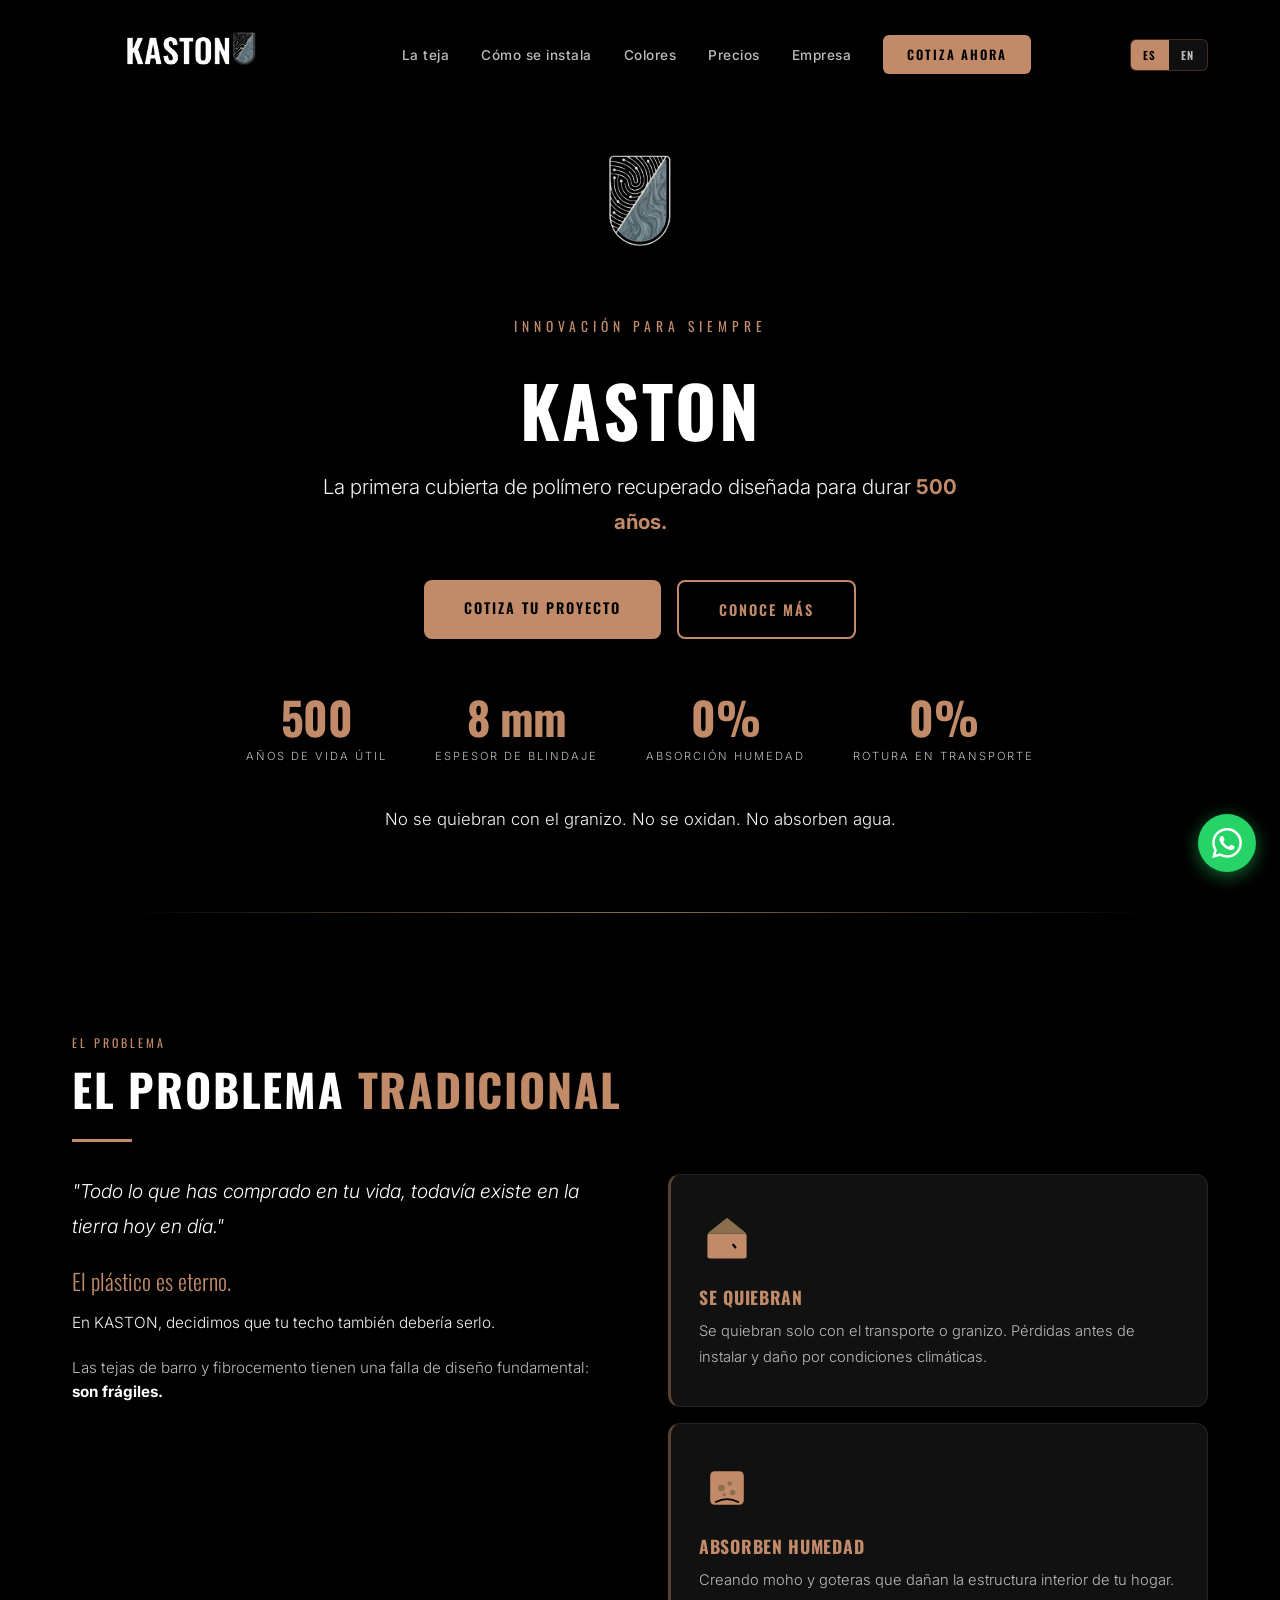
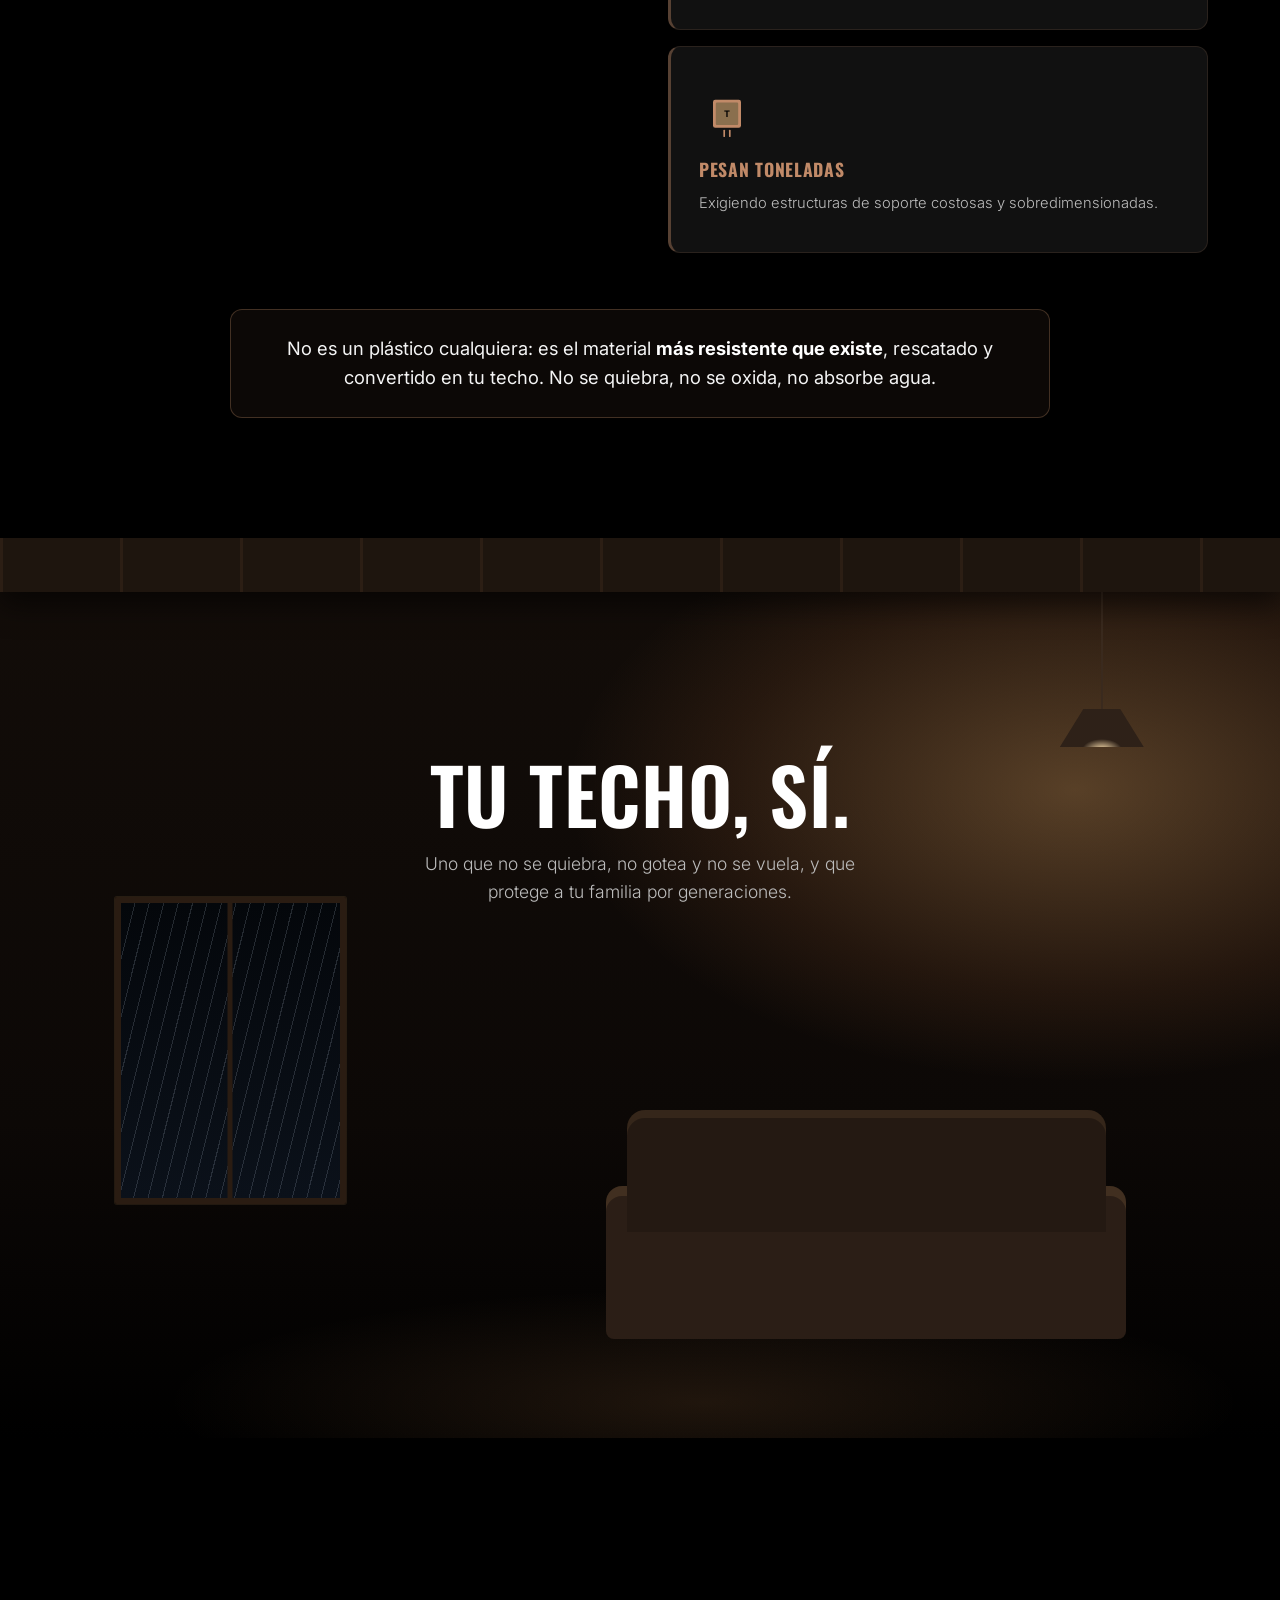
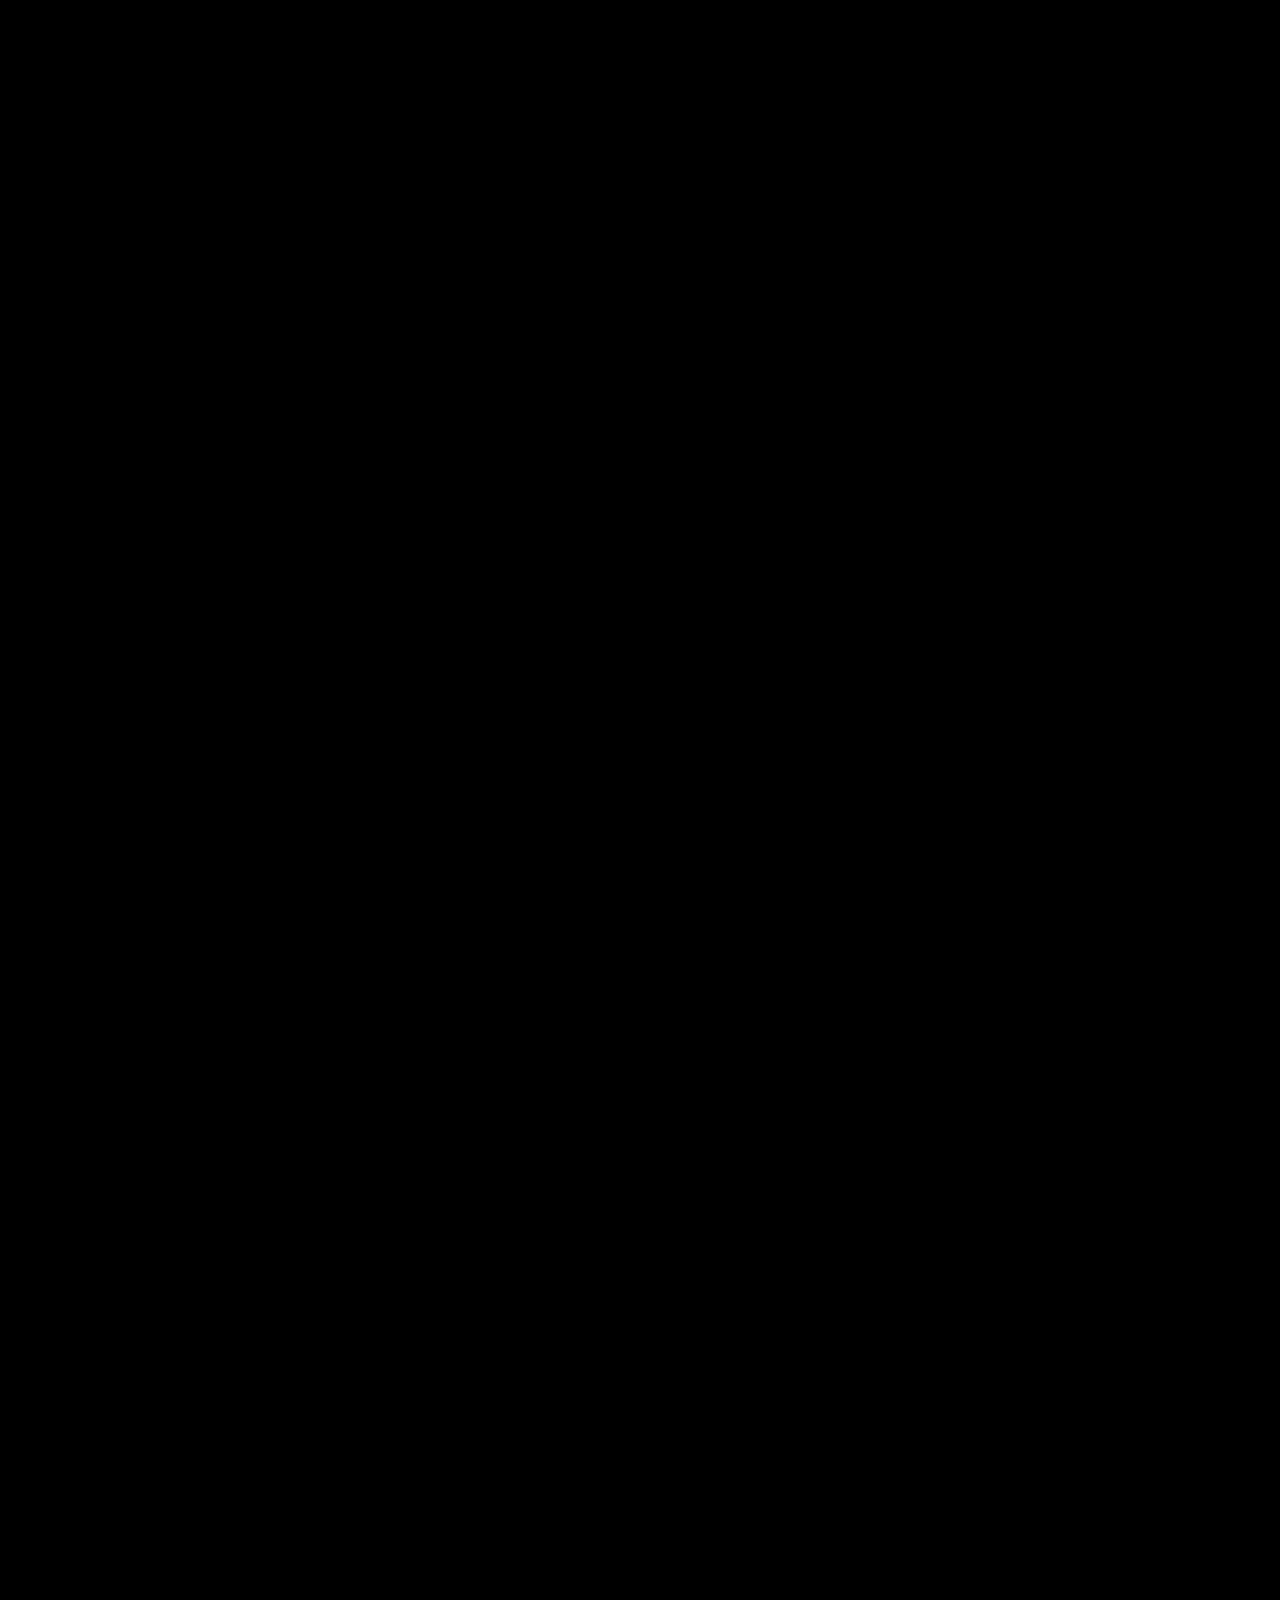
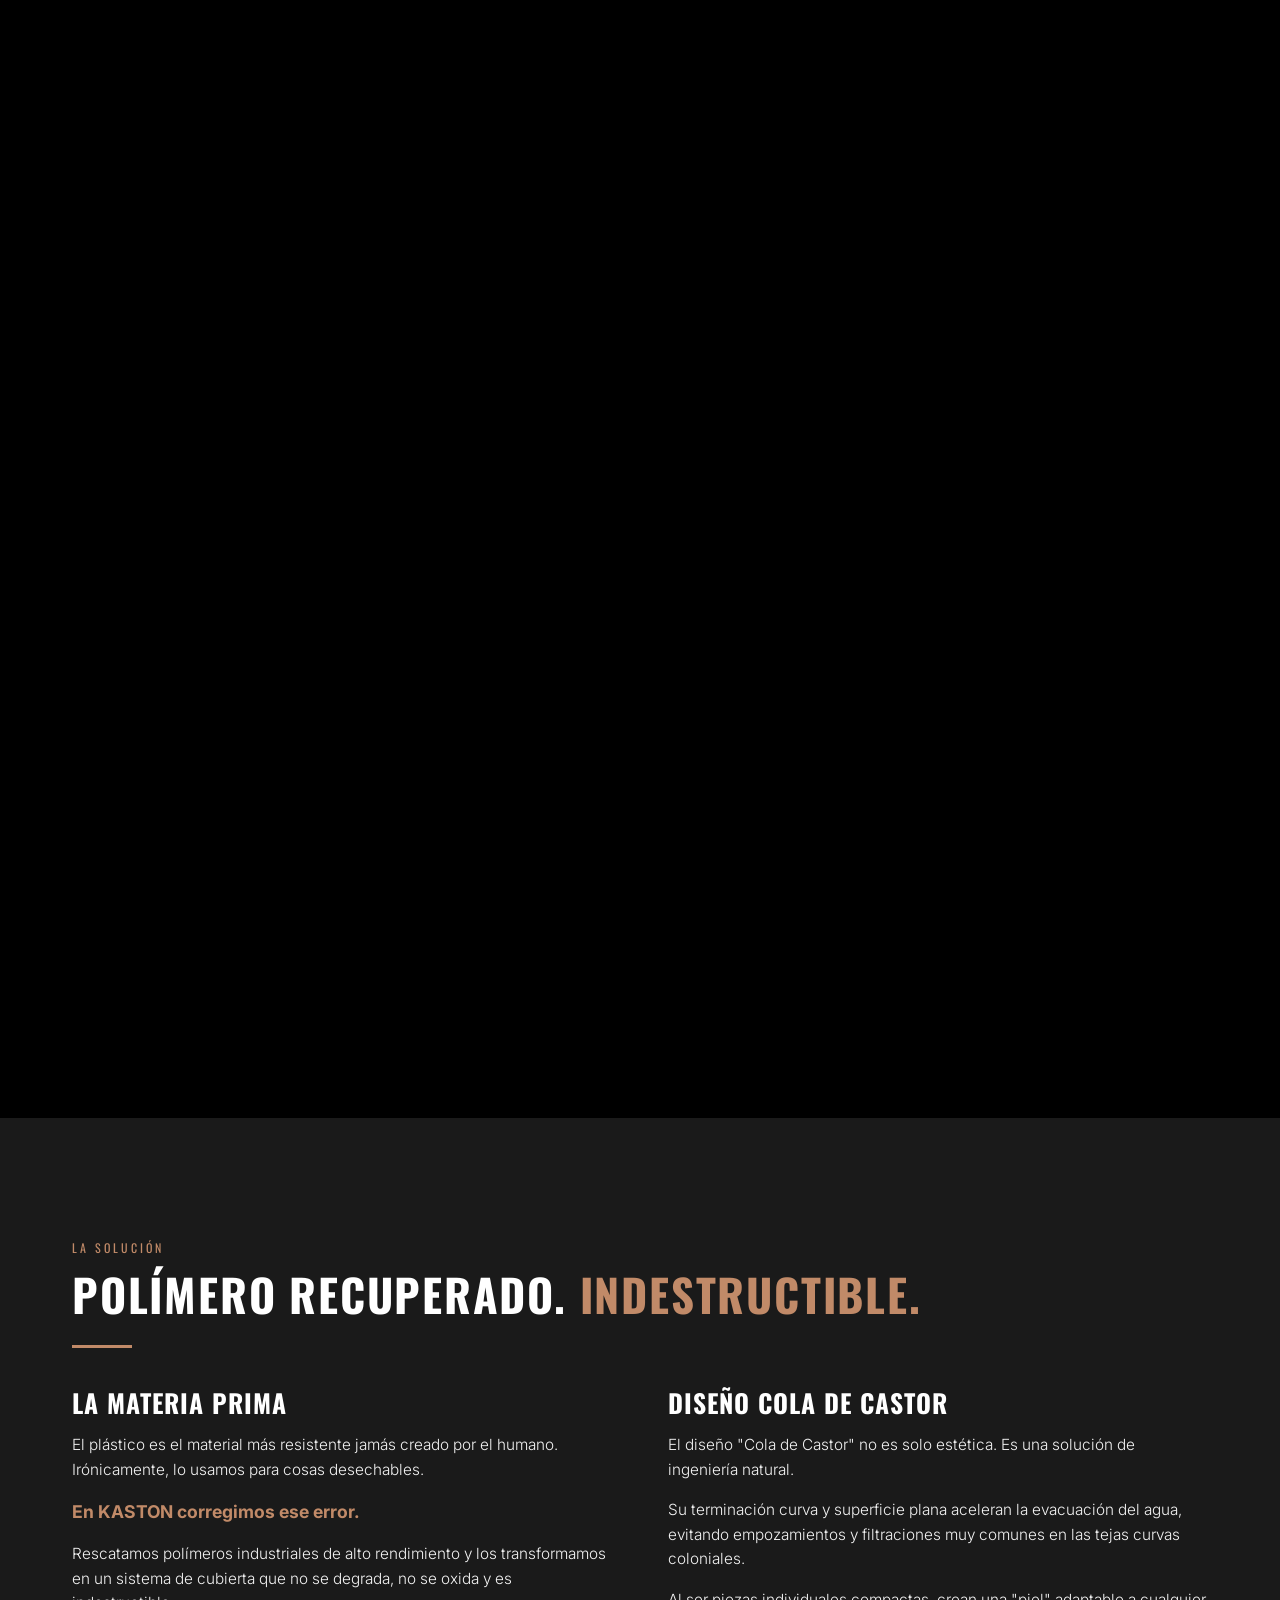
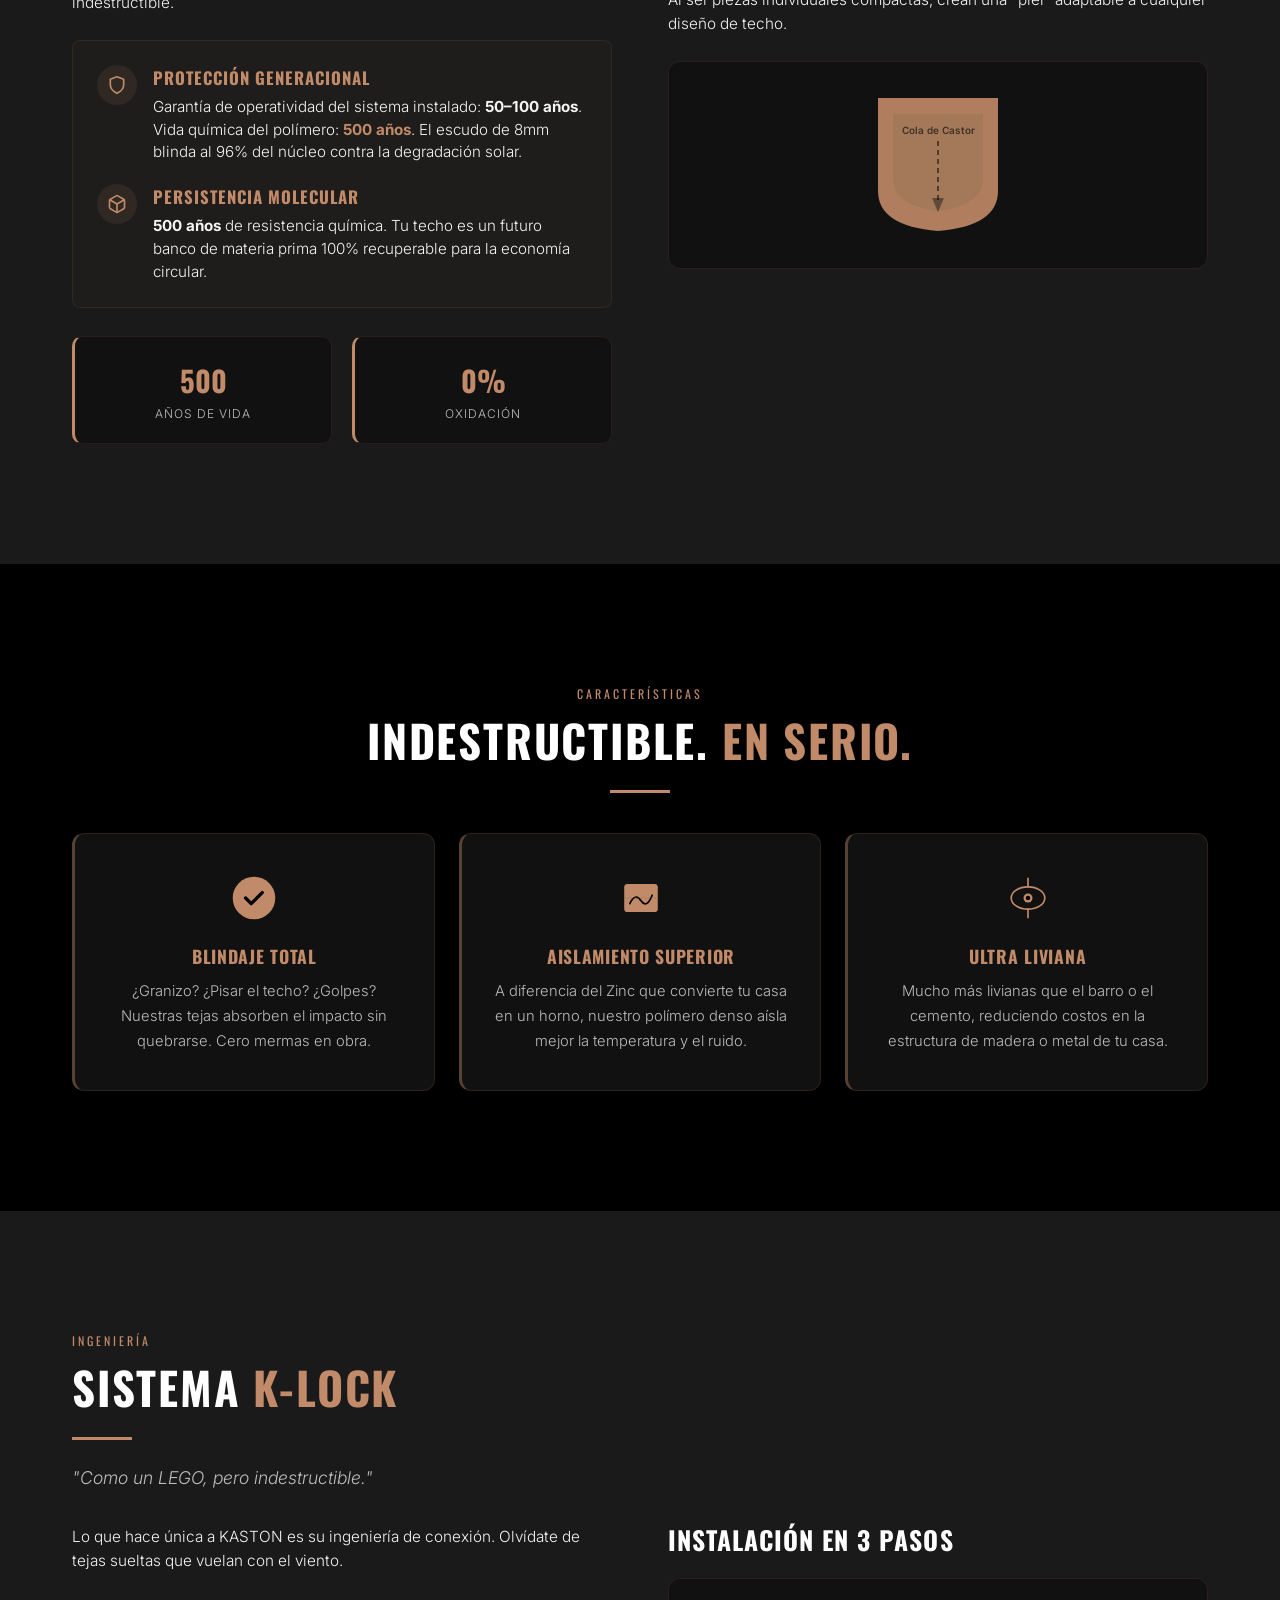
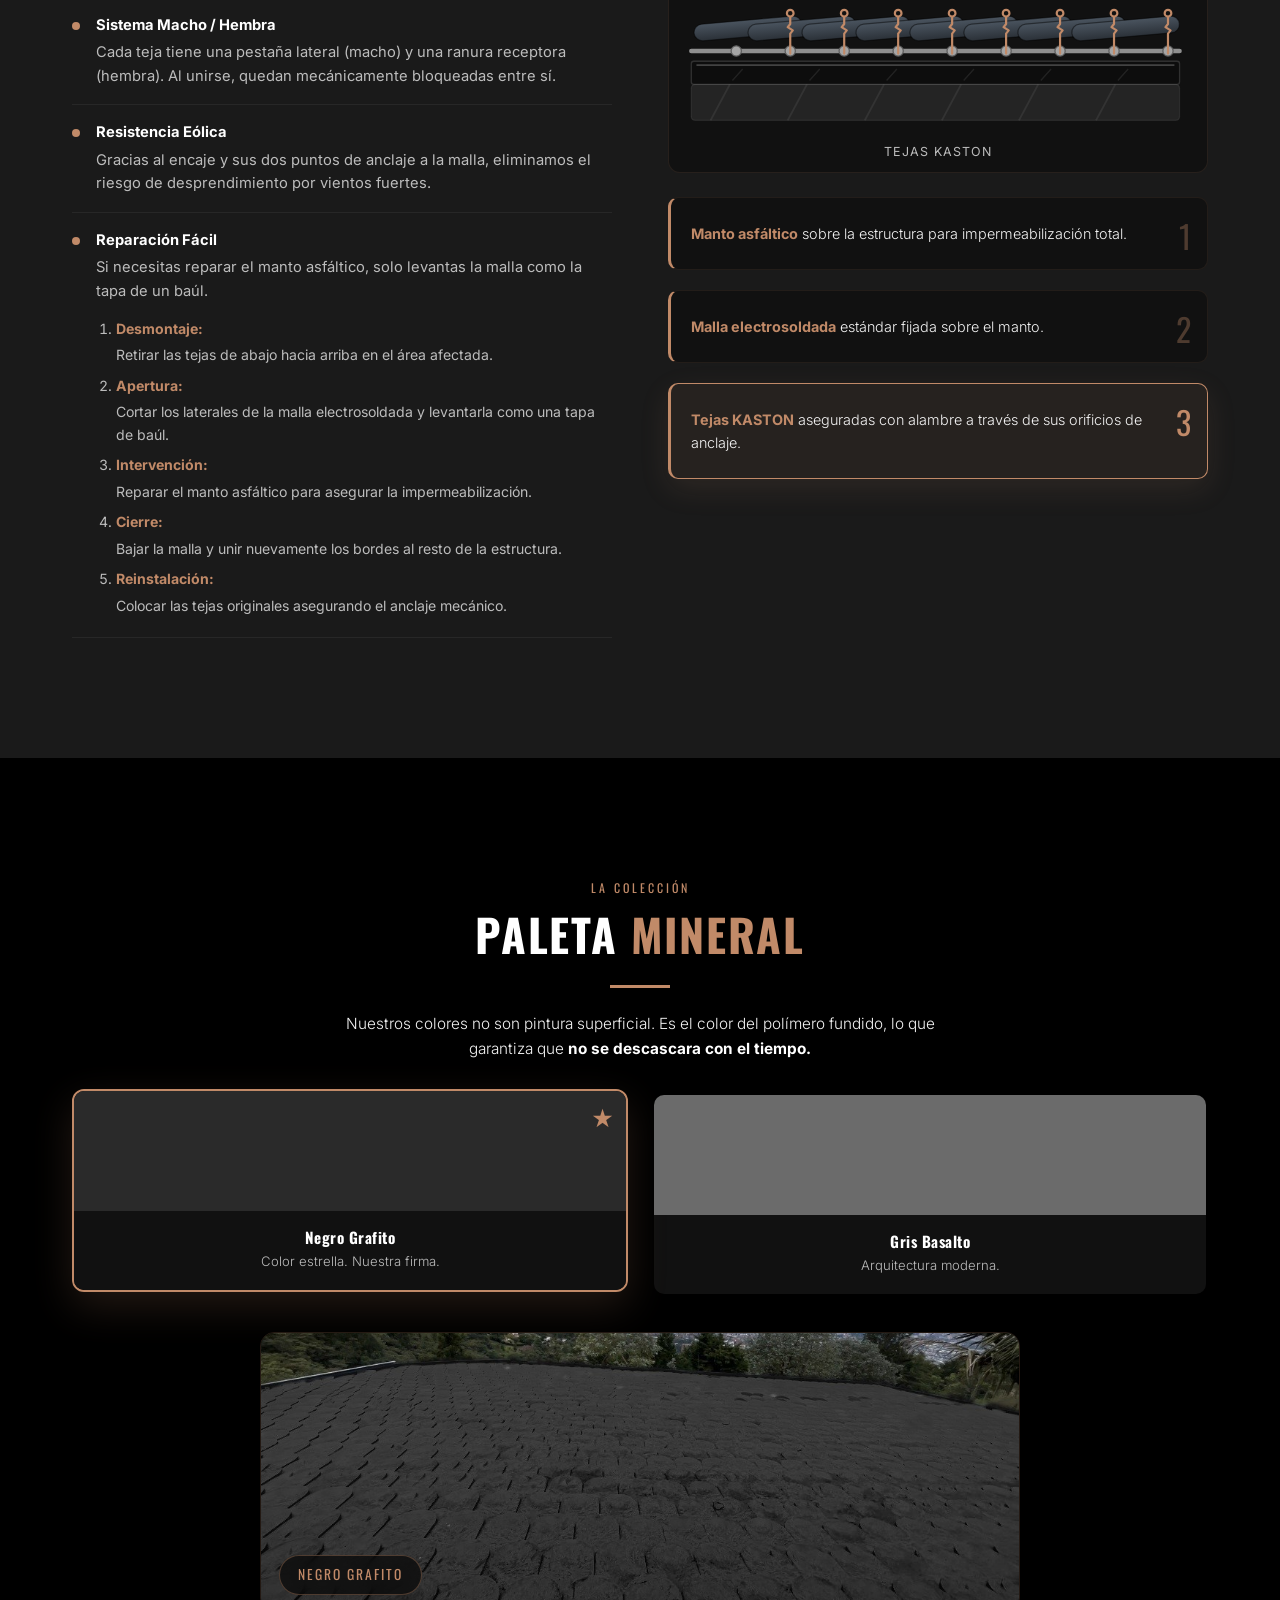
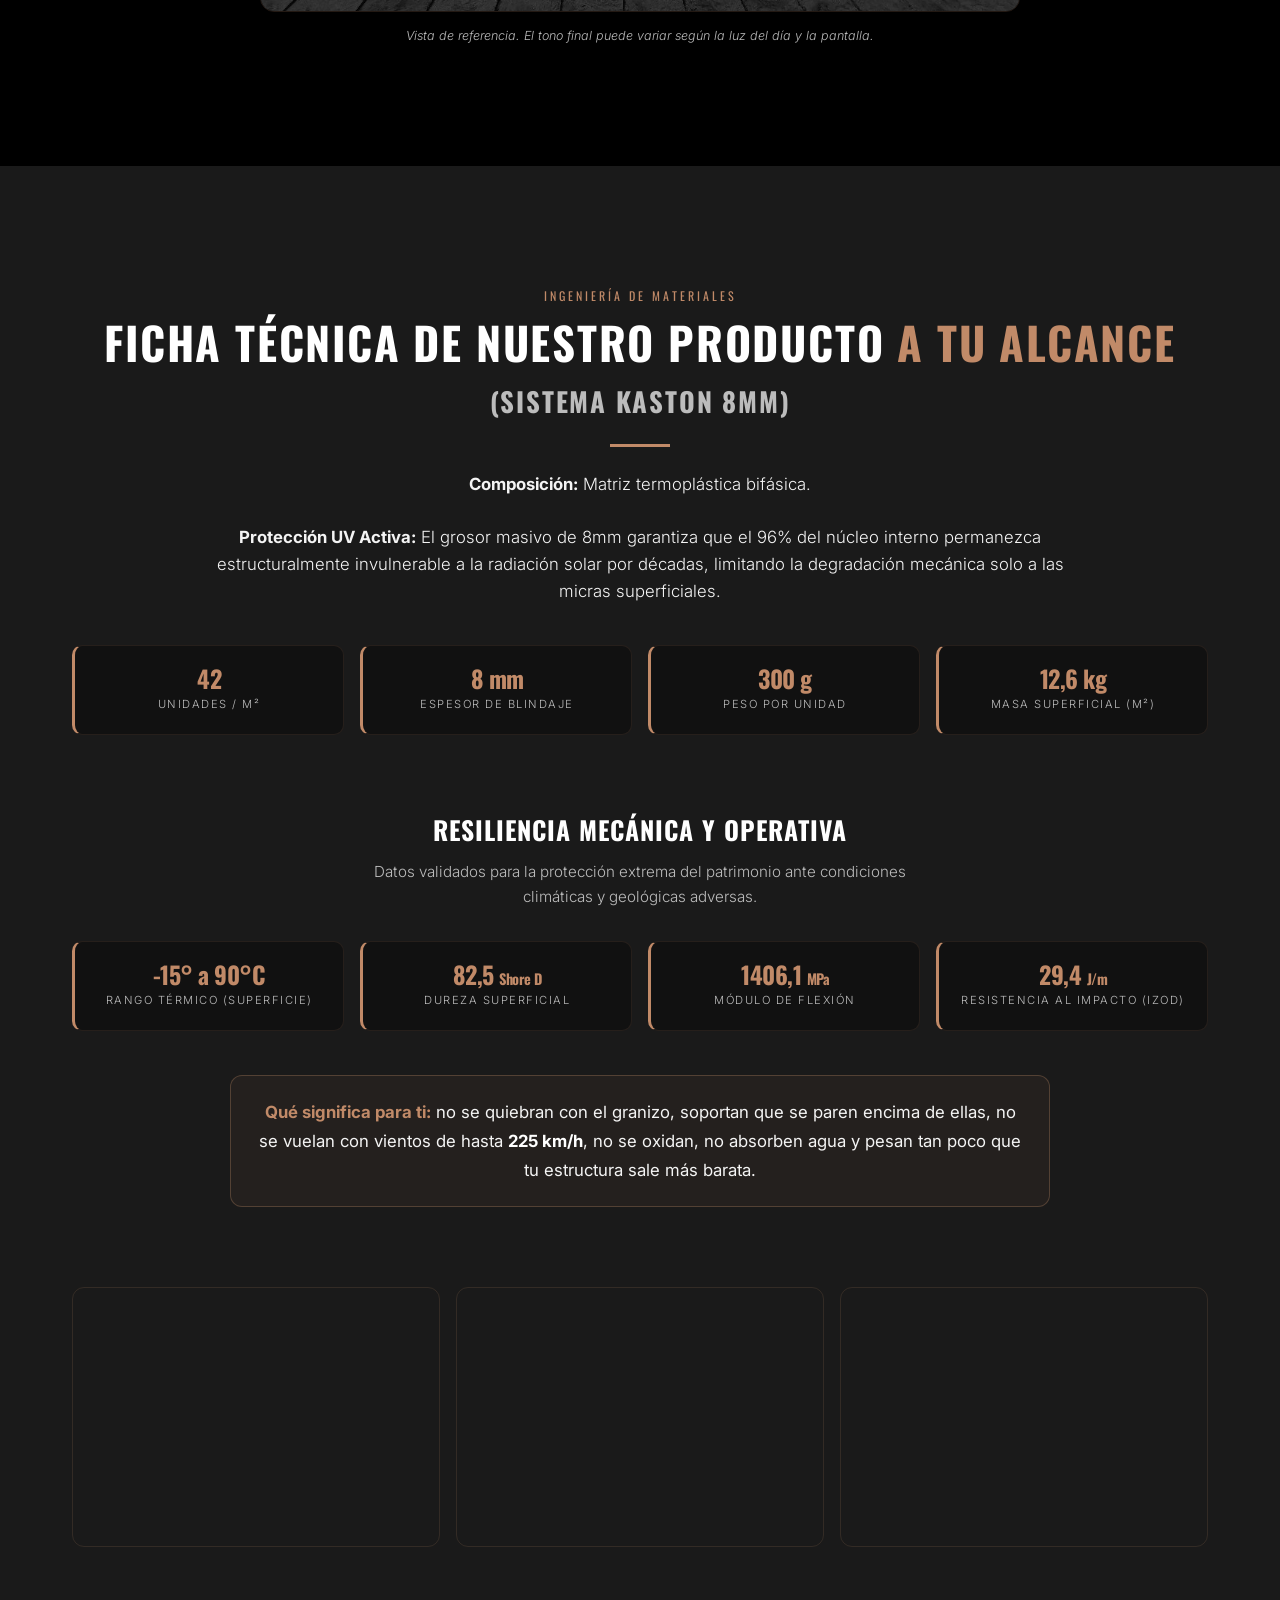
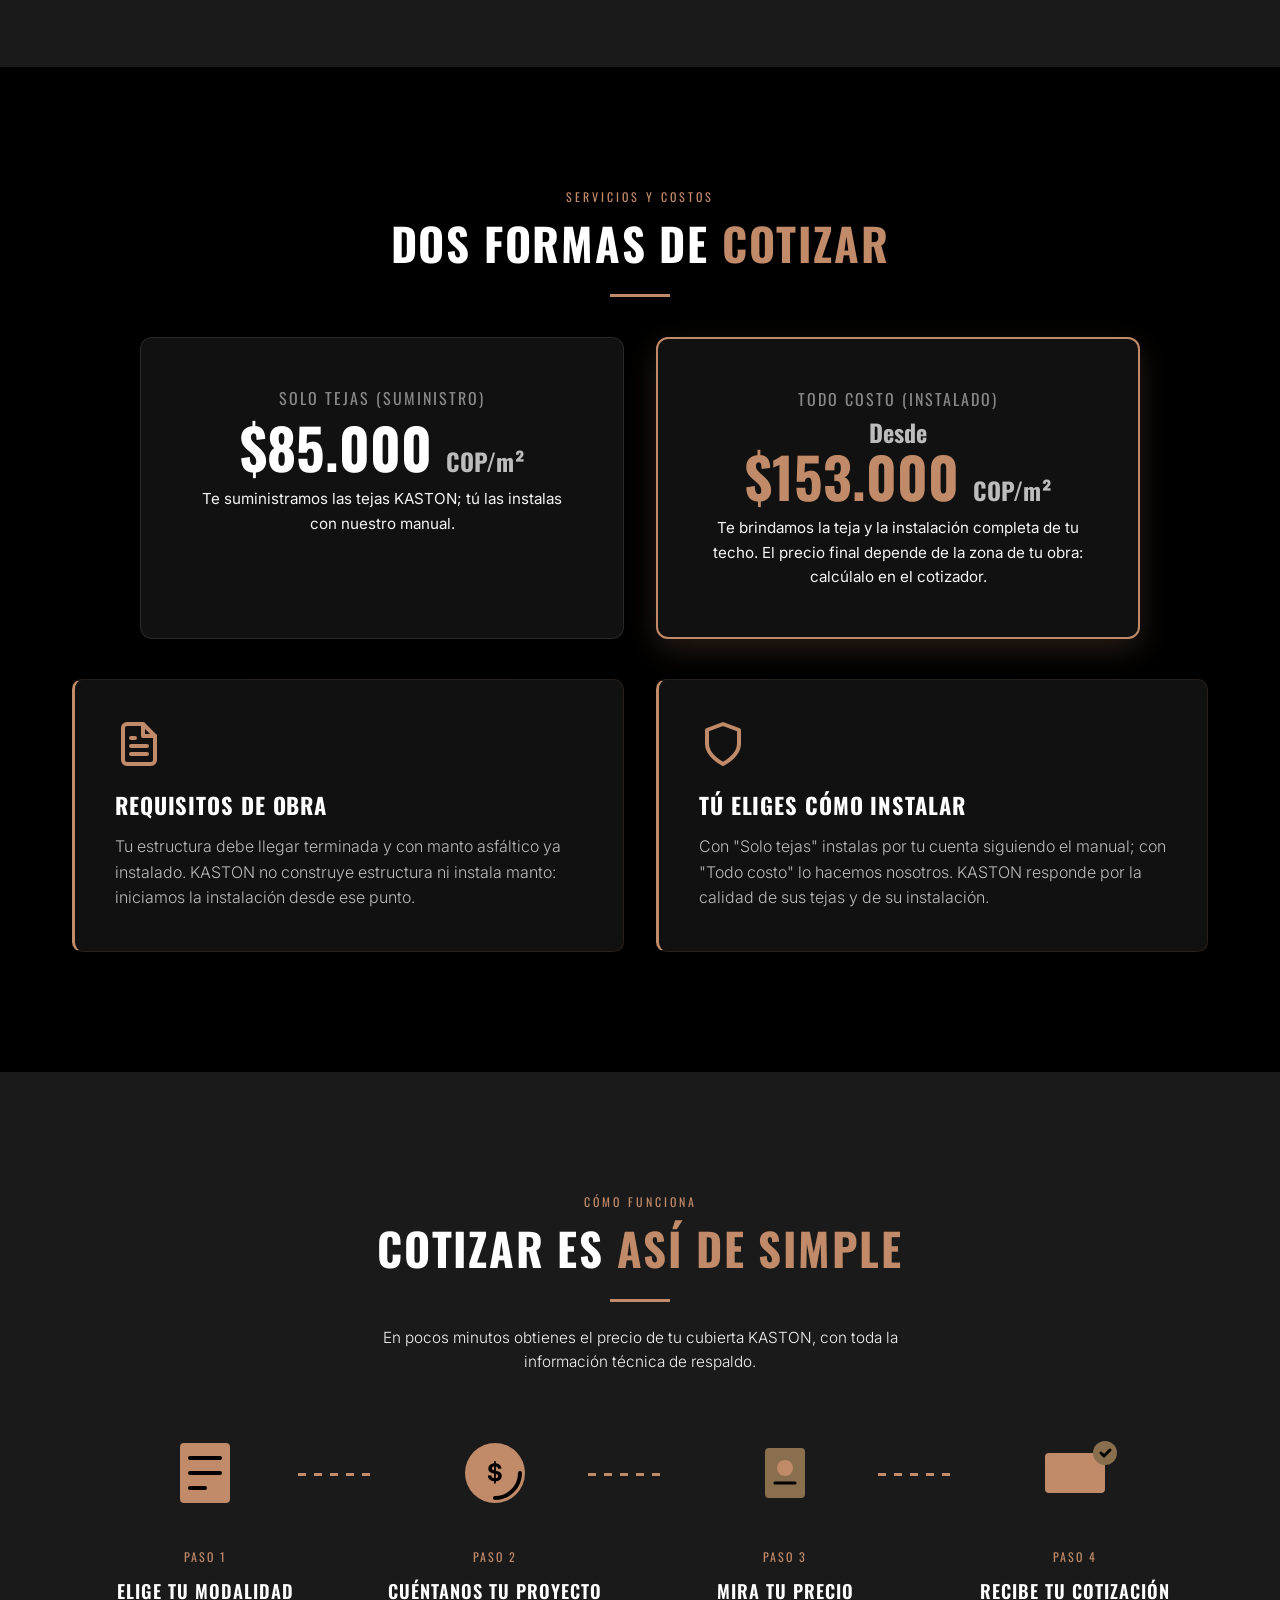
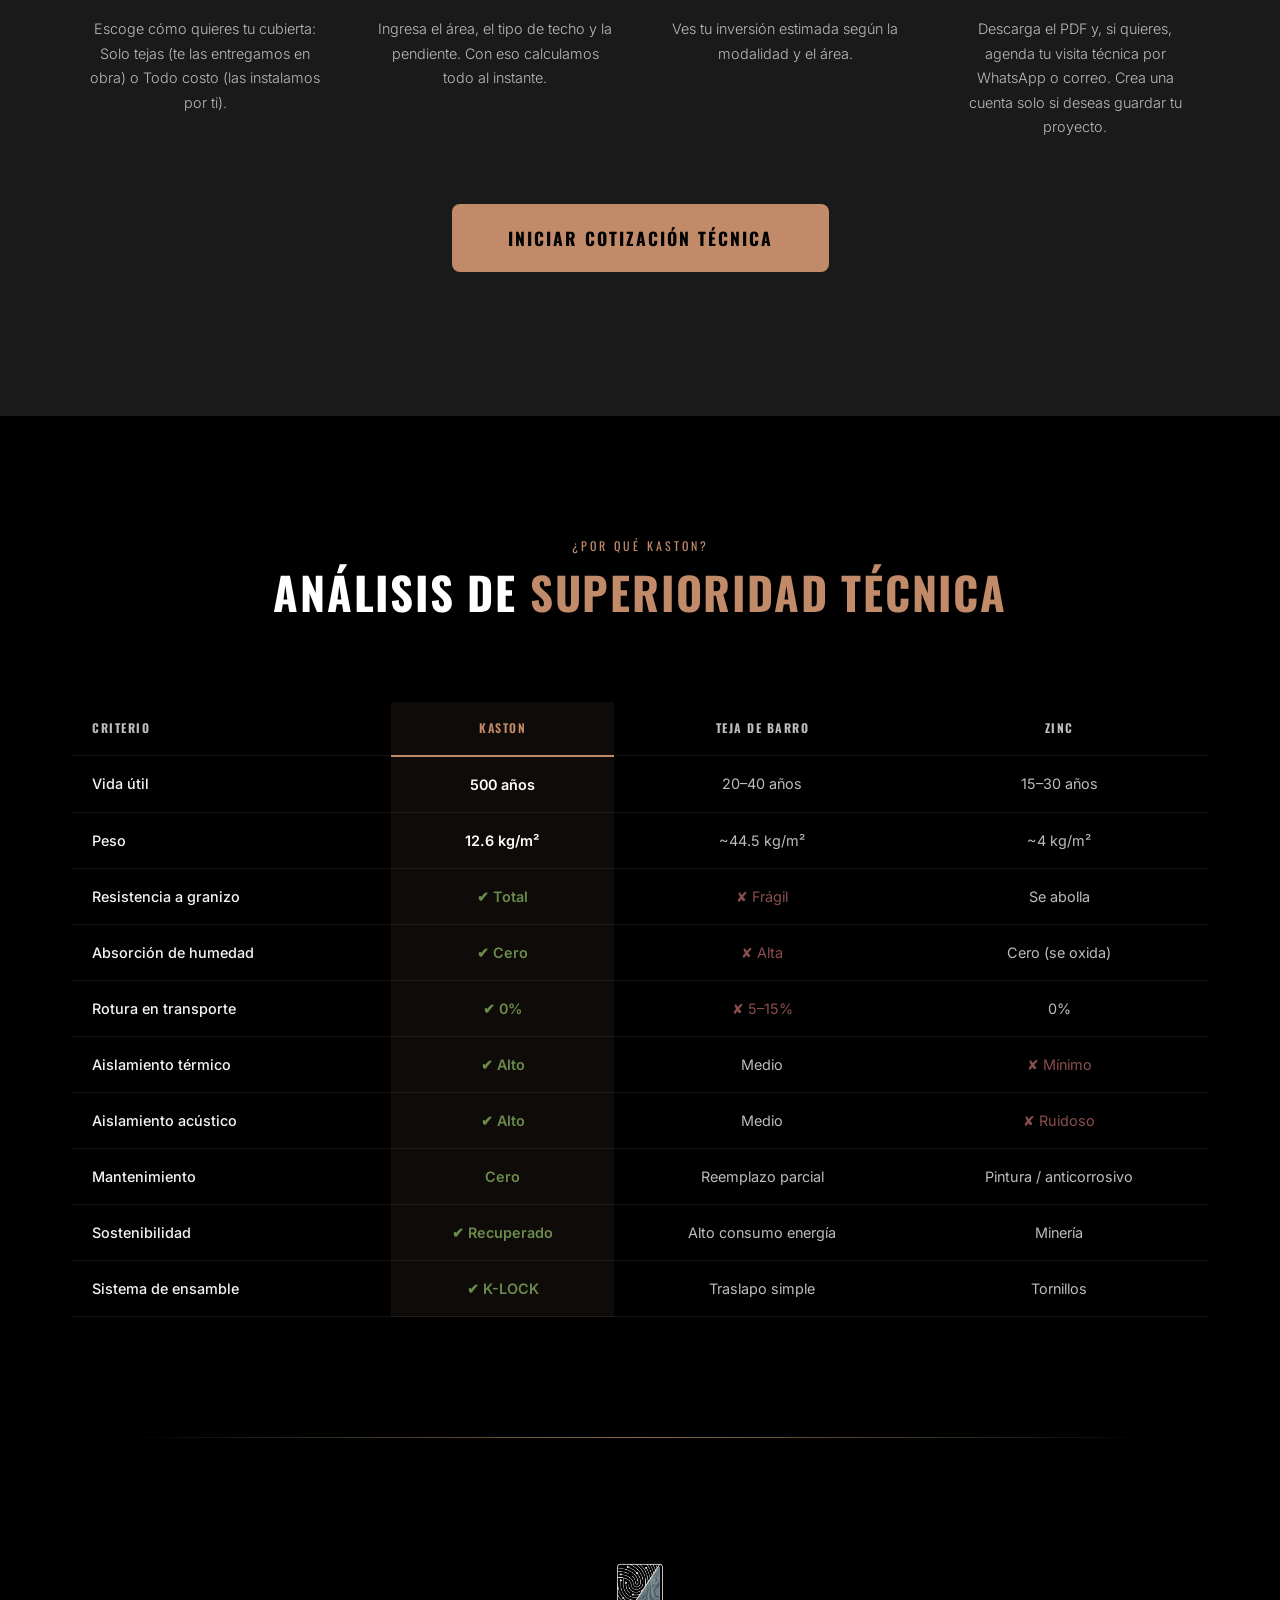
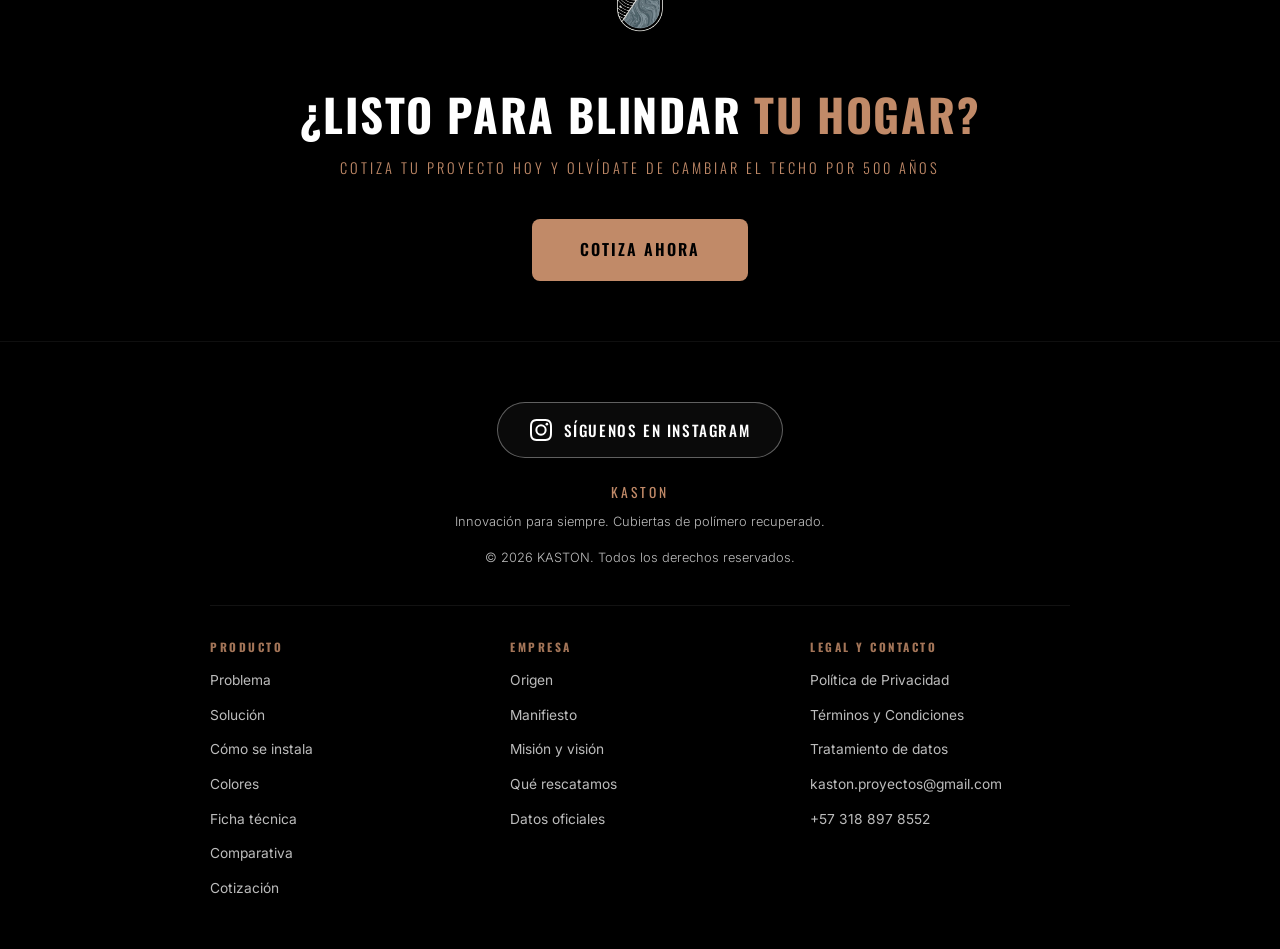
==== index.html @ 4820af45 "copy: nuevos textos de la seccion de capas (El clima no lo eliges / Tu techo, si) Co-Authored-By: Cl" ====
<!DOCTYPE html>
<html lang="es">

<head>
    <meta charset="UTF-8">
    <meta name="viewport" content="width=device-width, initial-scale=1.0">
    <title>KASTON | Cubiertas de Polímero Recuperado | 500 Años de Durabilidad</title>
    <meta name="description"
        content="KASTON: la primera cubierta de polímero recuperado diseñada para durar 500 años. Indestructible, liviana, sostenible.">
    <meta property="og:title" content="KASTON | Cubiertas de Polímero Recuperado">
    <meta property="og:description" content="La primera cubierta de polímero recuperado diseñada para durar 500 años. Indestructible, liviana y sostenible.">
    <meta property="og:image" content="real-roof-2.jpg">
    <meta property="og:type" content="website">
    <meta name="twitter:card" content="summary_large_image">
    <meta name="twitter:title" content="KASTON | Cubiertas de Polímero Recuperado">
    <meta name="twitter:description" content="La primera cubierta de polímero recuperado diseñada para durar 500 años.">
    <meta name="twitter:image" content="real-roof-2.jpg">
    <link rel="preconnect" href="https://fonts.googleapis.com">
    <link rel="preconnect" href="https://fonts.gstatic.com" crossorigin>
    <link
        href="https://fonts.googleapis.com/css2?family=Oswald:wght@400;500;600;700&family=Inter:wght@300;400;500;600;700&display=swap"
        rel="stylesheet">
    <style>
        /* =============================================
           CUSTOM PROPERTIES
           ============================================= */
        :root {
            --bg: #000000;
            --gold: #C18A68;
            --gold-dark: #8a6f4e;
            --white: #FFFFFF;
            --light: #F4F4F4;
            --muted: #bcbcbc;
            --surface: #111111;
            --surface-light: #1a1a1a;
            --font-heading: 'Oswald', 'Now', 'Gotham', sans-serif;
            --font-body: 'Inter', 'Now', 'Gotham', sans-serif;
            --nav-height: 110px;
            --ease: cubic-bezier(0.25, 0.46, 0.45, 0.94);
        }

        /* =============================================
           RESET & BASE
           ============================================= */
        *,
        *::before,
        *::after {
            margin: 0;
            padding: 0;
            box-sizing: border-box;
        }

        html {
            scroll-behavior: smooth;
            scroll-padding-top: var(--nav-height);
        }

        body {
            background: var(--bg);
            color: var(--white);
            font-family: var(--font-body);
            line-height: 1.6;
            -webkit-font-smoothing: antialiased;
            -moz-osx-font-smoothing: grayscale;
            overflow-x: hidden;
        }

        /* =============================================
           TYPOGRAPHY
           ============================================= */
        h1,
        h2,
        h3,
        h4 {
            font-family: var(--font-heading);
            font-weight: 700;
            text-transform: uppercase;
            letter-spacing: 0.04em;
            line-height: 1.15;
        }

        h1 {
            font-size: clamp(2.8rem, 5.5vw, 5rem);
        }

        h2 {
            font-size: clamp(2rem, 3.5vw, 3.2rem);
        }

        h3 {
            font-size: clamp(1.3rem, 2vw, 1.8rem);
        }

        h4 {
            font-size: clamp(1rem, 1.5vw, 1.3rem);
        }

        p {
            font-size: clamp(0.95rem, 1.2vw, 1.1rem);
            color: var(--light);
            font-weight: 300;
        }

        .gold {
            color: var(--gold);
        }

        /* =============================================
           LAYOUT HELPERS
           ============================================= */
        .container {
            max-width: 1200px;
            margin: 0 auto;
            padding: 0 32px;
            width: 100%;
        }

        section {
            padding: 120px 0;
            position: relative;
        }

        .section-label {
            font-family: var(--font-heading);
            font-size: 0.75rem;
            letter-spacing: 3px;
            text-transform: uppercase;
            color: var(--gold);
            margin-bottom: 12px;
            opacity: 0.8;
        }

        .section-divider {
            width: 60px;
            height: 3px;
            background: var(--gold);
            margin: 24px 0;
        }

        .two-col {
            display: grid;
            grid-template-columns: 1fr 1fr;
            gap: 56px;
            align-items: start;
        }

        /* =============================================
           NAVBAR
           ============================================= */
        /* Barra de avance: cuanto llevas recorrido del inicio */
        .scroll-progress {
            position: fixed;
            top: 0;
            left: 0;
            height: 2px;
            width: 0;
            background: linear-gradient(90deg, var(--gold-dark), var(--gold));
            z-index: 1001;
            pointer-events: none;
            transition: width 0.12s linear;
        }

        @media (prefers-reduced-motion: reduce) {
            .scroll-progress { transition: none; }
        }

        .navbar {
            position: fixed;
            top: 0;
            left: 0;
            right: 0;
            height: var(--nav-height);
            z-index: 1000;
            display: flex;
            align-items: center;
            transition: background 0.35s var(--ease), box-shadow 0.35s var(--ease);
            background: transparent;
        }

        .navbar.scrolled {
            background: rgba(0, 0, 0, 0.92);
            backdrop-filter: blur(16px);
            -webkit-backdrop-filter: blur(16px);
            box-shadow: 0 1px 0 rgba(193, 138, 104, 0.15);
        }

        .navbar .container {
            display: flex;
            align-items: center;
            justify-content: space-between;
        }

        .nav-logo {
            font-family: var(--font-heading);
            font-size: 1.6rem;
            font-weight: 700;
            color: var(--white);
            letter-spacing: 4px;
            text-decoration: none;
        }

        .nav-links {
            display: flex;
            align-items: center;
            gap: 32px;
            list-style: none;
        }

        .nav-links a {
            font-family: var(--font-body);
            font-size: 0.85rem;
            font-weight: 500;
            color: var(--muted);
            text-decoration: none;
            letter-spacing: 0.5px;
            transition: color 0.25s;
            position: relative;
        }

        .nav-links a:hover,
        .nav-links a.active {
            color: var(--gold);
        }

        .nav-links a.active::after {
            content: '';
            position: absolute;
            bottom: -4px;
            left: 0;
            right: 0;
            height: 2px;
            background: var(--gold);
            border-radius: 1px;
        }

        .nav-cta {
            font-family: var(--font-heading) !important;
            font-size: 0.8rem !important;
            letter-spacing: 2px !important;
            text-transform: uppercase;
            background: var(--gold) !important;
            color: var(--bg) !important;
            padding: 10px 24px;
            border-radius: 6px;
            font-weight: 600 !important;
            transition: background 0.25s, transform 0.25s !important;
        }

        .nav-cta:hover {
            background: var(--gold-dark) !important;
            transform: translateY(-1px);
        }

        .nav-cta::after {
            display: none !important;
        }

        /* Language Toggle */
        .lang-toggle {
            display: flex;
            align-items: center;
            gap: 0;
            background: rgba(255, 255, 255, 0.06);
            border: 1px solid rgba(193, 138, 104, 0.25);
            border-radius: 6px;
            overflow: hidden;
            flex-shrink: 0;
        }

        .lang-toggle button {
            font-family: var(--font-heading);
            font-size: 0.7rem;
            letter-spacing: 1.5px;
            font-weight: 600;
            padding: 7px 12px;
            background: transparent;
            color: var(--muted);
            border: none;
            cursor: pointer;
            transition: all 0.25s;
        }

        .lang-toggle button.active {
            background: var(--gold);
            color: var(--bg);
        }

        .lang-toggle button:hover:not(.active) {
            color: var(--white);
            background: rgba(255, 255, 255, 0.06);
        }

        /* Hamburger */
        .hamburger {
            display: none;
            flex-direction: column;
            gap: 5px;
            background: none;
            border: none;
            cursor: pointer;
            padding: 4px;
        }

        .hamburger span {
            width: 24px;
            height: 2px;
            background: var(--white);
            border-radius: 2px;
            transition: all 0.3s;
        }

        .hamburger.open span:nth-child(1) {
            transform: rotate(45deg) translate(5px, 5px);
        }

        .hamburger.open span:nth-child(2) {
            opacity: 0;
        }

        .hamburger.open span:nth-child(3) {
            transform: rotate(-45deg) translate(5px, -5px);
        }

        .nav-right {
            display: flex;
            align-items: center;
            gap: 16px;
        }

        /* =============================================
           BUTTONS
           ============================================= */
        .btn {
            display: inline-block;
            font-family: var(--font-heading);
            font-size: 0.9rem;
            font-weight: 600;
            letter-spacing: 2px;
            text-transform: uppercase;
            text-decoration: none;
            padding: 16px 40px;
            border-radius: 8px;
            transition: all 0.3s var(--ease);
            cursor: pointer;
            border: none;
        }

        .btn-gold {
            background: var(--gold);
            color: var(--bg);
        }

        .btn-gold:hover {
            background: #d49b76;
            transform: translateY(-2px);
            box-shadow: 0 8px 30px rgba(193, 138, 104, 0.3);
        }

        .btn-outline {
            background: transparent;
            color: var(--gold);
            border: 2px solid var(--gold);
        }

        .btn-outline:hover {
            background: rgba(193, 138, 104, 0.1);
            transform: translateY(-2px);
        }

        /* =============================================
           HERO
           ============================================= */
        .hero {
            min-height: 100vh;
            display: flex;
            align-items: center;
            justify-content: center;
            text-align: center;
            padding: 120px 0 80px;
            position: relative;
        }

        .hero::after {
            content: '';
            position: absolute;
            bottom: 0;
            left: 10%;
            right: 10%;
            height: 1px;
            background: linear-gradient(90deg, transparent, var(--gold-dark), transparent);
        }

        .hero-bg {
            position: absolute;
            inset: 0;
            overflow: hidden;
            z-index: 0;
        }

        .hero-bg video {
            position: absolute;
            inset: 0;
            width: 100%;
            height: 100%;
            object-fit: cover;
            opacity: 0;
            transition: opacity 0.9s ease;
        }

        .hero-bg video.active {
            opacity: 0.22;
        }

        .hero .container {
            position: relative;
            z-index: 1;
        }

        .nav-logo-img {
            height: 130px;
            width: auto;
            image-rendering: crisp-edges;
            filter: drop-shadow(0px 2px 4px rgba(0, 0, 0, 0.2));
            transition: transform 0.3s ease;
        }

        .nav-logo-img:hover {
            transform: scale(1.05);
        }

        /* Gallery */
        .gallery {
            display: grid;
            grid-template-columns: repeat(3, 1fr);
            gap: 16px;
            margin-top: 40px;
        }

        .gallery-img {
            width: 100%;
            height: 260px;
            object-fit: cover;
            border-radius: 12px;
            border: 1px solid rgba(193, 138, 104, 0.15);
            transition: transform 0.35s var(--ease);
        }

        .gallery-img:hover {
            transform: scale(1.03);
        }

        @media (max-width: 900px) {
            .gallery {
                grid-template-columns: 1fr;
            }

            .gallery-img {
                height: 200px;
            }
        }

        /* Specs grid */
        .specs-grid {
            display: grid;
            grid-template-columns: repeat(auto-fit, minmax(200px, 1fr));
            gap: 16px;
            margin-top: 32px;
        }

        .spec-item {
            background: var(--surface);
            border: 1px solid rgba(193, 138, 104, 0.12);
            border-left: 3px solid var(--gold);
            border-radius: 10px;
            padding: 20px 16px;
            text-align: center;
            word-break: break-word;
            overflow-wrap: break-word;
            transition: transform 0.35s var(--ease), box-shadow 0.35s var(--ease);
        }

        .spec-item:hover {
            transform: translateY(-3px);
            box-shadow: 0 10px 30px rgba(193, 138, 104, 0.12);
        }

        .spec-item .spec-val {
            font-family: var(--font-heading);
            font-size: 1.5rem;
            color: var(--gold);
            font-weight: 700;
            line-height: 1;
            margin-bottom: 6px;
            letter-spacing: -0.5px;
        }

        .spec-item .spec-lbl {
            font-size: 0.7rem;
            color: var(--muted);
            text-transform: uppercase;
            letter-spacing: 1.5px;
            font-weight: 300;
        }

        .hero-subtitle {
            font-family: var(--font-heading);
            font-size: 0.85rem;
            letter-spacing: 5px;
            color: var(--gold);
            margin-bottom: 32px;
        }

        .hero h1 {
            margin-bottom: 20px;
        }

        .hero-tagline {
            font-size: clamp(1.05rem, 1.6vw, 1.35rem) !important;
            color: var(--light) !important;
            max-width: 680px;
            margin: 0 auto 40px;
            line-height: 1.7;
        }

        .hero-cta-group {
            display: flex;
            gap: 16px;
            justify-content: center;
            flex-wrap: wrap;
            margin-bottom: 56px;
        }

        .hero-stats {
            display: flex;
            justify-content: center;
            gap: 48px;
            flex-wrap: wrap;
        }

        .hero-stat {
            text-align: center;
        }

        .hero-stat .number {
            font-family: var(--font-heading);
            font-size: 2.8rem;
            font-weight: 700;
            color: var(--gold);
            line-height: 1;
            letter-spacing: -0.5px;
        }

        .hero-claim {
            margin: 40px auto 0;
            max-width: 560px;
            color: var(--light);
            font-size: 1.05rem;
            line-height: 1.6;
        }

        .hero-stat .label {
            font-size: 0.7rem;
            color: var(--muted);
            text-transform: uppercase;
            letter-spacing: 2px;
            margin-top: 8px;
            font-weight: 300;
        }

        /* =============================================
           CARDS
           ============================================= */
        .card-grid {
            display: grid;
            grid-template-columns: repeat(auto-fit, minmax(300px, 1fr));
            gap: 24px;
        }

        .card {
            background: var(--surface);
            border: 1px solid rgba(193, 138, 104, 0.15);
            border-left: 3px solid rgba(193, 138, 104, 0.4);
            border-radius: 12px;
            padding: 36px 28px;
            transition: border-color 0.35s var(--ease), transform 0.35s var(--ease), box-shadow 0.35s var(--ease);
            word-break: break-word;
            overflow-wrap: break-word;
        }

        .card:hover {
            border-color: var(--gold);
            border-left-color: var(--gold);
            transform: translateY(-4px);
            box-shadow: 0 14px 40px rgba(193, 138, 104, 0.14);
        }

        .card-icon {
            width: 56px;
            height: 56px;
            margin-bottom: 20px;
        }

        /* =============================================
           MOMENTOS INTERACTIVOS: Problema / Solución
           ============================================= */
        .spot {
            position: relative;
            overflow: hidden;
        }

        .spot::before {
            content: '';
            position: absolute;
            inset: 0;
            background: radial-gradient(320px circle at var(--mx, 50%) var(--my, 50%), rgba(193, 138, 104, 0.18), transparent 70%);
            opacity: 0;
            transition: opacity 0.4s ease;
            pointer-events: none;
            z-index: 0;
        }

        .spot:hover::before {
            opacity: 1;
        }

        .spot > * {
            position: relative;
            z-index: 1;
        }

        /* Card 1 "Se Quiebran": las grietas se dibujan al pasar el cursor */
        .crack-line {
            stroke-dasharray: 40;
            stroke-dashoffset: 40;
            transition: stroke-dashoffset 0.5s var(--ease);
        }

        .card:hover .crack-line {
            stroke-dashoffset: 0;
        }

        /* Card 2 "Absorben Humedad": las gotas caen al pasar el cursor */
        .drip-dot {
            transform-box: fill-box;
            transform-origin: center;
        }

        .card:hover .drip-dot {
            animation: dripPulse 1.3s ease-in-out infinite;
        }

        .card:hover .drip-dot:nth-of-type(2) { animation-delay: .15s; }
        .card:hover .drip-dot:nth-of-type(3) { animation-delay: .3s; }
        .card:hover .drip-dot:nth-of-type(4) { animation-delay: .45s; }

        @keyframes dripPulse {
            0%, 100% { transform: translateY(0); opacity: 1; }
            50% { transform: translateY(5px); opacity: .55; }
        }

        /* Card 3 "Pesan Toneladas": se "aplasta" al pasar el cursor */
        .card:hover .weight-icon {
            animation: pressDown .6s var(--ease);
            transform-box: fill-box;
            transform-origin: bottom;
        }

        @keyframes pressDown {
            0% { transform: scaleY(1); }
            40% { transform: scaleY(0.86) translateY(3px); }
            100% { transform: scaleY(1); }
        }

        /* Solución / Cola de Castor: flujo de agua animado */
        .flow-line {
            animation: flowDash 1.1s linear infinite;
        }

        @keyframes flowDash {
            to { stroke-dashoffset: -18; }
        }

        /* Características: el visto se redibuja al pasar el cursor */
        .shield-check {
            stroke-dasharray: 42;
            stroke-dashoffset: 0;
        }

        .card:hover .shield-check {
            animation: drawCheck 0.6s var(--ease);
        }

        @keyframes drawCheck {
            from { stroke-dashoffset: 42; }
            to { stroke-dashoffset: 0; }
        }

        /* Características: la onda de calor fluye y se atenúa */
        .card:hover .insul-wave {
            stroke-dasharray: 6 3;
            animation: flowDash 1.1s linear infinite;
        }

        /* Características: el ícono liviano flota */
        .light-icon {
            transform-box: fill-box;
            transform-origin: center;
        }

        .card:hover .light-icon {
            animation: floatUp 1.9s ease-in-out infinite;
        }

        @keyframes floatUp {
            0%, 100% { transform: translateY(0); }
            50% { transform: translateY(-4px); }
        }

        .card h4 {
            color: var(--gold);
            margin-bottom: 12px;
            font-size: 1.1rem;
        }

        .card p {
            font-size: 0.92rem;
            color: var(--muted);
            line-height: 1.7;
        }

        /* =============================================
           FEATURE LIST
           ============================================= */
        .feature-list {
            list-style: none;
        }

        .feature-list li {
            padding: 16px 0;
            border-bottom: 1px solid rgba(255, 255, 255, 0.06);
            display: flex;
            align-items: flex-start;
            gap: 16px;
        }

        .feature-list li::before {
            content: '';
            width: 8px;
            height: 8px;
            min-width: 8px;
            background: var(--gold);
            border-radius: 50%;
            margin-top: 8px;
        }

        .feature-list li strong {
            color: var(--white);
            display: block;
            margin-bottom: 4px;
        }

        .feature-list li span {
            color: var(--muted);
            font-size: 0.92rem;
        }

        /* =============================================
           COMPARISON TABLE
           ============================================= */
        .comp-table {
            width: 100%;
            border-collapse: collapse;
            margin-top: 32px;
            font-size: 0.9rem;
        }

        .comp-table th,
        .comp-table td {
            padding: 16px 20px;
            text-align: center;
            border-bottom: 1px solid rgba(255, 255, 255, 0.08);
        }

        .comp-table th {
            font-family: var(--font-heading);
            letter-spacing: 1.5px;
            text-transform: uppercase;
            font-size: 0.75rem;
            color: var(--muted);
            padding-bottom: 18px;
        }

        .comp-table th.kcol {
            color: var(--gold);
            border-bottom: 2px solid var(--gold);
        }

        .comp-table td:first-child {
            text-align: left;
            color: var(--light);
            font-weight: 500;
        }

        .comp-table .kcol {
            background: rgba(193, 138, 104, 0.08);
            color: var(--white);
            font-weight: 600;
        }

        .comp-table td {
            color: var(--muted);
        }

        .comp-table .ok {
            color: #6b8a4e;
        }

        .comp-table .no {
            color: #8a4e4e;
        }

        /* =============================================
           SWATCHES
           ============================================= */
        .swatch-row {
            display: flex;
            gap: 24px;
            margin-top: 32px;
        }

        .swatch {
            flex: 1;
            border-radius: 12px;
            overflow: hidden;
            transition: transform 0.35s var(--ease);
        }

        .swatch:hover {
            transform: translateY(-4px);
            box-shadow: 0 14px 40px rgba(0, 0, 0, 0.4);
        }

        .swatch-color {
            height: 120px;
            position: relative;
        }

        .swatch-color.star::after {
            content: '\2605';
            position: absolute;
            top: 10px;
            right: 12px;
            color: var(--gold);
            font-size: 1.4rem;
        }

        .swatch-info {
            padding: 18px 20px;
            background: var(--surface);
        }

        .swatch-info h4 {
            font-size: 0.95rem;
            color: var(--white);
            margin-bottom: 4px;
            text-transform: none;
            letter-spacing: 0.5px;
        }

        .swatch-info p {
            font-size: 0.82rem;
            color: var(--muted);
        }

        /* =============================================
           COLORES: vista previa interactiva
           ============================================= */
        /* Dos versiones de la MISMA foto, recoloreadas solo en el techo
           (el fondo queda natural). Se cruzan con opacidad al elegir color. */
        .color-preview {
            position: relative;
            max-width: 760px;
            height: 280px;
            margin: 36px auto 0;
            border-radius: 14px;
            overflow: hidden;
            border: 1px solid rgba(193, 138, 104, 0.18);
        }

        .cp-layer {
            position: absolute;
            inset: 0;
            width: 100%;
            height: 100%;
            object-fit: cover;
            opacity: 0;
            transition: opacity 0.5s var(--ease);
        }

        .color-preview[data-active="grafito"] .cp-layer[data-color="grafito"],
        .color-preview[data-active="basalto"] .cp-layer[data-color="basalto"] {
            opacity: 1;
        }

        .color-preview-tag {
            position: absolute;
            left: 18px;
            bottom: 16px;
            background: rgba(0, 0, 0, 0.6);
            backdrop-filter: blur(8px);
            border: 1px solid rgba(193, 138, 104, 0.35);
            border-radius: 999px;
            padding: 8px 18px;
            font-family: var(--font-heading);
            font-size: 0.85rem;
            letter-spacing: 2px;
            text-transform: uppercase;
            color: var(--gold);
        }

        .color-note {
            font-size: 0.78rem;
            color: var(--muted);
            margin-top: 14px;
            font-style: italic;
        }

        .swatch {
            cursor: pointer;
            border: 2px solid transparent;
        }

        .swatch.active {
            border-color: var(--gold);
            transform: translateY(-4px);
            box-shadow: 0 14px 40px rgba(193, 138, 104, 0.18);
        }

        @media (prefers-reduced-motion: reduce) {
            .cp-layer {
                transition: none;
            }
        }

        /* =============================================
           QUOTATION PROCESS
           ============================================= */
        .process-row {
            display: flex;
            align-items: flex-start;
            gap: 0;
            margin-top: 48px;
        }

        .process-step {
            flex: 1;
            display: flex;
            flex-direction: column;
            align-items: center;
            text-align: center;
            position: relative;
        }

        .process-step:not(:last-child)::after {
            content: '';
            position: absolute;
            top: 50px;
            right: -40px;
            width: 80px;
            height: 3px;
            background: repeating-linear-gradient(90deg, var(--gold) 0, var(--gold) 8px, transparent 8px, transparent 16px);
        }

        .process-icon {
            width: 100px;
            height: 100px;
            margin-bottom: 24px;
        }

        .process-num {
            font-family: var(--font-heading);
            font-size: 0.75rem;
            letter-spacing: 2px;
            text-transform: uppercase;
            color: var(--gold);
            margin-bottom: 10px;
        }

        .process-title {
            font-family: var(--font-heading);
            font-size: 1.15rem;
            font-weight: 600;
            color: var(--white);
            margin-bottom: 12px;
            text-transform: uppercase;
            letter-spacing: 1px;
        }

        .process-desc {
            color: var(--muted);
            font-size: 0.9rem;
            max-width: 240px;
            line-height: 1.7;
        }

        /* =============================================
           INSTALLATION STEPS
           ============================================= */
        .install-steps {
            display: grid;
            grid-template-columns: repeat(3, 1fr);
            gap: 20px;
            margin-top: 24px;
        }

        .install-step {
            background: var(--surface);
            border-radius: 10px;
            padding: 24px 20px;
            position: relative;
            border: 1px solid rgba(193, 138, 104, 0.1);
            border-left: 3px solid var(--gold);
            transition: border-color 0.3s, transform 0.3s var(--ease), box-shadow 0.3s var(--ease);
        }

        .install-step:hover {
            border-color: rgba(193, 138, 104, 0.3);
            transform: translateY(-3px);
            box-shadow: 0 10px 30px rgba(193, 138, 104, 0.1);
        }

        .install-step .step-num {
            font-family: var(--font-heading);
            font-size: 2rem;
            color: var(--gold);
            opacity: 0.35;
            position: absolute;
            top: 12px;
            right: 16px;
        }

        .install-step p {
            font-size: 0.9rem;
            color: var(--light);
            padding-right: 24px;
        }

        /* =============================================
           K-LOCK: instalación animada por capas
           ============================================= */
        .klock-stage {
            background: var(--surface);
            border: 1px solid rgba(193, 138, 104, 0.12);
            border-radius: 12px;
            padding: 18px 12px 10px;
            margin-top: 24px;
        }

        .klock-stage svg {
            width: 100%;
            height: auto;
            display: block;
        }

        .klock-layer {
            opacity: 0;
            transform: translateY(-16px);
            transition: opacity 0.55s var(--ease), transform 0.55s var(--ease);
        }

        .klock-layer.on {
            opacity: 1;
            transform: translateY(0);
        }

        .klock-tie {
            fill: none;
            stroke: var(--gold);
            stroke-width: 1.7;
            stroke-linecap: round;
            stroke-linejoin: round;
        }

        .klock-caption {
            text-align: center;
            font-family: var(--font-body);
            font-size: 0.78rem;
            letter-spacing: 1px;
            text-transform: uppercase;
            color: var(--muted);
            margin-top: 6px;
            min-height: 1.2em;
        }

        .install-step {
            cursor: pointer;
        }

        .install-step.active {
            border-color: var(--gold);
            border-left-color: var(--gold);
            background: rgba(193, 138, 104, 0.07);
            box-shadow: 0 10px 30px rgba(193, 138, 104, 0.12);
        }

        .install-step.active .step-num {
            opacity: 1;
        }

        @media (prefers-reduced-motion: reduce) {
            .klock-layer {
                transition: none;
            }
        }

        /* =============================================
           CTA SECTION
           ============================================= */
        .cta-section {
            text-align: center;
            padding: 100px 0 60px;
            position: relative;
        }

        .cta-section::before {
            content: '';
            position: absolute;
            top: 0;
            left: 10%;
            right: 10%;
            height: 1px;
            background: linear-gradient(90deg, transparent, var(--gold-dark), transparent);
        }

        .cta-section h2 {
            margin-bottom: 16px;
        }

        .cta-section .tagline {
            font-family: var(--font-heading);
            font-size: 0.9rem;
            letter-spacing: 3px;
            color: var(--gold);
            margin-bottom: 40px;
        }

        /* =============================================
           FOOTER
           ============================================= */
        .footer {
            text-align: center;
            padding: 40px 0;
            border-top: 1px solid rgba(255, 255, 255, 0.06);
        }

        /* Mapa del sitio */
        .footer-map {
            display: grid;
            grid-template-columns: repeat(3, 1fr);
            gap: 40px;
            text-align: left;
            max-width: 860px;
            margin: 36px auto 0;
            padding-top: 34px;
            border-top: 1px solid rgba(255, 255, 255, 0.07);
        }

        .footer-col h4 {
            font-family: var(--font-heading);
            font-size: 0.72rem;
            letter-spacing: 2.5px;
            text-transform: uppercase;
            color: var(--gold);
            margin-bottom: 14px;
            opacity: 0.85;
        }

        .footer-col ul {
            list-style: none;
        }

        .footer-col li {
            margin-bottom: 9px;
        }

        .footer-col a {
            color: var(--muted);
            text-decoration: none;
            font-size: 0.86rem;
            transition: color 0.25s;
        }

        .footer-col a:hover {
            color: var(--gold);
        }

        @media (max-width: 768px) {
            .footer-map {
                grid-template-columns: 1fr;
                gap: 26px;
                text-align: center;
            }
        }

        .footer p {
            font-size: 0.8rem;
            color: var(--muted);
        }

        .footer .footer-brand {
            font-family: var(--font-heading);
            letter-spacing: 3px;
            color: var(--gold);
            font-size: 0.85rem;
            margin-bottom: 8px;
        }

        .footer-instagram {
            display: inline-flex;
            align-items: center;
            gap: 12px;
            margin-top: 20px;
            padding: 15px 32px;
            border: 1.5px solid rgba(255, 255, 255, 0.35);
            border-radius: 100px;
            background: rgba(255, 255, 255, 0.04);
            color: var(--white);
            text-decoration: none;
            font-family: var(--font-heading);
            font-size: 0.95rem;
            font-weight: 500;
            letter-spacing: 1.6px;
            text-transform: uppercase;
            transition: background 0.25s var(--ease), border-color 0.25s var(--ease), color 0.25s var(--ease), transform 0.25s var(--ease);
        }

        .footer-instagram svg {
            flex-shrink: 0;
        }

        .footer-instagram:hover {
            background: var(--white);
            border-color: var(--white);
            color: var(--bg);
            transform: translateY(-2px);
        }

        @media (max-width: 480px) {
            .footer-instagram {
                padding: 14px 24px;
                font-size: 0.82rem;
                letter-spacing: 1.2px;
            }
        }

        /* =============================================
           ANIMATIONS
           ============================================= */
        .fade-in {
            opacity: 0;
            transform: translateY(28px);
            transition: opacity 0.7s var(--ease), transform 0.7s var(--ease);
        }

        .fade-in.visible {
            opacity: 1;
            transform: translateY(0);
        }

        .fade-in-d1 {
            transition-delay: 0.1s;
        }

        .fade-in-d2 {
            transition-delay: 0.2s;
        }

        .fade-in-d3 {
            transition-delay: 0.3s;
        }

        .fade-in-d4 {
            transition-delay: 0.4s;
        }

        /* =============================================
           RESPONSIVE
           ============================================= */
        @media (max-width: 900px) {
            :root {
                --nav-height: 90px;
            }

            .container {
                padding: 0 20px;
            }

            section {
                padding: 80px 0;
            }

            .nav-links {
                display: none;
                position: absolute;
                top: var(--nav-height);
                left: 0;
                right: 0;
                background: rgba(0, 0, 0, 0.96);
                backdrop-filter: blur(16px);
                flex-direction: column;
                padding: 20px 32px 28px;
                gap: 16px;
                border-bottom: 1px solid rgba(193, 138, 104, 0.15);
            }

            .nav-links.open {
                display: flex;
            }

            .hamburger {
                display: flex;
            }

            .two-col {
                grid-template-columns: 1fr;
                gap: 40px;
            }

            .card-grid {
                grid-template-columns: 1fr;
            }

            .hero-stats {
                display: grid;
                grid-template-columns: repeat(2, 1fr);
                gap: 28px 12px;
                max-width: 360px;
                margin: 0 auto;
            }

            .hero-claim {
                margin-top: 32px;
                font-size: 0.98rem;
            }

            .swatch-row {
                flex-direction: column;
            }

            .install-steps {
                grid-template-columns: 1fr;
            }

            .comp-table {
                font-size: 0.78rem;
            }

            .comp-table th,
            .comp-table td {
                padding: 10px 8px;
            }

            .process-row {
                flex-direction: column;
                align-items: center;
                gap: 40px;
            }

            .process-step:not(:last-child)::after {
                top: auto;
                bottom: -24px;
                right: auto;
                left: 50%;
                transform: translateX(-50%) rotate(90deg);
                width: 40px;
            }

            .nav-cta {
                width: 100%;
                text-align: center;
                padding: 12px 24px;
            }
        }

        /* =============================================
           CAPAS — exterior / techo / familia
           Por defecto se ve estática (sin JS, movimiento reducido o
           equipo lento). El JS agrega .capas--live para animarla con el scroll.
           ============================================= */
        #capas {
            padding: 0;
            background: #000000;
        }

        .capas-panel {
            position: relative;
            height: clamp(560px, 92vh, 900px);
            overflow: hidden;
        }

        .capas-sr {
            position: absolute;
            width: 1px;
            height: 1px;
            overflow: hidden;
            clip: rect(0 0 0 0);
            white-space: nowrap;
        }

        .capas-copy {
            position: absolute;
            left: 0;
            right: 0;
            z-index: 3;
            padding: 0 24px;
            display: flex;
            flex-direction: column;
            align-items: center;
            text-align: center;
        }

        .capas-h {
            font-family: var(--font-heading);
            text-transform: uppercase;
            font-weight: 600;
            font-size: clamp(2.1rem, 6.2vw, 4.8rem);
            line-height: 1.02;
            letter-spacing: 0.01em;
            color: var(--white);
            max-width: 15ch;
        }

        .capas-p {
            font-family: var(--font-body);
            color: var(--muted);
            font-size: clamp(0.95rem, 1.4vw, 1.1rem);
            line-height: 1.6;
            max-width: 40ch;
            margin-top: 18px;
        }

        .capas-num {
            font-family: var(--font-heading);
            font-weight: 600;
            color: var(--gold);
            font-size: clamp(3.6rem, 12vw, 8.5rem);
            line-height: 1;
            letter-spacing: 0.01em;
            font-variant-numeric: tabular-nums;
        }

        .capas-num small {
            font-size: 0.42em;
            letter-spacing: 0.04em;
            margin-left: 0.12em;
        }

        /* --- Capa 1: cielo --- */
        .capas-sky {
            background: linear-gradient(180deg, #000000 0%, #04070b 55%, #0a0f16 100%);
        }

        .capas-clouds {
            position: absolute;
            inset: 0;
            background:
                radial-gradient(45% 22% at 18% 4%, rgba(70, 80, 96, 0.28), transparent 70%),
                radial-gradient(50% 20% at 78% 0%, rgba(60, 68, 82, 0.32), transparent 70%),
                radial-gradient(35% 16% at 52% 12%, rgba(48, 56, 68, 0.22), transparent 70%);
        }

        /* Granizo quieto para la versión estática */
        .capas:not(.capas--live) .capas-sky::after {
            content: '';
            position: absolute;
            inset: 0;
            background:
                repeating-linear-gradient(103deg, transparent 0 46px, rgba(214, 226, 240, 0.10) 46px 47px),
                repeating-linear-gradient(97deg, transparent 0 83px, rgba(214, 226, 240, 0.07) 83px 84px);
            -webkit-mask-image: linear-gradient(180deg, transparent 0%, #000 25%, #000 100%);
            mask-image: linear-gradient(180deg, transparent 0%, #000 25%, #000 100%);
        }

        .capas-copy--top {
            inset: 0;
            justify-content: center;
        }

        /* --- Capa 2: tejas K-LOCK --- */
        .capas-roofpanel {
            background: linear-gradient(180deg, #0a0f16 0%, #05080c 45%, #000000 100%);
        }

        .capas-copy--num {
            top: max(13%, calc(var(--nav-height) + 12px));
        }

        .capas-roof {
            position: absolute;
            left: -8%;
            right: -8%;
            bottom: 7%;
            height: 46%;
            perspective: 1100px;
            perspective-origin: 50% 0%;
        }

        .capas-plane {
            position: absolute;
            inset: 0;
            transform: rotateX(46deg);
            transform-origin: 50% 100%;
            overflow: hidden;
            /* manto asfáltico: la base sobre la que se instala */
            background: #0d0d0e repeating-linear-gradient(0deg, transparent 0 22px, rgba(255, 255, 255, 0.025) 22px 23px);
        }

        .capas-tile {
            position: absolute;
            background: linear-gradient(180deg, #4a4e54 0%, #33363a 42%, #232629 100%);
            border-radius: 3px 3px 6px 6px;
            border-left: 1px solid #16181a;
            border-right: 1px solid #16181a;
            box-shadow: inset 0 1px 0 rgba(255, 255, 255, 0.07), 0 10px 12px -6px rgba(0, 0, 0, 0.8);
        }

        .capas-tile::after {
            content: '';
            position: absolute;
            top: 7%;
            left: 50%;
            width: 24%;
            height: 9%;
            transform: translateX(-50%);
            background: #17191b;
            border-radius: 2px;
        }

        .capas-eave {
            position: absolute;
            left: 0;
            right: 0;
            bottom: 0;
            height: 7%;
            background: linear-gradient(180deg, #1d1e20, #0b0b0c);
            border-top: 1px solid rgba(255, 255, 255, 0.08);
        }

        /* --- Capa 3: interior --- */
        .capas-home {
            background: linear-gradient(180deg, #130d09 0%, #0c0806 65%, #000000 100%);
        }

        .capas-ceiling {
            position: absolute;
            top: 0;
            left: 0;
            right: 0;
            height: 6%;
            background: repeating-linear-gradient(90deg, #2c1e14 0 3px, #1e150e 3px 120px);
            box-shadow: 0 12px 30px rgba(0, 0, 0, 0.6);
            z-index: 1;
        }

        .capas-glow {
            position: absolute;
            inset: 0;
            background:
                radial-gradient(55% 45% at 84% 28%, rgba(255, 186, 112, 0.30), rgba(255, 150, 80, 0.09) 50%, transparent 72%),
                radial-gradient(60% 18% at 55% 96%, rgba(255, 170, 100, 0.12), transparent 70%);
        }

        .capas-lamp {
            position: absolute;
            top: 6%;
            left: 86%;
            width: 2px;
            height: 13%;
            background: #3a2a1e;
        }

        .capas-lamp span {
            position: absolute;
            top: 100%;
            left: 50%;
            width: 84px;
            height: 38px;
            transform: translateX(-50%);
            background: #2e2118;
            clip-path: polygon(28% 0, 72% 0, 100% 100%, 0 100%);
        }

        .capas-lamp span::after {
            content: '';
            position: absolute;
            left: 50%;
            bottom: -14px;
            width: 40px;
            height: 22px;
            transform: translateX(-50%);
            border-radius: 50%;
            background: radial-gradient(closest-side, #ffe2b0, rgba(255, 200, 130, 0));
        }

        .capas-window {
            position: absolute;
            left: 9%;
            bottom: 26%;
            width: 18%;
            max-width: 240px;
            aspect-ratio: 3 / 4;
            border: 6px solid #2a1c12;
            border-radius: 2px;
            background:
                repeating-linear-gradient(104deg, transparent 0 13px, rgba(200, 215, 235, 0.16) 13px 14px),
                linear-gradient(180deg, #04070b, #0b111a);
            box-shadow: 0 0 0 1px rgba(255, 190, 120, 0.10);
        }

        .capas-window::after {
            content: '';
            position: absolute;
            top: 0;
            bottom: 0;
            left: 50%;
            width: 5px;
            transform: translateX(-50%);
            background: #2a1c12;
        }

        .capas-sofa {
            position: absolute;
            right: 12%;
            bottom: 11%;
            width: min(44%, 520px);
            aspect-ratio: 3.4;
            background: #2b1e16;
            border-radius: 16px 16px 8px 8px;
            box-shadow: inset 0 10px 0 rgba(255, 190, 120, 0.10);
        }

        .capas-sofa::before {
            content: '';
            position: absolute;
            left: 4%;
            right: 4%;
            bottom: 70%;
            height: 80%;
            background: #241912;
            border-radius: 18px 18px 0 0;
            box-shadow: inset 0 8px 0 rgba(255, 190, 120, 0.08);
        }

        .capas-copy--home {
            top: max(24%, calc(var(--nav-height) + 40px));
        }

        /* --- Modo animado --- */
        .capas-hail {
            display: none;
        }

        .capas--live .capas-track {
            height: 420vh;
        }

        .capas--live .capas-stage {
            position: sticky;
            top: 0;
            height: 100vh;
            height: 100svh;
            overflow: hidden;
            background: #000000;
        }

        .capas--live .capas-world {
            position: absolute;
            top: 0;
            left: 0;
            right: 0;
            height: 300%;
            will-change: transform;
        }

        .capas--live .capas-panel {
            height: 33.3334%;
        }

        .capas--live .capas-copy--num {
            opacity: 0;
            transform: translate3d(0, 24px, 0);
            transition: opacity 0.5s var(--ease), transform 0.5s var(--ease);
        }

        .capas--live .capas-copy--num.is-on {
            opacity: 1;
            transform: none;
        }

        .capas--live .capas-hail {
            display: block;
            position: absolute;
            inset: 0;
            width: 100%;
            height: 100%;
            z-index: 4;
            pointer-events: none;
        }

        @media (max-width: 700px) {
            .capas-lamp {
                left: 84%;
            }

            .capas-window {
                left: 6%;
                bottom: 14%;
                width: 26%;
            }

            .capas-sofa {
                right: 6%;
                width: 54%;
            }

            .capas-roof {
                height: 42%;
            }
        }
    </style>
    <!-- Respaldo: si el navegador no ejecuta JS, mostrar todo el contenido igual -->
    <noscript>
        <style>.fade-in{opacity:1 !important;transform:none !important;}</style>
    </noscript>
    <!-- Datos estructurados: le dicen a Google y a las IA quien es KASTON,
         en vez de dejar que lo deduzcan del texto. -->
    <script type="application/ld+json">
{
  "@context": "https://schema.org",
  "@graph": [
    {
      "@type": "Organization",
      "@id": "https://www.kastonproyectos.com/#organizacion",
      "name": "KASTON",
      "alternateName": "KASTON Proyectos",
      "url": "https://www.kastonproyectos.com/",
      "logo": "https://www.kastonproyectos.com/icon-512.png",
      "image": "https://www.kastonproyectos.com/real-roof-2.jpg",
      "slogan": "Innovación para siempre",
      "description": "KASTON fabrica tejas de cubierta con polímero recuperado del sector industrial, diseñadas para durar 500 años. Producción propia en Itagüí, Antioquia, con 17 años de instalación comprobada en Medellín.",
      "email": "kaston.proyectos@gmail.com",
      "telephone": "+57-318-897-8552",
      "founder": {
        "@type": "Person",
        "name": "Juanita Ospina"
      },
      "address": {
        "@type": "PostalAddress",
        "streetAddress": "Carrera 46 #50-75, Los Naranjos",
        "addressLocality": "Itagüí",
        "addressRegion": "Antioquia",
        "postalCode": "055412",
        "addressCountry": "CO"
      },
      "areaServed": {
        "@type": "Country",
        "name": "Colombia"
      },
      "sameAs": [
        "https://www.instagram.com/kaston.proyectos"
      ],
      "knowsAbout": [
        "Cubiertas",
        "Tejas",
        "Polímero recuperado",
        "Construcción sostenible",
        "Impermeabilización de cubiertas"
      ],
      "contactPoint": {
        "@type": "ContactPoint",
        "contactType": "ventas",
        "telephone": "+57-318-897-8552",
        "email": "kaston.proyectos@gmail.com",
        "areaServed": "CO",
        "availableLanguage": [
          "es",
          "en"
        ]
      }
    },
    {
      "@type": "WebSite",
      "@id": "https://www.kastonproyectos.com/#sitio",
      "url": "https://www.kastonproyectos.com/",
      "name": "KASTON",
      "publisher": {
        "@id": "https://www.kastonproyectos.com/#organizacion"
      },
      "inLanguage": [
        "es-CO",
        "en"
      ]
    },
    {
      "@type": "Product",
      "@id": "https://www.kastonproyectos.com/#teja",
      "name": "Teja KASTON",
      "description": "Teja de cubierta fabricada con polímero recuperado del sector industrial. Sistema de ensamble K-LOCK, 42 tejas por metro cuadrado, 12,6 kg/m², cero absorción de agua y resistencia a vientos de 225 km/h.",
      "brand": {
        "@id": "https://www.kastonproyectos.com/#organizacion"
      },
      "manufacturer": {
        "@id": "https://www.kastonproyectos.com/#organizacion"
      },
      "category": "Cubiertas y tejas",
      "material": "Polímero recuperado del sector industrial (matriz termoplástica bifásica)",
      "color": [
        "Negro Grafito",
        "Gris Basalto"
      ],
      "weight": {
        "@type": "QuantitativeValue",
        "value": 300,
        "unitCode": "GRM"
      },
      "additionalProperty": [
        {
          "@type": "PropertyValue",
          "name": "Cobertura",
          "value": "42 tejas por m²"
        },
        {
          "@type": "PropertyValue",
          "name": "Peso del sistema",
          "value": "12,6 kg/m²"
        },
        {
          "@type": "PropertyValue",
          "name": "Espesor",
          "value": "8 mm"
        },
        {
          "@type": "PropertyValue",
          "name": "Absorción de agua",
          "value": "0%"
        },
        {
          "@type": "PropertyValue",
          "name": "Resistencia al viento",
          "value": "225 km/h"
        },
        {
          "@type": "PropertyValue",
          "name": "Vida útil del material",
          "value": "500 años"
        },
        {
          "@type": "PropertyValue",
          "name": "Garantía del sistema instalado",
          "value": "50 a 100 años"
        },
        {
          "@type": "PropertyValue",
          "name": "Pendiente mínima",
          "value": "15%"
        }
      ]
    }
  ]
}
    </script>
</head>

<body>
    <div class="scroll-progress" id="scrollProgress" aria-hidden="true"></div>

    <!-- ================================================
     NAVBAR
     ================================================ -->
    <nav class="navbar" id="navbar">
        <div class="container">
            <a href="#hero" class="nav-logo"><img src="logo-kaston.svg" alt="KASTON" class="nav-logo-img"></a>
            <ul class="nav-links" id="navLinks">
                <li><a href="#solucion" data-i18n="nav.solucion">La teja</a></li>
                <li><a href="#k-lock" data-i18n="nav.instalacion">Cómo se instala</a></li>
                <li><a href="#colores" data-i18n="nav.colores">Colores</a></li>
                <li><a href="#cotizacion" data-i18n="nav.precios">Precios</a></li>
                <li><a href="/empresa" data-i18n="nav.empresa">Empresa</a></li>
                <li><a href="#cta" class="nav-cta" data-i18n="nav.cta">Cotiza Ahora</a></li>
            </ul>
            <div class="nav-right">
                <div class="lang-toggle" id="langToggle">
                    <button class="active" data-lang="es">ES</button>
                    <button data-lang="en">EN</button>
                </div>
                <button class="hamburger" id="hamburger" aria-label="Menú">
                    <span></span><span></span><span></span>
                </button>
            </div>
        </div>
    </nav>

    <!-- ================================================
     HERO
     ================================================ -->
    <section class="hero" id="hero">
        <div class="hero-bg">
            <video id="drone-vid1" autoplay muted playsinline class="active">
                <source src="drone1.mp4" type="video/mp4">
            </video>
            <video id="drone-vid2" muted playsinline>
                <source src="drone2.mp4" type="video/mp4">
            </video>
        </div>
        <div class="container">
            <div class="fade-in" style="margin-bottom:28px;">
                <img src="isotipo.svg" alt="KASTON" style="height:160px; width:auto;">
            </div>
            <div class="hero-subtitle fade-in fade-in-d1" data-i18n="hero.subtitle">INNOVACIÓN PARA SIEMPRE</div>
            <h1 class="fade-in fade-in-d2">KASTON</h1>
            <p class="hero-tagline fade-in fade-in-d3" data-i18n-html="hero.tagline">
                La primera cubierta de polímero recuperado diseñada para durar <strong style="color:var(--gold);">500
                    años.</strong>
            </p>
            <div class="hero-cta-group fade-in fade-in-d3">
                <a href="/cotizador" class="btn btn-gold" data-i18n="hero.cta1">Cotiza Tu Proyecto</a>
                <a href="#solucion" class="btn btn-outline" data-i18n="hero.cta2">Conoce Más</a>
            </div>
            <div class="hero-stats fade-in fade-in-d4">
                <div class="hero-stat">
                    <div class="number">500</div>
                    <div class="label" data-i18n="hero.stat1">Años de vida útil</div>
                </div>
                <div class="hero-stat">
                    <div class="number">8 mm</div>
                    <div class="label" data-i18n="sp.thick">Espesor de Blindaje</div>
                </div>
                <div class="hero-stat">
                    <div class="number">0%</div>
                    <div class="label" data-i18n="hero.stat2">Absorción humedad</div>
                </div>
                <div class="hero-stat">
                    <div class="number">0%</div>
                    <div class="label" data-i18n="hero.stat3">Rotura en transporte</div>
                </div>
            </div>
            <p class="hero-claim fade-in fade-in-d4" data-i18n="hero.claim">No se quiebran con el granizo. No se oxidan. No absorben agua.</p>
        </div>
    </section>


    <!-- ================================================
     PROBLEMA
     ================================================ -->
    <section id="problema">
        <div class="container">
            <div class="section-label fade-in" data-i18n="prob.label">El Problema</div>
            <h2 class="fade-in" data-i18n-html="prob.title">El Problema <span class="gold">Tradicional</span></h2>
            <div class="section-divider fade-in"></div>

            <div class="two-col" style="margin-top:32px;">
                <div class="fade-in fade-in-d1">
                    <p style="font-size:1.2rem; color:var(--white); margin-bottom:20px; line-height:1.8; font-style:italic;"
                        data-i18n="prob.quote">
                        "Todo lo que has comprado en tu vida, todavía existe en la tierra hoy en día."
                    </p>
                    <p style="font-size:1.4rem; color:var(--gold); font-family:var(--font-heading); margin-bottom:12px;"
                        data-i18n="prob.eternal">
                        El plástico es eterno.
                    </p>
                    <p style="color:var(--light); margin-bottom:20px;" data-i18n="prob.decision">
                        En KASTON, decidimos que tu techo también debería serlo.
                    </p>
                    <p style="color:var(--muted); font-size:0.95rem;" data-i18n-html="prob.fragile">
                        Las tejas de barro y fibrocemento tienen una falla de diseño fundamental: <strong
                            style="color:var(--white);">son frágiles.</strong>
                    </p>
                </div>
                <div class="fade-in fade-in-d2">
                    <div class="card-grid" style="grid-template-columns:1fr; gap:16px;">
                        <div class="card spot">
                            <div class="card-icon">
                                <svg viewBox="0 0 100 100" fill="none" xmlns="http://www.w3.org/2000/svg">
                                    <rect x="15" y="40" width="70" height="45" rx="4" fill="#C18A68" />
                                    <polygon points="50,12 15,40 85,40" fill="#8a6f4e" />
                                    <line class="crack-line" x1="35" y1="30" x2="65" y2="65" stroke="#000" stroke-width="4"
                                        stroke-linecap="round" />
                                    <line class="crack-line" x1="40" y1="55" x2="60" y2="40" stroke="#000" stroke-width="3"
                                        stroke-linecap="round" />
                                </svg>
                            </div>
                            <h4 data-i18n="prob.card1.title">Se Quiebran</h4>
                            <p data-i18n="prob.card1.desc">Se quiebran solo con el transporte o granizo. Pérdidas antes
                                de instalar y daño por condiciones climáticas.</p>
                        </div>
                        <div class="card spot">
                            <div class="card-icon">
                                <svg viewBox="0 0 100 100" fill="none" xmlns="http://www.w3.org/2000/svg">
                                    <rect x="20" y="20" width="60" height="60" rx="8" fill="#C18A68" />
                                    <circle class="drip-dot" cx="40" cy="50" r="6" fill="#8a6f4e" />
                                    <circle class="drip-dot" cx="55" cy="42" r="4" fill="#8a6f4e" />
                                    <circle class="drip-dot" cx="60" cy="58" r="5" fill="#8a6f4e" />
                                    <circle class="drip-dot" cx="45" cy="62" r="3" fill="#8a6f4e" />
                                    <path d="M30 75 Q50 65 70 75" stroke="#000" stroke-width="3" fill="none"
                                        stroke-linecap="round" />
                                </svg>
                            </div>
                            <h4 data-i18n="prob.card2.title">Absorben Humedad</h4>
                            <p data-i18n="prob.card2.desc">Creando moho y goteras que dañan la estructura interior de tu
                                hogar.</p>
                        </div>
                        <div class="card spot">
                            <div class="card-icon">
                                <svg class="weight-icon" viewBox="0 0 100 100" fill="none" xmlns="http://www.w3.org/2000/svg">
                                    <rect x="25" y="30" width="50" height="50" rx="4" fill="#C18A68" />
                                    <rect x="30" y="35" width="40" height="40" rx="2" fill="#8a6f4e" />
                                    <path d="M45 85 L45 95" stroke="#C18A68" stroke-width="3" stroke-linecap="round" />
                                    <path d="M55 85 L55 95" stroke="#C18A68" stroke-width="3" stroke-linecap="round" />
                                    <text x="50" y="60" text-anchor="middle" fill="#000" font-size="16"
                                        font-weight="bold">T</text>
                                </svg>
                            </div>
                            <h4 data-i18n="prob.card3.title">Pesan Toneladas</h4>
                            <p data-i18n="prob.card3.desc">Exigiendo estructuras de soporte costosas y
                                sobredimensionadas.</p>
                        </div>
                    </div>
                </div>
            </div>
            <div class="fade-in" data-i18n-html="hero.reframe"
                style="max-width:820px; margin:56px auto 0; padding:24px 30px; border:1px solid rgba(193,138,104,0.30); border-radius:12px; background:rgba(193,138,104,0.06); color:var(--light); font-size:1.15rem; line-height:1.6; text-align:center;">
                No es un plástico cualquiera: es el material <strong style="color:var(--white);">más resistente que existe</strong>, rescatado y convertido en tu techo. No se quiebra, no se oxida, no absorbe agua.
            </div>
        </div>
    </section>

    <!-- ================================================
     CAPAS — exterior / techo / familia (animación con el scroll)
     ================================================ -->
    <section id="capas" class="capas">
        <div class="capas-track">
            <div class="capas-stage">
                <div class="capas-world">
                    <div class="capas-panel capas-sky">
                        <div class="capas-clouds" aria-hidden="true"></div>
                        <div class="capas-copy capas-copy--top" data-capas="t1">
                            <h2 class="capas-h" data-i18n-html="capas.t1">El clima<br>no lo eliges.</h2>
                            <p class="capas-p" data-i18n="capas.t1b">Va a granizar, va a hacer viento y va a llover. Eso no depende de ti.</p>
                        </div>
                    </div>
                    <div class="capas-panel capas-roofpanel">
                        <div class="capas-copy capas-copy--num" data-capas="num">
                            <p class="capas-num"><span class="capas-sr">225 km/h</span><span aria-hidden="true"><span class="capas-num-v">225</span><small>km/h</small></span></p>
                            <p class="capas-p" data-i18n="capas.numb">Vientos que soporta el sistema K-LOCK sin que se vuele una teja. Cada pieza encaja con la siguiente.</p>
                        </div>
                        <div class="capas-roof" aria-hidden="true">
                            <div class="capas-plane"></div>
                        </div>
                        <div class="capas-eave" aria-hidden="true"></div>
                    </div>
                    <div class="capas-panel capas-home">
                        <div class="capas-glow" aria-hidden="true"></div>
                        <div class="capas-ceiling" aria-hidden="true"></div>
                        <div class="capas-window" aria-hidden="true"></div>
                        <div class="capas-lamp" aria-hidden="true"><span></span></div>
                        <div class="capas-sofa" aria-hidden="true"></div>
                        <div class="capas-copy capas-copy--home" data-capas="t3">
                            <h2 class="capas-h" data-i18n-html="capas.t3">Tu techo, sí.</h2>
                            <p class="capas-p" data-i18n="capas.t3b">Uno que no se quiebra, no gotea y no se vuela, y que protege a tu familia por generaciones.</p>
                        </div>
                    </div>
                </div>
                <canvas class="capas-hail" aria-hidden="true"></canvas>
            </div>
        </div>
    </section>

    <!-- ================================================
     SOLUCIÓN
     ================================================ -->
    <section id="solucion" style="background:var(--surface-light);">
        <div class="container">
            <div class="section-label fade-in" data-i18n="sol.label">La Solución</div>
            <h2 class="fade-in" data-i18n-html="sol.title">Polímero Recuperado. <span
                    class="gold">Indestructible.</span></h2>
            <div class="section-divider fade-in"></div>

            <div class="two-col" style="margin-top:40px;">
                <div class="fade-in fade-in-d1">
                    <h3 style="margin-bottom:16px;" data-i18n="sol.raw.title">La Materia Prima</h3>
                    <p style="margin-bottom:16px;" data-i18n="sol.raw.p1">
                        El plástico es el material más resistente jamás creado por el humano. Irónicamente, lo usamos
                        para cosas desechables.
                    </p>
                    <p style="margin-bottom:16px;" data-i18n-html="sol.raw.p2">
                        <strong style="color:var(--gold); font-size:1.1rem;">En KASTON corregimos ese error.</strong>
                    </p>
                    <p style="margin-bottom:24px;" data-i18n="sol.raw.p3">
                        Rescatamos polímeros industriales de alto rendimiento y los transformamos en un sistema de
                        cubierta que no se degrada, no se oxida y es indestructible.
                    </p>
                    <div
                        style="display:flex; flex-direction:column; gap:20px; margin-bottom:28px; background: rgba(193, 138, 104, 0.03); padding: 24px; border-radius: 8px; border: 1px solid rgba(193, 138, 104, 0.1);">
                        <!-- Item 1 -->
                        <div style="display:flex; align-items:flex-start; gap:16px;">
                            <div
                                style="width:40px; height:40px; border-radius:50%; background:rgba(193, 138, 104, 0.1); display:flex; align-items:center; justify-content:center; flex-shrink:0;">
                                <svg width="20" height="20" viewBox="0 0 24 24" fill="none" stroke="var(--gold)"
                                    stroke-width="2" stroke-linecap="round" stroke-linejoin="round">
                                    <path d="M12 22s8-4 8-10V5l-8-3-8 3v7c0 6 8 10 8 10z"></path>
                                </svg>
                            </div>
                            <div>
                                <strong
                                    style="color:var(--gold); font-family:var(--font-heading); font-size:1.05rem; letter-spacing:1px; text-transform:uppercase; display:block; margin-bottom:4px;" data-i18n="gen.t1">Protección
                                    Generacional</strong>
                                <p style="margin-top:0; font-size:0.95rem; color:var(--light); line-height:1.5;" data-i18n-html="gen.d1">
                                    Garantía de operatividad del sistema instalado: <strong>50–100 años</strong>. Vida química del polímero: <strong style="color:var(--gold);">500 años</strong>. El escudo de 8mm blinda al 96% del núcleo contra la degradación solar.
                                </p>
                            </div>
                        </div>

                        <!-- Item 2 -->
                        <div style="display:flex; align-items:flex-start; gap:16px;">
                            <div
                                style="width:40px; height:40px; border-radius:50%; background:rgba(193, 138, 104, 0.1); display:flex; align-items:center; justify-content:center; flex-shrink:0;">
                                <svg width="20" height="20" viewBox="0 0 24 24" fill="none" stroke="var(--gold)"
                                    stroke-width="2" stroke-linecap="round" stroke-linejoin="round">
                                    <path
                                        d="M21 16V8a2 2 0 0 0-1-1.73l-7-4a2 2 0 0 0-2 0l-7 4A2 2 0 0 0 3 8v8a2 2 0 0 0 1 1.73l7 4a2 2 0 0 0 2 0l7-4A2 2 0 0 0 21 16z">
                                    </path>
                                    <polyline points="3.27 6.96 12 12.01 20.73 6.96"></polyline>
                                    <line x1="12" y1="22.08" x2="12" y2="12"></line>
                                </svg>
                            </div>
                            <div>
                                <strong
                                    style="color:var(--gold); font-family:var(--font-heading); font-size:1.05rem; letter-spacing:1px; text-transform:uppercase; display:block; margin-bottom:4px;" data-i18n="gen.t2">Persistencia
                                    Molecular</strong>
                                <p style="margin-top:0; font-size:0.95rem; color:var(--light); line-height:1.5;" data-i18n-html="gen.d2">
                                    <strong>500 años</strong> de resistencia química. Tu techo es un futuro banco de
                                    materia prima 100% recuperable para la economía circular.
                                </p>
                            </div>
                        </div>
                    </div>
                    <div style="display:flex; gap:20px;">
                        <div class="spot"
                            style="flex:1; background:var(--surface); border-radius:10px; padding:20px; text-align:center; border:1px solid rgba(193,138,104,0.12); border-left:3px solid var(--gold); transition:transform 0.35s ease,box-shadow 0.35s ease;" onmouseenter="this.style.transform='translateY(-3px)';this.style.boxShadow='0 10px 30px rgba(193,138,104,0.12)'" onmouseleave="this.style.transform='';this.style.boxShadow=''">
                            <div
                                style="font-family:var(--font-heading); font-size:1.8rem; color:var(--gold); font-weight:700;">
                                500</div>
                            <div style="font-size:0.75rem; color:var(--muted); text-transform:uppercase; letter-spacing:1px; font-weight:300;"
                                data-i18n="sol.stat1">Años de vida</div>
                        </div>
                        <div class="spot"
                            style="flex:1; background:var(--surface); border-radius:10px; padding:20px; text-align:center; border:1px solid rgba(193,138,104,0.12); border-left:3px solid var(--gold); transition:transform 0.35s ease,box-shadow 0.35s ease;" onmouseenter="this.style.transform='translateY(-3px)';this.style.boxShadow='0 10px 30px rgba(193,138,104,0.12)'" onmouseleave="this.style.transform='';this.style.boxShadow=''">
                            <div
                                style="font-family:var(--font-heading); font-size:1.8rem; color:var(--gold); font-weight:700;">
                                0%</div>
                            <div style="font-size:0.75rem; color:var(--muted); text-transform:uppercase; letter-spacing:1px; font-weight:300;"
                                data-i18n="sol.stat2">Oxidación</div>
                        </div>
                    </div>
                </div>

                <div class="fade-in fade-in-d2">
                    <h3 style="margin-bottom:16px;" data-i18n="sol.beaver.title">Diseño Cola de Castor</h3>
                    <p style="margin-bottom:16px;" data-i18n="sol.beaver.p1">
                        El diseño "Cola de Castor" no es solo estética. Es una solución de ingeniería natural.
                    </p>
                    <p style="margin-bottom:16px;" data-i18n="sol.beaver.p2">
                        Su terminación curva y superficie plana aceleran la evacuación del agua, evitando empozamientos
                        y filtraciones muy comunes en las tejas curvas coloniales.
                    </p>
                    <p style="margin-bottom:24px;" data-i18n="sol.beaver.p3">
                        Al ser piezas individuales compactas, crean una "piel" adaptable a cualquier diseño de techo.
                    </p>
                    <div class="spot"
                        style="text-align:center; padding:24px; background:var(--surface); border-radius:12px; border:1px solid rgba(193,138,104,0.12);">
                        <svg width="200" height="150" viewBox="0 0 200 150" fill="none"
                            xmlns="http://www.w3.org/2000/svg">
                            <path d="M40,12 L160,12 L160,105 Q160,140 100,145 Q40,140 40,105 Z" fill="#C18A68"
                                opacity="0.9" />
                            <path d="M55,28 L145,28 L145,92 Q145,120 100,125 Q55,120 55,92 Z" fill="#8a6f4e"
                                opacity="0.35" />
                            <path class="flow-line" d="M100,55 L100,115" stroke="#000" stroke-width="2" stroke-dasharray="5,4"
                                opacity="0.5" />
                            <polygon points="94,112 100,126 106,112" fill="#000" opacity="0.4" />
                            <text x="100" y="48" text-anchor="middle" fill="#000" font-size="10"
                                font-family="Inter, sans-serif" font-weight="600" opacity="0.6"
                                data-i18n="sol.beaver.svg">Cola de Castor</text>
                        </svg>
                    </div>
                </div>
            </div>
        </div>
    </section>

    <!-- ================================================
     CARACTERÍSTICAS
     ================================================ -->
    <section id="caracteristicas">
        <div class="container">
            <div class="section-label fade-in" style="text-align:center;" data-i18n="feat.label">Características</div>
            <h2 class="fade-in" style="text-align:center;" data-i18n-html="feat.title">Indestructible. <span
                    class="gold">En Serio.</span></h2>
            <div class="section-divider fade-in" style="margin:24px auto;"></div>

            <div class="card-grid fade-in fade-in-d1" style="margin-top:40px;">
                <div class="card spot" style="text-align:center;">
                    <div class="card-icon" style="margin:0 auto 20px;">
                        <svg viewBox="0 0 100 100" fill="none" xmlns="http://www.w3.org/2000/svg">
                            <circle cx="50" cy="50" r="38" fill="#C18A68" />
                            <path class="shield-check" d="M35 50 L45 60 L65 40" stroke="#000" stroke-width="6" fill="none"
                                stroke-linecap="round" stroke-linejoin="round" />
                        </svg>
                    </div>
                    <h4 data-i18n="feat.card1.title">Blindaje Total</h4>
                    <p data-i18n="feat.card1.desc">¿Granizo? ¿Pisar el techo? ¿Golpes? Nuestras tejas absorben el
                        impacto sin quebrarse. Cero mermas en obra.</p>
                </div>
                <div class="card spot" style="text-align:center;">
                    <div class="card-icon" style="margin:0 auto 20px;">
                        <svg viewBox="0 0 100 100" fill="none" xmlns="http://www.w3.org/2000/svg">
                            <rect x="20" y="25" width="60" height="50" rx="6" fill="#C18A68" />
                            <path class="insul-wave" d="M30 60 Q40 40 50 55 Q60 70 70 45" stroke="#000" stroke-width="3" fill="none"
                                stroke-linecap="round" />
                            <line x1="20" y1="50" x2="80" y2="50" stroke="#8a6f4e" stroke-width="1"
                                stroke-dasharray="3,3" />
                        </svg>
                    </div>
                    <h4 data-i18n="feat.card2.title">Aislamiento Superior</h4>
                    <p data-i18n="feat.card2.desc">A diferencia del Zinc que convierte tu casa en un horno, nuestro
                        polímero denso aísla mejor la temperatura y el ruido.</p>
                </div>
                <div class="card spot" style="text-align:center;">
                    <div class="card-icon" style="margin:0 auto 20px;">
                        <svg viewBox="0 0 100 100" fill="none" xmlns="http://www.w3.org/2000/svg">
                            <g class="light-icon">
                                <ellipse cx="50" cy="50" rx="30" ry="20" fill="none" stroke="#C18A68" stroke-width="3" />
                                <path d="M50 30 L50 15" stroke="#C18A68" stroke-width="3" stroke-linecap="round" />
                                <path d="M50 70 L50 85" stroke="#C18A68" stroke-width="3" stroke-linecap="round" />
                                <circle cx="50" cy="50" r="8" fill="#C18A68" />
                                <circle cx="50" cy="50" r="4" fill="#000" />
                            </g>
                        </svg>
                    </div>
                    <h4 data-i18n="feat.card3.title">Ultra Liviana</h4>
                    <p data-i18n="feat.card3.desc">Mucho más livianas que el barro o el cemento, reduciendo costos en la
                        estructura de madera o metal de tu casa.</p>
                </div>
            </div>
        </div>
    </section>

    <!-- ================================================
     K-LOCK
     ================================================ -->
    <section id="k-lock" style="background:var(--surface-light);">
        <div class="container">
            <div class="section-label fade-in" data-i18n="klock.label">Ingeniería</div>
            <h2 class="fade-in" data-i18n-html="klock.title">Sistema <span class="gold">K-LOCK</span></h2>
            <div class="section-divider fade-in"></div>
            <p class="fade-in" style="font-style:italic; color:var(--muted); margin-bottom:32px; font-size:1.1rem;"
                data-i18n="klock.quote">
                "Como un LEGO, pero indestructible."
            </p>

            <div class="two-col">
                <div class="fade-in fade-in-d1">
                    <p style="margin-bottom:24px;" data-i18n="klock.intro">
                        Lo que hace única a KASTON es su ingeniería de conexión. Olvídate de tejas sueltas que vuelan
                        con el viento.
                    </p>
                    <ul class="feature-list">
                        <li>
                            <span><strong data-i18n="klock.f1.title">Sistema Macho / Hembra</strong>
                                <span data-i18n="klock.f1.desc">Cada teja tiene una pestaña lateral (macho) y una ranura
                                    receptora (hembra). Al unirse, quedan mecánicamente bloqueadas entre
                                    sí.</span></span>
                        </li>
                        <li>
                            <span><strong data-i18n="klock.f2.title">Resistencia Eólica</strong>
                                <span data-i18n="klock.f2.desc">Gracias al encaje y sus dos puntos de anclaje a la
                                    malla, eliminamos el riesgo de desprendimiento por vientos fuertes.</span></span>
                        </li>
                        <li>
                            <span><strong data-i18n="klock.f3.title">Reparación Fácil</strong>
                                <span data-i18n="klock.f3.desc">Si necesitas reparar el manto asfáltico, solo levantas
                                    la malla como la tapa de un baúl.</span>
                                <ol
                                    style="margin-top:10px; padding-left:20px; list-style:decimal; color:var(--muted); font-size:0.88rem;">
                                    <li style="padding:4px 0; border-bottom:none; display:list-item; gap:0;" data-i18n-html="int.l1"><strong
                                            style="color:var(--gold);">Desmontaje:</strong> Retirar las tejas de abajo
                                        hacia arriba en el área afectada.</li>
                                    <li style="padding:4px 0; border-bottom:none; display:list-item; gap:0;" data-i18n-html="int.l2"><strong
                                            style="color:var(--gold);">Apertura:</strong> Cortar los laterales de la
                                        malla electrosoldada y levantarla como una tapa de baúl.</li>
                                    <li style="padding:4px 0; border-bottom:none; display:list-item; gap:0;" data-i18n-html="int.l3"><strong
                                            style="color:var(--gold);">Intervención:</strong> Reparar el manto asfáltico
                                        para asegurar la impermeabilización.</li>
                                    <li style="padding:4px 0; border-bottom:none; display:list-item; gap:0;" data-i18n-html="int.l4"><strong
                                            style="color:var(--gold);">Cierre:</strong> Bajar la malla y unir nuevamente
                                        los bordes al resto de la estructura.</li>
                                    <li style="padding:4px 0; border-bottom:none; display:list-item; gap:0;" data-i18n-html="int.l5"><strong
                                            style="color:var(--gold);">Reinstalación:</strong> Colocar las tejas
                                        originales asegurando el anclaje mecánico.</li>
                                </ol>
                            </span>
                        </li>
                    </ul>
                </div>

                <div class="fade-in fade-in-d2">
                    <h3 style="margin-bottom:20px;" data-i18n="klock.install.title">Instalación en 3 Pasos</h3>

                    <div class="klock-stage" id="klockStage">
                        <svg viewBox="32 128 400 108" xmlns="http://www.w3.org/2000/svg" role="img"
                            aria-label="Corte del sistema KASTON: estructura, manto asfáltico, malla electrosoldada y tejas">
                            <defs>
                                <linearGradient id="klockTile" x1="0" y1="0" x2="0" y2="1">
                                    <stop offset="0%" stop-color="#4a545f" />
                                    <stop offset="100%" stop-color="#2b3138" />
                                </linearGradient>
                                <!-- Alambre de amarre: lazo torcido arriba + bajada hasta la malla -->
                                <g id="klockTie" class="klock-tie">
                                    <circle cx="0" cy="-2.4" r="2.6" />
                                    <path d="M0 0.4 L0 6 l-2 2.5 l4 2.5 l-2 2.5 L0 29" />
                                </g>
                            </defs>

                            <!-- Estructura (base, siempre visible) -->
                            <g>
                                <rect x="40" y="196" width="380" height="28" rx="3" fill="#242424"
                                    stroke="rgba(255,255,255,0.08)" />
                                <g stroke="rgba(255,255,255,0.07)" stroke-width="1.5">
                                    <line x1="70" y1="196" x2="55" y2="224" />
                                    <line x1="130" y1="196" x2="115" y2="224" />
                                    <line x1="190" y1="196" x2="175" y2="224" />
                                    <line x1="250" y1="196" x2="235" y2="224" />
                                    <line x1="310" y1="196" x2="295" y2="224" />
                                    <line x1="370" y1="196" x2="355" y2="224" />
                                </g>
                            </g>

                            <!-- 1. Manto asfáltico -->
                            <g class="klock-layer" data-layer="1">
                                <rect x="40" y="178" width="380" height="18" rx="2" fill="#0d0d0d" />
                                <rect x="40" y="178" width="380" height="18" rx="2" fill="none"
                                    stroke="rgba(255,255,255,0.14)" />
                                <line x1="44" y1="181" x2="416" y2="181" stroke="rgba(255,255,255,0.22)"
                                    stroke-width="1.5" />
                                <g stroke="rgba(255,255,255,0.09)" stroke-width="1">
                                    <line x1="80" y1="184" x2="72" y2="193" />
                                    <line x1="140" y1="184" x2="132" y2="193" />
                                    <line x1="200" y1="184" x2="192" y2="193" />
                                    <line x1="260" y1="184" x2="252" y2="193" />
                                    <line x1="320" y1="184" x2="312" y2="193" />
                                    <line x1="380" y1="184" x2="372" y2="193" />
                                </g>
                            </g>

                            <!-- 2. Malla electrosoldada -->
                            <g class="klock-layer" data-layer="2">
                                <line x1="40" y1="170" x2="420" y2="170" stroke="#8f8f8f" stroke-width="3.5"
                                    stroke-linecap="round" />
                                <g fill="#a5a5a5" stroke="#5f5f5f" stroke-width="1">
                                    <circle cx="75" cy="170" r="4" />
                                    <circle cx="117" cy="170" r="4" />
                                    <circle cx="159" cy="170" r="4" />
                                    <circle cx="201" cy="170" r="4" />
                                    <circle cx="243" cy="170" r="4" />
                                    <circle cx="285" cy="170" r="4" />
                                    <circle cx="327" cy="170" r="4" />
                                    <circle cx="369" cy="170" r="4" />
                                    <circle cx="411" cy="170" r="4" />
                                </g>
                            </g>

                            <!-- 3. Tejas KASTON + alambre de anclaje -->
                            <g class="klock-layer" data-layer="3">
                                <g fill="url(#klockTile)" stroke="rgba(0,0,0,0.45)" stroke-width="1">
                                    <rect x="42" y="146" width="84" height="13" rx="6.5"
                                        transform="rotate(-5 84 152.5)" />
                                    <rect x="84" y="146" width="84" height="13" rx="6.5"
                                        transform="rotate(-5 126 152.5)" />
                                    <rect x="126" y="146" width="84" height="13" rx="6.5"
                                        transform="rotate(-5 168 152.5)" />
                                    <rect x="168" y="146" width="84" height="13" rx="6.5"
                                        transform="rotate(-5 210 152.5)" />
                                    <rect x="210" y="146" width="84" height="13" rx="6.5"
                                        transform="rotate(-5 252 152.5)" />
                                    <rect x="252" y="146" width="84" height="13" rx="6.5"
                                        transform="rotate(-5 294 152.5)" />
                                    <rect x="294" y="146" width="84" height="13" rx="6.5"
                                        transform="rotate(-5 336 152.5)" />
                                    <rect x="336" y="146" width="84" height="13" rx="6.5"
                                        transform="rotate(-5 378 152.5)" />
                                </g>
                                <!-- Un alambre de amarre por teja: de su cabeza hasta la malla -->
                                <use href="#klockTie" x="117" y="143" />
                                <use href="#klockTie" x="159" y="143" />
                                <use href="#klockTie" x="201" y="143" />
                                <use href="#klockTie" x="243" y="143" />
                                <use href="#klockTie" x="285" y="143" />
                                <use href="#klockTie" x="327" y="143" />
                                <use href="#klockTie" x="369" y="143" />
                                <use href="#klockTie" x="411" y="143" />
                            </g>
                        </svg>
                        <div class="klock-caption" id="klockCaption"></div>
                    </div>

                    <div class="install-steps" style="grid-template-columns:1fr;">
                        <div class="install-step" data-step="1" tabindex="0" role="button">
                            <div class="step-num">1</div>
                            <p data-i18n-html="klock.install.s1"><strong style="color:var(--gold);">Manto
                                    asfáltico</strong> sobre la estructura para impermeabilización total.</p>
                        </div>
                        <div class="install-step" data-step="2" tabindex="0" role="button">
                            <div class="step-num">2</div>
                            <p data-i18n-html="klock.install.s2"><strong style="color:var(--gold);">Malla
                                    electrosoldada</strong> estándar fijada sobre el manto.</p>
                        </div>
                        <div class="install-step" data-step="3" tabindex="0" role="button">
                            <div class="step-num">3</div>
                            <p data-i18n-html="klock.install.s3"><strong style="color:var(--gold);">Tejas
                                    KASTON</strong> aseguradas con alambre a través de sus orificios de anclaje.</p>
                        </div>
                    </div>
                </div>
            </div>
        </div>
    </section>

    <!-- ================================================
     COLORES
     ================================================ -->
    <section id="colores">
        <div class="container" style="text-align:center;">
            <div class="section-label fade-in" data-i18n="colors.label">La Colección</div>
            <h2 class="fade-in" data-i18n-html="colors.title">Paleta <span class="gold">Mineral</span></h2>
            <div class="section-divider fade-in" style="margin:24px auto;"></div>
            <p class="fade-in" style="max-width:600px; margin:0 auto 8px;" data-i18n-html="colors.desc">
                Nuestros colores no son pintura superficial. Es el color del polímero fundido, lo que garantiza que
                <strong style="color:var(--white);">no se descascara con el tiempo.</strong>
            </p>

            <div class="swatch-row fade-in fade-in-d1">
                <div class="swatch active" data-color="grafito" tabindex="0" role="button" aria-pressed="true">
                    <div class="swatch-color star" style="background:#2a2a2a;"></div>
                    <div class="swatch-info">
                        <h4 data-i18n="col.n1">Negro Grafito</h4>
                        <p data-i18n="colors.s1">Color estrella. Nuestra firma.</p>
                    </div>
                </div>
                <div class="swatch" data-color="basalto" tabindex="0" role="button" aria-pressed="false">
                    <div class="swatch-color" style="background:#6b6b6b;"></div>
                    <div class="swatch-info">
                        <h4 data-i18n="col.n3">Gris Basalto</h4>
                        <p data-i18n="colors.s3">Arquitectura moderna.</p>
                    </div>
                </div>
            </div>

            <div class="color-preview fade-in fade-in-d2" id="colorPreview" data-active="grafito">
                <img class="cp-layer" data-color="grafito" src="color-negro-grafito.jpg"
                    alt="Techo KASTON instalado en Negro Grafito">
                <img class="cp-layer" data-color="basalto" src="color-gris-basalto.jpg"
                    alt="Techo KASTON instalado en Gris Basalto">
                <div class="color-preview-tag" id="colorPreviewTag">Negro Grafito</div>
            </div>
            <p class="color-note fade-in fade-in-d2" data-i18n="colors.note">
                Vista de referencia. El tono final puede variar según la luz del día y la pantalla.
            </p>
        </div>
    </section>

    <!-- ================================================
     GALERÍA + ESPECIFICACIONES TÉCNICAS
     ================================================ -->
    <section id="especificaciones" style="background:var(--surface-light);">
        <div class="container">
            <div class="section-label fade-in" style="text-align:center;" data-i18n="sp.label">Ingeniería de Materiales</div>
            <h2 class="fade-in" style="text-align:center;" data-i18n-html="sp.title">Ficha técnica de nuestro producto <span class="gold">a tu alcance</span><br><span
                    style="font-size:0.6em; color:var(--muted);">(SISTEMA KASTON 8MM)</span></h2>
            <div class="section-divider fade-in" style="margin:24px auto;"></div>

            <p class="fade-in"
                style="max-width:850px; margin:0 auto 40px; text-align:center; font-size:1.05rem; color:var(--light);" data-i18n-html="sp.composition">
                <strong>Composición:</strong> Matriz termoplástica bifásica.<br><br>
                <strong>Protección UV Activa:</strong> El grosor masivo de 8mm garantiza que el 96% del núcleo interno
                permanezca estructuralmente invulnerable a la radiación solar por décadas, limitando la degradación
                mecánica solo a las micras superficiales.
            </p>

            <div class="specs-grid fade-in fade-in-d1">
                <div class="spec-item">
                    <div class="spec-val">42</div>
                    <div class="spec-lbl" data-i18n="sp.units">Unidades / m²</div>
                </div>
                <div class="spec-item">
                    <div class="spec-val">8 mm</div>
                    <div class="spec-lbl" data-i18n="sp.thick">Espesor de Blindaje</div>
                </div>
                <div class="spec-item">
                    <div class="spec-val">300 g</div>
                    <div class="spec-lbl" data-i18n="sp.unitweight">Peso por Unidad</div>
                </div>
                <div class="spec-item">
                    <div class="spec-val">12,6 kg</div>
                    <div class="spec-lbl" data-i18n="sp.mass">Masa Superficial (m²)</div>
                </div>
            </div>

            <div style="margin-top:80px;"></div>

            <h3 class="fade-in"
                style="text-align:center; font-family:var(--font-heading); color:var(--white); margin-bottom:16px;" data-i18n="sp.mechtitle">
                Resiliencia Mecánica y Operativa</h3>
            <p class="fade-in"
                style="max-width:600px; margin:0 auto 32px; text-align:center; color:var(--muted); font-size:0.95rem;" data-i18n="sp.mechdesc">
                Datos validados para la protección extrema del patrimonio ante condiciones climáticas y geológicas
                adversas.
            </p>

            <div class="specs-grid fade-in fade-in-d2">
                <div class="spec-item">
                    <div class="spec-val">-15° a 90°C</div>
                    <div class="spec-lbl" data-i18n="sp.thermal">Rango Térmico (Superficie)</div>
                </div>
                <div class="spec-item">
                    <div class="spec-val">82,5 <span style="font-size:0.6em">Shore D</span></div>
                    <div class="spec-lbl" data-i18n="sp.hardness">Dureza Superficial</div>
                </div>
                <div class="spec-item">
                    <div class="spec-val">1406,1 <span style="font-size:0.6em">MPa</span></div>
                    <div class="spec-lbl" data-i18n="sp.flex">Módulo de Flexión</div>
                </div>
                <div class="spec-item">
                    <div class="spec-val">29,4 <span style="font-size:0.6em">J/m</span></div>
                    <div class="spec-lbl" data-i18n="sp.izod">Resistencia al Impacto (Izod)</div>
                </div>
            </div>

            <div class="fade-in" data-i18n-html="sp.human"
                style="max-width:820px; margin:44px auto 0; padding:22px 28px; border:1px solid rgba(193,138,104,0.30); border-radius:12px; background:rgba(193,138,104,0.06); color:var(--light); font-size:1.05rem; line-height:1.7; text-align:center;">
                <strong style="color:var(--gold);">Qué significa para ti:</strong> no se quiebran con el granizo, soportan que se paren encima de ellas, no se vuelan con vientos de hasta <strong style="color:var(--white);">225 km/h</strong>, no se oxidan, no absorben agua y pesan tan poco que tu estructura sale más barata.
            </div>

            <div class="gallery fade-in" style="margin-top:80px;">
                <video class="gallery-img" src="gallery-video-1.mp4" autoplay loop muted playsinline></video>
                <video class="gallery-img" src="gallery-video-2.mp4" autoplay loop muted playsinline></video>
                <video class="gallery-img" src="gallery-video-3.mp4" autoplay loop muted playsinline></video>
            </div>
        </div>
    </section>


    <!-- ================================================
     MODELO COMERCIAL
     ================================================ -->
    <section id="modelo-comercial" style="background:var(--bg);">
        <div class="container">
            <div class="section-label fade-in" style="text-align:center;" data-i18n="svc.label">Servicios y Costos</div>
            <h2 class="fade-in" style="text-align:center;" data-i18n-html="svc.title">Dos formas de <span class="gold">cotizar</span></h2>
            <div class="section-divider fade-in" style="margin:24px auto;"></div>

            <div class="specs-grid fade-in fade-in-d1"
                style="grid-template-columns: repeat(auto-fit, minmax(320px, 1fr)); gap: 32px; margin-top:40px; text-align:center; max-width: 1000px; margin-left: auto; margin-right: auto;">
                <div class="spec-item"
                    style="padding:48px; border: 1px solid rgba(255,255,255,0.1); border-radius: 12px; transition: all 0.3s ease;">
                    <div
                        style="font-size: 1rem; color: rgba(255,255,255,0.5); font-family: var(--font-heading); letter-spacing: 2px; text-transform: uppercase; margin-bottom: 8px;" data-i18n="svc.card1.label">
                        Solo Tejas (Suministro)</div>
                    <div
                        style="font-size: 3.5rem; font-weight: 700; color: var(--white); font-family: var(--font-heading); line-height:1;">
                        <span data-i18n="svc.card1.price">$85.000</span> <span style="font-size:1.5rem; color:var(--muted);">COP/m²</span></div>
                    <div style="font-size: 0.95rem; color: var(--light); margin-top: 12px;" data-i18n="svc.card1.note">Te suministramos las tejas KASTON; tú las instalas con nuestro manual.</div>
                </div>

                <div class="spec-item"
                    style="padding:48px; border: 2px solid var(--gold); border-radius: 12px; box-shadow: 0 10px 30px rgba(193, 138, 104, 0.2);">
                    <div
                        style="font-size: 1rem; color: rgba(255,255,255,0.5); font-family: var(--font-heading); letter-spacing: 2px; text-transform: uppercase; margin-bottom: 8px;" data-i18n="svc.card2.label">
                        Todo Costo (Instalado)</div>
                    <div
                        style="font-size: 3.5rem; font-weight: 700; color: var(--gold); font-family: var(--font-heading); line-height:1;">
                        <span style="font-size:1.5rem; color:var(--muted); display:block; margin-bottom:4px;" data-i18n="svc.card2.from">Desde</span><span data-i18n="svc.card2.price">$153.000</span> <span style="font-size:1.5rem; color:var(--muted);">COP/m²</span></div>
                    <div style="font-size: 0.95rem; color: var(--light); margin-top: 12px;" data-i18n="svc.card2.note">
                        Te brindamos la teja y la instalación completa de tu techo. El precio final depende de la zona de tu obra: calcúlalo en el cotizador.
                    </div>
                </div>
            </div>

            <div class="specs-grid fade-in fade-in-d2"
                style="grid-template-columns: repeat(auto-fit, minmax(320px, 1fr)); gap: 32px; margin-top:40px;">
                <div class="spec-item" style="padding: 40px; text-align:left;">
                    <div style="width:48px; height:48px; margin-bottom:24px;">
                        <svg viewBox="0 0 24 24" fill="none" stroke="var(--gold)" stroke-width="2"
                            stroke-linecap="round" stroke-linejoin="round">
                            <path d="M14 2H6a2 2 0 0 0-2 2v16a2 2 0 0 0 2 2h12a2 2 0 0 0 2-2V8z"></path>
                            <polyline points="14 2 14 8 20 8"></polyline>
                            <line x1="16" y1="13" x2="8" y2="13"></line>
                            <line x1="16" y1="17" x2="8" y2="17"></line>
                            <polyline points="10 9 9 9 8 9"></polyline>
                        </svg>
                    </div>
                    <h3
                        style="font-family:var(--font-heading); font-size:1.4rem; color:var(--white); margin-bottom:16px;" data-i18n="svc.feat1.title">
                        Requisitos de obra</h3>
                    <p style="color:var(--muted); font-size:1rem; line-height:1.6;" data-i18n="svc.feat1.desc">
                        Tu estructura debe llegar terminada y con manto asfáltico ya instalado. KASTON no construye estructura ni instala manto: iniciamos la instalación desde ese punto.
                    </p>
                </div>

                <div class="spec-item" style="padding: 40px; text-align:left;">
                    <div style="width:48px; height:48px; margin-bottom:24px;">
                        <svg viewBox="0 0 24 24" fill="none" stroke="var(--gold)" stroke-width="2"
                            stroke-linecap="round" stroke-linejoin="round">
                            <path d="M12 22s8-4 8-10V5l-8-3-8 3v7c0 6 8 10 8 10z"></path>
                        </svg>
                    </div>
                    <h3
                        style="font-family:var(--font-heading); font-size:1.4rem; color:var(--white); margin-bottom:16px;" data-i18n="svc.feat2.title">
                        Tú eliges cómo instalar</h3>
                    <p style="color:var(--muted); font-size:1rem; line-height:1.6;" data-i18n="svc.feat2.desc">
                        Con "Solo tejas" instalas por tu cuenta siguiendo el manual; con "Todo costo" lo hacemos nosotros. KASTON responde por la calidad de sus tejas y de su instalación.
                    </p>
                </div>
            </div>
        </div>
    </section>

    <!-- ================================================
     CÓMO FUNCIONA
     ================================================ -->
    <section id="cotizacion" style="background:var(--surface-light);">
        <div class="container" style="text-align:center;">
            <div class="section-label fade-in" data-i18n="quote.label">Cómo funciona</div>
            <h2 class="fade-in" data-i18n-html="quote.title">Cotizar es <span class="gold">así de simple</span></h2>
            <div class="section-divider fade-in" style="margin:24px auto;"></div>
            <p class="fade-in" style="max-width:600px; margin:0 auto;" data-i18n="quote.desc">En pocos minutos obtienes el precio de tu cubierta KASTON, con toda la información técnica de respaldo.</p>

            <div class="process-row fade-in fade-in-d1"
                style="display: grid; grid-template-columns: repeat(auto-fit, minmax(220px, 1fr)); gap: 24px; margin-top: 48px;">
                <div class="process-step">
                    <div class="process-icon">
                        <svg viewBox="0 0 100 100" fill="none" xmlns="http://www.w3.org/2000/svg">
                            <rect x="25" y="20" width="50" height="60" rx="4" fill="#C18A68" />
                            <path d="M35 35h30M35 50h30M35 65h15" stroke="#000" stroke-width="4"
                                stroke-linecap="round" />
                        </svg>
                    </div>
                    <div class="process-num" data-i18n="quote.step1.num">PASO 1</div>
                    <div class="process-title" data-i18n="quote.step1.title">Elige tu modalidad</div>
                    <p class="process-desc" data-i18n="quote.step1.desc">Escoge cómo quieres tu cubierta: Solo tejas (te las entregamos en obra) o Todo costo (las instalamos por ti).</p>
                </div>

                <div class="process-step">
                    <div class="process-icon">
                        <svg viewBox="0 0 100 100" fill="none" xmlns="http://www.w3.org/2000/svg">
                            <circle cx="50" cy="50" r="30" fill="#C18A68" />
                            <text x="50" y="58" font-size="24" text-anchor="middle" font-weight="bold"
                                fill="#000">$</text>
                            <path d="M75 50a25 25 0 0 1-25 25" stroke="#000" stroke-width="4" stroke-linecap="round" />
                        </svg>
                    </div>
                    <div class="process-num" data-i18n="quote.step2.num">PASO 2</div>
                    <div class="process-title" data-i18n="quote.step2.title">Cuéntanos tu proyecto</div>
                    <p class="process-desc" data-i18n="quote.step2.desc">Ingresa el área, el tipo de techo y la pendiente. Con eso calculamos todo al instante.</p>
                </div>

                <div class="process-step">
                    <div class="process-icon">
                        <svg viewBox="0 0 100 100" fill="none" xmlns="http://www.w3.org/2000/svg">
                            <rect x="30" y="25" width="40" height="50" rx="4" fill="#8a6f4e" />
                            <circle cx="50" cy="45" r="8" fill="#C18A68" />
                            <path d="M40 60h20" stroke="#000" stroke-width="3" stroke-linecap="round" />
                        </svg>
                    </div>
                    <div class="process-num" data-i18n="quote.step3.num">PASO 3</div>
                    <div class="process-title" data-i18n="quote.step3.title">Mira tu precio</div>
                    <p class="process-desc" data-i18n="quote.step3.desc">Ves tu inversión estimada según la modalidad y el área.</p>
                </div>

                <div class="process-step">
                    <div class="process-icon">
                        <svg viewBox="0 0 100 100" fill="none" xmlns="http://www.w3.org/2000/svg">
                            <rect x="20" y="30" width="60" height="40" rx="4" fill="#C18A68" />
                            <circle cx="80" cy="30" r="12" fill="#8a6f4e" />
                            <path d="M76 30l3 3 6-6" stroke="#000" stroke-width="3" fill="none"
                                stroke-linecap="round" />
                        </svg>
                    </div>
                    <div class="process-num" data-i18n="quote.step4.num">PASO 4</div>
                    <div class="process-title" data-i18n="quote.step4.title">Recibe tu cotización</div>
                    <p class="process-desc" data-i18n="quote.step4.desc">Descarga el PDF y, si quieres, agenda tu visita técnica por WhatsApp o correo. Crea una cuenta solo si deseas guardar tu proyecto.</p>
                </div>
            </div>

            <div class="fade-in fade-in-d2" style="text-align:center; margin-top: 64px; margin-bottom: 24px;">
                <a href="/cotizador" class="btn btn-gold"
                    style="font-size:1.1rem; padding:20px 56px; font-weight:700; display:inline-block;"
                    data-i18n="cta.btn">INICIAR COTIZACIÓN TÉCNICA</a>
            </div>
        </div>
    </section>

    <!-- ================================================
     COMPARATIVA
     ================================================ -->
    <section id="comparativa">
        <div class="container">
            <div class="section-label fade-in" style="text-align:center;" data-i18n="comp.label">¿Por qué KASTON?</div>
            <h2 class="fade-in" style="text-align:center;" data-i18n-html="comp.title2">Análisis de <span class="gold">Superioridad Técnica</span>
            </h2>
            <div class="section-divider fade-in" style="margin:24px auto;"></div>

            <div class="fade-in fade-in-d1" style="overflow-x:auto;">
                <table class="comp-table">
                    <thead>
                        <tr>
                            <th style="text-align:left;" data-i18n="comp.th.criteria">Criterio</th>
                            <th class="kcol">KASTON</th>
                            <th data-i18n="comp.th.clay">Teja de Barro</th>
                            <th>Zinc</th>
                        </tr>
                    </thead>
                    <tbody>
                        <tr>
                            <td data-i18n="comp.lifespan">Vida útil</td>
                            <td class="kcol" data-i18n="comp.lifespan.k">500 años</td>
                            <td data-i18n="comp.lifespan.clay">20–40 años</td>
                            <td data-i18n="comp.lifespan.zinc">15–30 años</td>
                        </tr>
                        <tr>
                            <td data-i18n="comp.weight">Peso</td>
                            <td class="kcol" data-i18n="comp.weight.k">12.6 kg/m²</td>
                            <td data-i18n="comp.weight.clay">~44.5 kg/m²</td>
                            <td data-i18n="comp.weight.zinc">~4 kg/m²</td>
                        </tr>
                        <tr>
                            <td data-i18n="comp.hail">Resistencia a granizo</td>
                            <td class="kcol"><span class="ok" data-i18n-html="comp.hail.k">&#10004; Total</span></td>
                            <td><span class="no" data-i18n-html="comp.hail.clay">&#10008; Frágil</span></td>
                            <td data-i18n="comp.hail.zinc">Se abolla</td>
                        </tr>
                        <tr>
                            <td data-i18n="comp.moisture">Absorción de humedad</td>
                            <td class="kcol"><span class="ok" data-i18n-html="comp.moisture.k">&#10004; Cero</span></td>
                            <td><span class="no" data-i18n-html="comp.moisture.clay">&#10008; Alta</span></td>
                            <td data-i18n="comp.moisture.zinc">Cero (se oxida)</td>
                        </tr>
                        <tr>
                            <td data-i18n="comp.breakage">Rotura en transporte</td>
                            <td class="kcol"><span class="ok">&#10004; 0%</span></td>
                            <td><span class="no">&#10008; 5–15%</span></td>
                            <td>0%</td>
                        </tr>
                        <tr>
                            <td data-i18n="comp.thermal">Aislamiento térmico</td>
                            <td class="kcol"><span class="ok" data-i18n-html="comp.thermal.k">&#10004; Alto</span></td>
                            <td data-i18n="comp.thermal.clay">Medio</td>
                            <td><span class="no" data-i18n-html="comp.thermal.zinc">&#10008; Mínimo</span></td>
                        </tr>
                        <tr>
                            <td data-i18n="comp.acoustic">Aislamiento acústico</td>
                            <td class="kcol"><span class="ok" data-i18n-html="comp.acoustic.k">&#10004; Alto</span></td>
                            <td data-i18n="comp.acoustic.clay">Medio</td>
                            <td><span class="no" data-i18n-html="comp.acoustic.zinc">&#10008; Ruidoso</span></td>
                        </tr>
                        <tr>
                            <td data-i18n="comp.maintenance">Mantenimiento</td>
                            <td class="kcol"><span class="ok" data-i18n="comp.maintenance.k">Cero</span></td>
                            <td data-i18n="comp.maintenance.clay">Reemplazo parcial</td>
                            <td data-i18n="comp.maintenance.zinc">Pintura / anticorrosivo</td>
                        </tr>
                        <tr>
                            <td data-i18n="comp.sustain">Sostenibilidad</td>
                            <td class="kcol"><span class="ok" data-i18n-html="comp.sustain.k">&#10004; Recuperado</span>
                            </td>
                            <td data-i18n="comp.sustain.clay">Alto consumo energía</td>
                            <td data-i18n="comp.sustain.zinc">Minería</td>
                        </tr>
                        <tr>
                            <td data-i18n="comp.assembly">Sistema de ensamble</td>
                            <td class="kcol"><span class="ok">&#10004; K-LOCK</span></td>
                            <td data-i18n="comp.assembly.clay">Traslapo simple</td>
                            <td data-i18n="comp.assembly.zinc">Tornillos</td>
                        </tr>
                    </tbody>
                </table>
            </div>
        </div>
    </section>

    <!-- ================================================
     CTA FINAL
     ================================================ -->
    <section class="cta-section" id="cta">
        <div class="container">
            <div class="fade-in" style="margin-bottom:24px;">
                <img src="isotipo.svg" alt="KASTON" style="height:120px; width:auto;">
            </div>
            <h2 class="fade-in" data-i18n-html="cta.title">¿Listo para Blindar <span class="gold">tu Hogar?</span></h2>
            <p class="tagline fade-in fade-in-d1" data-i18n="cta.tagline">COTIZA TU PROYECTO HOY Y OLVÍDATE DE CAMBIAR
                EL TECHO POR 500 AÑOS</p>
            <div class="fade-in fade-in-d2">
                <a href="/cotizador" class="btn btn-gold" style="font-size:1rem; padding:18px 48px;"
                    data-i18n="cta.btn">Cotiza Ahora</a>
            </div>
        </div>
    </section>

    <!-- ================================================
     FOOTER
     ================================================ -->
    <footer class="footer">
        <div class="container">
            <a href="https://www.instagram.com/kaston.proyectos" target="_blank" rel="noopener noreferrer" class="footer-instagram">
                <svg xmlns="http://www.w3.org/2000/svg" width="22" height="22" viewBox="0 0 24 24" fill="currentColor" aria-hidden="true"><path d="M12 2.163c3.204 0 3.584.012 4.85.07 1.17.053 1.805.249 2.227.413.56.218.96.478 1.38.898.42.42.68.82.898 1.38.164.422.36 1.057.413 2.227.058 1.266.07 1.646.07 4.85s-.012 3.584-.07 4.85c-.053 1.17-.249 1.805-.413 2.227a3.72 3.72 0 0 1-.898 1.38c-.42.42-.82.68-1.38.898-.422.164-1.057.36-2.227.413-1.266.058-1.646.07-4.85.07s-3.584-.012-4.85-.07c-1.17-.053-1.805-.249-2.227-.413a3.72 3.72 0 0 1-1.38-.898 3.72 3.72 0 0 1-.898-1.38c-.164-.422-.36-1.057-.413-2.227-.058-1.266-.07-1.646-.07-4.85s.012-3.584.07-4.85c.053-1.17.249-1.805.413-2.227.218-.56.478-.96.898-1.38.42-.42.82-.68 1.38-.898.422-.164 1.057-.36 2.227-.413 1.266-.058 1.646-.07 4.85-.07M12 0C8.741 0 8.332.014 7.052.072 5.775.131 4.903.333 4.14.63a5.88 5.88 0 0 0-2.126 1.384A5.88 5.88 0 0 0 .63 4.14C.333 4.903.131 5.775.072 7.052.014 8.332 0 8.741 0 12s.014 3.668.072 4.948c.059 1.277.261 2.149.558 2.912a5.88 5.88 0 0 0 1.384 2.126A5.88 5.88 0 0 0 4.14 23.37c.763.297 1.635.499 2.912.558C8.332 23.986 8.741 24 12 24s3.668-.014 4.948-.072c1.277-.059 2.149-.261 2.912-.558a5.88 5.88 0 0 0 2.126-1.384 5.88 5.88 0 0 0 1.384-2.126c.297-.763.499-1.635.558-2.912C23.986 15.668 24 15.259 24 12s-.014-3.668-.072-4.948c-.059-1.277-.261-2.149-.558-2.912a5.88 5.88 0 0 0-1.384-2.126A5.88 5.88 0 0 0 19.86.63c-.763-.297-1.635-.499-2.912-.558C15.668.014 15.259 0 12 0z"/><path d="M12 5.838a6.162 6.162 0 1 0 0 12.324 6.162 6.162 0 0 0 0-12.324zM12 16a4 4 0 1 1 0-8 4 4 0 0 1 0 8z"/><circle cx="18.406" cy="5.594" r="1.44"/></svg>
                <span data-i18n="footer.ig">Síguenos en Instagram</span>
            </a>
            <div class="footer-brand" style="margin-top:24px;">KASTON</div>
            <p data-i18n="footer.tagline">Innovación para siempre. Cubiertas de polímero recuperado.</p>
            <p style="margin-top:16px;" data-i18n="footer.copy">&copy; 2026 KASTON. Todos los derechos reservados.</p>
            <div class="footer-map">
                <div class="footer-col">
                    <h4 data-i18n="footer.col.prod">Producto</h4>
                    <ul>
                        <li><a href="#problema" data-i18n="nav.problema">Problema</a></li>
                        <li><a href="#solucion" data-i18n="nav.solucion">Solución</a></li>
                        <li><a href="#k-lock" data-i18n="nav.instalacion">Cómo se instala</a></li>
                        <li><a href="#colores" data-i18n="nav.colores">Colores</a></li>
                        <li><a href="#especificaciones" data-i18n="footer.specs">Ficha técnica</a></li>
                        <li><a href="#comparativa" data-i18n="footer.comp">Comparativa</a></li>
                        <li><a href="/cotizador" data-i18n="nav.cotizacion">Cotización</a></li>
                    </ul>
                </div>
                <div class="footer-col">
                    <h4 data-i18n="footer.col.emp">Empresa</h4>
                    <ul>
                        <li><a href="/empresa#origen" data-i18n="emp.n1">Origen</a></li>
                        <li><a href="/empresa#manifiesto" data-i18n="emp.n2">Manifiesto</a></li>
                        <li><a href="/empresa#proposito" data-i18n="emp.n3">Misión y visión</a></li>
                        <li><a href="/empresa#impacto" data-i18n="emp.n5">Qué rescatamos</a></li>
                        <li><a href="/empresa#datos" data-i18n="emp.n6">Datos oficiales</a></li>
                    </ul>
                </div>
                <div class="footer-col">
                    <h4 data-i18n="footer.col.legal">Legal y contacto</h4>
                    <ul>
                        <li><a href="/privacidad" data-i18n="footer.priv">Política de Privacidad</a></li>
                        <li><a href="/terminos" data-i18n="footer.terms">Términos y Condiciones</a></li>
                        <li><a href="/empresa#legal" data-i18n="emp.legal.hab.t">Tratamiento de datos</a></li>
                        <li><a href="mailto:kaston.proyectos@gmail.com">kaston.proyectos@gmail.com</a></li>
                        <li><a href="https://wa.me/573188978552" target="_blank" rel="noopener noreferrer">+57 318 897 8552</a></li>
                    </ul>
                </div>
            </div>
        </div>
    </footer>

    <!-- ================================================
     DRONE VIDEO LOOP
     ================================================ -->
    <script>
        (function () {
            var v1 = document.getElementById('drone-vid1');
            var v2 = document.getElementById('drone-vid2');
            if (!v1 || !v2) return;

            function switchTo(show, hide) {
                hide.classList.remove('active');
                show.currentTime = 0;
                show.play().catch(function () {});
                show.classList.add('active');
            }

            v1.addEventListener('ended', function () { switchTo(v2, v1); });
            v2.addEventListener('ended', function () { switchTo(v1, v2); });

            // Fallback: si autoplay es bloqueado, intentar al primer click
            document.addEventListener('click', function onFirstClick() {
                if (v1.paused) v1.play().catch(function () {});
                document.removeEventListener('click', onFirstClick);
            }, { once: true });
        })();
    </script>

    <!-- ================================================
     JAVASCRIPT
     ================================================ -->
    <script>
        (function () {
            'use strict';

            // =========================================
            // TRANSLATIONS
            // =========================================
            var T = {
                es: {
                    'svc.label': 'Servicios y Costos',
                    'svc.title': 'Dos formas de <span class="gold">cotizar</span>',
                    'svc.card1.label': 'Solo Tejas (Suministro)',
                    'svc.card1.note': 'Te suministramos las tejas KASTON; tú las instalas con nuestro manual.',
                    'svc.card2.label': 'Todo Costo (Instalado)',
                    'svc.card1.price': '$85.000',
                    'svc.card2.price': '$153.000',
                    'svc.card2.from': 'Desde',
                    'svc.card2.note': 'Te brindamos la teja y la instalación completa de tu techo. El precio final depende de la zona de tu obra: calcúlalo en el cotizador.',
                    'svc.feat1.title': 'Requisitos de obra',
                    'svc.feat1.desc': 'Tu estructura debe llegar terminada y con manto asfáltico ya instalado. KASTON no construye estructura ni instala manto: iniciamos la instalación desde ese punto.',
                    'svc.feat2.title': 'Tú eliges cómo instalar',
                    'svc.feat2.desc': 'Con "Solo tejas" instalas por tu cuenta siguiendo el manual; con "Todo costo" lo hacemos nosotros. KASTON responde por la calidad de sus tejas y de su instalación.',
                    'sp.label': 'Ingeniería de Materiales',
                    'sp.title': 'Ficha técnica de nuestro producto <span class="gold">a tu alcance</span><br><span style="font-size:0.6em; color:var(--muted);">(SISTEMA KASTON 8MM)</span>',
                    'sp.units': 'Unidades / m²',
                    'sp.thick': 'Espesor de Blindaje',
                    'sp.unitweight': 'Peso por Unidad',
                    'sp.mass': 'Masa Superficial (m²)',
                    'sp.mechtitle': 'Resiliencia Mecánica y Operativa',
                    'sp.mechdesc': 'Datos validados para la protección extrema del patrimonio ante condiciones climáticas y geológicas adversas.',
                    'sp.thermal': 'Rango Térmico (Superficie)',
                    'sp.hardness': 'Dureza Superficial',
                    'sp.flex': 'Módulo de Flexión',
                    'sp.izod': 'Resistencia al Impacto (Izod)',
                    'sp.human': '<strong style="color:var(--gold);">Qué significa para ti:</strong> no se quiebran con el granizo, soportan que se paren encima de ellas, no se vuelan con vientos de hasta <strong style="color:var(--white);">225 km/h</strong>, no se oxidan, no absorben agua y pesan tan poco que tu estructura sale más barata.',
                    'col.n1': 'Negro Grafito',
                    'col.n3': 'Gris Basalto',
                    'gen.t1': 'Protección Generacional',
                    'gen.t2': 'Persistencia Molecular',
                    'gen.d1': 'Garantía de operatividad del sistema instalado: <strong>50–100 años</strong>. Vida química del polímero: <strong style="color:var(--gold);">500 años</strong>. El escudo de 8mm blinda al 96% del núcleo contra la degradación solar.',
                    'gen.d2': '<strong>500 años</strong> de resistencia química. Tu techo es un futuro banco de materia prima 100% recuperable para la economía circular.',
                    'int.l1': '<strong style="color:var(--gold);">Desmontaje:</strong> Retirar las tejas de abajo hacia arriba en el área afectada.',
                    'int.l2': '<strong style="color:var(--gold);">Apertura:</strong> Cortar los laterales de la malla electrosoldada y levantarla como una tapa de baúl.',
                    'int.l3': '<strong style="color:var(--gold);">Intervención:</strong> Reparar el manto asfáltico para asegurar la impermeabilización.',
                    'int.l4': '<strong style="color:var(--gold);">Cierre:</strong> Bajar la malla y unir nuevamente los bordes al resto de la estructura.',
                    'int.l5': '<strong style="color:var(--gold);">Reinstalación:</strong> Colocar las tejas originales asegurando el anclaje mecánico.',
                    'comp.title2': 'Análisis de <span class="gold">Superioridad Técnica</span>',
                    'footer.ig': 'Síguenos en Instagram',
                    'footer.priv': 'Política de Privacidad',
                    'footer.specs': 'Ficha técnica',
                    'footer.comp': 'Comparativa',
                    'footer.col.prod': 'Producto',
                    'footer.col.emp': 'Empresa',
                    'footer.col.legal': 'Legal y contacto',
                    'emp.n1': 'Origen',
                    'emp.n2': 'Manifiesto',
                    'emp.n3': 'Misión y visión',
                    'emp.n5': 'Qué rescatamos',
                    'emp.n6': 'Datos oficiales',
                    'emp.legal.hab.t': 'Tratamiento de datos',
                    'footer.terms': 'Términos y Condiciones',
                    'sp.composition': '<strong>Composición:</strong> Matriz termoplástica bifásica.<br><br><strong>Protección UV Activa:</strong> El grosor masivo de 8mm garantiza que el 96% del núcleo interno permanezca estructuralmente invulnerable a la radiación solar por décadas, limitando la degradación mecánica solo a las micras superficiales.',
                    'nav.problema': 'Problema',
                    'nav.solucion': 'La teja',
                    'nav.instalacion': 'Cómo se instala',
                    'nav.precios': 'Precios',
                    'nav.colores': 'Colores',
                    'nav.cotizacion': 'Cotización',
                    'nav.empresa': 'Empresa',
                    'nav.cta': 'INICIAR COTIZACIÓN TÉCNICA',
                    'hero.subtitle': 'INNOVACIÓN PARA SIEMPRE',
                    'hero.tagline': 'La primera cubierta de polímero recuperado diseñada para durar <strong style="color:var(--gold);">500 años.</strong>',
                    'hero.reframe': 'No es un plástico cualquiera: es el material <strong style="color:var(--white);">más resistente que existe</strong>, rescatado y convertido en tu techo. No se quiebra, no se oxida, no absorbe agua.',
                    'hero.cta1': 'INICIAR COTIZACIÓN TÉCNICA',
                    'hero.cta2': 'Conoce Más',
                    'hero.stat1': 'Años de vida útil',
                    'hero.stat2': 'Absorción humedad',
                    'hero.stat3': 'Rotura en transporte',
                    'hero.claim': 'No se quiebran con el granizo. No se oxidan. No absorben agua.',
                    'capas.t1': 'El clima<br>no lo eliges.',
                    'capas.t1b': 'Va a granizar, va a hacer viento y va a llover. Eso no depende de ti.',
                    'capas.numb': 'Vientos que soporta el sistema K-LOCK sin que se vuele una teja. Cada pieza encaja con la siguiente.',
                    'capas.t3': 'Tu techo, sí.',
                    'capas.t3b': 'Uno que no se quiebra, no gotea y no se vuela, y que protege a tu familia por generaciones.',
                    'prob.label': 'El Problema',
                    'prob.title': 'El Problema <span class="gold">Tradicional</span>',
                    'prob.quote': '"Todo lo que has comprado en tu vida, todavía existe en la tierra hoy en día."',
                    'prob.eternal': 'El plástico es eterno.',
                    'prob.decision': 'En KASTON, decidimos que tu techo también debería serlo.',
                    'prob.fragile': 'Las tejas de barro y fibrocemento tienen una falla de diseño fundamental: <strong style="color:var(--white);">son frágiles.</strong>',
                    'prob.card1.title': 'Se Quiebran',
                    'prob.card1.desc': 'Se quiebran solo con el transporte o granizo. Pérdidas antes de instalar y daño por condiciones climáticas.',
                    'prob.card2.title': 'Absorben Humedad',
                    'prob.card2.desc': 'Creando moho y goteras que dañan la estructura interior de tu hogar.',
                    'prob.card3.title': 'Pesan Toneladas',
                    'prob.card3.desc': 'Exigiendo estructuras de soporte costosas y sobredimensionadas.',
                    'sol.label': 'La Solución',
                    'sol.title': 'Polímero Recuperado. <span class="gold">Indestructible.</span>',
                    'sol.raw.title': 'La Materia Prima',
                    'sol.raw.p1': 'El plástico es el material más resistente jamás creado por el humano. Irónicamente, lo usamos para cosas desechables.',
                    'sol.raw.p2': '<strong style="color:var(--gold); font-size:1.1rem;">En KASTON corregimos ese error.</strong>',
                    'sol.raw.p3': 'Rescatamos polímeros industriales de alto rendimiento y los transformamos en un sistema de cubierta que no se degrada, no se oxida y es indestructible.',
                    'sol.stat1': 'Años de vida',
                    'sol.stat2': 'Oxidación',
                    'sol.beaver.title': 'Diseño Cola de Castor',
                    'sol.beaver.p1': 'El diseño "Cola de Castor" no es solo estética. Es una solución de ingeniería natural.',
                    'sol.beaver.p2': 'Su terminación curva y superficie plana aceleran la evacuación del agua, evitando empozamientos y filtraciones muy comunes en las tejas curvas coloniales.',
                    'sol.beaver.p3': 'Al ser piezas individuales compactas, crean una "piel" adaptable a cualquier diseño de techo.',
                    'sol.beaver.svg': 'Cola de Castor',
                    'feat.label': 'Características',
                    'feat.title': 'Indestructible. <span class="gold">En Serio.</span>',
                    'feat.card1.title': 'Blindaje Total',
                    'feat.card1.desc': '¿Granizo? ¿Pisar el techo? ¿Golpes? Nuestras tejas absorben el impacto sin quebrarse. Cero mermas en obra.',
                    'feat.card2.title': 'Aislamiento Superior',
                    'feat.card2.desc': 'A diferencia del Zinc que convierte tu casa en un horno, nuestro polímero denso aísla mejor la temperatura y el ruido.',
                    'feat.card3.title': 'Ultra Liviana',
                    'feat.card3.desc': 'Mucho más livianas que el barro o el cemento, reduciendo costos en la estructura de madera o metal de tu casa.',
                    'klock.label': 'Ingeniería',
                    'klock.title': 'Sistema <span class="gold">K-LOCK</span>',
                    'klock.quote': '"Como un LEGO, pero indestructible."',
                    'klock.intro': 'Lo que hace única a KASTON es su ingeniería de conexión. Olvídate de tejas sueltas que vuelan con el viento.',
                    'klock.f1.title': 'Sistema Macho / Hembra',
                    'klock.f1.desc': 'Cada teja tiene una pestaña lateral (macho) y una ranura receptora (hembra). Al unirse, quedan mecánicamente bloqueadas entre sí.',
                    'klock.f2.title': 'Resistencia Eólica',
                    'klock.f2.desc': 'Gracias al encaje y sus dos puntos de anclaje a la malla, eliminamos el riesgo de desprendimiento por vientos fuertes.',
                    'klock.f3.title': 'Reparación Fácil',
                    'klock.f3.desc': 'Si necesitas reparar el manto asfáltico, solo levantas la malla como la tapa de un baúl. 1) Desmontaje de tejas. 2) Apertura de malla. 3) Intervención del manto. 4) Cierre de malla. 5) Reinstalación de tejas.',
                    'klock.install.title': 'Instalación en 3 Pasos',
                    'klock.install.s1': '<strong style="color:var(--gold);">Manto asfáltico</strong> sobre la estructura para impermeabilización total.',
                    'klock.install.s2': '<strong style="color:var(--gold);">Malla electrosoldada</strong> estándar fijada sobre el manto.',
                    'klock.install.s3': '<strong style="color:var(--gold);">Tejas KASTON</strong> aseguradas con alambre a través de sus orificios de anclaje.',
                    'colors.label': 'La Colección',
                    'colors.title': 'Paleta <span class="gold">Mineral</span>',
                    'colors.desc': 'Nuestros colores no son pintura superficial. Es el color del polímero fundido, lo que garantiza que <strong style="color:var(--white);">no se descascara con el tiempo.</strong>',
                    'colors.s1': 'Color estrella. Nuestra firma.',
                    'colors.s2': 'Calidez natural.',
                    'colors.s3': 'Arquitectura moderna.',
                    'colors.note': 'Vista de referencia. El tono final puede variar según la luz del día y la pantalla.',
                    'colors.s4': 'Integración natural.',
                    'specs.label': 'Especificaciones',
                    'specs.title': 'Ficha <span class="gold">Técnica</span>',
                    'specs.desc': 'Ingeniería de protección estructural indestructible. PP y polietileno de baja densidad recuperado, certificado para +500 años.',
                    'specs.weight': 'Peso por teja',
                    'specs.units': 'Unidades / m²',
                    'specs.length': 'Longitud',
                    'specs.thickness': 'Espesor',
                    'specs.absorption': 'Absorción hídrica',
                    'specs.thermal': 'Rango térmico',
                    'quote.label': 'Cómo funciona',
                    'quote.title': 'Cotizar es <span class="gold">así de simple</span>',
                    'quote.desc': 'En pocos minutos obtienes el precio de tu cubierta KASTON, con toda la información técnica de respaldo.',
                    'quote.step1.num': 'PASO 1',
                    'quote.step1.title': 'Elige tu modalidad',
                    'quote.step1.desc': 'Escoge cómo quieres tu cubierta: Solo tejas (te las entregamos en obra) o Todo costo (las instalamos por ti).',
                    'quote.step2.num': 'PASO 2',
                    'quote.step2.title': 'Cuéntanos tu proyecto',
                    'quote.step2.desc': 'Ingresa el área, el tipo de techo y la pendiente. Con eso calculamos todo al instante.',
                    'quote.step3.num': 'PASO 3',
                    'quote.step3.title': 'Mira tu precio',
                    'quote.step3.desc': 'Ves tu inversión estimada según la modalidad y el área.',
                    'quote.step4.num': 'PASO 4',
                    'quote.step4.title': 'Recibe tu cotización',
                    'quote.step4.desc': 'Descarga el PDF y, si quieres, agenda tu visita técnica por WhatsApp o correo. Crea una cuenta solo si deseas guardar tu proyecto.',
                    'comp.label': '¿Por qué KASTON?',
                    'comp.title': 'Análisis <span class="gold">Competitivo</span>',
                    'comp.th.criteria': 'Criterio',
                    'comp.th.clay': 'Teja de Barro',
                    'comp.lifespan': 'Vida útil',
                    'comp.lifespan.k': '500 años',
                    'comp.lifespan.clay': '20–40 años',
                    'comp.lifespan.zinc': '15–30 años',
                    'comp.weight': 'Peso',
                    'comp.weight.k': '12.6 kg/m²',
                    'comp.weight.clay': '~44.5 kg/m²',
                    'comp.weight.zinc': '~4 kg/m²',
                    'comp.hail': 'Resistencia a granizo',
                    'comp.hail.k': '&#10004; Total',
                    'comp.hail.clay': '&#10008; Frágil',
                    'comp.hail.zinc': 'Se abolla',
                    'comp.moisture': 'Absorción de humedad',
                    'comp.moisture.k': '&#10004; Cero',
                    'comp.moisture.clay': '&#10008; Alta',
                    'comp.moisture.zinc': 'Cero (se oxida)',
                    'comp.breakage': 'Rotura en transporte',
                    'comp.thermal': 'Aislamiento térmico',
                    'comp.thermal.k': '&#10004; Alto',
                    'comp.thermal.clay': 'Medio',
                    'comp.thermal.zinc': '&#10008; Mínimo',
                    'comp.acoustic': 'Aislamiento acústico',
                    'comp.acoustic.k': '&#10004; Alto',
                    'comp.acoustic.clay': 'Medio',
                    'comp.acoustic.zinc': '&#10008; Ruidoso',
                    'comp.maintenance': 'Mantenimiento',
                    'comp.maintenance.k': 'Cero',
                    'comp.maintenance.clay': 'Reemplazo parcial',
                    'comp.maintenance.zinc': 'Pintura / anticorrosivo',
                    'comp.sustain': 'Sostenibilidad',
                    'comp.sustain.k': '&#10004; Recuperado',
                    'comp.sustain.clay': 'Alto consumo energía',
                    'comp.sustain.zinc': 'Minería',
                    'comp.assembly': 'Sistema de ensamble',
                    'comp.assembly.clay': 'Traslapo simple',
                    'comp.assembly.zinc': 'Tornillos',
                    'cta.title': '¿Listo para Blindar <span class="gold">tu Hogar?</span>',
                    'cta.tagline': 'COTIZA TU PROYECTO HOY Y OLVÍDATE DE CAMBIAR EL TECHO POR 500 AÑOS',
                    'cta.btn': 'INICIAR COTIZACIÓN TÉCNICA',
                    'footer.tagline': 'Innovación para siempre. Cubiertas de polímero recuperado.',
                    'footer.copy': '&copy; 2026 KASTON. Todos los derechos reservados.'
                },
                en: {
                    'svc.label': 'Services & Pricing',
                    'svc.title': 'Two ways to <span class="gold">get a quote</span>',
                    'svc.card1.label': 'Tiles Only (Supply)',
                    'svc.card1.note': 'We supply the KASTON tiles; you install them with our manual.',
                    'svc.card2.label': 'All-Inclusive (Installed)',
                    'svc.card1.price': '$85,000',
                    'svc.card2.price': '$153,000',
                    'svc.card2.from': 'From',
                    'svc.card2.note': 'We provide the tiles and the complete installation of your roof. The final price depends on your site zone: work it out in the quoter.',
                    'svc.feat1.title': 'Site requirements',
                    'svc.feat1.desc': 'Your structure must arrive finished and with the asphalt membrane already installed. KASTON does not build structure or install the membrane: we start the installation from there.',
                    'svc.feat2.title': 'You choose how to install',
                    'svc.feat2.desc': 'With "Tiles only" you install yourself following the manual; with "All-inclusive" we do it. KASTON is responsible for the quality of its tiles and its installation.',
                    'sp.label': 'Materials Engineering',
                    'sp.title': 'Our product\'s technical sheet <span class="gold">within your reach</span><br><span style="font-size:0.6em; color:var(--muted);">(KASTON 8MM SYSTEM)</span>',
                    'sp.units': 'Units / m²',
                    'sp.thick': 'Shield Thickness',
                    'sp.unitweight': 'Weight per Unit',
                    'sp.mass': 'Surface Mass (m²)',
                    'sp.mechtitle': 'Mechanical & Operational Resilience',
                    'sp.mechdesc': 'Validated data for extreme protection of your property against adverse climatic and geological conditions.',
                    'sp.thermal': 'Thermal Range (Surface)',
                    'sp.hardness': 'Surface Hardness',
                    'sp.flex': 'Flexural Modulus',
                    'sp.izod': 'Impact Resistance (Izod)',
                    'sp.human': '<strong style="color:var(--gold);">What this means for you:</strong> the tiles don\'t crack under hail, they hold your weight when you stand on them, they don\'t blow off in winds up to <strong style="color:var(--white);">225 km/h</strong>, they don\'t rust, they don\'t absorb water, and they\'re so light your structure costs less.',
                    'col.n1': 'Graphite Black',
                    'col.n3': 'Basalt Gray',
                    'gen.t1': 'Generational Protection',
                    'gen.t2': 'Molecular Persistence',
                    'gen.d1': 'Operational warranty of the installed system: <strong>50–100 years</strong>. Chemical life of the polymer: <strong style="color:var(--gold);">500 years</strong>. The 8mm shield protects 96% of the core against solar degradation.',
                    'gen.d2': '<strong>500 years</strong> of chemical resistance. Your roof is a future bank of 100% recoverable raw material for the circular economy.',
                    'int.l1': '<strong style="color:var(--gold);">Removal:</strong> Take off the tiles from bottom to top in the affected area.',
                    'int.l2': '<strong style="color:var(--gold);">Opening:</strong> Cut the sides of the welded mesh and lift it like a trunk lid.',
                    'int.l3': '<strong style="color:var(--gold);">Intervention:</strong> Repair the asphalt membrane to ensure waterproofing.',
                    'int.l4': '<strong style="color:var(--gold);">Closing:</strong> Lower the mesh and rejoin the edges to the rest of the structure.',
                    'int.l5': '<strong style="color:var(--gold);">Reinstallation:</strong> Place the original tiles ensuring the mechanical anchoring.',
                    'comp.title2': '<span class="gold">Technical Superiority</span> Analysis',
                    'footer.ig': 'Follow us on Instagram',
                    'footer.priv': 'Privacy Policy',
                    'footer.terms': 'Terms & Conditions',
                    'sp.composition': '<strong>Composition:</strong> Two-phase thermoplastic matrix.<br><br><strong>Active UV Protection:</strong> The massive 8mm thickness ensures that 96% of the inner core remains structurally invulnerable to solar radiation for decades, limiting mechanical degradation to just the surface microns.',
                    'nav.problema': 'Problem',
                    'nav.solucion': 'The tile',
                    'nav.instalacion': 'How it installs',
                    'nav.precios': 'Pricing',
                    'nav.colores': 'Colors',
                    'nav.cotizacion': 'Quote',
                    'nav.empresa': 'Company',
                    'nav.cta': 'START TECHNICAL QUOTE',
                    'hero.subtitle': 'INNOVATION FOREVER',
                    'hero.tagline': 'The first recovered polymer roofing tile designed to last <strong style="color:var(--gold);">500 years.</strong>',
                    'hero.reframe': 'Not just any plastic: it\'s the <strong style="color:var(--white);">strongest material there is</strong>, rescued and turned into your roof. It won\'t crack, rust or absorb water.',
                    'hero.cta1': 'START TECHNICAL QUOTE',
                    'hero.cta2': 'Learn More',
                    'hero.stat1': 'Years of lifespan',
                    'hero.stat2': 'Moisture absorption',
                    'hero.stat3': 'Transport breakage',
                    'hero.claim': 'They don\'t crack in hail. They don\'t rust. They don\'t absorb water.',
                    'capas.t1': 'You don\'t choose<br>the weather.',
                    'capas.t1b': 'It will hail, it will get windy and it will rain. That\'s not up to you.',
                    'capas.numb': 'Winds the K-LOCK system withstands without a single tile blowing off. Each piece locks into the next.',
                    'capas.t3': 'Your roof, you do.',
                    'capas.t3b': 'One that doesn\'t crack, leak or blow away, and protects your family for generations.',
                    'prob.label': 'The Problem',
                    'prob.title': 'The <span class="gold">Traditional</span> Problem',
                    'prob.quote': '"Everything you\'ve ever bought in your life still exists on Earth today."',
                    'prob.eternal': 'Plastic is eternal.',
                    'prob.decision': 'At KASTON, we decided your roof should be too.',
                    'prob.fragile': 'Clay and fiber-cement tiles have a fundamental design flaw: <strong style="color:var(--white);">they\'re fragile.</strong>',
                    'prob.card1.title': 'They Break',
                    'prob.card1.desc': 'They crack during transport or hail. Losses before installation and weather damage.',
                    'prob.card2.title': 'Absorb Moisture',
                    'prob.card2.desc': 'Creating mold and leaks that damage the interior structure of your home.',
                    'prob.card3.title': 'Weigh Tons',
                    'prob.card3.desc': 'Requiring costly, oversized support structures.',
                    'sol.label': 'The Solution',
                    'sol.title': 'Recovered Polymer. <span class="gold">Indestructible.</span>',
                    'sol.raw.title': 'The Raw Material',
                    'sol.raw.p1': 'Plastic is the most resistant material ever created by humans. Ironically, we use it for disposable things.',
                    'sol.raw.p2': '<strong style="color:var(--gold); font-size:1.1rem;">At KASTON we correct that mistake.</strong>',
                    'sol.raw.p3': 'We recover high-performance industrial polymers and transform them into a roofing system that doesn\'t degrade, doesn\'t rust, and is indestructible.',
                    'sol.stat1': 'Years of life',
                    'sol.stat2': 'Oxidation',
                    'sol.beaver.title': 'Beaver Tail Design',
                    'sol.beaver.p1': 'The "Beaver Tail" design isn\'t just aesthetics. It\'s a natural engineering solution.',
                    'sol.beaver.p2': 'Its curved finish and flat surface accelerate water drainage, preventing pooling and leaks common in curved colonial tiles.',
                    'sol.beaver.p3': 'As compact individual pieces, they create an adaptable "skin" for any roof design.',
                    'sol.beaver.svg': 'Beaver Tail',
                    'feat.label': 'Features',
                    'feat.title': 'Indestructible. <span class="gold">Seriously.</span>',
                    'feat.card1.title': 'Total Armor',
                    'feat.card1.desc': 'Hail? Walking on the roof? Impacts? Our tiles absorb the blow without breaking. Zero waste on site.',
                    'feat.card2.title': 'Superior Insulation',
                    'feat.card2.desc': 'Unlike Zinc that turns your home into an oven, our dense polymer insulates temperature and noise better.',
                    'feat.card3.title': 'Ultra Lightweight',
                    'feat.card3.desc': 'Much lighter than clay or cement, reducing costs in your home\'s wood or metal structure.',
                    'klock.label': 'Engineering',
                    'klock.title': '<span class="gold">K-LOCK</span> System',
                    'klock.quote': '"Like a LEGO, but indestructible."',
                    'klock.intro': 'What makes KASTON unique is its connection engineering. Forget loose tiles that blow away in the wind.',
                    'klock.f1.title': 'Male / Female System',
                    'klock.f1.desc': 'Each tile has a lateral tab (male) and a receiving groove (female). When joined, they become mechanically locked together.',
                    'klock.f2.title': 'Wind Resistance',
                    'klock.f2.desc': 'Thanks to the interlocking and two anchor points to the mesh, we eliminate the risk of detachment from strong winds.',
                    'klock.f3.title': 'Easy Repair',
                    'klock.f3.desc': 'If you need to repair the asphalt membrane, just lift the mesh like a trunk lid. 1) Remove tiles. 2) Open mesh. 3) Repair membrane. 4) Close mesh. 5) Reinstall tiles.',
                    'klock.install.title': '3-Step Installation',
                    'klock.install.s1': '<strong style="color:var(--gold);">Asphalt membrane</strong> over the structure for total waterproofing.',
                    'klock.install.s2': '<strong style="color:var(--gold);">Welded wire mesh</strong> standard fixed over the membrane.',
                    'klock.install.s3': '<strong style="color:var(--gold);">KASTON tiles</strong> secured with wire through their anchor holes.',
                    'colors.label': 'The Collection',
                    'colors.title': '<span class="gold">Mineral</span> Palette',
                    'colors.desc': 'Our colors are not surface paint. It\'s the color of the molten polymer, which guarantees it <strong style="color:var(--white);">won\'t peel over time.</strong>',
                    'colors.s1': 'Signature color. Our hallmark.',
                    'colors.s2': 'Natural warmth.',
                    'colors.s3': 'Modern architecture.',
                    'colors.note': 'Reference view. The final tone may vary with daylight and your screen.',
                    'colors.s4': 'Natural integration.',
                    'specs.label': 'Specifications',
                    'specs.title': 'Technical <span class="gold">Data Sheet</span>',
                    'specs.desc': 'Indestructible structural protection engineering. Recovered PP and low-density polyethylene, certified for 500+ years.',
                    'specs.weight': 'Weight per tile',
                    'specs.units': 'Units / m²',
                    'specs.length': 'Length',
                    'specs.thickness': 'Thickness',
                    'specs.absorption': 'Water absorption',
                    'specs.thermal': 'Thermal range',
                    'quote.label': 'How it works',
                    'quote.title': 'Quoting is <span class="gold">this simple</span>',
                    'quote.desc': 'In just a few minutes you get the price of your KASTON roof, with all the technical information to back it up.',
                    'quote.step1.num': 'STEP 1',
                    'quote.step1.title': 'Choose your option',
                    'quote.step1.desc': 'Pick how you want your roof: Tiles only (we deliver them to your site) or All-inclusive (we install them for you).',
                    'quote.step2.num': 'STEP 2',
                    'quote.step2.title': 'Tell us about your project',
                    'quote.step2.desc': 'Enter the area, roof type and pitch. With that we calculate everything instantly.',
                    'quote.step3.num': 'STEP 3',
                    'quote.step3.title': 'See your price',
                    'quote.step3.desc': 'You see your estimated investment based on the option and area.',
                    'quote.step4.num': 'STEP 4',
                    'quote.step4.title': 'Get your quote',
                    'quote.step4.desc': 'Download the PDF and, if you want, book your technical visit by WhatsApp or email. Create an account only if you want to save your project.',
                    'comp.label': 'Why KASTON?',
                    'comp.title': 'Competitive <span class="gold">Analysis</span>',
                    'comp.th.criteria': 'Criteria',
                    'comp.th.clay': 'Clay Tile',
                    'comp.lifespan': 'Lifespan',
                    'comp.lifespan.k': '500 years',
                    'comp.lifespan.clay': '20–40 years',
                    'comp.lifespan.zinc': '15–30 years',
                    'comp.weight': 'Weight',
                    'comp.weight.k': '12.6 kg/m²',
                    'comp.weight.clay': '~44.5 kg/m²',
                    'comp.weight.zinc': '~4 kg/m²',
                    'comp.hail': 'Hail resistance',
                    'comp.hail.k': '&#10004; Total',
                    'comp.hail.clay': '&#10008; Fragile',
                    'comp.hail.zinc': 'Dents',
                    'comp.moisture': 'Moisture absorption',
                    'comp.moisture.k': '&#10004; Zero',
                    'comp.moisture.clay': '&#10008; High',
                    'comp.moisture.zinc': 'Zero (rusts)',
                    'comp.breakage': 'Transport breakage',
                    'comp.thermal': 'Thermal insulation',
                    'comp.thermal.k': '&#10004; High',
                    'comp.thermal.clay': 'Medium',
                    'comp.thermal.zinc': '&#10008; Minimal',
                    'comp.acoustic': 'Acoustic insulation',
                    'comp.acoustic.k': '&#10004; High',
                    'comp.acoustic.clay': 'Medium',
                    'comp.acoustic.zinc': '&#10008; Noisy',
                    'comp.maintenance': 'Maintenance',
                    'comp.maintenance.k': 'Zero',
                    'comp.maintenance.clay': 'Partial replacement',
                    'comp.maintenance.zinc': 'Paint / anti-corrosion',
                    'comp.sustain': 'Sustainability',
                    'comp.sustain.k': '&#10004; Recovered',
                    'comp.sustain.clay': 'High energy use',
                    'comp.sustain.zinc': 'Mining',
                    'comp.assembly': 'Assembly system',
                    'comp.assembly.clay': 'Simple overlap',
                    'comp.assembly.zinc': 'Screws',
                    'cta.title': 'Ready to Armor <span class="gold">Your Home?</span>',
                    'cta.tagline': 'QUOTE YOUR PROJECT TODAY AND FORGET ABOUT REPLACING YOUR ROOF FOR 500 YEARS',
                    'cta.btn': 'Get a Quote',
                    'footer.tagline': 'Innovation forever. Recovered polymer roofing.',
                    'footer.copy': '&copy; 2026 KASTON. All rights reserved.',
                    'footer.specs': 'Spec sheet',
                    'footer.comp': 'Comparison',
                    'footer.col.prod': 'Product',
                    'footer.col.emp': 'Company',
                    'footer.col.legal': 'Legal and contact',
                    'emp.n1': 'Origin',
                    'emp.n2': 'Manifesto',
                    'emp.n3': 'Mission and vision',
                    'emp.n5': 'What we rescue',
                    'emp.n6': 'Official records',
                    'emp.legal.hab.t': 'Data handling'
                }
            };

            var currentLang = localStorage.getItem('kastonLang') || 'es';

            function setLang(lang) {
                if (!lang || lang === currentLang && document.documentElement.lang === lang) return;
                currentLang = lang;
                localStorage.setItem('kastonLang', lang);

                document.documentElement.lang = lang;

                // Update text-only elements
                document.querySelectorAll('[data-i18n]').forEach(function (el) {
                    var key = el.getAttribute('data-i18n');
                    if (T[lang][key] !== undefined) {
                        el.textContent = T[lang][key];
                    }
                });

                // Update elements with HTML content
                document.querySelectorAll('[data-i18n-html]').forEach(function (el) {
                    var key = el.getAttribute('data-i18n-html');
                    if (T[lang][key] !== undefined) {
                        el.innerHTML = T[lang][key];
                    }
                });

                // Update toggle buttons
                document.querySelectorAll('.lang-toggle button').forEach(function (btn) {
                    btn.classList.toggle('active', btn.getAttribute('data-lang') === lang);
                });

                // Update page title
                document.title = lang === 'es'
                    ? 'KASTON | Cubiertas de Polímero Recuperado | 500 Años de Durabilidad'
                    : 'KASTON | Recovered Polymer Roofing | 500 Years of Durability';
            }

            // --- Language toggle click ---
            document.getElementById('langToggle').addEventListener('click', function (e) {
                var btn = e.target.closest('button[data-lang]');
                if (btn) setLang(btn.getAttribute('data-lang'));
            });

            // Initialize correct language from localStorage on load
            setLang(currentLang);

            // --- Navbar scroll effect ---
            var navbar = document.getElementById('navbar');

            window.addEventListener('scroll', function () {
                navbar.classList.toggle('scrolled', window.scrollY > 60);
            }, { passive: true });

            // --- Hamburger menu ---
            var hamburger = document.getElementById('hamburger');
            var navLinks = document.getElementById('navLinks');

            hamburger.addEventListener('click', function () {
                hamburger.classList.toggle('open');
                navLinks.classList.toggle('open');
            });

            navLinks.querySelectorAll('a').forEach(function (link) {
                link.addEventListener('click', function () {
                    hamburger.classList.remove('open');
                    navLinks.classList.remove('open');
                });
            });

            // --- Seccion activa del menu + barra de avance ---
            // La version anterior usaba IntersectionObserver con threshold 0.3:
            // las secciones mas altas que la pantalla nunca llegaban a ese 30% y
            // no encendian nunca, y las ocho secciones que no estan en el menu
            // apagaban el resaltado al pasar, asi que parpadeaba. Ahora se mira
            // la posicion: gana la ultima seccion DEL MENU que ya cruzo la linea,
            // de modo que las secciones intermedias mantienen encendida la suya.
            var navAnchors = Array.prototype.slice.call(
                navLinks.querySelectorAll('a[href^="#"]:not(.nav-cta)')
            );

            var navTargets = navAnchors.map(function (a) {
                return { enlace: a, seccion: document.getElementById(a.getAttribute('href').slice(1)) };
            }).filter(function (t) { return t.seccion; });

            var barra = document.getElementById('scrollProgress');

            function pintarAvance() {
                var alto = document.documentElement.scrollHeight - window.innerHeight;
                var pct = alto > 0 ? (window.scrollY / alto) * 100 : 0;
                if (barra) barra.style.width = Math.min(100, Math.max(0, pct)) + '%';

                var limite = window.innerHeight * 0.35;
                var actual = null;

                navTargets.forEach(function (t) {
                    if (t.seccion.getBoundingClientRect().top <= limite) actual = t.enlace;
                });

                navTargets.forEach(function (t) {
                    t.enlace.classList.toggle('active', t.enlace === actual);
                });
            }

            window.addEventListener('scroll', pintarAvance, { passive: true });
            window.addEventListener('resize', pintarAvance, { passive: true });
            pintarAvance();

            // --- Fade-in animations ---
            var fadeObserver = new IntersectionObserver(function (entries) {
                entries.forEach(function (entry) {
                    if (entry.isIntersecting) {
                        entry.target.classList.add('visible');
                    }
                });
            }, {
                threshold: 0.12,
                rootMargin: '0px 0px -30px 0px'
            });

            document.querySelectorAll('.fade-in').forEach(function (el) { fadeObserver.observe(el); });

        })();
    </script>

    <!-- Botón flotante WhatsApp -->
    <a href="https://wa.me/573188978552?text=%C2%A1Hola!%20Estuve%20navegando%20en%20la%20p%C3%A1gina%20de%20KASTON%20y%20me%20interesa%20conocer%20m%C3%A1s%20sobre%20sus%20techos.%20%C2%BFMe%20podr%C3%ADan%20brindar%20un%20poco%20m%C3%A1s%20de%20informaci%C3%B3n%3F"
        target="_blank" rel="noopener noreferrer"
        title="Chatear con KASTON por WhatsApp"
        style="position:fixed;bottom:28px;right:24px;z-index:999;width:58px;height:58px;background:#25D366;border-radius:50%;display:flex;align-items:center;justify-content:center;box-shadow:0 4px 18px rgba(37,211,102,0.5);text-decoration:none;transition:transform 0.2s,box-shadow 0.2s;"
        onmouseover="this.style.transform='scale(1.12)';this.style.boxShadow='0 6px 24px rgba(37,211,102,0.7)'"
        onmouseout="this.style.transform='scale(1)';this.style.boxShadow='0 4px 18px rgba(37,211,102,0.5)'"
    >
        <svg width="30" height="30" viewBox="0 0 24 24" fill="white" xmlns="http://www.w3.org/2000/svg">
            <path d="M17.472 14.382c-.297-.149-1.758-.867-2.03-.967-.273-.099-.471-.148-.67.15-.197.297-.767.966-.94 1.164-.173.199-.347.223-.644.075-.297-.15-1.255-.463-2.39-1.475-.883-.788-1.48-1.761-1.653-2.059-.173-.297-.018-.458.13-.606.134-.133.298-.347.446-.52.149-.174.198-.298.298-.497.099-.198.05-.371-.025-.52-.075-.149-.669-1.612-.916-2.207-.242-.579-.487-.5-.669-.51-.173-.008-.371-.01-.57-.01-.198 0-.52.074-.792.372-.272.297-1.04 1.016-1.04 2.479 0 1.462 1.065 2.875 1.213 3.074.149.198 2.096 3.2 5.077 4.487.709.306 1.262.489 1.694.625.712.227 1.36.195 1.871.118.571-.085 1.758-.719 2.006-1.413.248-.694.248-1.289.173-1.413-.074-.124-.272-.198-.57-.347m-5.421 7.403h-.004a9.87 9.87 0 01-5.031-1.378l-.361-.214-3.741.982.998-3.648-.235-.374a9.86 9.86 0 01-1.51-5.26c.001-5.45 4.436-9.884 9.888-9.884 2.64 0 5.122 1.03 6.988 2.898a9.825 9.825 0 012.893 6.994c-.003 5.45-4.437 9.884-9.885 9.884m8.413-18.297A11.815 11.815 0 0012.05 0C5.495 0 .16 5.335.157 11.892c0 2.096.547 4.142 1.588 5.945L.057 24l6.305-1.654a11.882 11.882 0 005.683 1.448h.005c6.554 0 11.89-5.335 11.893-11.893a11.821 11.821 0 00-3.48-8.413z"/>
        </svg>
    </a>

    <!-- Red de seguridad: si por algún error el observador de animaciones no corre,
         revelamos todo el contenido para nunca dejar la página en negro. -->
    <script>
        (function () {
            window.addEventListener('load', function () {
                setTimeout(function () {
                    if (!document.querySelector('.fade-in.visible')) {
                        document.querySelectorAll('.fade-in').forEach(function (el) { el.classList.add('visible'); });
                    }
                }, 2500);
            });
        })();
    </script>


    <!-- Momentos interactivos: glow magnético en las cards de Problema / Solución -->
    <script>
        (function () {
            document.querySelectorAll('.spot').forEach(function (el) {
                el.addEventListener('mousemove', function (e) {
                    var r = el.getBoundingClientRect();
                    el.style.setProperty('--mx', (e.clientX - r.left) + 'px');
                    el.style.setProperty('--my', (e.clientY - r.top) + 'px');
                });
            });
        })();
    </script>

    <!-- K-LOCK: instalación animada por capas -->
    <script>
        (function () {
            var stage = document.getElementById('klockStage');
            var caption = document.getElementById('klockCaption');
            if (!stage) return;

            var layers = Array.prototype.slice.call(stage.querySelectorAll('.klock-layer'));
            var steps = Array.prototype.slice.call(document.querySelectorAll('.install-step[data-step]'));
            if (!layers.length || !steps.length) return;

            var reduced = window.matchMedia('(prefers-reduced-motion: reduce)').matches;
            var autoplayed = false;
            var timers = [];

            function clearTimers() {
                timers.forEach(clearTimeout);
                timers = [];
            }

            function setStep(n) {
                layers.forEach(function (layer) {
                    layer.classList.toggle('on', parseInt(layer.getAttribute('data-layer'), 10) <= n);
                });
                steps.forEach(function (step) {
                    var isActive = parseInt(step.getAttribute('data-step'), 10) === n;
                    step.classList.toggle('active', isActive);
                    if (isActive && caption) {
                        var label = step.querySelector('strong');
                        caption.textContent = label ? label.textContent.replace(/\s+/g, ' ').trim() : '';
                    }
                });
            }

            function autoplay() {
                if (autoplayed) return;
                autoplayed = true;
                if (reduced) { setStep(3); return; }
                clearTimers();
                [1, 2, 3].forEach(function (n, i) {
                    timers.push(setTimeout(function () { setStep(n); }, 400 + i * 900));
                });
            }

            steps.forEach(function (step) {
                var n = parseInt(step.getAttribute('data-step'), 10);
                step.addEventListener('mouseenter', function () {
                    autoplayed = true;
                    clearTimers();
                    setStep(n);
                });
                step.addEventListener('click', function () {
                    autoplayed = true;
                    clearTimers();
                    setStep(n);
                });
                step.addEventListener('keydown', function (e) {
                    if (e.key === 'Enter' || e.key === ' ') {
                        e.preventDefault();
                        autoplayed = true;
                        clearTimers();
                        setStep(n);
                    }
                });
            });

            if ('IntersectionObserver' in window) {
                var obs = new IntersectionObserver(function (entries) {
                    entries.forEach(function (entry) {
                        if (entry.isIntersecting) {
                            autoplay();
                            obs.disconnect();
                        }
                    });
                }, { threshold: 0.35 });
                obs.observe(stage);
            } else {
                setStep(3);
            }
        })();
    </script>

    <!-- COLORES: vista previa que cambia con la muestra elegida -->
    <script>
        (function () {
            var preview = document.getElementById('colorPreview');
            var tag = document.getElementById('colorPreviewTag');
            if (!preview) return;

            var swatches = Array.prototype.slice.call(document.querySelectorAll('.swatch[data-color]'));
            if (!swatches.length) return;

            function syncTag(sw) {
                var name = sw.querySelector('h4');
                if (tag && name) tag.textContent = name.textContent.trim();
            }

            function select(sw) {
                preview.setAttribute('data-active', sw.getAttribute('data-color'));
                swatches.forEach(function (s) {
                    var on = s === sw;
                    s.classList.toggle('active', on);
                    s.setAttribute('aria-pressed', on ? 'true' : 'false');
                });
                syncTag(sw);
            }

            swatches.forEach(function (sw) {
                sw.addEventListener('click', function () { select(sw); });
                sw.addEventListener('mouseenter', function () { select(sw); });
                sw.addEventListener('keydown', function (e) {
                    if (e.key === 'Enter' || e.key === ' ') {
                        e.preventDefault();
                        select(sw);
                    }
                });
            });

            // Mantener la etiqueta al día si se cambia de idioma
            if ('MutationObserver' in window) {
                var mo = new MutationObserver(function () {
                    var active = document.querySelector('.swatch[data-color].active');
                    if (active) syncTag(active);
                });
                swatches.forEach(function (sw) {
                    var h4 = sw.querySelector('h4');
                    if (h4) mo.observe(h4, { childList: true, characterData: true, subtree: true });
                });
            }

            var initial = document.querySelector('.swatch[data-color].active') || swatches[0];
            syncTag(initial);
        })();
    </script>
    <!-- Capas: exterior / techo / familia — animación ligada al scroll -->
    <script>
        (function () {
            'use strict';
            var sec = document.getElementById('capas');
            if (!sec) return;

            var track = sec.querySelector('.capas-track');
            var stage = sec.querySelector('.capas-stage');
            var world = sec.querySelector('.capas-world');
            var plane = sec.querySelector('.capas-plane');
            var canvas = sec.querySelector('.capas-hail');
            var t1 = sec.querySelector('[data-capas="t1"]');
            var num = sec.querySelector('[data-capas="num"]');
            var numV = sec.querySelector('.capas-num-v');
            var t3 = sec.querySelector('[data-capas="t3"]');
            var glow = sec.querySelector('.capas-glow');
            var lamp = sec.querySelector('.capas-lamp');

            // --- Tejas: se crean siempre (la versión estática también las muestra) ---
            // Se instalan de abajo hacia arriba y de izquierda a derecha; cada
            // hilera superior traslapa a la de abajo, como el K-LOCK.
            var COLS = 7, ROWS = 5, PITCH = 100 / ROWS, tiles = [];
            for (var r = ROWS - 1; r >= 0; r--) {
                var shift = r % 2 ? 0.5 : 0;
                for (var c = shift ? -1 : 0; c < COLS; c++) {
                    var el = document.createElement('div');
                    el.className = 'capas-tile';
                    el.style.left = ((c + shift) / COLS * 100) + '%';
                    el.style.width = (100 / COLS) + '%';
                    el.style.top = (r * PITCH - PITCH * 0.28) + '%';
                    el.style.height = (PITCH * 1.28) + '%';
                    el.style.zIndex = ROWS - r;
                    plane.appendChild(el);
                    tiles.push({ el: el, v: -1 });
                }
            }

            // --- ¿Animada o estática? ---
            var param = (location.search.match(/[?&]capas=(live|static)/) || [])[1];
            var rm = window.matchMedia('(prefers-reduced-motion: reduce)');
            var conn = navigator.connection || {};
            var weak = !!conn.saveData ||
                (navigator.deviceMemory !== undefined && navigator.deviceMemory <= 2);
            var live = param === 'live' || (param !== 'static' && !rm.matches && !weak);
            // Si va a menos de ~45 cuadros por segundo, pasa a la versión estática
            var fpsTest = param !== 'live';
            if (!live) return;
            sec.classList.add('capas--live');

            function clamp(v) { return v < 0 ? 0 : v > 1 ? 1 : v; }
            function smooth(v) { v = clamp(v); return v * v * (3 - 2 * v); }
            function outBack(v) { var s = 1.6; v -= 1; return v * v * ((s + 1) * v + s) + 1; }

            var stageH = 0, W = 0, H = 0, dpr = 1, roofTop = 0, camPx = 0, lastP = -1;
            var ctx = canvas.getContext('2d');

            function measure() {
                var prevW = W, prevH = H;
                stageH = stage.clientHeight;
                W = stage.clientWidth;
                H = stageH;
                if (W !== prevW || H !== prevH) {
                    dpr = Math.min(window.devicePixelRatio || 1, 1.5);
                    canvas.width = Math.round(W * dpr);
                    canvas.height = Math.round(H * dpr);
                    ctx.setTransform(dpr, 0, 0, dpr, 0, 0);
                }
                roofTop = plane.getBoundingClientRect().top - world.getBoundingClientRect().top;
                if (W !== prevW) seedHail();
                lastP = -1;
            }

            function progress() {
                var rect = track.getBoundingClientRect();
                return clamp(-rect.top / (rect.height - stageH));
            }

            // p va de 0 (entra la sección) a 1 (sale). Guion:
            // 0–.16 cielo · .16–.32 baja al techo · .30–.62 se ensamblan las tejas
            // (al terminar, el 225 cuenta solo, por tiempo) · .76–.90 baja al interior
            // · .82–.94 se enciende la casa
            function apply(p) {
                var cam = p < 0.16 ? 0 : p < 0.32 ? smooth((p - 0.16) / 0.16) :
                    p < 0.76 ? 1 : 1 + smooth((p - 0.76) / 0.14);
                camPx = cam * stageH;
                world.style.transform = 'translate3d(0,' + (-camPx).toFixed(1) + 'px,0)';

                var a = smooth((p - 0.10) / 0.10);
                t1.style.opacity = 1 - a;
                t1.style.transform = 'translate3d(0,' + (-40 * a) + 'px,0)';

                var q = clamp((p - 0.30) / 0.32);
                if (q >= 0.9 && !numOn) playNum();
                else if (p < 0.2 && numOn) resetNum();

                var n = tiles.length, dur = 0.16, step = (1 - dur) / (n - 1);
                for (var i = 0; i < n; i++) {
                    var t = clamp((q - i * step) / dur);
                    var tl = tiles[i];
                    if (t === tl.v) continue;
                    tl.v = t;
                    tl.el.style.opacity = Math.min(1, t * 3);
                    tl.el.style.transform = t === 1 ? 'none' :
                        'translate3d(0,' + (-(1 - outBack(t)) * 70).toFixed(1) + '%,0)';
                }

                a = smooth((p - 0.82) / 0.12);
                glow.style.opacity = a;
                lamp.style.opacity = 0.35 + 0.65 * a;

                a = smooth((p - 0.88) / 0.07);
                t3.style.opacity = a;
                t3.style.transform = 'translate3d(0,' + (30 * (1 - a)) + 'px,0)';
            }

            // --- 225 km/h: aparece cuando el techo está casi listo y cuenta
            // solo, por tiempo (no con el scroll). Se reinicia al volver al cielo.
            var numOn = false, numRaf = 0;

            function playNum() {
                numOn = true;
                num.classList.add('is-on');
                var t0 = 0;
                cancelAnimationFrame(numRaf);
                numRaf = requestAnimationFrame(function tick(now) {
                    if (!t0) t0 = now;
                    var k = Math.min(1, (now - t0) / 1500);
                    numV.textContent = Math.round(225 * (1 - Math.pow(1 - k, 3)));
                    if (k < 1) numRaf = requestAnimationFrame(tick);
                });
            }

            function resetNum() {
                numOn = false;
                cancelAnimationFrame(numRaf);
                num.classList.remove('is-on');
                numV.textContent = '0';
            }

            // --- Granizo (canvas) ---
            var hail = [], bits = [], cleared = false;

            function spawn(h, anywhere) {
                h.vy = H * (1.0 + Math.random() * 0.6);
                h.vx = h.vy * 0.2;
                h.x = Math.random() * W * 1.25 - W * 0.25;
                h.y = anywhere ? Math.random() * H : -Math.random() * H * 0.4 - 10;
                h.r = (W < 700 ? 0.9 : 1.2) + Math.random() * 1.5;
            }

            function seedHail() {
                var count = Math.max(28, Math.min(90, Math.round(W * H / 15000)));
                hail = [];
                bits = [];
                for (var i = 0; i < count; i++) { var h = {}; spawn(h, true); hail.push(h); }
            }

            function drawHail(dt) {
                var floor = Math.min(H, roofTop - camPx);
                if (floor <= 0) {
                    if (!cleared) { ctx.clearRect(0, 0, W, H); cleared = true; }
                    return;
                }
                cleared = false;
                ctx.clearRect(0, 0, W, H);

                ctx.beginPath();
                for (var i = 0; i < hail.length; i++) {
                    var h = hail[i];
                    h.x += h.vx * dt;
                    h.y += h.vy * dt;
                    if (h.y >= floor) {
                        if (floor < H && bits.length < 60) {
                            for (var k = 0; k < 2; k++) {
                                bits.push({ x: h.x, y: floor, vx: (Math.random() - 0.5) * 140, vy: -60 - Math.random() * 150, life: 0.35 });
                            }
                        }
                        spawn(h, false);
                        continue;
                    }
                    ctx.moveTo(h.x - h.vx * 0.03, h.y - h.vy * 0.03);
                    ctx.lineTo(h.x, h.y);
                }
                ctx.strokeStyle = 'rgba(214,226,240,0.22)';
                ctx.lineWidth = 1.2;
                ctx.stroke();

                ctx.beginPath();
                for (i = 0; i < hail.length; i++) {
                    h = hail[i];
                    ctx.moveTo(h.x + h.r, h.y);
                    ctx.arc(h.x, h.y, h.r, 0, 6.2832);
                }
                for (i = bits.length - 1; i >= 0; i--) {
                    var b = bits[i];
                    b.life -= dt;
                    if (b.life <= 0) { bits.splice(i, 1); continue; }
                    b.vy += 900 * dt;
                    b.x += b.vx * dt;
                    b.y += b.vy * dt;
                    ctx.moveTo(b.x + 0.9, b.y);
                    ctx.arc(b.x, b.y, 0.9, 0, 6.2832);
                }
                ctx.fillStyle = 'rgba(226,234,244,0.85)';
                ctx.fill();
            }

            // --- Ciclo: solo corre mientras la sección está en pantalla ---
            var raf = 0, last = 0, visible = false, frames = 0, slow = 0, sampled = 0;

            function loop(now) {
                raf = requestAnimationFrame(loop);
                var dt = last ? now - last : 16;
                last = now;

                if (fpsTest && ++frames > 15 && dt < 120) {
                    slow += dt;
                    if (++sampled === 90) {
                        fpsTest = false;
                        if (slow / sampled > 1000 / 45) { goStatic(); return; }
                    }
                }

                var p = progress();
                if (p !== lastP) { apply(p); lastP = p; }
                drawHail(Math.min(dt, 50) / 1000);
            }

            function start() {
                if (raf || !live || !visible || document.hidden) return;
                last = 0;
                raf = requestAnimationFrame(loop);
            }

            function stop() {
                if (raf) cancelAnimationFrame(raf);
                raf = 0;
            }

            function goStatic() {
                if (!live) return;
                var p = progress();
                live = false;
                stop();
                cancelAnimationFrame(numRaf);
                num.classList.remove('is-on');
                sec.classList.remove('capas--live');
                [world, t1, num, t3, glow, lamp].forEach(function (el) { el.removeAttribute('style'); });
                tiles.forEach(function (tl) { tl.el.style.opacity = ''; tl.el.style.transform = ''; });
                numV.textContent = '225';
                // Deja al lector en el mismo punto del recorrido
                if (p > 0 && p < 1) {
                    var top = sec.getBoundingClientRect().top + window.pageYOffset;
                    window.scrollTo({ top: top + p * Math.max(0, sec.offsetHeight - window.innerHeight), behavior: 'instant' });
                }
            }

            numV.textContent = '0';
            measure();
            apply(progress());

            new IntersectionObserver(function (entries) {
                visible = entries[0].isIntersecting;
                if (visible) start(); else stop();
            }, { rootMargin: '100px 0px' }).observe(sec);

            document.addEventListener('visibilitychange', function () {
                if (document.hidden) stop(); else start();
            });

            window.addEventListener('resize', function () { if (live) measure(); });
            window.addEventListener('load', function () { if (live) measure(); });

            var onRM = function (e) { if (e.matches) goStatic(); };
            if (rm.addEventListener) rm.addEventListener('change', onRM); else if (rm.addListener) rm.addListener(onRM);
        })();
    </script>
</body>

</html>
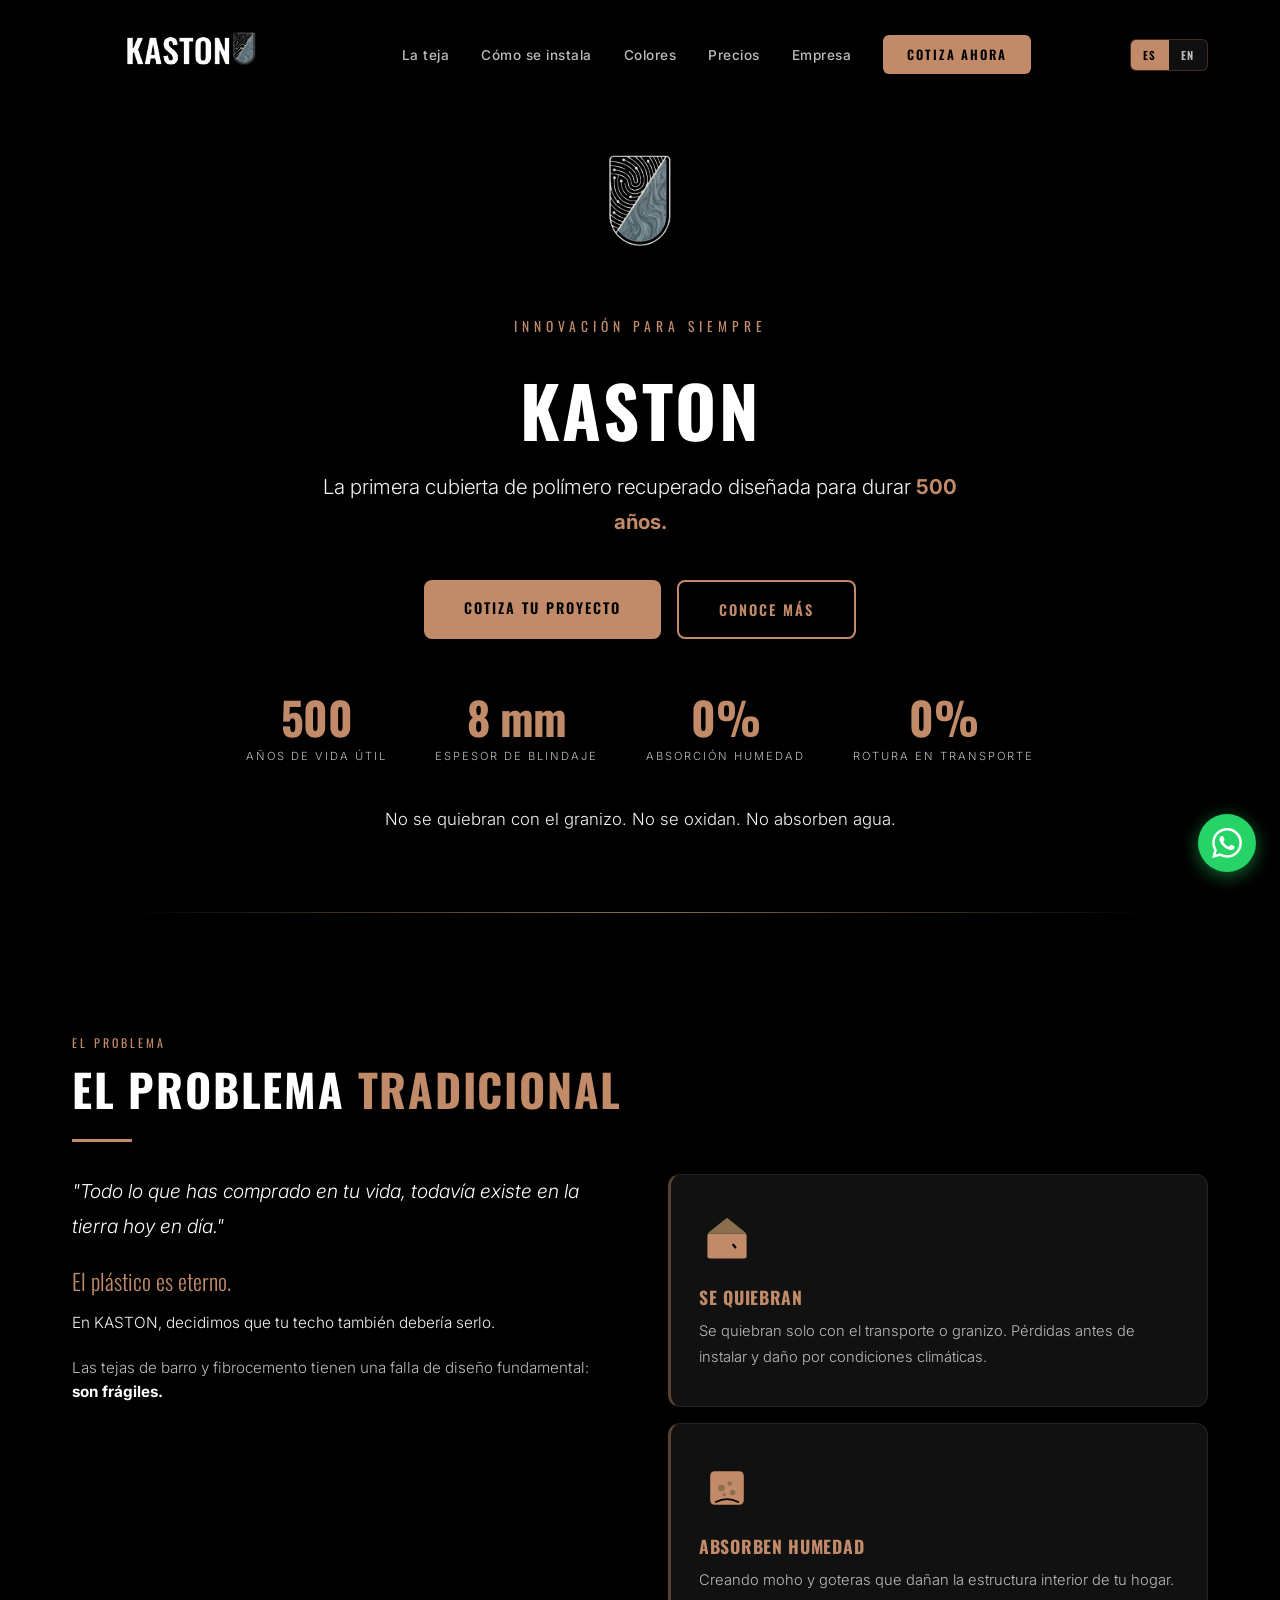
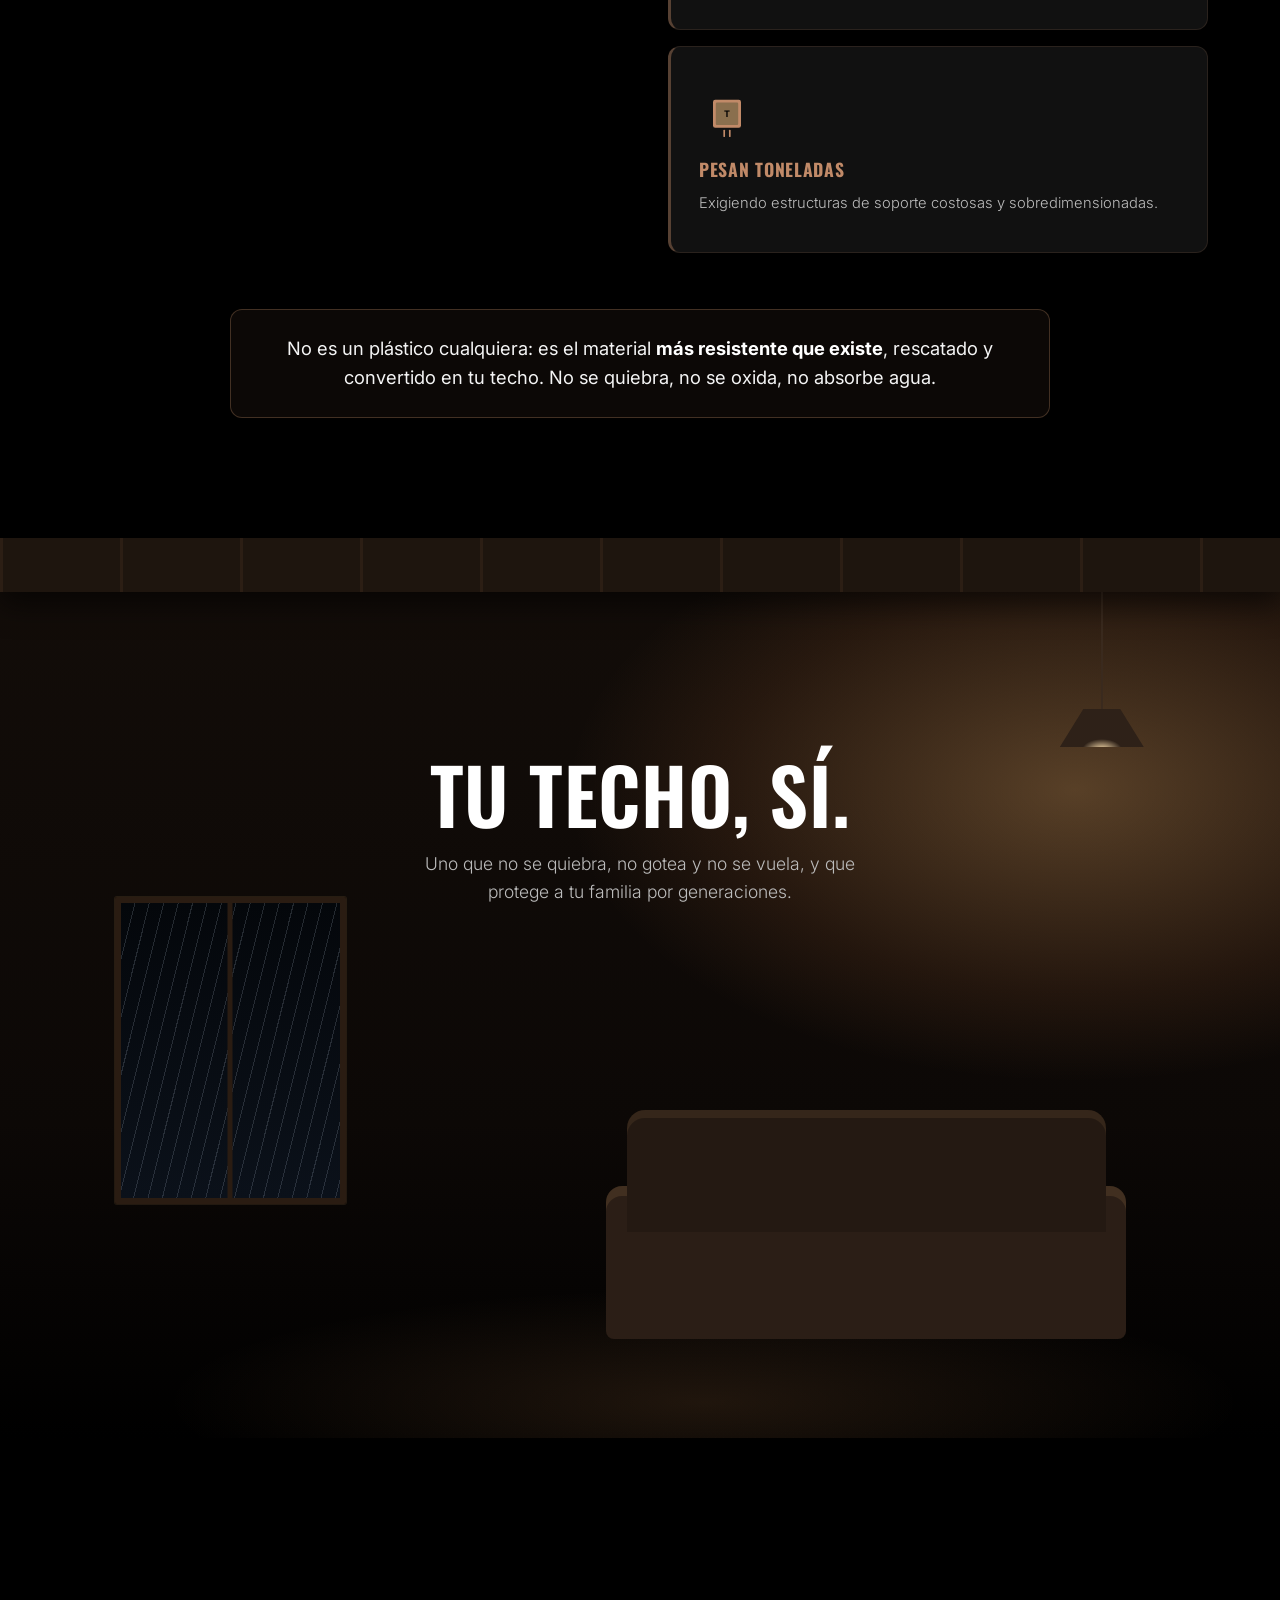
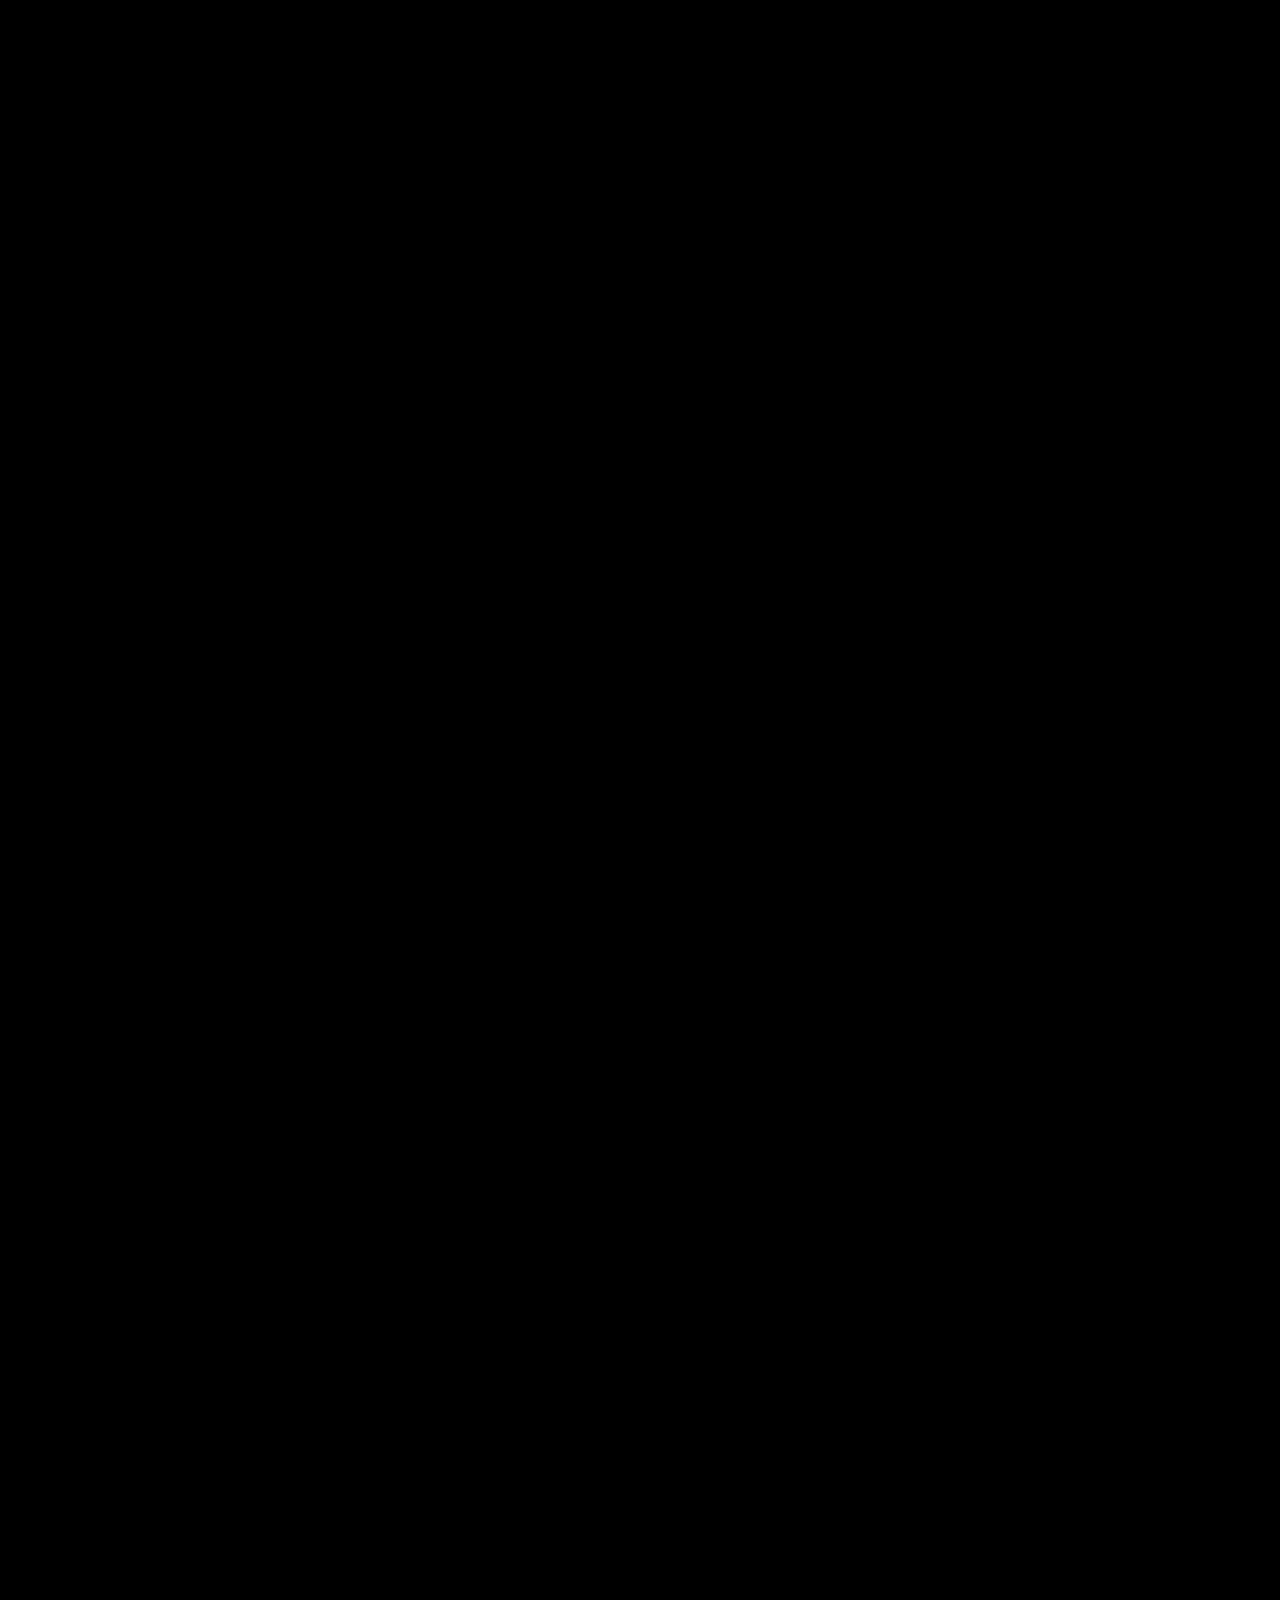
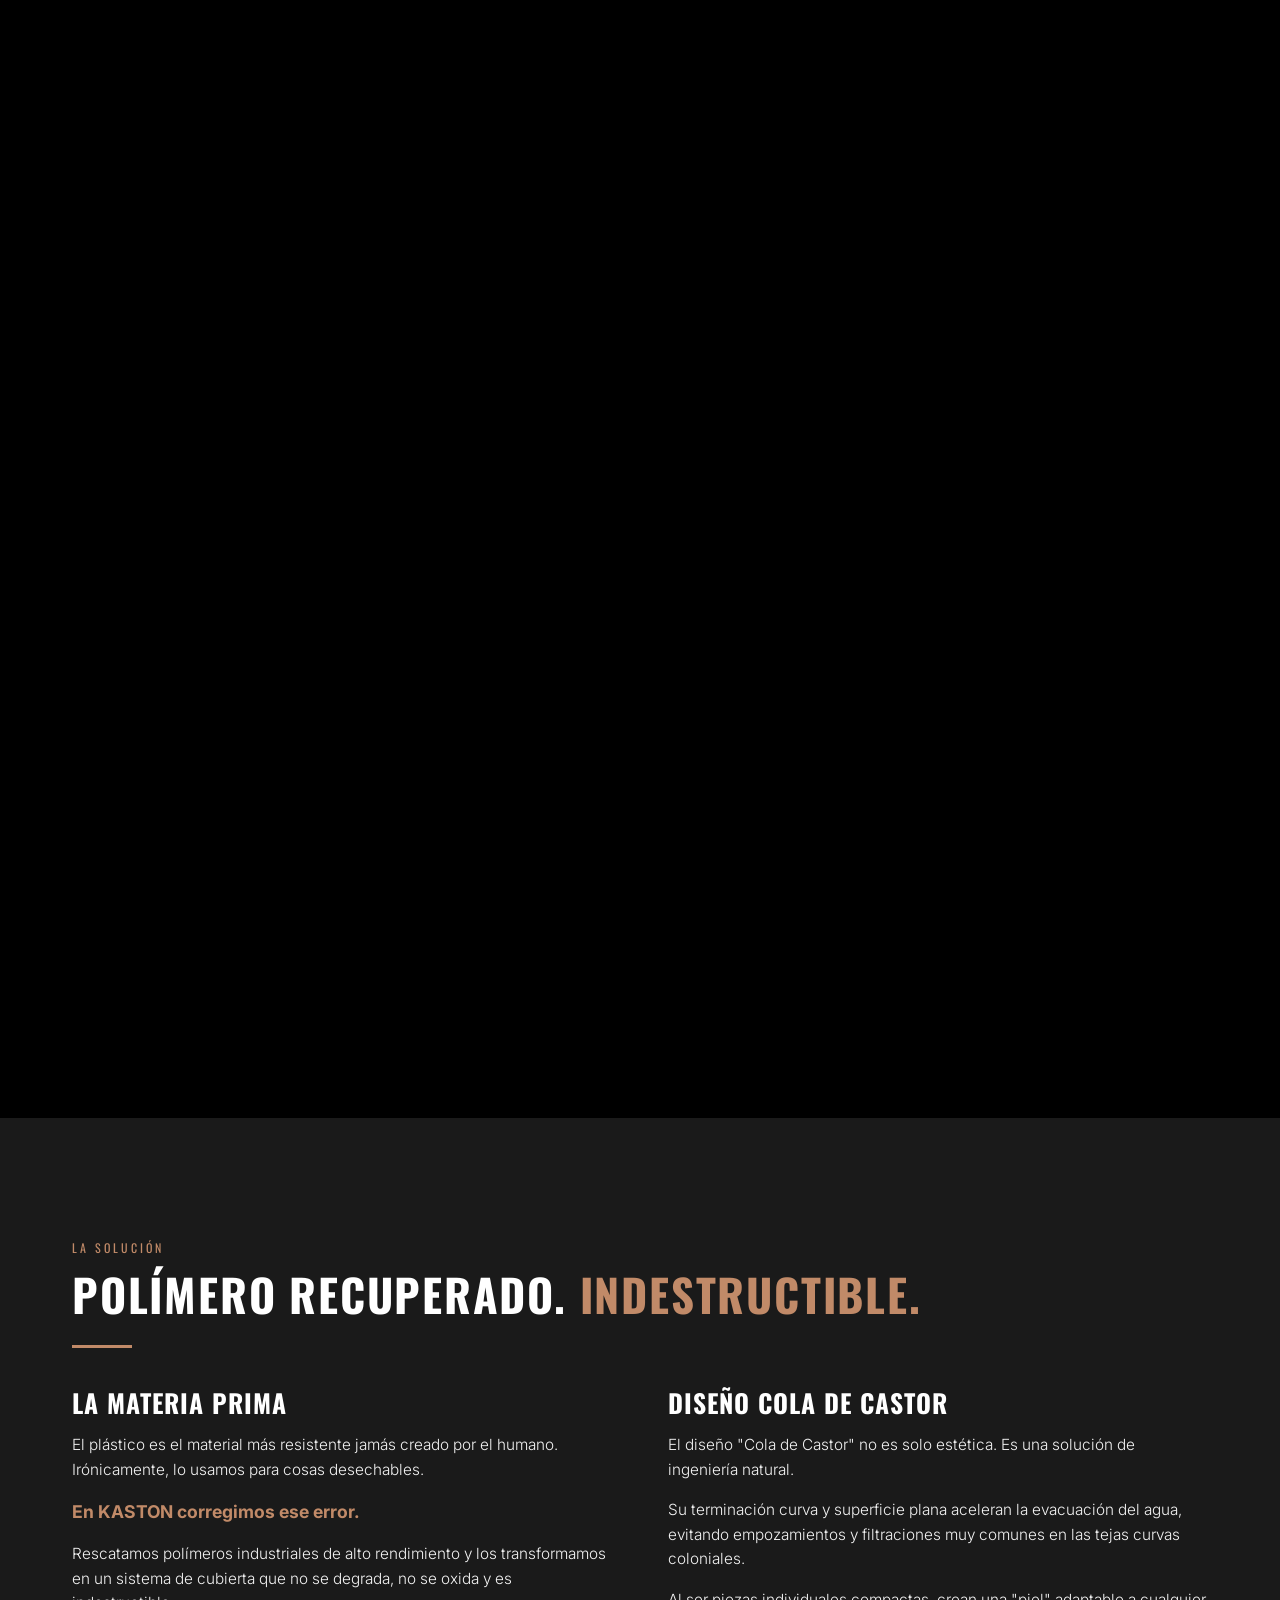
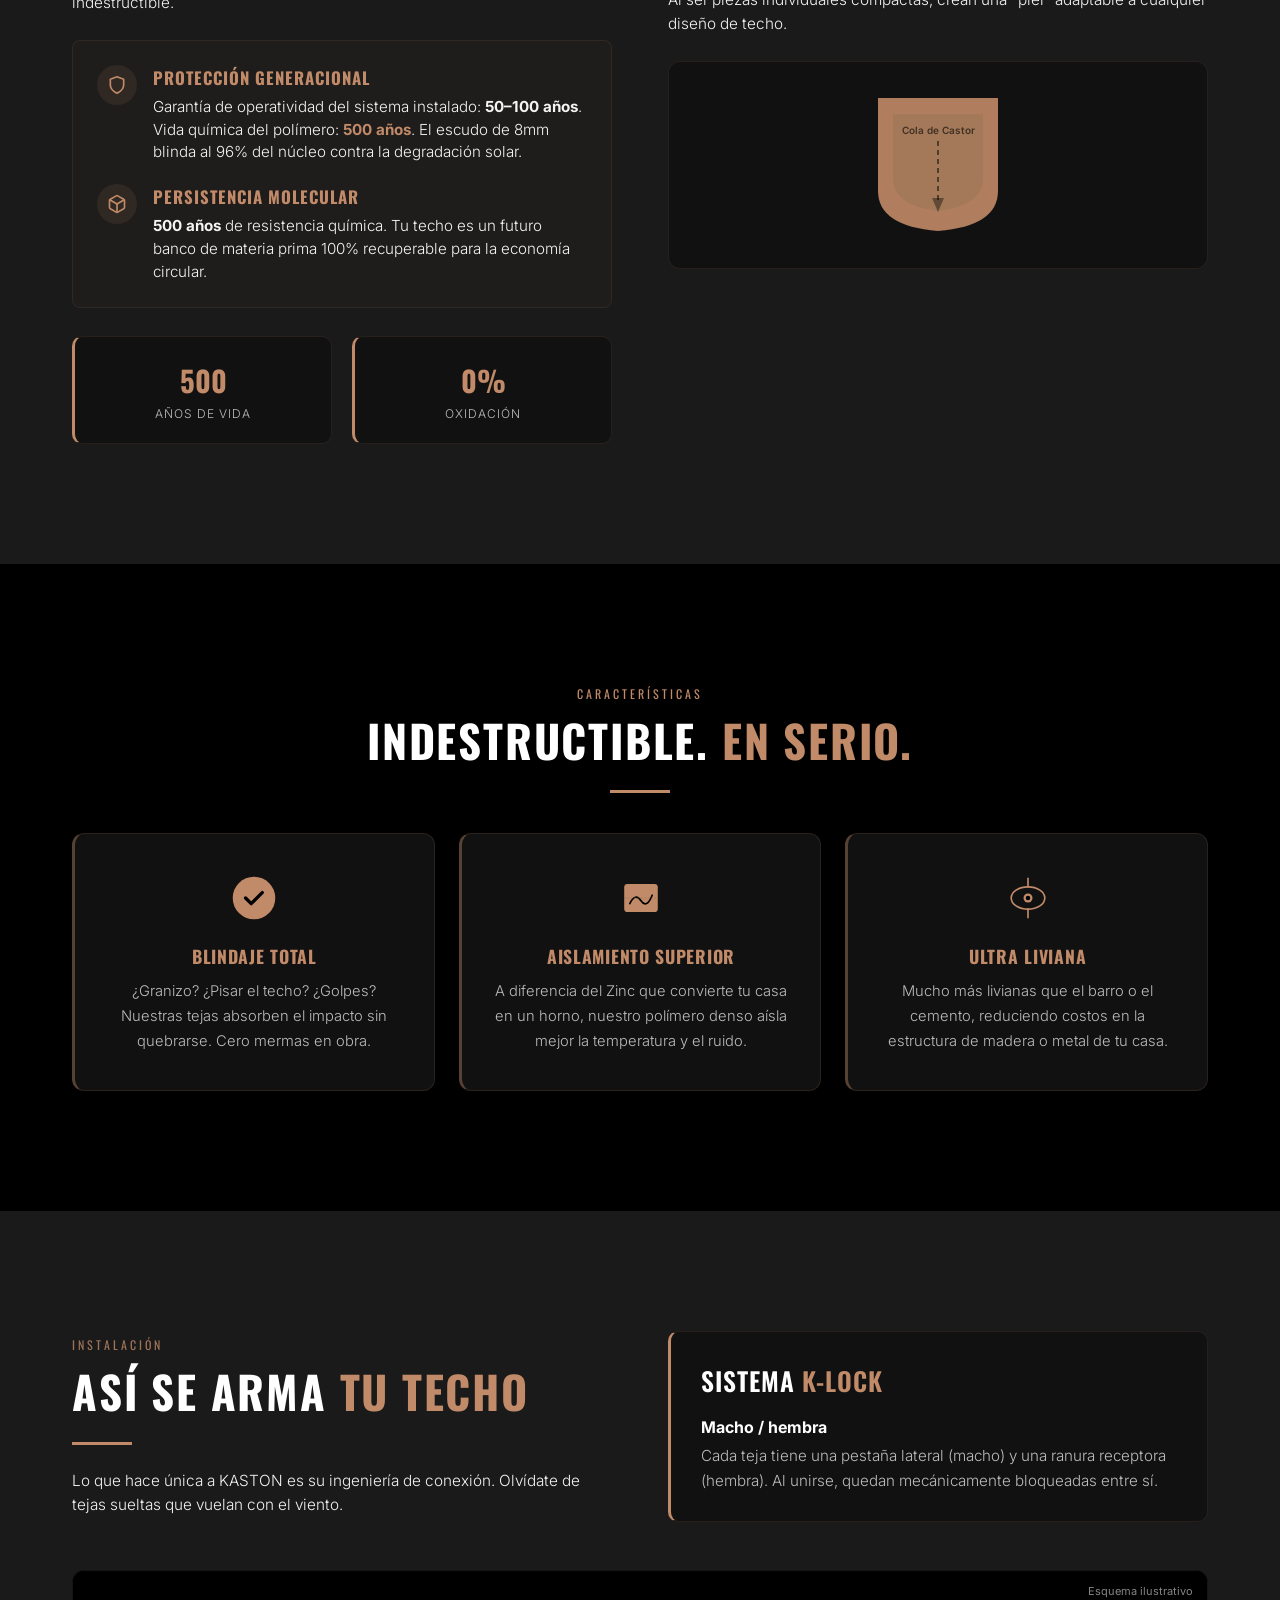
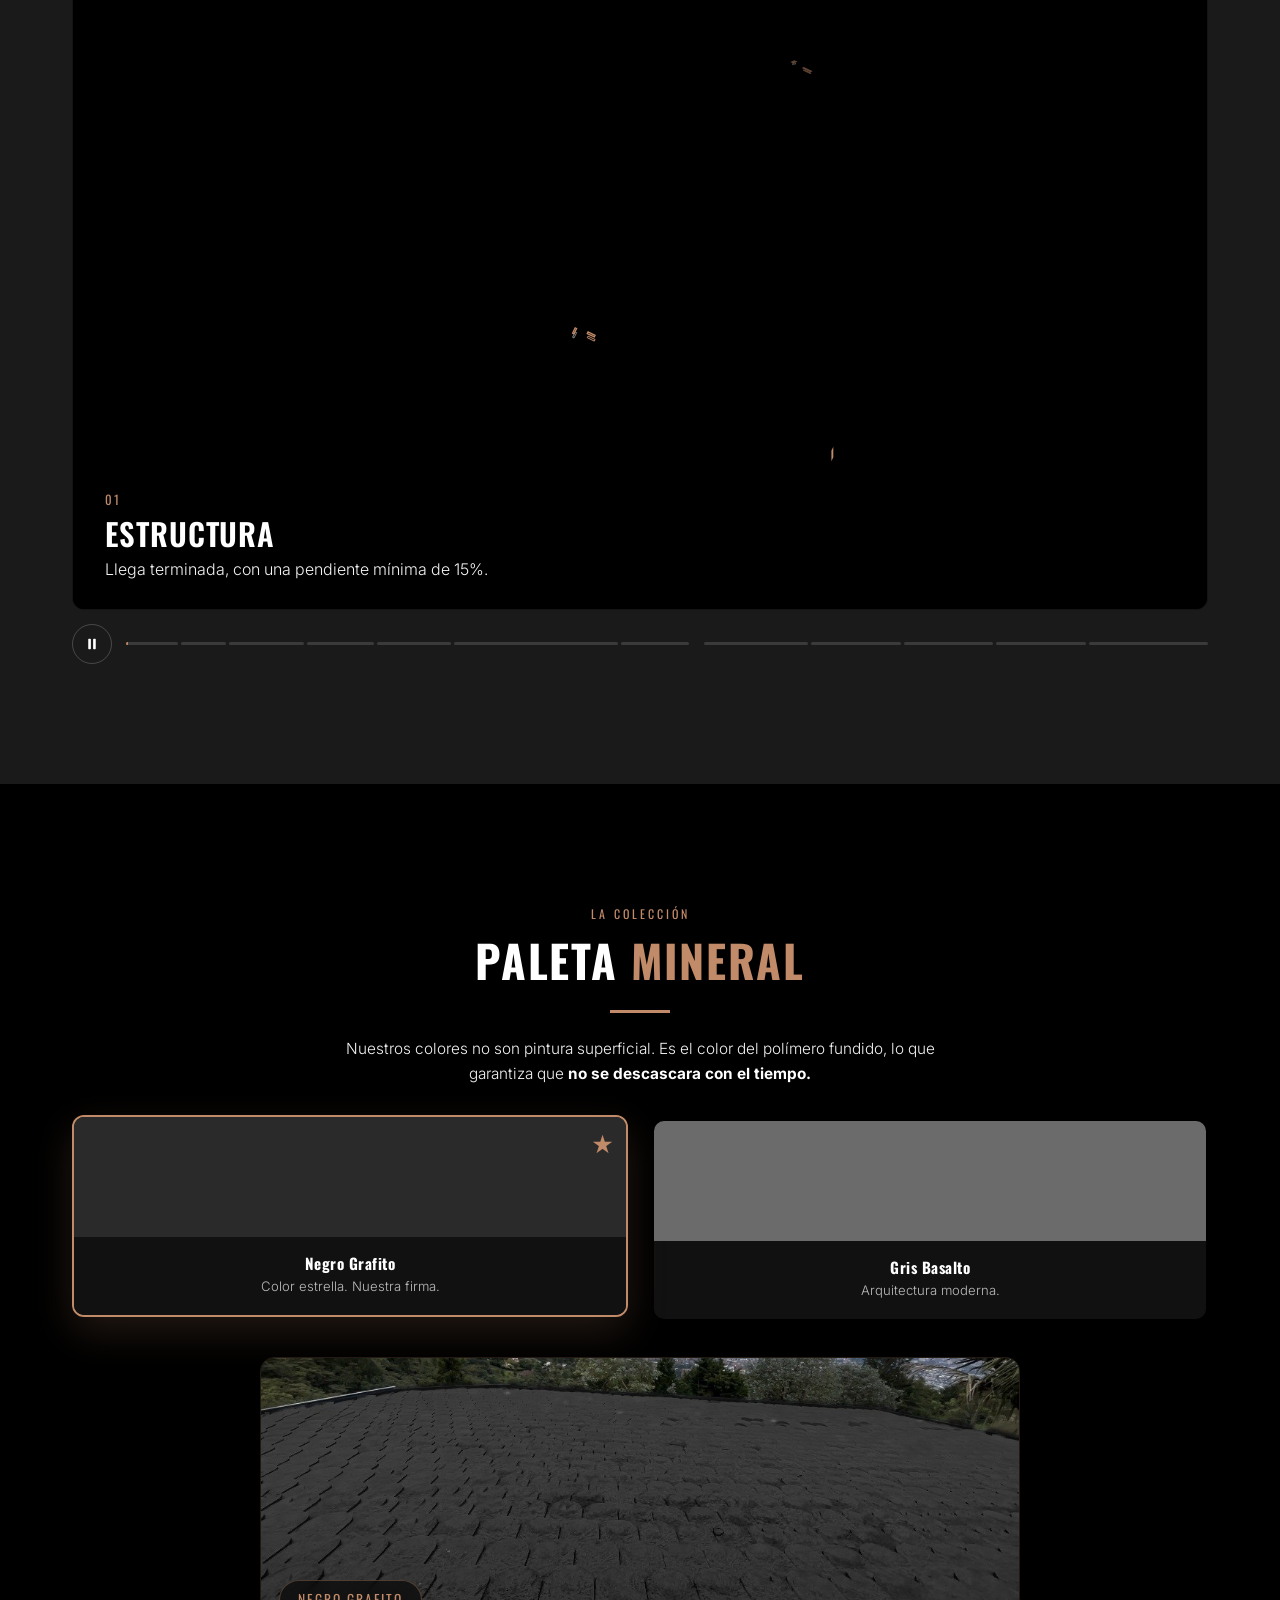
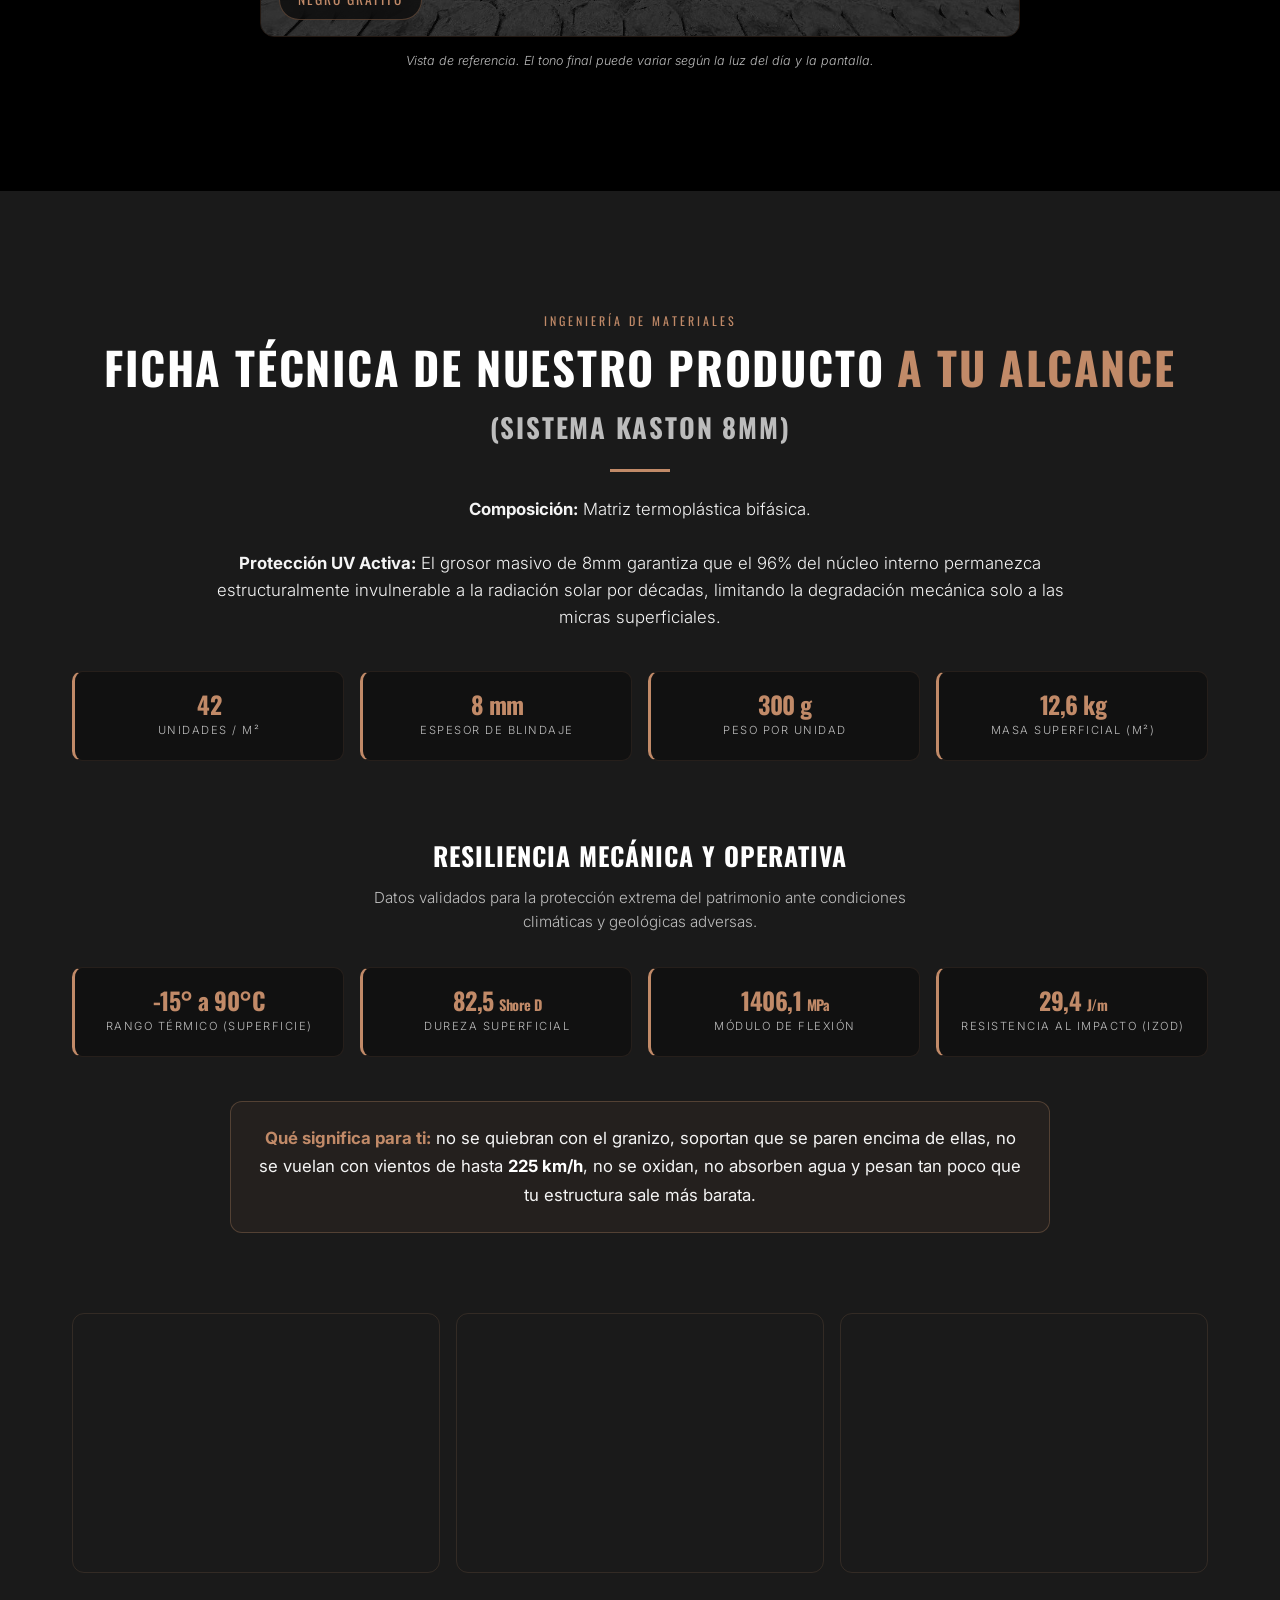
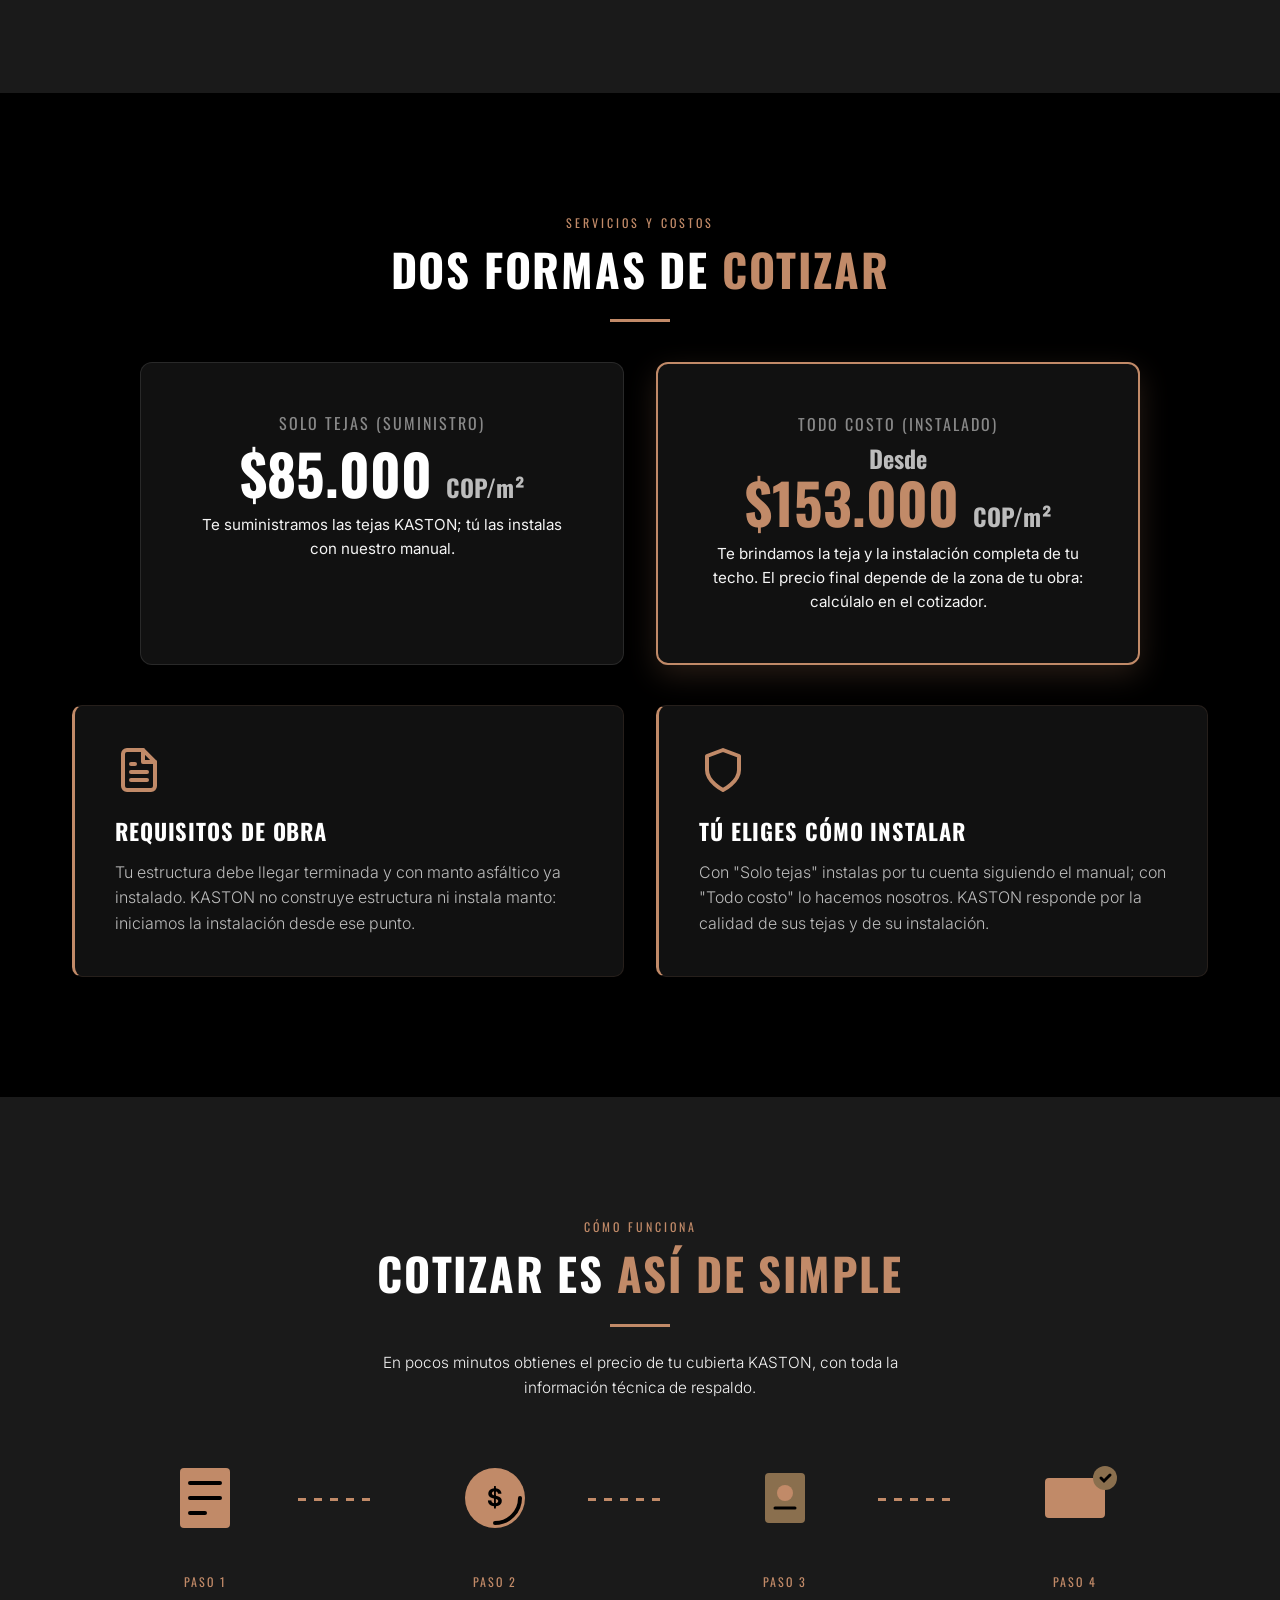
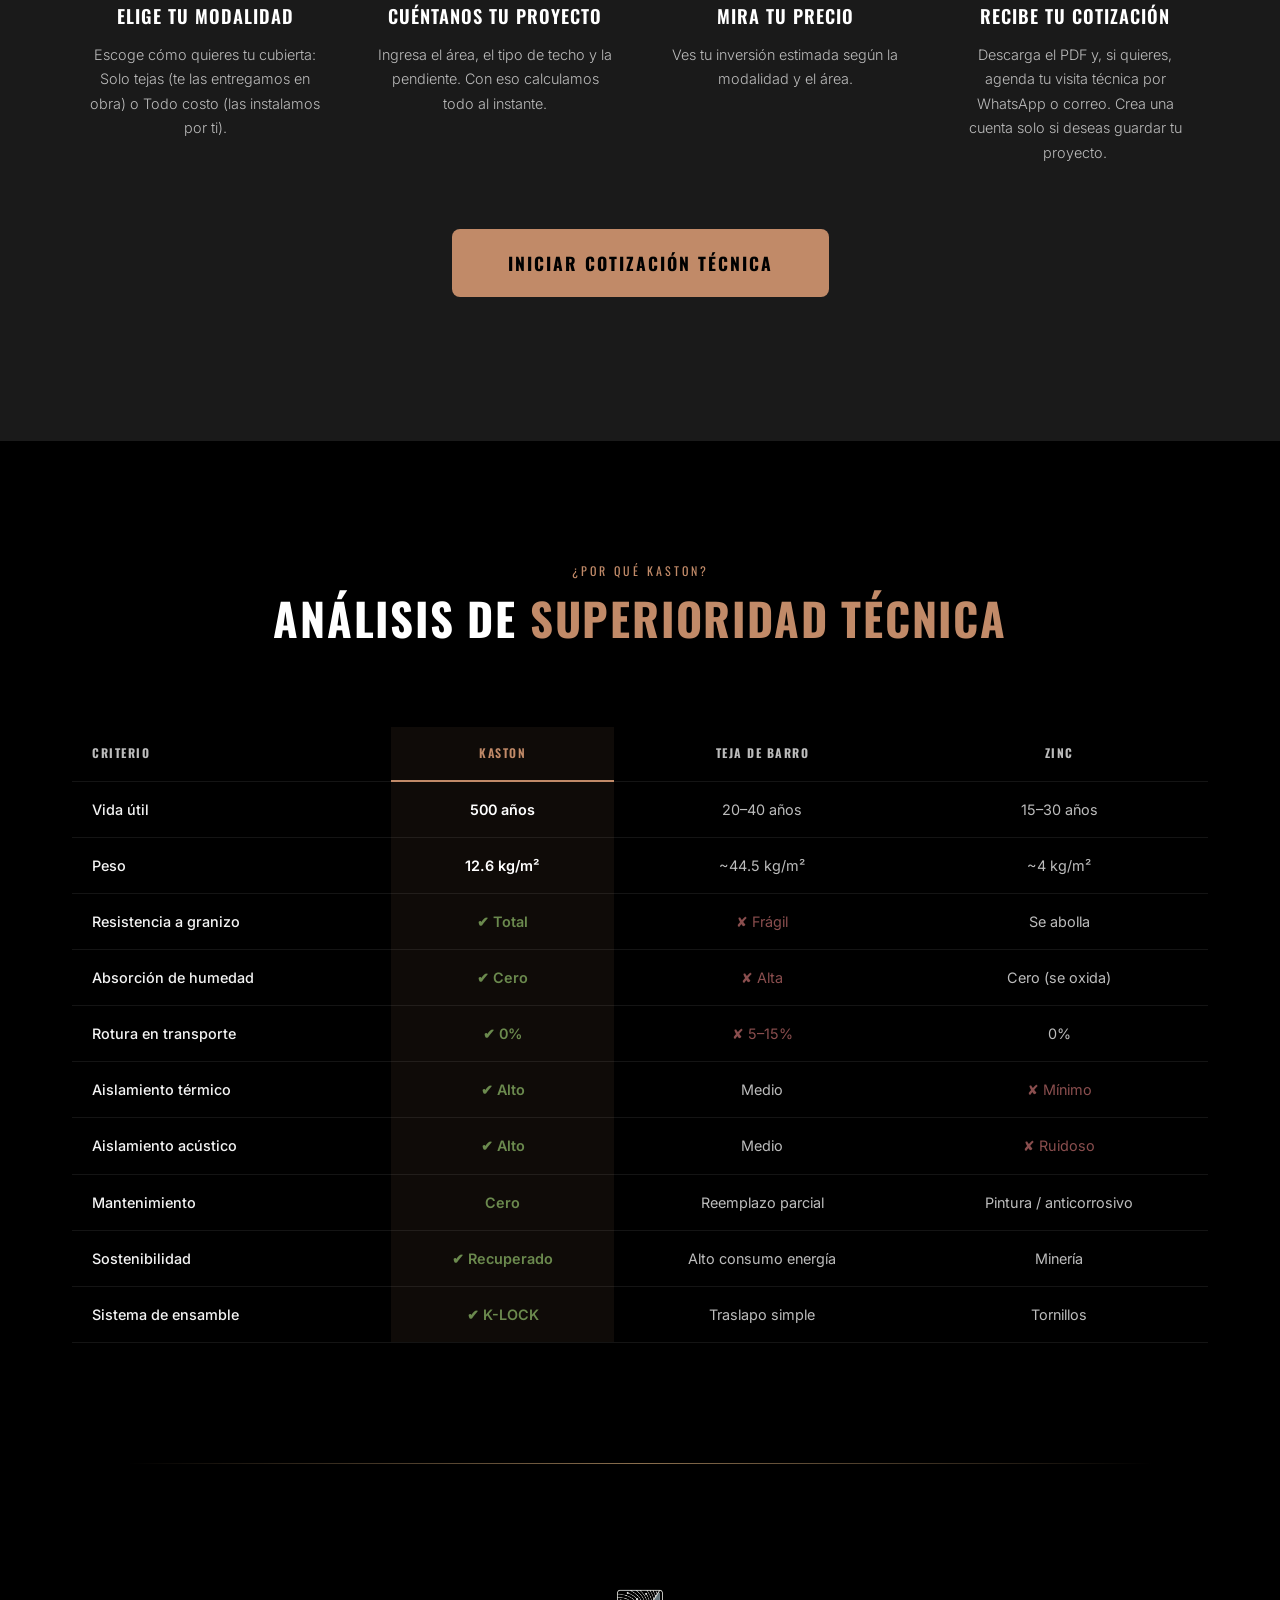
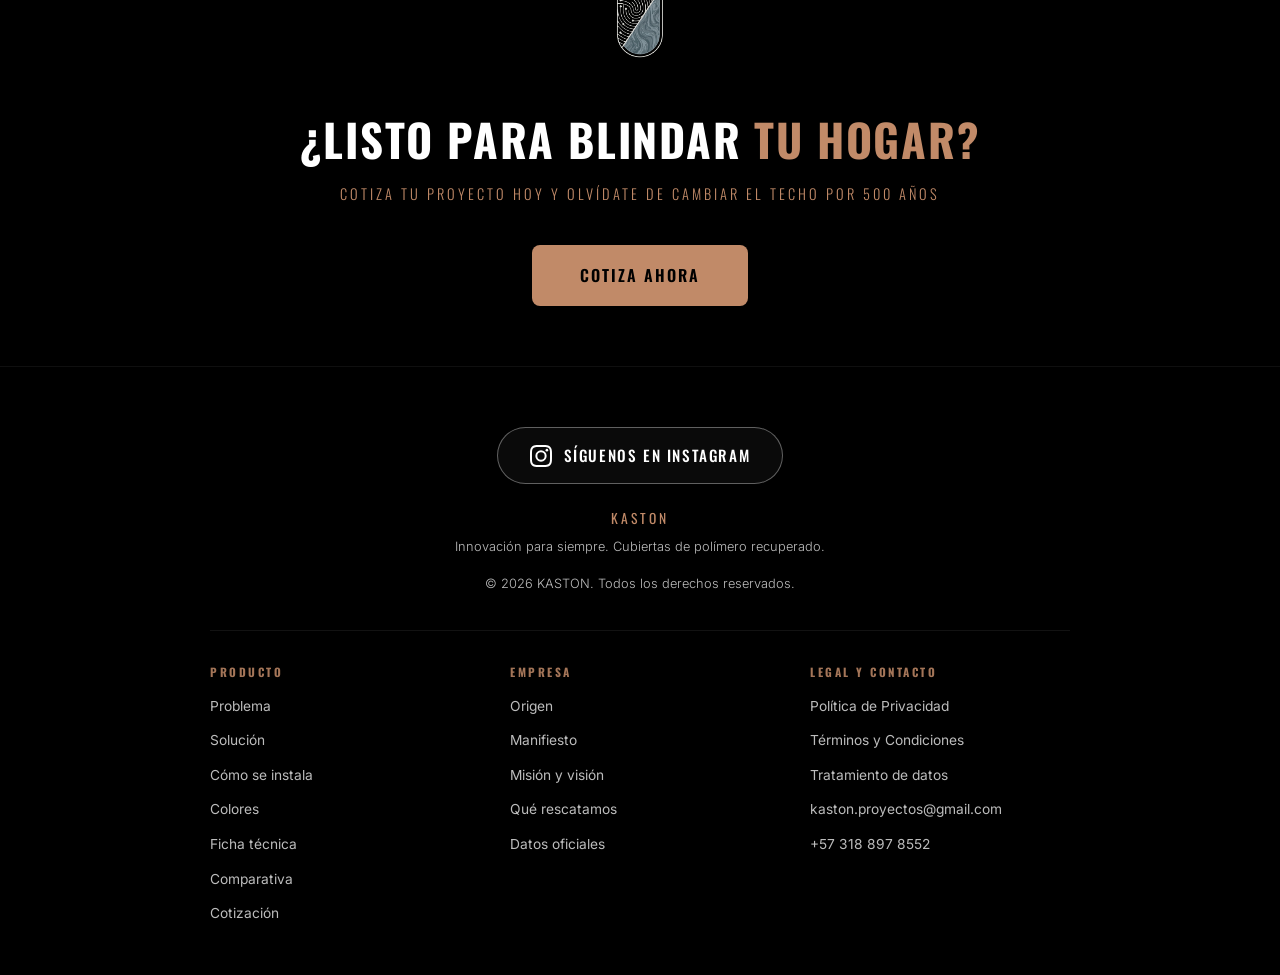
==== commit eef92e3f: "feat: animacion "Asi se arma tu techo" con K-LOCK dentro, sin la seccion K-LOCK aparte - Nueva secci" ====
--- a/index.html
+++ b/index.html
@@ -1004,116 +1004,6 @@
         }
 
         /* =============================================
-           INSTALLATION STEPS
-           ============================================= */
-        .install-steps {
-            display: grid;
-            grid-template-columns: repeat(3, 1fr);
-            gap: 20px;
-            margin-top: 24px;
-        }
-
-        .install-step {
-            background: var(--surface);
-            border-radius: 10px;
-            padding: 24px 20px;
-            position: relative;
-            border: 1px solid rgba(193, 138, 104, 0.1);
-            border-left: 3px solid var(--gold);
-            transition: border-color 0.3s, transform 0.3s var(--ease), box-shadow 0.3s var(--ease);
-        }
-
-        .install-step:hover {
-            border-color: rgba(193, 138, 104, 0.3);
-            transform: translateY(-3px);
-            box-shadow: 0 10px 30px rgba(193, 138, 104, 0.1);
-        }
-
-        .install-step .step-num {
-            font-family: var(--font-heading);
-            font-size: 2rem;
-            color: var(--gold);
-            opacity: 0.35;
-            position: absolute;
-            top: 12px;
-            right: 16px;
-        }
-
-        .install-step p {
-            font-size: 0.9rem;
-            color: var(--light);
-            padding-right: 24px;
-        }
-
-        /* =============================================
-           K-LOCK: instalación animada por capas
-           ============================================= */
-        .klock-stage {
-            background: var(--surface);
-            border: 1px solid rgba(193, 138, 104, 0.12);
-            border-radius: 12px;
-            padding: 18px 12px 10px;
-            margin-top: 24px;
-        }
-
-        .klock-stage svg {
-            width: 100%;
-            height: auto;
-            display: block;
-        }
-
-        .klock-layer {
-            opacity: 0;
-            transform: translateY(-16px);
-            transition: opacity 0.55s var(--ease), transform 0.55s var(--ease);
-        }
-
-        .klock-layer.on {
-            opacity: 1;
-            transform: translateY(0);
-        }
-
-        .klock-tie {
-            fill: none;
-            stroke: var(--gold);
-            stroke-width: 1.7;
-            stroke-linecap: round;
-            stroke-linejoin: round;
-        }
-
-        .klock-caption {
-            text-align: center;
-            font-family: var(--font-body);
-            font-size: 0.78rem;
-            letter-spacing: 1px;
-            text-transform: uppercase;
-            color: var(--muted);
-            margin-top: 6px;
-            min-height: 1.2em;
-        }
-
-        .install-step {
-            cursor: pointer;
-        }
-
-        .install-step.active {
-            border-color: var(--gold);
-            border-left-color: var(--gold);
-            background: rgba(193, 138, 104, 0.07);
-            box-shadow: 0 10px 30px rgba(193, 138, 104, 0.12);
-        }
-
-        .install-step.active .step-num {
-            opacity: 1;
-        }
-
-        @media (prefers-reduced-motion: reduce) {
-            .klock-layer {
-                transition: none;
-            }
-        }
-
-        /* =============================================
            CTA SECTION
            ============================================= */
         .cta-section {
@@ -1347,10 +1237,6 @@
                 flex-direction: column;
             }
 
-            .install-steps {
-                grid-template-columns: 1fr;
-            }
-
             .comp-table {
                 font-size: 0.78rem;
             }
@@ -1725,6 +1611,250 @@
 
             .capas-roof {
                 height: 42%;
+            }
+        }
+
+        /* =============================================
+           INSTALACIÓN — animación capa por capa
+           ============================================= */
+        .inst-head {
+            align-items: center;
+        }
+
+        .inst-klock {
+            padding: 28px 30px;
+            background: var(--surface);
+            border: 1px solid rgba(193, 138, 104, 0.12);
+            border-left: 3px solid var(--gold);
+            border-radius: 10px;
+        }
+
+        .inst-klock-nombre {
+            font-family: var(--font-heading);
+            font-size: clamp(1.3rem, 2vw, 1.6rem);
+            font-weight: 600;
+            text-transform: uppercase;
+            letter-spacing: 0.04em;
+            color: var(--white);
+            margin-bottom: 14px;
+        }
+
+        .inst-klock strong {
+            display: block;
+            color: var(--white);
+            margin-bottom: 4px;
+        }
+
+        .inst-klock p {
+            color: var(--muted);
+            font-size: 0.95rem;
+            line-height: 1.6;
+        }
+
+        .inst-stage {
+            position: relative;
+            margin-top: 48px;
+            background: #000;
+            border: 1px solid rgba(255, 255, 255, 0.08);
+            border-radius: 12px;
+            overflow: hidden;
+        }
+
+        .inst-lienzo {
+            position: relative;
+            aspect-ratio: 16 / 9;
+        }
+
+        .inst-lienzo canvas {
+            position: absolute;
+            inset: 0;
+            width: 100%;
+            height: 100%;
+            display: block;
+        }
+
+        /* sombra suave detrás del texto, para que se lea sobre el cielo y el jardín */
+        .inst-lienzo::after {
+            content: '';
+            position: absolute;
+            inset: 0;
+            background: radial-gradient(ellipse 55% 50% at 0% 100%, rgba(0, 0, 0, 0.72), rgba(0, 0, 0, 0) 100%);
+            pointer-events: none;
+        }
+
+        .inst-nota {
+            position: absolute;
+            right: 14px;
+            top: 12px;
+            font-size: 11px;
+            color: var(--muted);
+            opacity: 0.7;
+            pointer-events: none;
+        }
+
+        .inst-captions {
+            position: absolute;
+            left: 0;
+            bottom: 0;
+            display: grid;
+            max-width: min(46%, 460px);
+            padding: 28px 32px;
+            pointer-events: none;
+        }
+
+        .inst-cap {
+            grid-area: 1 / 1;
+            align-self: end;
+            opacity: 0;
+            transform: translateY(6px);
+            transition: opacity 0.2s, transform 0.2s;
+        }
+
+        /* el texto nuevo entra cuando el anterior ya salió, para que no se crucen */
+        .inst-cap.on {
+            opacity: 1;
+            transform: none;
+            transition: opacity 0.45s var(--ease) 0.2s, transform 0.45s var(--ease) 0.2s;
+        }
+
+        .inst-num {
+            font-family: var(--font-heading);
+            font-size: 0.8rem;
+            letter-spacing: 0.14em;
+            color: var(--gold);
+        }
+
+        .inst-cap h3 {
+            font-family: var(--font-heading);
+            font-size: clamp(1.4rem, 2.4vw, 2rem);
+            font-weight: 600;
+            text-transform: uppercase;
+            letter-spacing: 0.03em;
+            line-height: 1.1;
+            color: var(--white);
+            margin: 4px 0 6px;
+        }
+
+        .inst-cap p {
+            margin: 0;
+            font-size: 1rem;
+            font-weight: 300;
+            line-height: 1.5;
+            color: var(--light);
+            text-shadow: 0 1px 8px rgba(0, 0, 0, 0.6);
+        }
+
+        .inst-controles {
+            display: flex;
+            align-items: center;
+            gap: 14px;
+            margin-top: 14px;
+        }
+
+        .inst-play {
+            flex: none;
+            width: 40px;
+            height: 40px;
+            display: grid;
+            place-items: center;
+            background: transparent;
+            border: 1px solid rgba(255, 255, 255, 0.2);
+            border-radius: 50%;
+            color: var(--white);
+            cursor: pointer;
+            transition: border-color 0.2s, color 0.2s;
+        }
+
+        .inst-play:hover {
+            border-color: var(--gold);
+            color: var(--gold);
+        }
+
+        .inst-play svg {
+            width: 18px;
+            height: 18px;
+            fill: currentColor;
+        }
+
+        .inst-ico-play,
+        .inst--pausa .inst-ico-pausa {
+            display: none;
+        }
+
+        .inst--pausa .inst-ico-play {
+            display: block;
+        }
+
+        .inst-barra {
+            flex: 1;
+            min-width: 0;
+            display: flex;
+            gap: 3px;
+        }
+
+        .inst-seg {
+            flex-basis: 0;
+            min-width: 0;
+            padding: 14px 0;
+            background: none;
+            border: 0;
+            cursor: pointer;
+        }
+
+        .inst-seg--grupo {
+            margin-left: 12px;
+        }
+
+        .inst-seg-pista {
+            display: block;
+            height: 3px;
+            border-radius: 2px;
+            overflow: hidden;
+            background: rgba(255, 255, 255, 0.14);
+            transition: background 0.2s;
+        }
+
+        .inst-seg:hover .inst-seg-pista {
+            background: rgba(255, 255, 255, 0.32);
+        }
+
+        .inst-seg-lleno {
+            display: block;
+            height: 100%;
+            background: var(--gold);
+            transform-origin: left center;
+            transform: scaleX(0);
+        }
+
+        .inst-play:focus-visible,
+        .inst-seg:focus-visible {
+            outline: 2px solid var(--gold);
+            outline-offset: 2px;
+        }
+
+        /* en celular el texto va debajo del dibujo, no encima */
+        @media (max-width: 760px) {
+            .inst-lienzo {
+                aspect-ratio: 4 / 3;
+            }
+
+            .inst-lienzo::after {
+                display: none;
+            }
+
+            .inst-captions {
+                position: static;
+                max-width: none;
+                padding: 18px 18px 20px;
+                border-top: 1px solid var(--surface-light);
+            }
+
+            .inst-cap {
+                transform: none;
+            }
+
+            .inst-seg--grupo {
+                margin-left: 8px;
             }
         }
     </style>
@@ -1882,7 +2012,7 @@
             <a href="#hero" class="nav-logo"><img src="logo-kaston.svg" alt="KASTON" class="nav-logo-img"></a>
             <ul class="nav-links" id="navLinks">
                 <li><a href="#solucion" data-i18n="nav.solucion">La teja</a></li>
-                <li><a href="#k-lock" data-i18n="nav.instalacion">Cómo se instala</a></li>
+                <li><a href="#instalacion" data-i18n="nav.instalacion">Cómo se instala</a></li>
                 <li><a href="#colores" data-i18n="nav.colores">Colores</a></li>
                 <li><a href="#cotizacion" data-i18n="nav.precios">Precios</a></li>
                 <li><a href="/empresa" data-i18n="nav.empresa">Empresa</a></li>
@@ -2255,181 +2385,54 @@
     </section>
 
     <!-- ================================================
-     K-LOCK
+     INSTALACIÓN — animación capa por capa (instalacion.js)
      ================================================ -->
-    <section id="k-lock" style="background:var(--surface-light);">
+    <section id="instalacion" class="inst" style="background:var(--surface-light);">
         <div class="container">
-            <div class="section-label fade-in" data-i18n="klock.label">Ingeniería</div>
-            <h2 class="fade-in" data-i18n-html="klock.title">Sistema <span class="gold">K-LOCK</span></h2>
-            <div class="section-divider fade-in"></div>
-            <p class="fade-in" style="font-style:italic; color:var(--muted); margin-bottom:32px; font-size:1.1rem;"
-                data-i18n="klock.quote">
-                "Como un LEGO, pero indestructible."
-            </p>
-
-            <div class="two-col">
-                <div class="fade-in fade-in-d1">
-                    <p style="margin-bottom:24px;" data-i18n="klock.intro">
-                        Lo que hace única a KASTON es su ingeniería de conexión. Olvídate de tejas sueltas que vuelan
-                        con el viento.
-                    </p>
-                    <ul class="feature-list">
-                        <li>
-                            <span><strong data-i18n="klock.f1.title">Sistema Macho / Hembra</strong>
-                                <span data-i18n="klock.f1.desc">Cada teja tiene una pestaña lateral (macho) y una ranura
-                                    receptora (hembra). Al unirse, quedan mecánicamente bloqueadas entre
-                                    sí.</span></span>
-                        </li>
-                        <li>
-                            <span><strong data-i18n="klock.f2.title">Resistencia Eólica</strong>
-                                <span data-i18n="klock.f2.desc">Gracias al encaje y sus dos puntos de anclaje a la
-                                    malla, eliminamos el riesgo de desprendimiento por vientos fuertes.</span></span>
-                        </li>
-                        <li>
-                            <span><strong data-i18n="klock.f3.title">Reparación Fácil</strong>
-                                <span data-i18n="klock.f3.desc">Si necesitas reparar el manto asfáltico, solo levantas
-                                    la malla como la tapa de un baúl.</span>
-                                <ol
-                                    style="margin-top:10px; padding-left:20px; list-style:decimal; color:var(--muted); font-size:0.88rem;">
-                                    <li style="padding:4px 0; border-bottom:none; display:list-item; gap:0;" data-i18n-html="int.l1"><strong
-                                            style="color:var(--gold);">Desmontaje:</strong> Retirar las tejas de abajo
-                                        hacia arriba en el área afectada.</li>
-                                    <li style="padding:4px 0; border-bottom:none; display:list-item; gap:0;" data-i18n-html="int.l2"><strong
-                                            style="color:var(--gold);">Apertura:</strong> Cortar los laterales de la
-                                        malla electrosoldada y levantarla como una tapa de baúl.</li>
-                                    <li style="padding:4px 0; border-bottom:none; display:list-item; gap:0;" data-i18n-html="int.l3"><strong
-                                            style="color:var(--gold);">Intervención:</strong> Reparar el manto asfáltico
-                                        para asegurar la impermeabilización.</li>
-                                    <li style="padding:4px 0; border-bottom:none; display:list-item; gap:0;" data-i18n-html="int.l4"><strong
-                                            style="color:var(--gold);">Cierre:</strong> Bajar la malla y unir nuevamente
-                                        los bordes al resto de la estructura.</li>
-                                    <li style="padding:4px 0; border-bottom:none; display:list-item; gap:0;" data-i18n-html="int.l5"><strong
-                                            style="color:var(--gold);">Reinstalación:</strong> Colocar las tejas
-                                        originales asegurando el anclaje mecánico.</li>
-                                </ol>
-                            </span>
-                        </li>
-                    </ul>
+            <div class="two-col inst-head">
+                <div class="fade-in">
+                    <div class="section-label" data-i18n="inst.label">Instalación</div>
+                    <h2 data-i18n-html="inst.title">Así se arma <span class="gold">tu techo</span></h2>
+                    <div class="section-divider"></div>
+                    <p data-i18n="klock.intro">Lo que hace única a KASTON es su ingeniería de conexión. Olvídate de tejas sueltas que vuelan con el viento.</p>
                 </div>
-
-                <div class="fade-in fade-in-d2">
-                    <h3 style="margin-bottom:20px;" data-i18n="klock.install.title">Instalación en 3 Pasos</h3>
-
-                    <div class="klock-stage" id="klockStage">
-                        <svg viewBox="32 128 400 108" xmlns="http://www.w3.org/2000/svg" role="img"
-                            aria-label="Corte del sistema KASTON: estructura, manto asfáltico, malla electrosoldada y tejas">
-                            <defs>
-                                <linearGradient id="klockTile" x1="0" y1="0" x2="0" y2="1">
-                                    <stop offset="0%" stop-color="#4a545f" />
-                                    <stop offset="100%" stop-color="#2b3138" />
-                                </linearGradient>
-                                <!-- Alambre de amarre: lazo torcido arriba + bajada hasta la malla -->
-                                <g id="klockTie" class="klock-tie">
-                                    <circle cx="0" cy="-2.4" r="2.6" />
-                                    <path d="M0 0.4 L0 6 l-2 2.5 l4 2.5 l-2 2.5 L0 29" />
-                                </g>
-                            </defs>
-
-                            <!-- Estructura (base, siempre visible) -->
-                            <g>
-                                <rect x="40" y="196" width="380" height="28" rx="3" fill="#242424"
-                                    stroke="rgba(255,255,255,0.08)" />
-                                <g stroke="rgba(255,255,255,0.07)" stroke-width="1.5">
-                                    <line x1="70" y1="196" x2="55" y2="224" />
-                                    <line x1="130" y1="196" x2="115" y2="224" />
-                                    <line x1="190" y1="196" x2="175" y2="224" />
-                                    <line x1="250" y1="196" x2="235" y2="224" />
-                                    <line x1="310" y1="196" x2="295" y2="224" />
-                                    <line x1="370" y1="196" x2="355" y2="224" />
-                                </g>
-                            </g>
-
-                            <!-- 1. Manto asfáltico -->
-                            <g class="klock-layer" data-layer="1">
-                                <rect x="40" y="178" width="380" height="18" rx="2" fill="#0d0d0d" />
-                                <rect x="40" y="178" width="380" height="18" rx="2" fill="none"
-                                    stroke="rgba(255,255,255,0.14)" />
-                                <line x1="44" y1="181" x2="416" y2="181" stroke="rgba(255,255,255,0.22)"
-                                    stroke-width="1.5" />
-                                <g stroke="rgba(255,255,255,0.09)" stroke-width="1">
-                                    <line x1="80" y1="184" x2="72" y2="193" />
-                                    <line x1="140" y1="184" x2="132" y2="193" />
-                                    <line x1="200" y1="184" x2="192" y2="193" />
-                                    <line x1="260" y1="184" x2="252" y2="193" />
-                                    <line x1="320" y1="184" x2="312" y2="193" />
-                                    <line x1="380" y1="184" x2="372" y2="193" />
-                                </g>
-                            </g>
-
-                            <!-- 2. Malla electrosoldada -->
-                            <g class="klock-layer" data-layer="2">
-                                <line x1="40" y1="170" x2="420" y2="170" stroke="#8f8f8f" stroke-width="3.5"
-                                    stroke-linecap="round" />
-                                <g fill="#a5a5a5" stroke="#5f5f5f" stroke-width="1">
-                                    <circle cx="75" cy="170" r="4" />
-                                    <circle cx="117" cy="170" r="4" />
-                                    <circle cx="159" cy="170" r="4" />
-                                    <circle cx="201" cy="170" r="4" />
-                                    <circle cx="243" cy="170" r="4" />
-                                    <circle cx="285" cy="170" r="4" />
-                                    <circle cx="327" cy="170" r="4" />
-                                    <circle cx="369" cy="170" r="4" />
-                                    <circle cx="411" cy="170" r="4" />
-                                </g>
-                            </g>
-
-                            <!-- 3. Tejas KASTON + alambre de anclaje -->
-                            <g class="klock-layer" data-layer="3">
-                                <g fill="url(#klockTile)" stroke="rgba(0,0,0,0.45)" stroke-width="1">
-                                    <rect x="42" y="146" width="84" height="13" rx="6.5"
-                                        transform="rotate(-5 84 152.5)" />
-                                    <rect x="84" y="146" width="84" height="13" rx="6.5"
-                                        transform="rotate(-5 126 152.5)" />
-                                    <rect x="126" y="146" width="84" height="13" rx="6.5"
-                                        transform="rotate(-5 168 152.5)" />
-                                    <rect x="168" y="146" width="84" height="13" rx="6.5"
-                                        transform="rotate(-5 210 152.5)" />
-                                    <rect x="210" y="146" width="84" height="13" rx="6.5"
-                                        transform="rotate(-5 252 152.5)" />
-                                    <rect x="252" y="146" width="84" height="13" rx="6.5"
-                                        transform="rotate(-5 294 152.5)" />
-                                    <rect x="294" y="146" width="84" height="13" rx="6.5"
-                                        transform="rotate(-5 336 152.5)" />
-                                    <rect x="336" y="146" width="84" height="13" rx="6.5"
-                                        transform="rotate(-5 378 152.5)" />
-                                </g>
-                                <!-- Un alambre de amarre por teja: de su cabeza hasta la malla -->
-                                <use href="#klockTie" x="117" y="143" />
-                                <use href="#klockTie" x="159" y="143" />
-                                <use href="#klockTie" x="201" y="143" />
-                                <use href="#klockTie" x="243" y="143" />
-                                <use href="#klockTie" x="285" y="143" />
-                                <use href="#klockTie" x="327" y="143" />
-                                <use href="#klockTie" x="369" y="143" />
-                                <use href="#klockTie" x="411" y="143" />
-                            </g>
-                        </svg>
-                        <div class="klock-caption" id="klockCaption"></div>
-                    </div>
-
-                    <div class="install-steps" style="grid-template-columns:1fr;">
-                        <div class="install-step" data-step="1" tabindex="0" role="button">
-                            <div class="step-num">1</div>
-                            <p data-i18n-html="klock.install.s1"><strong style="color:var(--gold);">Manto
-                                    asfáltico</strong> sobre la estructura para impermeabilización total.</p>
-                        </div>
-                        <div class="install-step" data-step="2" tabindex="0" role="button">
-                            <div class="step-num">2</div>
-                            <p data-i18n-html="klock.install.s2"><strong style="color:var(--gold);">Malla
-                                    electrosoldada</strong> estándar fijada sobre el manto.</p>
-                        </div>
-                        <div class="install-step" data-step="3" tabindex="0" role="button">
-                            <div class="step-num">3</div>
-                            <p data-i18n-html="klock.install.s3"><strong style="color:var(--gold);">Tejas
-                                    KASTON</strong> aseguradas con alambre a través de sus orificios de anclaje.</p>
-                        </div>
-                    </div>
+                <div class="inst-klock fade-in fade-in-d1">
+                    <div class="inst-klock-nombre" data-i18n-html="klock.title">Sistema <span class="gold">K-LOCK</span></div>
+                    <strong data-i18n="klock.f1.title">Macho / hembra</strong>
+                    <p data-i18n="klock.f1.desc">Cada teja tiene una pestaña lateral (macho) y una ranura receptora (hembra). Al unirse, quedan mecánicamente bloqueadas entre sí.</p>
                 </div>
+            </div>
+
+            <div class="inst-stage fade-in">
+                <div class="inst-lienzo">
+                    <canvas id="instCanvas" role="img" aria-labelledby="instAria"></canvas>
+                    <span class="capas-sr" id="instAria" data-i18n="inst.aria">Animación: la instalación de la teja Cola de Castor capa por capa y la casa terminada bajo lluvia, granizo y viento.</span>
+                    <span class="inst-nota" data-i18n="inst.nota">Esquema ilustrativo</span>
+                </div>
+                <div class="inst-captions">
+                    <div class="inst-cap"><span class="inst-num">01</span><h3 id="instT1" data-i18n="inst.s1.t">Estructura</h3><p data-i18n="inst.s1.d">Llega terminada, con una pendiente mínima de 15%.</p></div>
+                    <div class="inst-cap"><span class="inst-num">02</span><h3 id="instT2" data-i18n="inst.s2.t">Tablilla</h3><p data-i18n="inst.s2.d">Una base continua sobre las alfardas.</p></div>
+                    <div class="inst-cap"><span class="inst-num">03</span><h3 id="instT3" data-i18n="inst.s3.t">Manto asfáltico</h3><p data-i18n="inst.s3.d">Lo deja listo tu constructor. Desde aquí empieza KASTON.</p></div>
+                    <div class="inst-cap"><span class="inst-num">04</span><h3 id="instT4" data-i18n="inst.s4.t">Malla electrosoldada</h3><p data-i18n="inst.s4.d">Bien derecha: sobre ella se amarra cada teja.</p></div>
+                    <div class="inst-cap"><span class="inst-num">05</span><h3 id="instT5" data-i18n="inst.s5.t">Grapas y silicona</h3><p data-i18n="inst.s5.d">Solo las necesarias, y cada una sellada.</p></div>
+                    <div class="inst-cap"><span class="inst-num">06</span><h3 id="instT6" data-i18n="inst.s6.t">Tejas Cola de Castor</h3><p data-i18n="inst.s6.d">Encajan entre sí con el sistema K-LOCK y se amarran a la malla, una por una.</p></div>
+                    <div class="inst-cap"><span class="inst-num">07</span><h3 id="instT7" data-i18n="inst.s7.t">Caballete</h3><p data-i18n="inst.s7.d">Cierra la cumbrera, pieza por pieza.</p></div>
+                    <div class="inst-cap"><h3 id="instT8" data-i18n="inst.s8.t">Techo terminado</h3><p data-i18n="inst.s8.d">12,6 kg por m², diseñado para durar 500 años.</p></div>
+                    <div class="inst-cap"><h3 id="instT9" data-i18n="inst.s9.t">Lluvia</h3><p data-i18n="inst.s9.d">0% de absorción: el agua se va por la canaleta.</p></div>
+                    <div class="inst-cap"><h3 id="instT10" data-i18n="inst.s10.t">Granizo</h3><p data-i18n="inst.s10.d">17 años comprobados sin una teja rota.</p></div>
+                    <div class="inst-cap"><h3 id="instT11" data-i18n="inst.s11.t">Viento</h3><p data-i18n="inst.s11.d">El K-LOCK y los dos amarres a la malla mantienen cada teja en su sitio.</p></div>
+                    <div class="inst-cap"><h3 id="instT12" data-i18n="inst.s12.t">Tranquilidad</h3><p data-i18n="inst.s12.d">Un techo. Una sola vez. Para siempre.</p></div>
+                </div>
+            </div>
+
+            <div class="inst-controles">
+                <button class="inst-play" id="instPlay" type="button" aria-labelledby="instLblPausa">
+                    <svg class="inst-ico-pausa" viewBox="0 0 24 24" aria-hidden="true"><rect x="7" y="5" width="3.5" height="14" rx="1"/><rect x="13.5" y="5" width="3.5" height="14" rx="1"/></svg>
+                    <svg class="inst-ico-play" viewBox="0 0 24 24" aria-hidden="true"><path d="M8 5.5v13l11-6.5z"/></svg>
+                </button>
+                <span class="capas-sr" id="instLblPausa" data-i18n="inst.pausa">Pausar animación</span>
+                <span class="capas-sr" id="instLblPlay" data-i18n="inst.play">Reproducir animación</span>
+                <div class="inst-barra" id="instBarra"></div>
             </div>
         </div>
     </section>
@@ -2832,7 +2835,7 @@
                     <ul>
                         <li><a href="#problema" data-i18n="nav.problema">Problema</a></li>
                         <li><a href="#solucion" data-i18n="nav.solucion">Solución</a></li>
-                        <li><a href="#k-lock" data-i18n="nav.instalacion">Cómo se instala</a></li>
+                        <li><a href="#instalacion" data-i18n="nav.instalacion">Cómo se instala</a></li>
                         <li><a href="#colores" data-i18n="nav.colores">Colores</a></li>
                         <li><a href="#especificaciones" data-i18n="footer.specs">Ficha técnica</a></li>
                         <li><a href="#comparativa" data-i18n="footer.comp">Comparativa</a></li>
@@ -2934,11 +2937,6 @@
                     'gen.t2': 'Persistencia Molecular',
                     'gen.d1': 'Garantía de operatividad del sistema instalado: <strong>50–100 años</strong>. Vida química del polímero: <strong style="color:var(--gold);">500 años</strong>. El escudo de 8mm blinda al 96% del núcleo contra la degradación solar.',
                     'gen.d2': '<strong>500 años</strong> de resistencia química. Tu techo es un futuro banco de materia prima 100% recuperable para la economía circular.',
-                    'int.l1': '<strong style="color:var(--gold);">Desmontaje:</strong> Retirar las tejas de abajo hacia arriba en el área afectada.',
-                    'int.l2': '<strong style="color:var(--gold);">Apertura:</strong> Cortar los laterales de la malla electrosoldada y levantarla como una tapa de baúl.',
-                    'int.l3': '<strong style="color:var(--gold);">Intervención:</strong> Reparar el manto asfáltico para asegurar la impermeabilización.',
-                    'int.l4': '<strong style="color:var(--gold);">Cierre:</strong> Bajar la malla y unir nuevamente los bordes al resto de la estructura.',
-                    'int.l5': '<strong style="color:var(--gold);">Reinstalación:</strong> Colocar las tejas originales asegurando el anclaje mecánico.',
                     'comp.title2': 'Análisis de <span class="gold">Superioridad Técnica</span>',
                     'footer.ig': 'Síguenos en Instagram',
                     'footer.priv': 'Política de Privacidad',
@@ -3010,20 +3008,40 @@
                     'feat.card2.desc': 'A diferencia del Zinc que convierte tu casa en un horno, nuestro polímero denso aísla mejor la temperatura y el ruido.',
                     'feat.card3.title': 'Ultra Liviana',
                     'feat.card3.desc': 'Mucho más livianas que el barro o el cemento, reduciendo costos en la estructura de madera o metal de tu casa.',
-                    'klock.label': 'Ingeniería',
                     'klock.title': 'Sistema <span class="gold">K-LOCK</span>',
-                    'klock.quote': '"Como un LEGO, pero indestructible."',
                     'klock.intro': 'Lo que hace única a KASTON es su ingeniería de conexión. Olvídate de tejas sueltas que vuelan con el viento.',
-                    'klock.f1.title': 'Sistema Macho / Hembra',
+                    'klock.f1.title': 'Macho / hembra',
                     'klock.f1.desc': 'Cada teja tiene una pestaña lateral (macho) y una ranura receptora (hembra). Al unirse, quedan mecánicamente bloqueadas entre sí.',
-                    'klock.f2.title': 'Resistencia Eólica',
-                    'klock.f2.desc': 'Gracias al encaje y sus dos puntos de anclaje a la malla, eliminamos el riesgo de desprendimiento por vientos fuertes.',
-                    'klock.f3.title': 'Reparación Fácil',
-                    'klock.f3.desc': 'Si necesitas reparar el manto asfáltico, solo levantas la malla como la tapa de un baúl. 1) Desmontaje de tejas. 2) Apertura de malla. 3) Intervención del manto. 4) Cierre de malla. 5) Reinstalación de tejas.',
-                    'klock.install.title': 'Instalación en 3 Pasos',
-                    'klock.install.s1': '<strong style="color:var(--gold);">Manto asfáltico</strong> sobre la estructura para impermeabilización total.',
-                    'klock.install.s2': '<strong style="color:var(--gold);">Malla electrosoldada</strong> estándar fijada sobre el manto.',
-                    'klock.install.s3': '<strong style="color:var(--gold);">Tejas KASTON</strong> aseguradas con alambre a través de sus orificios de anclaje.',
+                    'inst.label': 'Instalación',
+                    'inst.title': 'Así se arma <span class="gold">tu techo</span>',
+                    'inst.aria': 'Animación: la instalación de la teja Cola de Castor capa por capa y la casa terminada bajo lluvia, granizo y viento.',
+                    'inst.nota': 'Esquema ilustrativo',
+                    'inst.pausa': 'Pausar animación',
+                    'inst.play': 'Reproducir animación',
+                    'inst.s1.t': 'Estructura',
+                    'inst.s1.d': 'Llega terminada, con una pendiente mínima de 15%.',
+                    'inst.s2.t': 'Tablilla',
+                    'inst.s2.d': 'Una base continua sobre las alfardas.',
+                    'inst.s3.t': 'Manto asfáltico',
+                    'inst.s3.d': 'Lo deja listo tu constructor. Desde aquí empieza KASTON.',
+                    'inst.s4.t': 'Malla electrosoldada',
+                    'inst.s4.d': 'Bien derecha: sobre ella se amarra cada teja.',
+                    'inst.s5.t': 'Grapas y silicona',
+                    'inst.s5.d': 'Solo las necesarias, y cada una sellada.',
+                    'inst.s6.t': 'Tejas Cola de Castor',
+                    'inst.s6.d': 'Encajan entre sí con el sistema K-LOCK y se amarran a la malla, una por una.',
+                    'inst.s7.t': 'Caballete',
+                    'inst.s7.d': 'Cierra la cumbrera, pieza por pieza.',
+                    'inst.s8.t': 'Techo terminado',
+                    'inst.s8.d': '12,6 kg por m², diseñado para durar 500 años.',
+                    'inst.s9.t': 'Lluvia',
+                    'inst.s9.d': '0% de absorción: el agua se va por la canaleta.',
+                    'inst.s10.t': 'Granizo',
+                    'inst.s10.d': '17 años comprobados sin una teja rota.',
+                    'inst.s11.t': 'Viento',
+                    'inst.s11.d': 'El K-LOCK y los dos amarres a la malla mantienen cada teja en su sitio.',
+                    'inst.s12.t': 'Tranquilidad',
+                    'inst.s12.d': 'Un techo. Una sola vez. Para siempre.',
                     'colors.label': 'La Colección',
                     'colors.title': 'Paleta <span class="gold">Mineral</span>',
                     'colors.desc': 'Nuestros colores no son pintura superficial. Es el color del polímero fundido, lo que garantiza que <strong style="color:var(--white);">no se descascara con el tiempo.</strong>',
@@ -3135,11 +3153,6 @@
                     'gen.t2': 'Molecular Persistence',
                     'gen.d1': 'Operational warranty of the installed system: <strong>50–100 years</strong>. Chemical life of the polymer: <strong style="color:var(--gold);">500 years</strong>. The 8mm shield protects 96% of the core against solar degradation.',
                     'gen.d2': '<strong>500 years</strong> of chemical resistance. Your roof is a future bank of 100% recoverable raw material for the circular economy.',
-                    'int.l1': '<strong style="color:var(--gold);">Removal:</strong> Take off the tiles from bottom to top in the affected area.',
-                    'int.l2': '<strong style="color:var(--gold);">Opening:</strong> Cut the sides of the welded mesh and lift it like a trunk lid.',
-                    'int.l3': '<strong style="color:var(--gold);">Intervention:</strong> Repair the asphalt membrane to ensure waterproofing.',
-                    'int.l4': '<strong style="color:var(--gold);">Closing:</strong> Lower the mesh and rejoin the edges to the rest of the structure.',
-                    'int.l5': '<strong style="color:var(--gold);">Reinstallation:</strong> Place the original tiles ensuring the mechanical anchoring.',
                     'comp.title2': '<span class="gold">Technical Superiority</span> Analysis',
                     'footer.ig': 'Follow us on Instagram',
                     'footer.priv': 'Privacy Policy',
@@ -3200,20 +3213,40 @@
                     'feat.card2.desc': 'Unlike Zinc that turns your home into an oven, our dense polymer insulates temperature and noise better.',
                     'feat.card3.title': 'Ultra Lightweight',
                     'feat.card3.desc': 'Much lighter than clay or cement, reducing costs in your home\'s wood or metal structure.',
-                    'klock.label': 'Engineering',
                     'klock.title': '<span class="gold">K-LOCK</span> System',
-                    'klock.quote': '"Like a LEGO, but indestructible."',
                     'klock.intro': 'What makes KASTON unique is its connection engineering. Forget loose tiles that blow away in the wind.',
-                    'klock.f1.title': 'Male / Female System',
+                    'klock.f1.title': 'Male / female',
                     'klock.f1.desc': 'Each tile has a lateral tab (male) and a receiving groove (female). When joined, they become mechanically locked together.',
-                    'klock.f2.title': 'Wind Resistance',
-                    'klock.f2.desc': 'Thanks to the interlocking and two anchor points to the mesh, we eliminate the risk of detachment from strong winds.',
-                    'klock.f3.title': 'Easy Repair',
-                    'klock.f3.desc': 'If you need to repair the asphalt membrane, just lift the mesh like a trunk lid. 1) Remove tiles. 2) Open mesh. 3) Repair membrane. 4) Close mesh. 5) Reinstall tiles.',
-                    'klock.install.title': '3-Step Installation',
-                    'klock.install.s1': '<strong style="color:var(--gold);">Asphalt membrane</strong> over the structure for total waterproofing.',
-                    'klock.install.s2': '<strong style="color:var(--gold);">Welded wire mesh</strong> standard fixed over the membrane.',
-                    'klock.install.s3': '<strong style="color:var(--gold);">KASTON tiles</strong> secured with wire through their anchor holes.',
+                    'inst.label': 'Installation',
+                    'inst.title': 'How your roof <span class="gold">comes together</span>',
+                    'inst.aria': 'Animation: the Beaver Tail tile installed layer by layer, and the finished house under rain, hail and wind.',
+                    'inst.nota': 'Illustrative diagram',
+                    'inst.pausa': 'Pause animation',
+                    'inst.play': 'Play animation',
+                    'inst.s1.t': 'Structure',
+                    'inst.s1.d': 'Delivered finished, with a minimum 15% slope.',
+                    'inst.s2.t': 'Decking',
+                    'inst.s2.d': 'A continuous base over the rafters.',
+                    'inst.s3.t': 'Asphalt membrane',
+                    'inst.s3.d': 'Your builder leaves it ready. This is where KASTON begins.',
+                    'inst.s4.t': 'Welded wire mesh',
+                    'inst.s4.d': 'Laid perfectly straight: every tile is tied to it.',
+                    'inst.s5.t': 'Staples and sealant',
+                    'inst.s5.d': 'Only the ones needed, each one sealed.',
+                    'inst.s6.t': 'Beaver Tail tiles',
+                    'inst.s6.d': 'They lock into each other with the K-LOCK system and are tied to the mesh, one by one.',
+                    'inst.s7.t': 'Ridge cap',
+                    'inst.s7.d': 'Closes the ridge, piece by piece.',
+                    'inst.s8.t': 'Finished roof',
+                    'inst.s8.d': '12.6 kg per m², designed to last 500 years.',
+                    'inst.s9.t': 'Rain',
+                    'inst.s9.d': '0% absorption: water runs off to the gutter.',
+                    'inst.s10.t': 'Hail',
+                    'inst.s10.d': '17 proven years without a single broken tile.',
+                    'inst.s11.t': 'Wind',
+                    'inst.s11.d': 'K-LOCK and two ties to the mesh keep every tile in place.',
+                    'inst.s12.t': 'Peace of mind',
+                    'inst.s12.d': 'One roof. Once. Forever.',
                     'colors.label': 'The Collection',
                     'colors.title': '<span class="gold">Mineral</span> Palette',
                     'colors.desc': 'Our colors are not surface paint. It\'s the color of the molten polymer, which guarantees it <strong style="color:var(--white);">won\'t peel over time.</strong>',
@@ -3469,88 +3502,6 @@
         })();
     </script>
 
-    <!-- K-LOCK: instalación animada por capas -->
-    <script>
-        (function () {
-            var stage = document.getElementById('klockStage');
-            var caption = document.getElementById('klockCaption');
-            if (!stage) return;
-
-            var layers = Array.prototype.slice.call(stage.querySelectorAll('.klock-layer'));
-            var steps = Array.prototype.slice.call(document.querySelectorAll('.install-step[data-step]'));
-            if (!layers.length || !steps.length) return;
-
-            var reduced = window.matchMedia('(prefers-reduced-motion: reduce)').matches;
-            var autoplayed = false;
-            var timers = [];
-
-            function clearTimers() {
-                timers.forEach(clearTimeout);
-                timers = [];
-            }
-
-            function setStep(n) {
-                layers.forEach(function (layer) {
-                    layer.classList.toggle('on', parseInt(layer.getAttribute('data-layer'), 10) <= n);
-                });
-                steps.forEach(function (step) {
-                    var isActive = parseInt(step.getAttribute('data-step'), 10) === n;
-                    step.classList.toggle('active', isActive);
-                    if (isActive && caption) {
-                        var label = step.querySelector('strong');
-                        caption.textContent = label ? label.textContent.replace(/\s+/g, ' ').trim() : '';
-                    }
-                });
-            }
-
-            function autoplay() {
-                if (autoplayed) return;
-                autoplayed = true;
-                if (reduced) { setStep(3); return; }
-                clearTimers();
-                [1, 2, 3].forEach(function (n, i) {
-                    timers.push(setTimeout(function () { setStep(n); }, 400 + i * 900));
-                });
-            }
-
-            steps.forEach(function (step) {
-                var n = parseInt(step.getAttribute('data-step'), 10);
-                step.addEventListener('mouseenter', function () {
-                    autoplayed = true;
-                    clearTimers();
-                    setStep(n);
-                });
-                step.addEventListener('click', function () {
-                    autoplayed = true;
-                    clearTimers();
-                    setStep(n);
-                });
-                step.addEventListener('keydown', function (e) {
-                    if (e.key === 'Enter' || e.key === ' ') {
-                        e.preventDefault();
-                        autoplayed = true;
-                        clearTimers();
-                        setStep(n);
-                    }
-                });
-            });
-
-            if ('IntersectionObserver' in window) {
-                var obs = new IntersectionObserver(function (entries) {
-                    entries.forEach(function (entry) {
-                        if (entry.isIntersecting) {
-                            autoplay();
-                            obs.disconnect();
-                        }
-                    });
-                }, { threshold: 0.35 });
-                obs.observe(stage);
-            } else {
-                setStep(3);
-            }
-        })();
-    </script>
-
     <!-- COLORES: vista previa que cambia con la muestra elegida -->
     <script>
         (function () {
@@ -3881,6 +3832,7 @@
             if (rm.addEventListener) rm.addEventListener('change', onRM); else if (rm.addListener) rm.addListener(onRM);
         })();
     </script>
+    <script src="instalacion.js" defer></script>
 </body>
 
 </html>
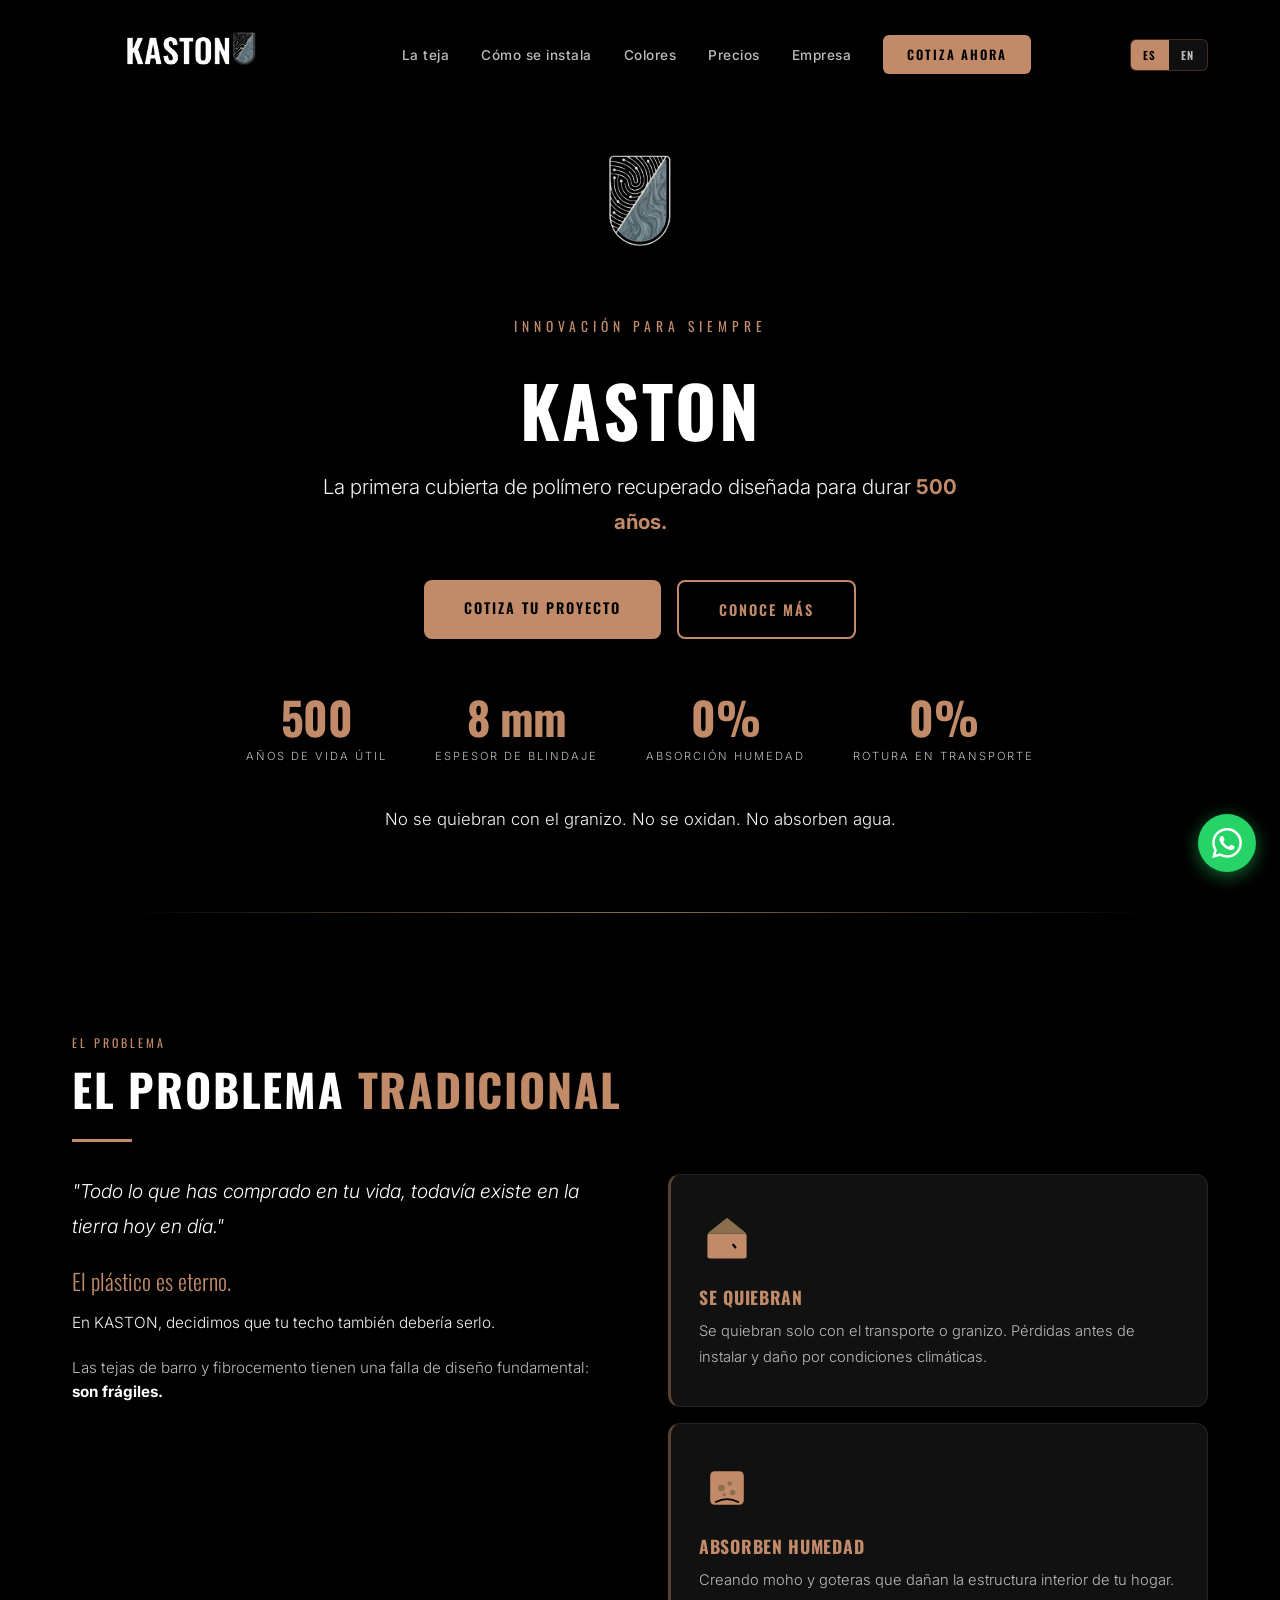
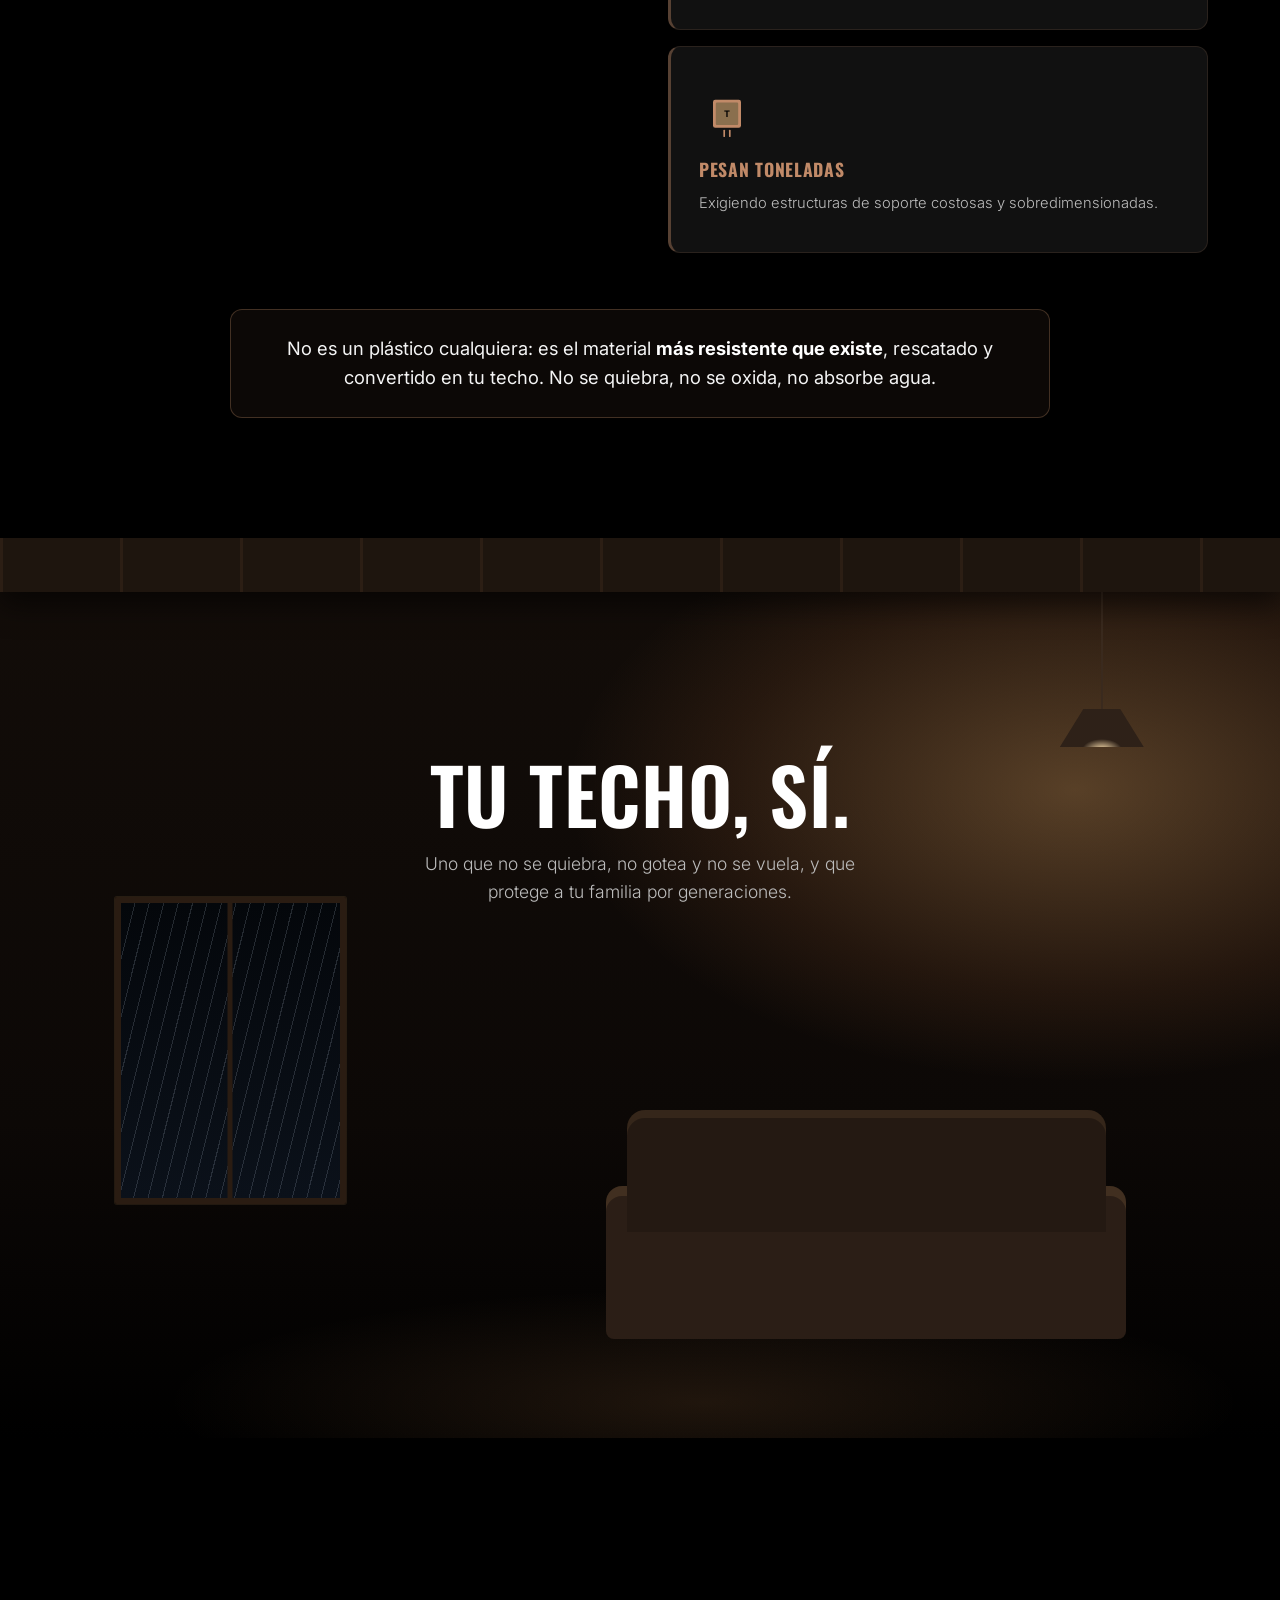
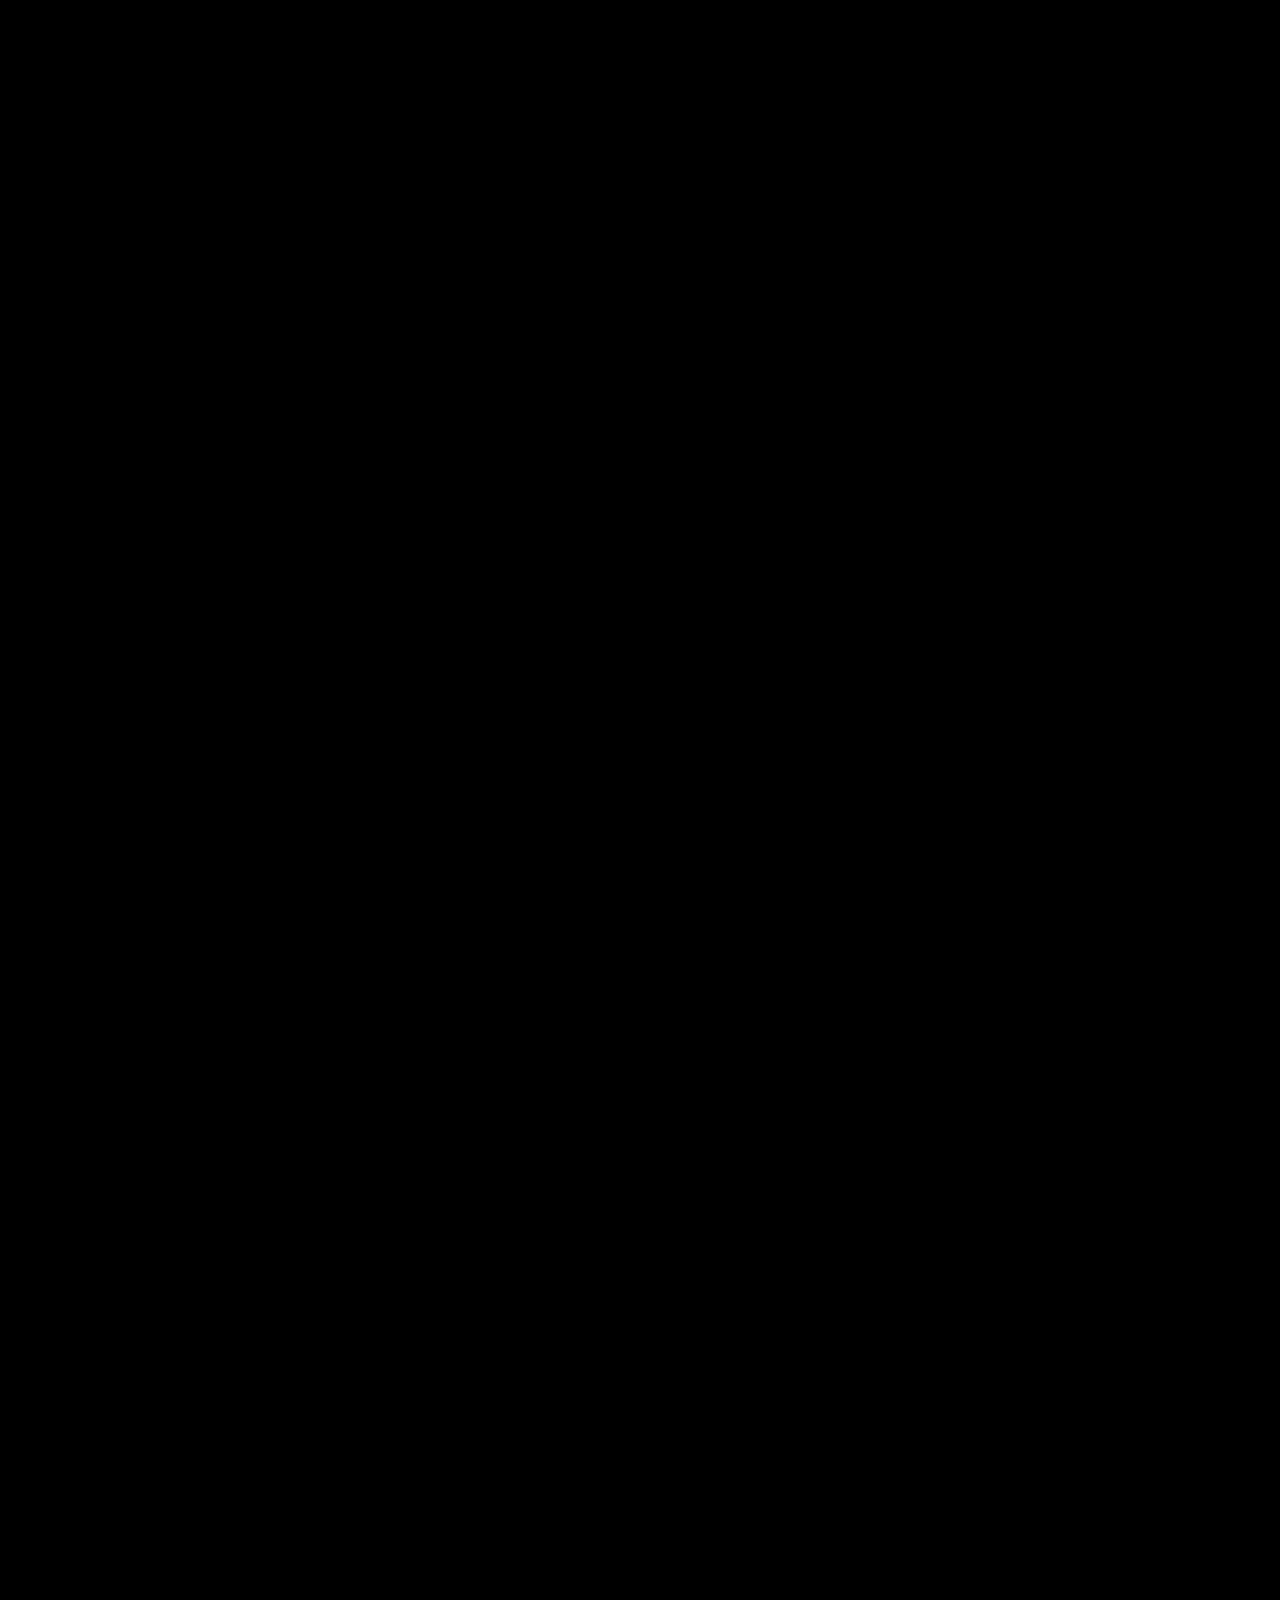
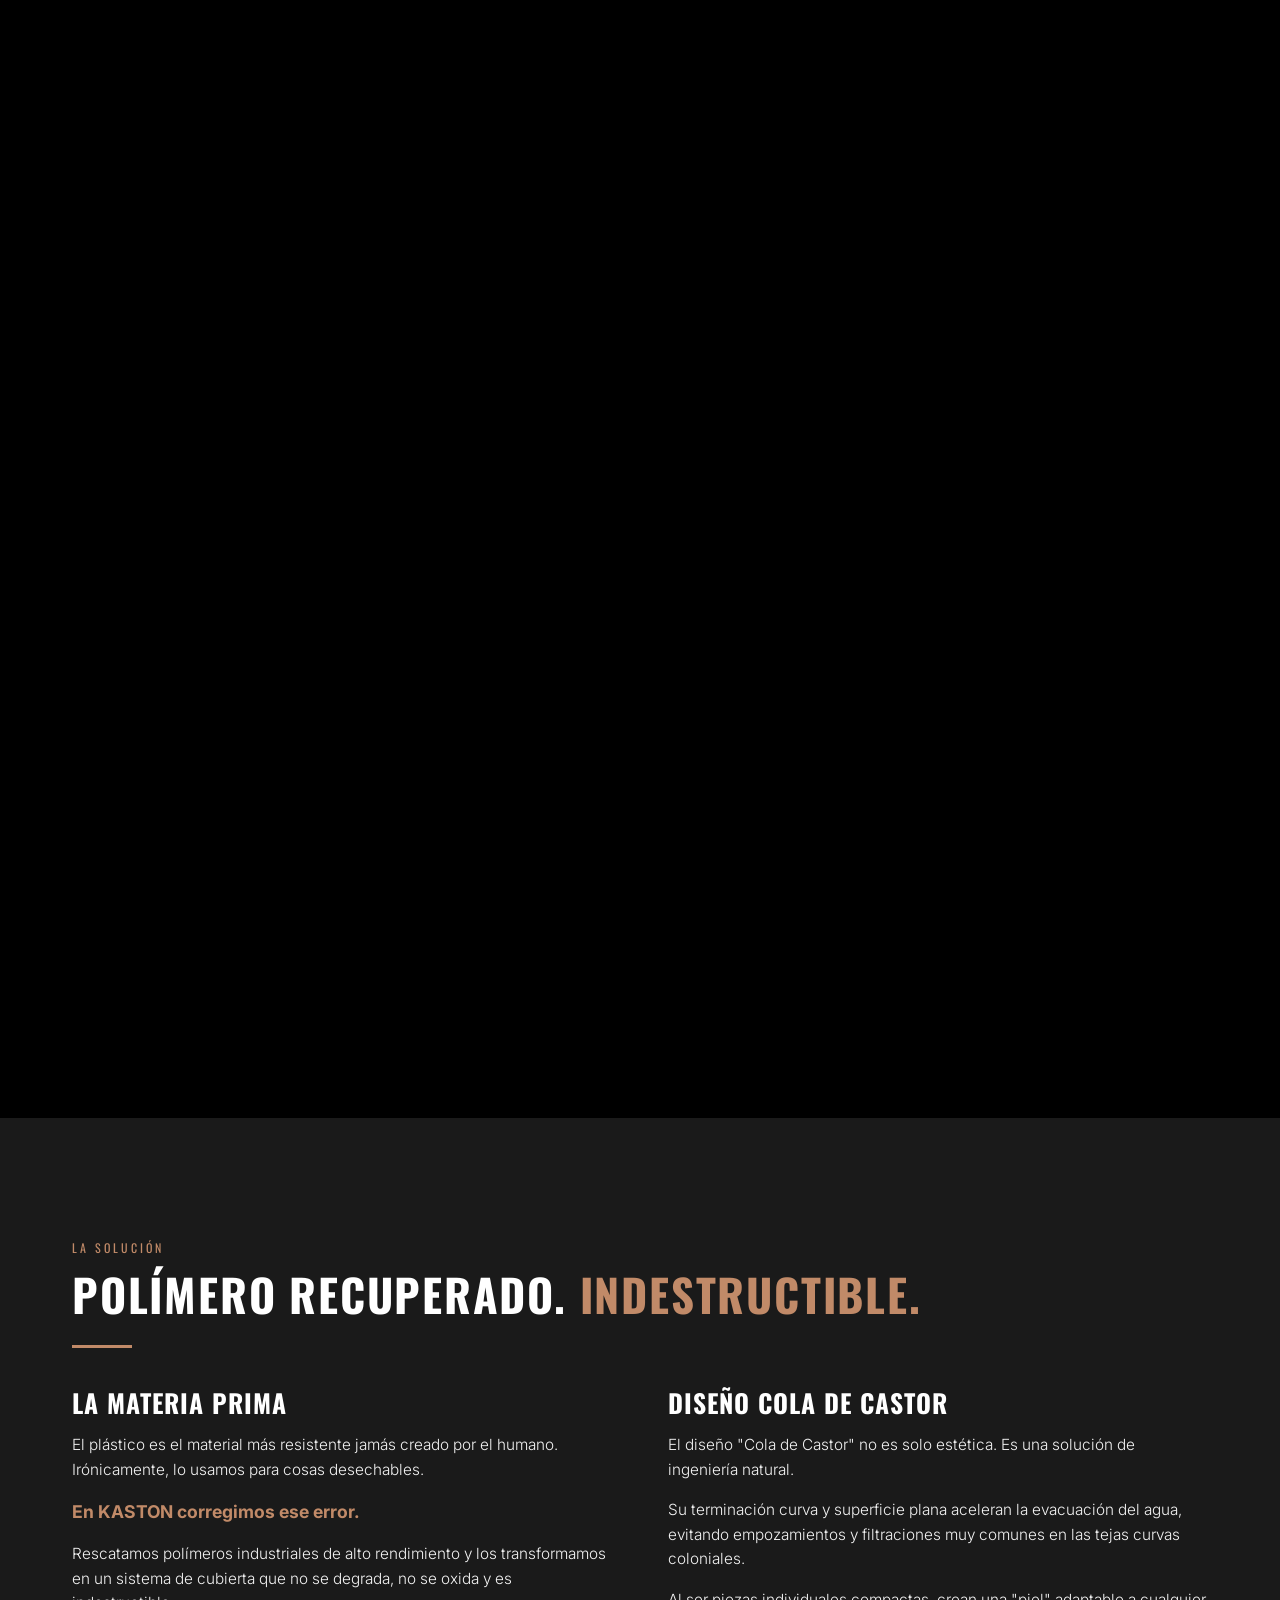
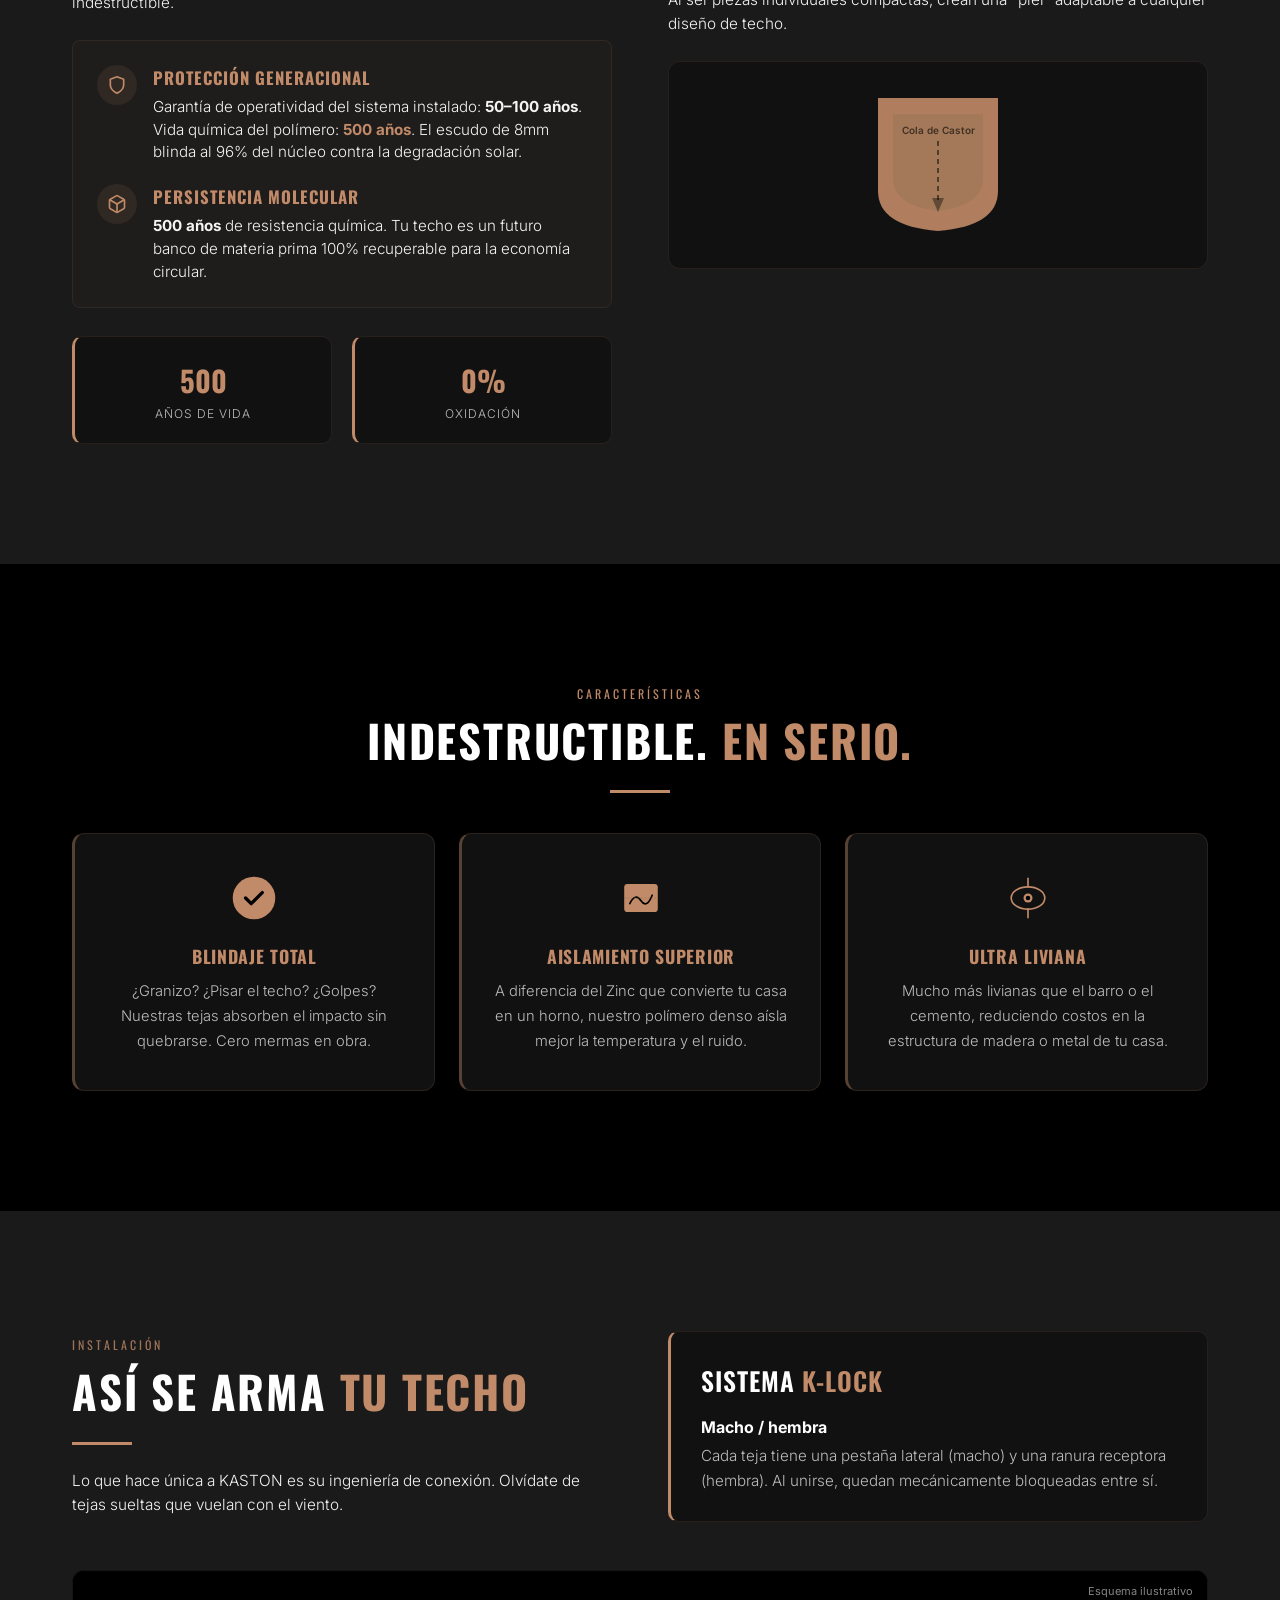
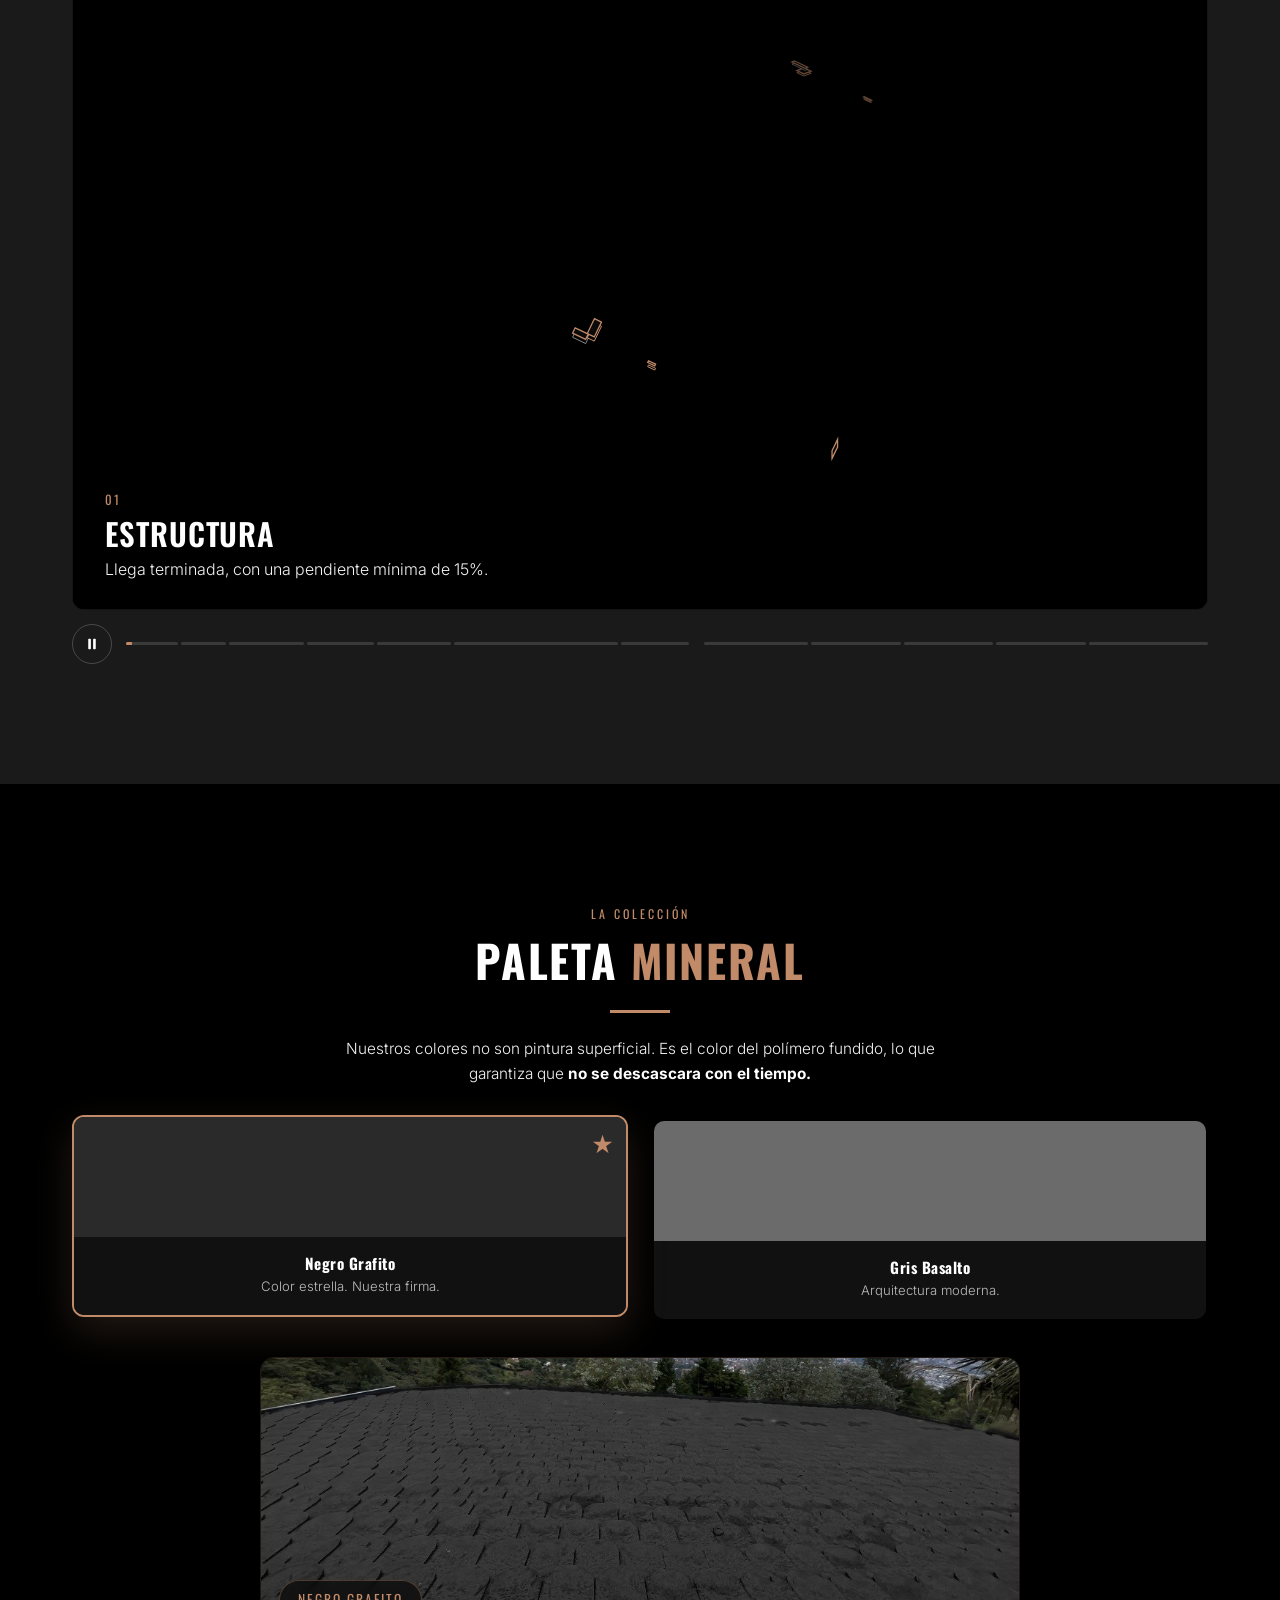
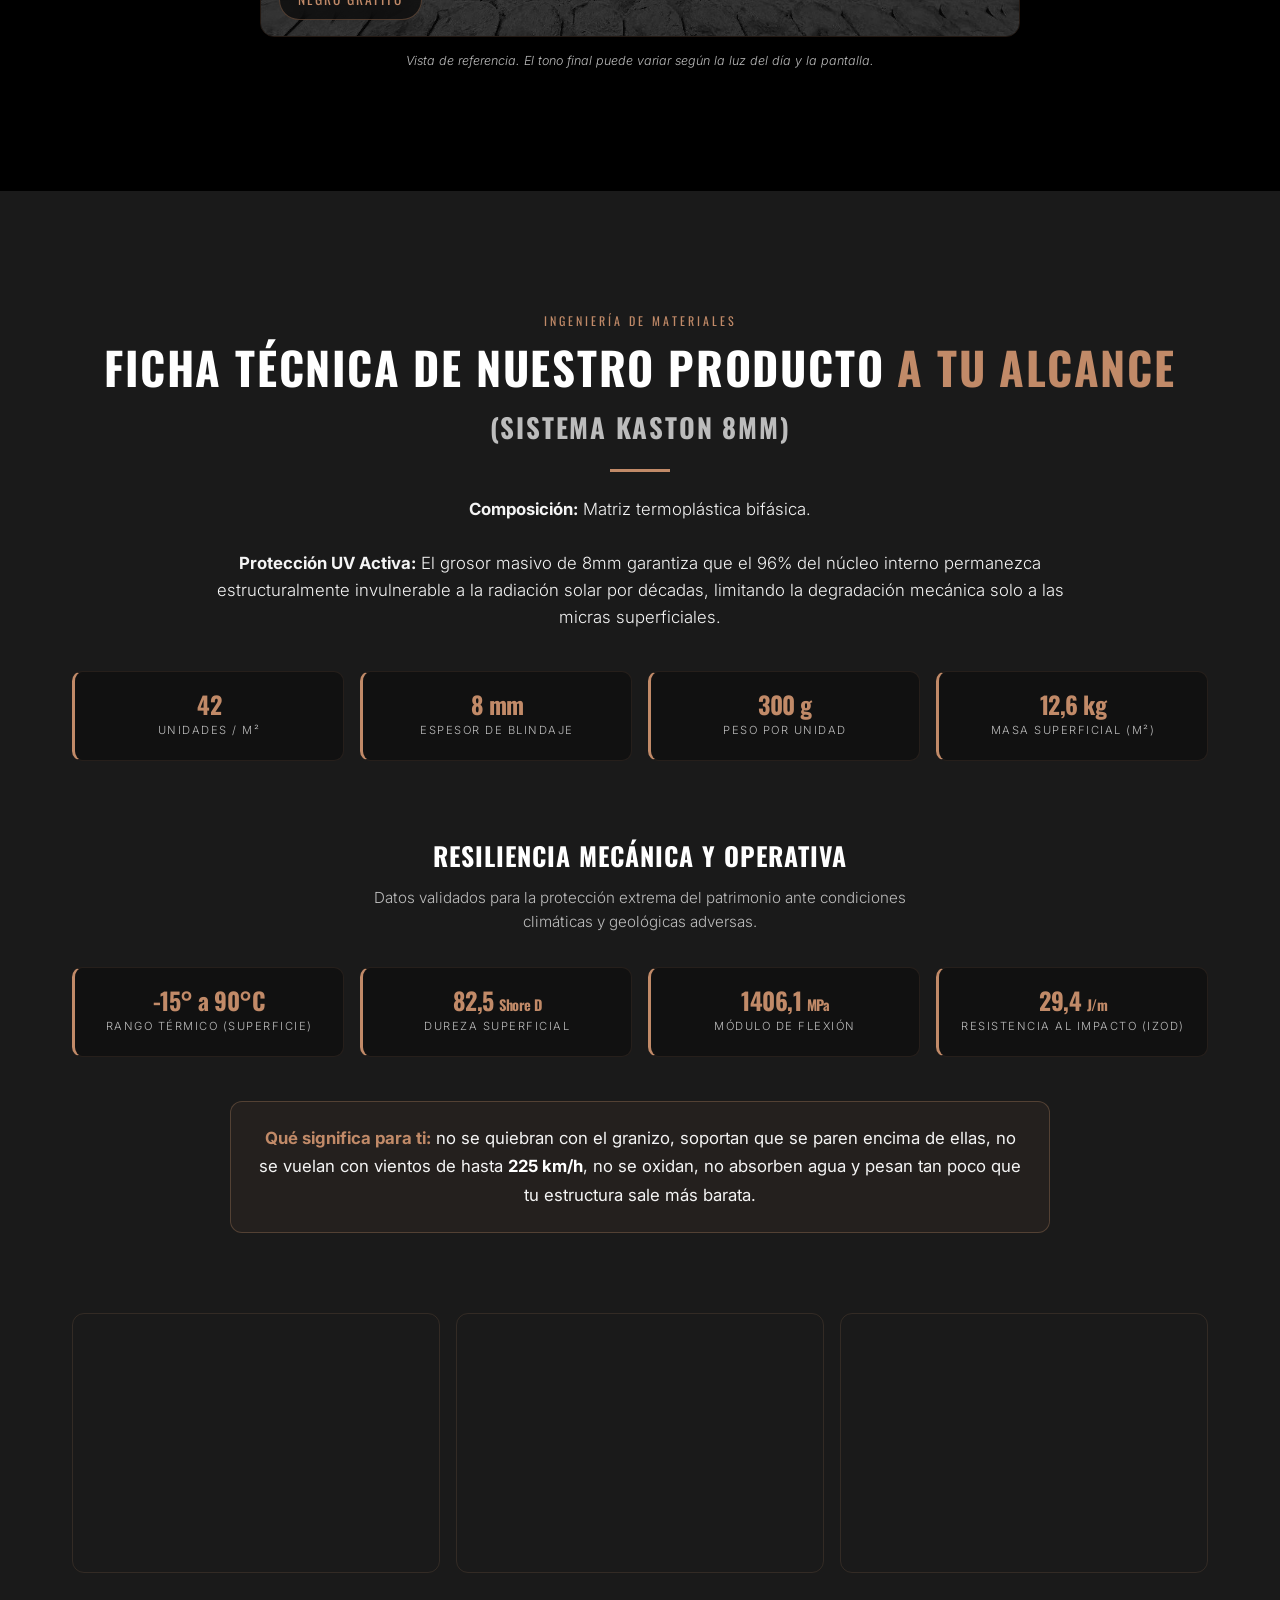
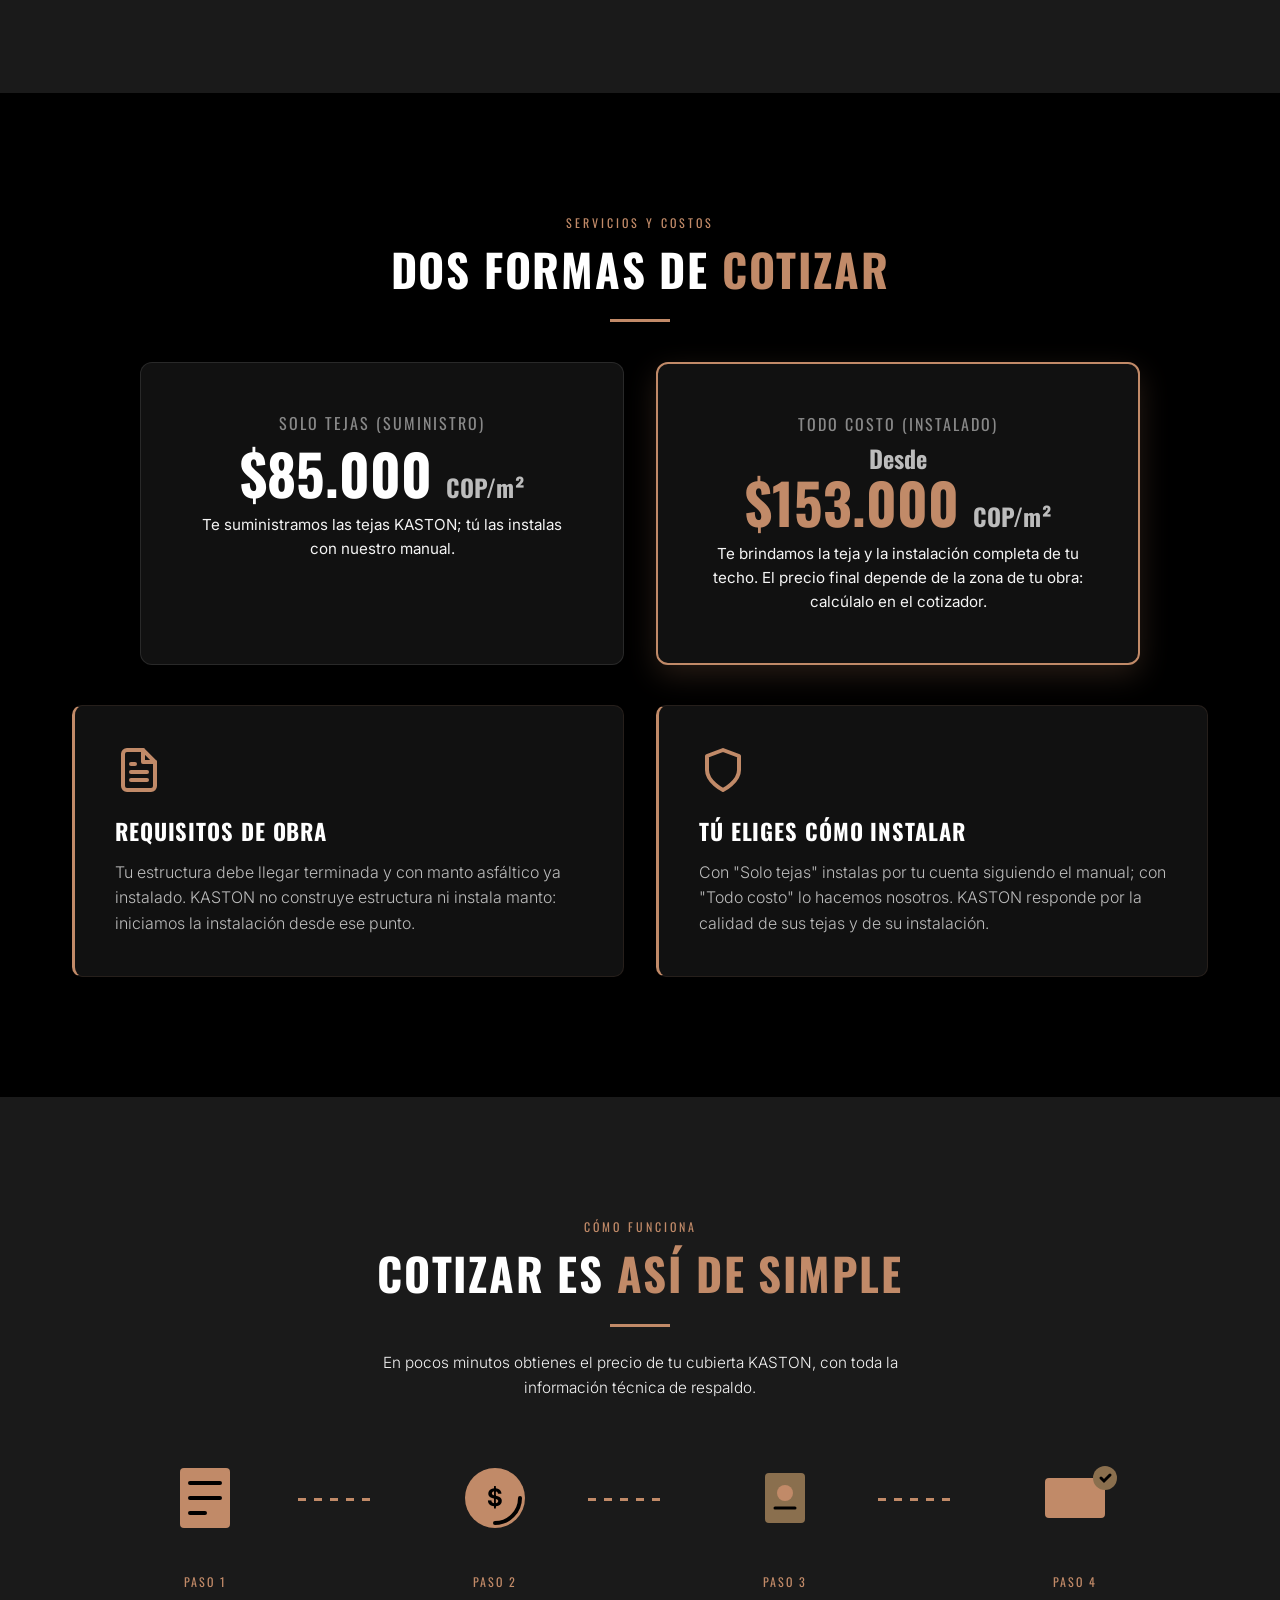
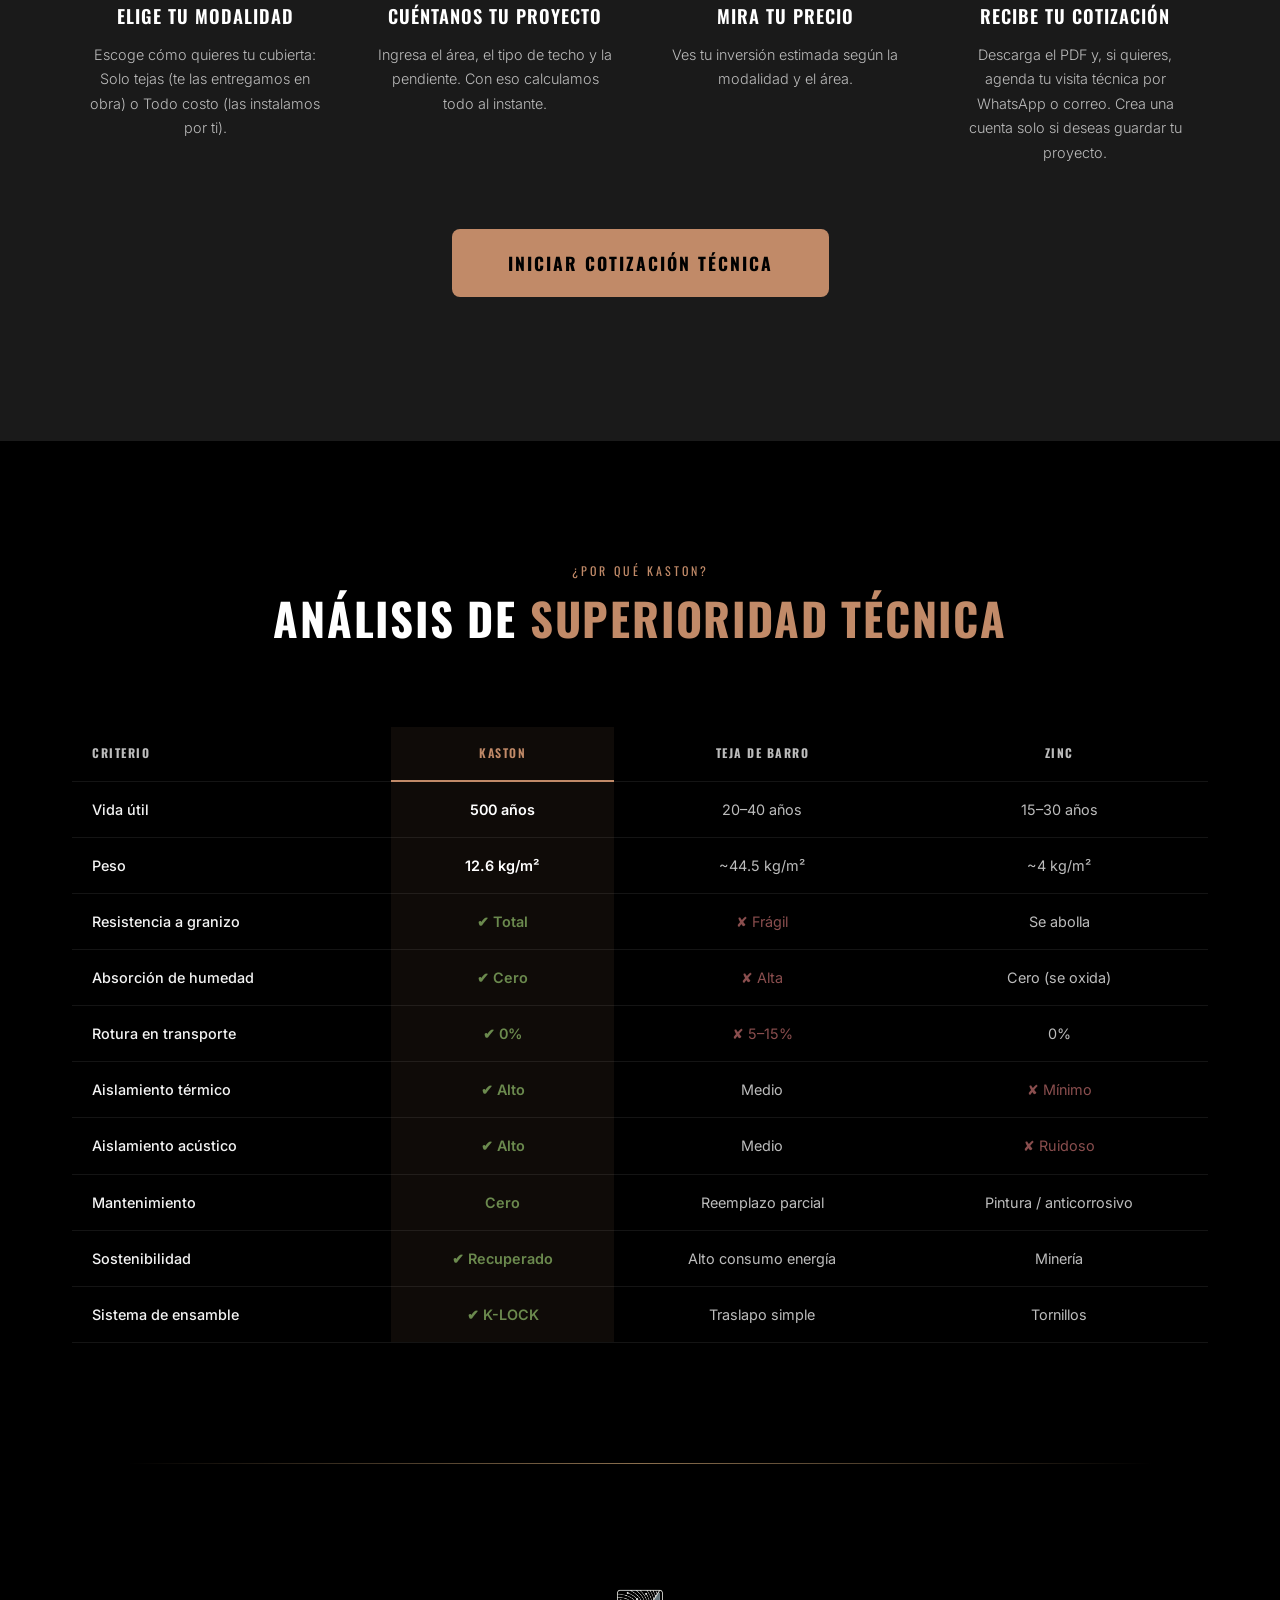
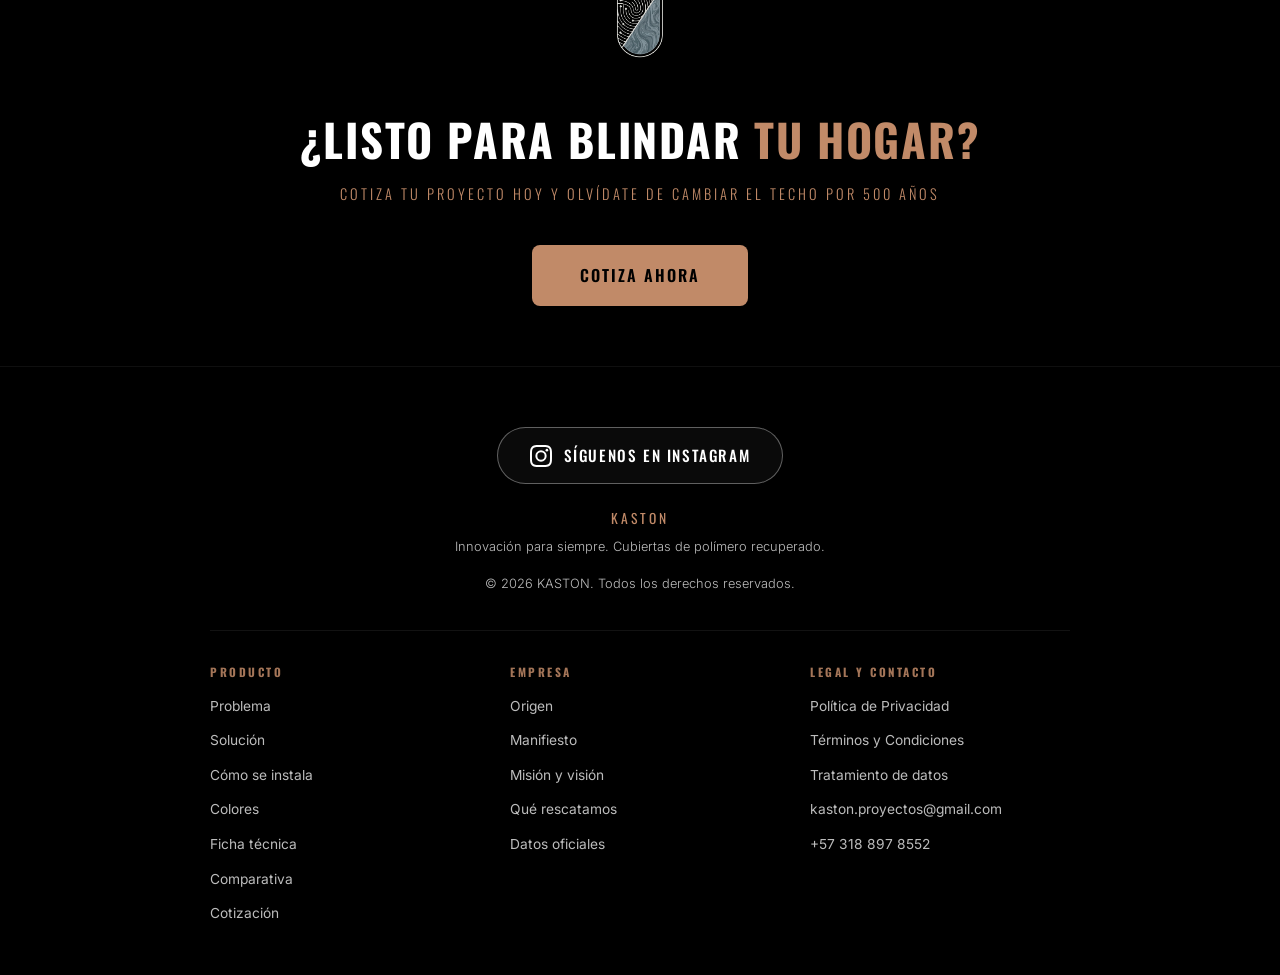
==== commit 6780007f: "fix: tejas de "El clima no lo eliges" con punta redonda Cola de Castor Las tejas de la seccion #capa" ====
--- a/index.html
+++ b/index.html
@@ -1401,25 +1401,14 @@
             background: #0d0d0e repeating-linear-gradient(0deg, transparent 0 22px, rgba(255, 255, 255, 0.025) 22px 23px);
         }
 
+        /* teja Cola de Castor: punta redonda abajo; la hilera de arriba tapa su parte alta */
         .capas-tile {
             position: absolute;
-            background: linear-gradient(180deg, #4a4e54 0%, #33363a 42%, #232629 100%);
-            border-radius: 3px 3px 6px 6px;
+            background: linear-gradient(180deg, #26292c 0%, #313438 55%, #45494e 90%, #2b2d30 100%);
+            border-radius: 2px 2px 50% 50% / 2px 2px 34% 34%;
             border-left: 1px solid #16181a;
             border-right: 1px solid #16181a;
-            box-shadow: inset 0 1px 0 rgba(255, 255, 255, 0.07), 0 10px 12px -6px rgba(0, 0, 0, 0.8);
-        }
-
-        .capas-tile::after {
-            content: '';
-            position: absolute;
-            top: 7%;
-            left: 50%;
-            width: 24%;
-            height: 9%;
-            transform: translateX(-50%);
-            background: #17191b;
-            border-radius: 2px;
+            box-shadow: inset 0 -1px 0 rgba(255, 255, 255, 0.1), 0 8px 10px -5px rgba(0, 0, 0, 0.85);
         }
 
         .capas-eave {
@@ -3576,7 +3565,9 @@
             // --- Tejas: se crean siempre (la versión estática también las muestra) ---
             // Se instalan de abajo hacia arriba y de izquierda a derecha; cada
             // hilera superior traslapa a la de abajo, como el K-LOCK.
-            var COLS = 7, ROWS = 5, PITCH = 100 / ROWS, tiles = [];
+            var ROWS = 5, PITCH = 100 / ROWS, tiles = [];
+            // Cada teja es un poco más ancha que la franja que queda a la vista, como la Cola de Castor real
+            var COLS = Math.max(5, Math.min(18, Math.round(plane.offsetWidth / (plane.offsetHeight / ROWS * 1.2)) || 7));
             for (var r = ROWS - 1; r >= 0; r--) {
                 var shift = r % 2 ? 0.5 : 0;
                 for (var c = shift ? -1 : 0; c < COLS; c++) {
@@ -3584,8 +3575,8 @@
                     el.className = 'capas-tile';
                     el.style.left = ((c + shift) / COLS * 100) + '%';
                     el.style.width = (100 / COLS) + '%';
-                    el.style.top = (r * PITCH - PITCH * 0.28) + '%';
-                    el.style.height = (PITCH * 1.28) + '%';
+                    el.style.top = (r * PITCH - PITCH * 0.6) + '%';
+                    el.style.height = (PITCH * 1.6) + '%';
                     el.style.zIndex = ROWS - r;
                     plane.appendChild(el);
                     tiles.push({ el: el, v: -1 });
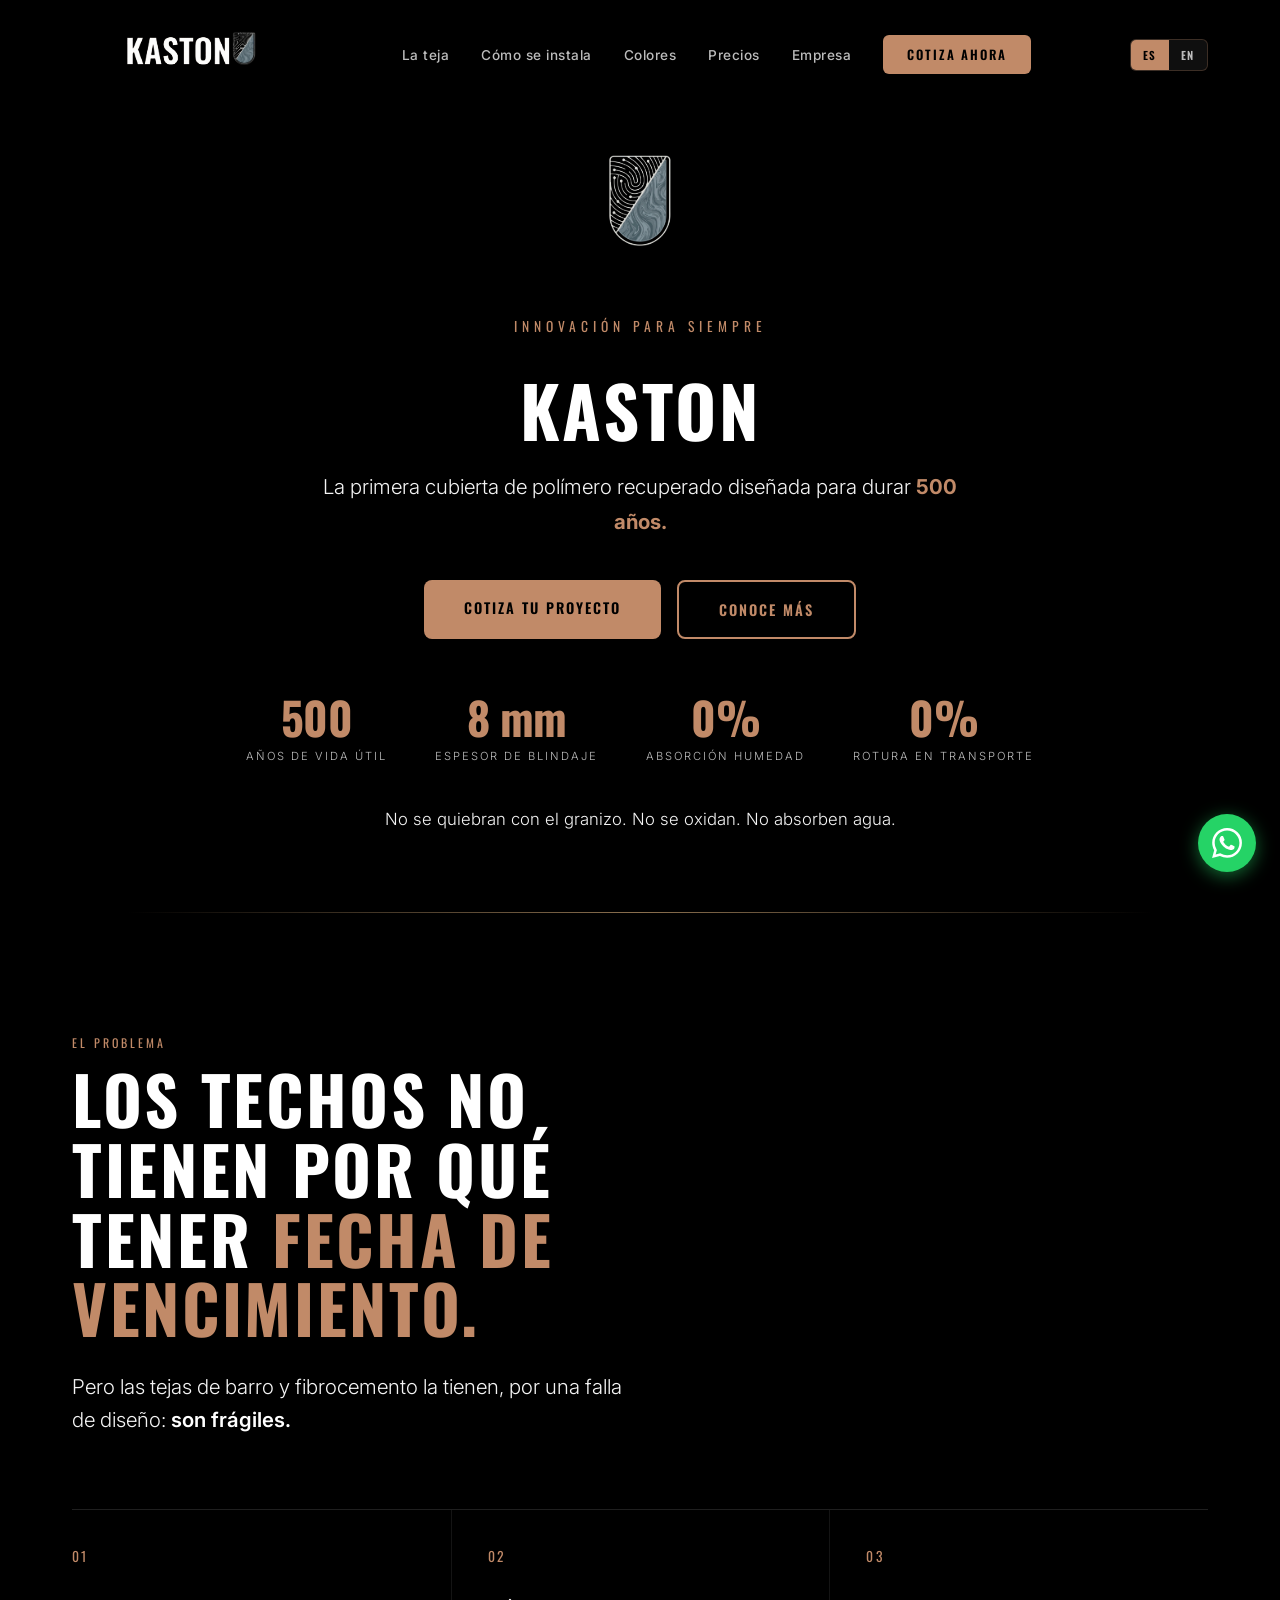
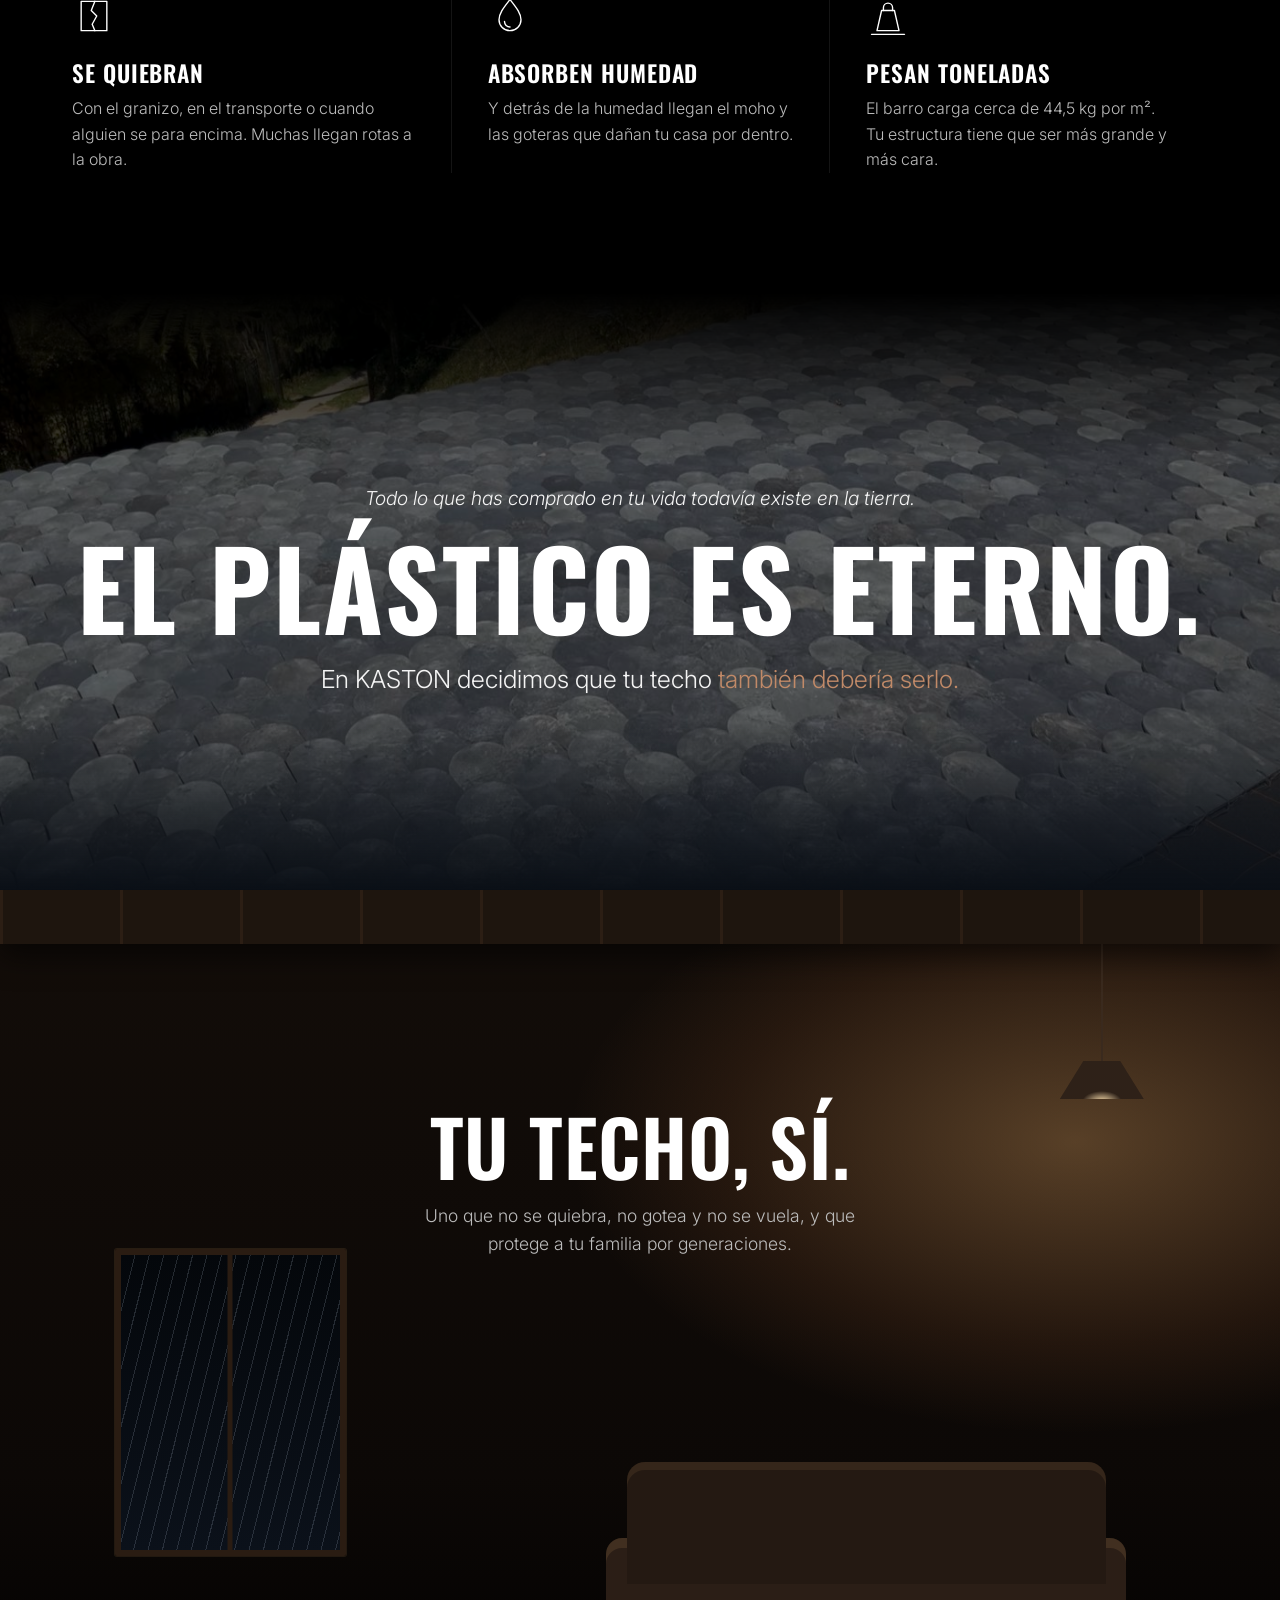
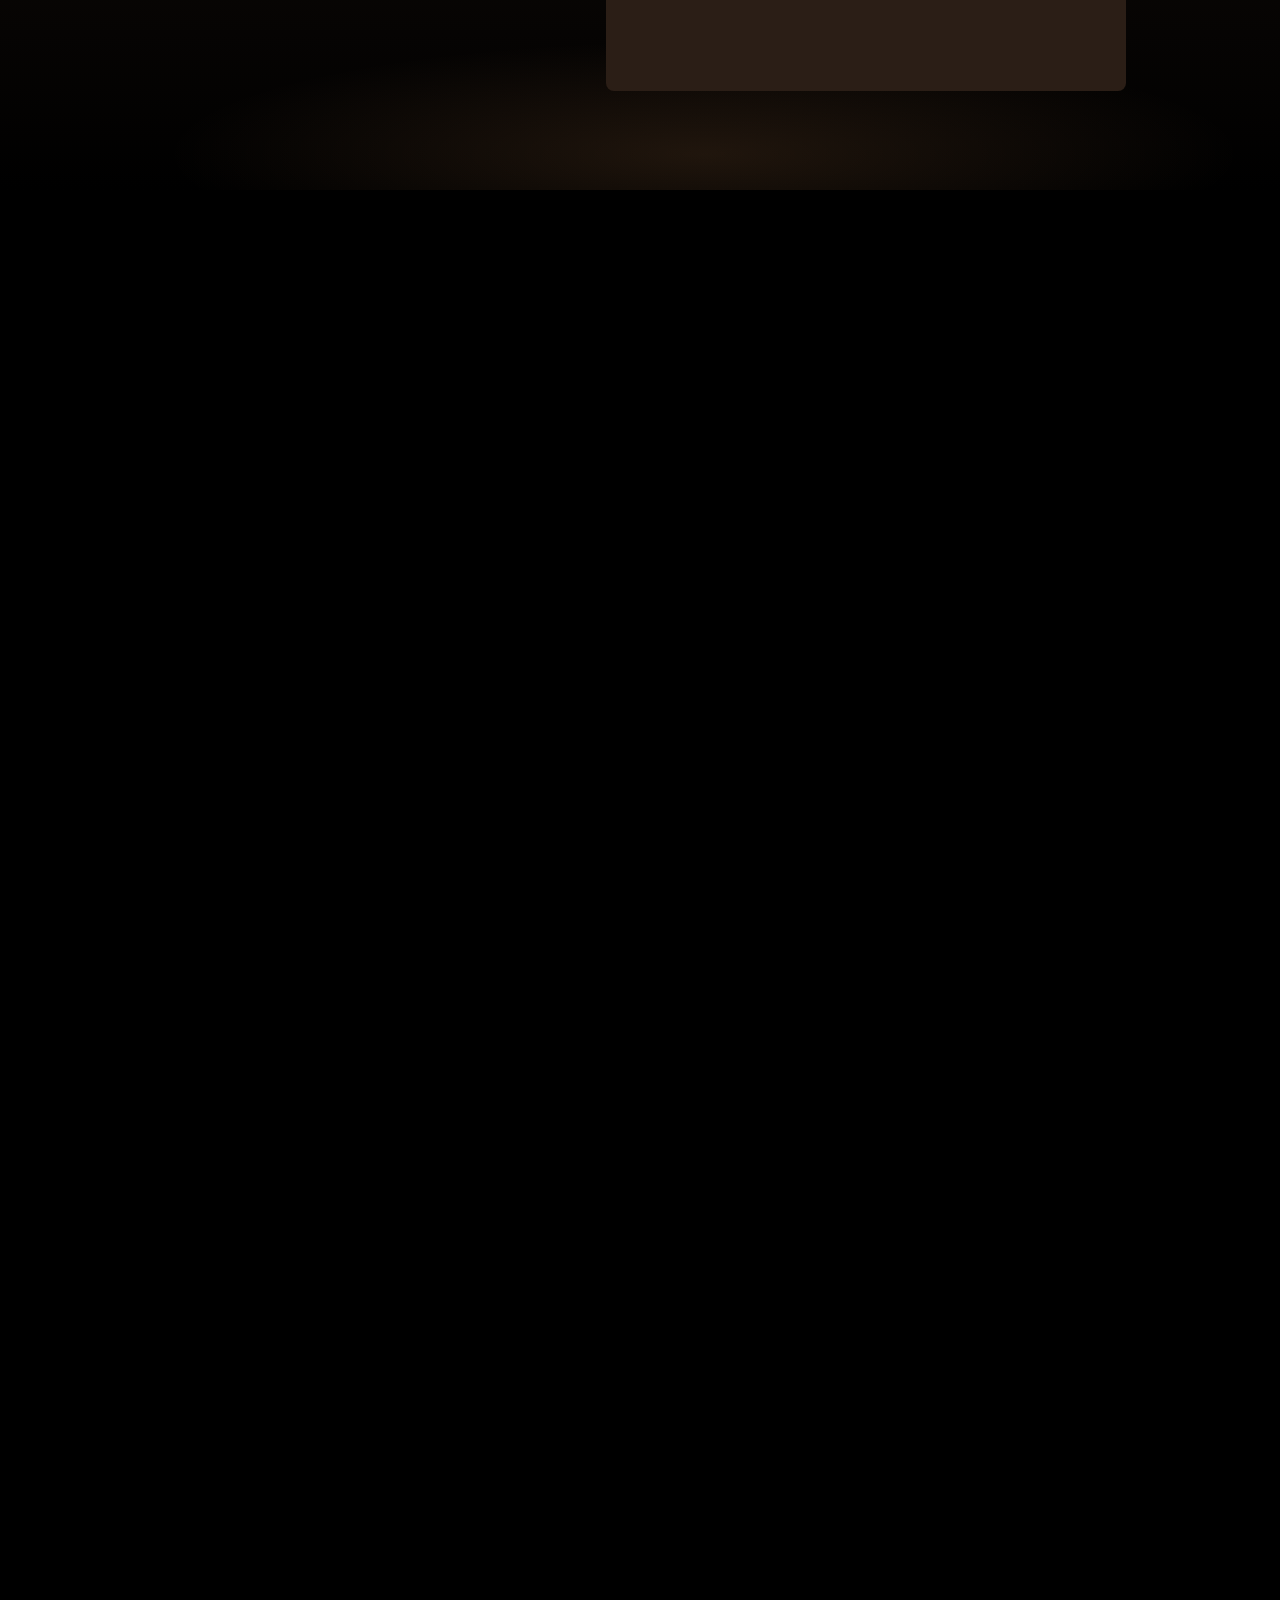
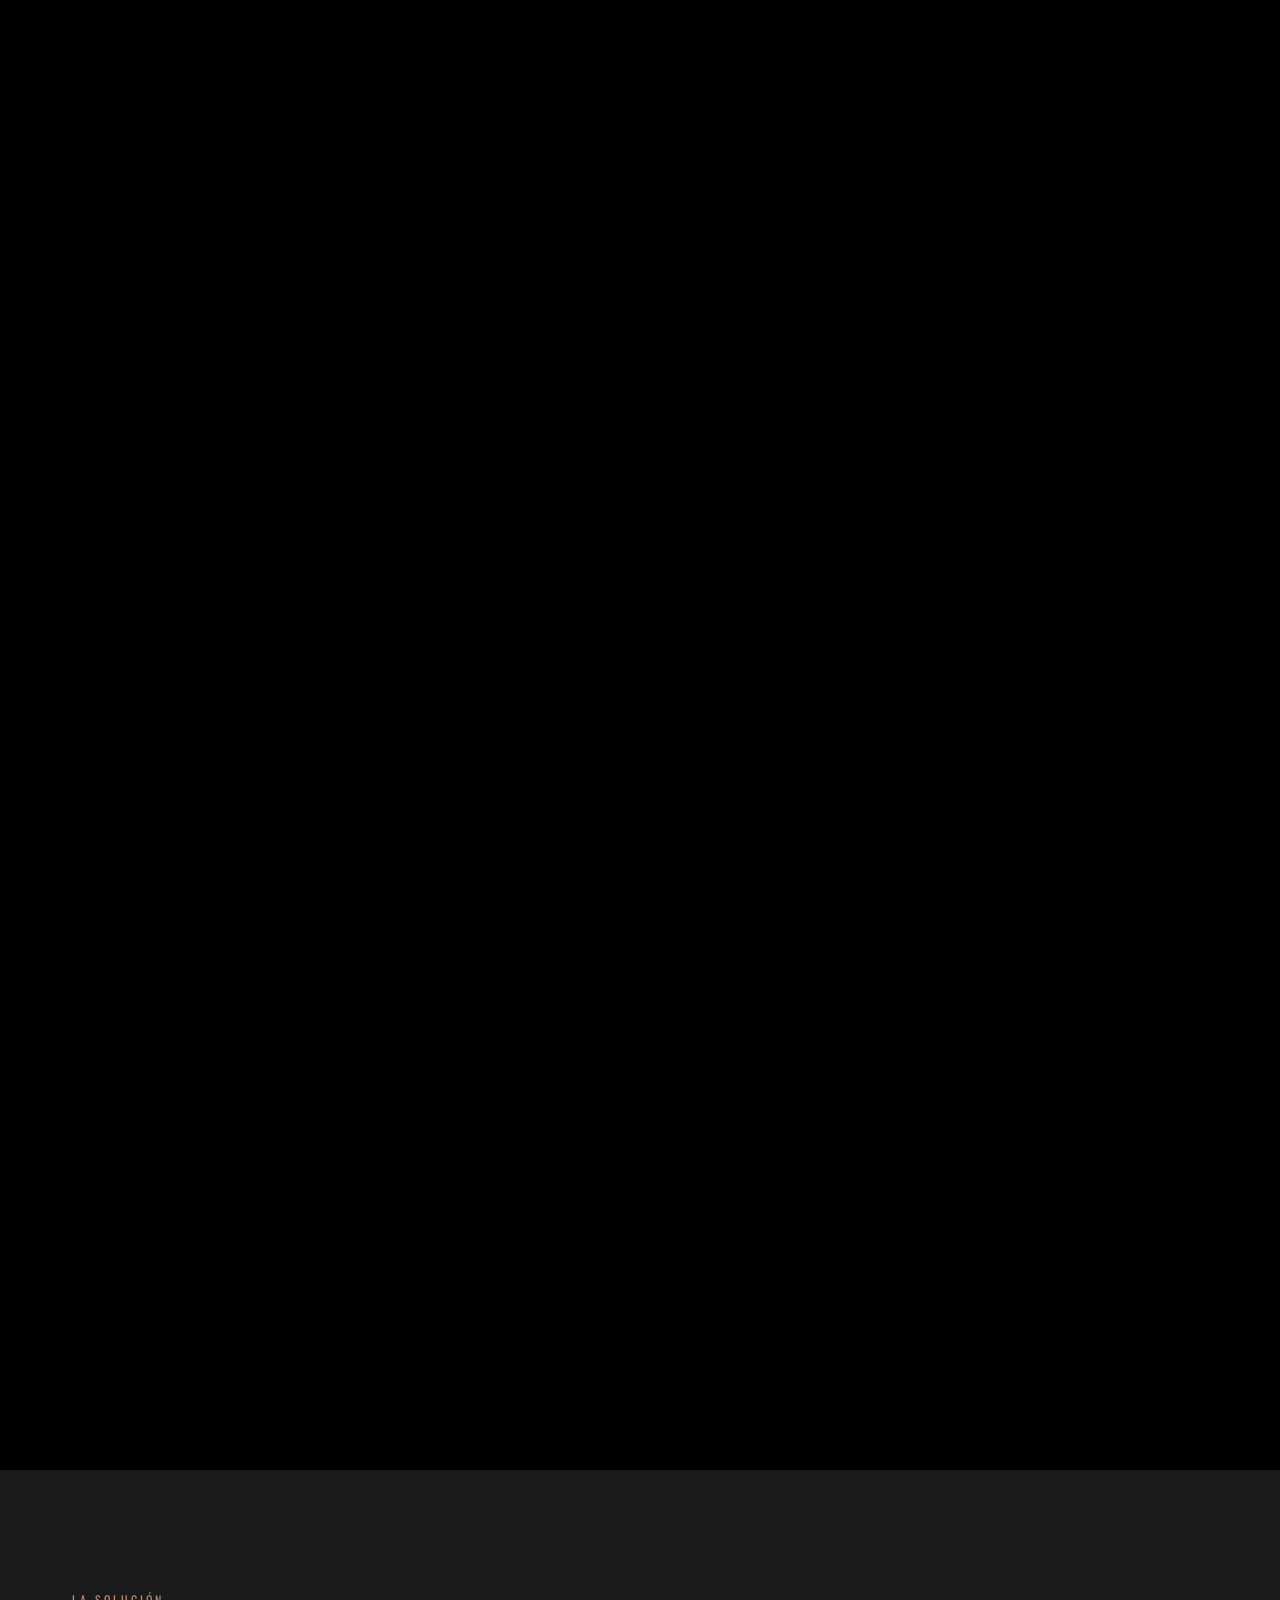
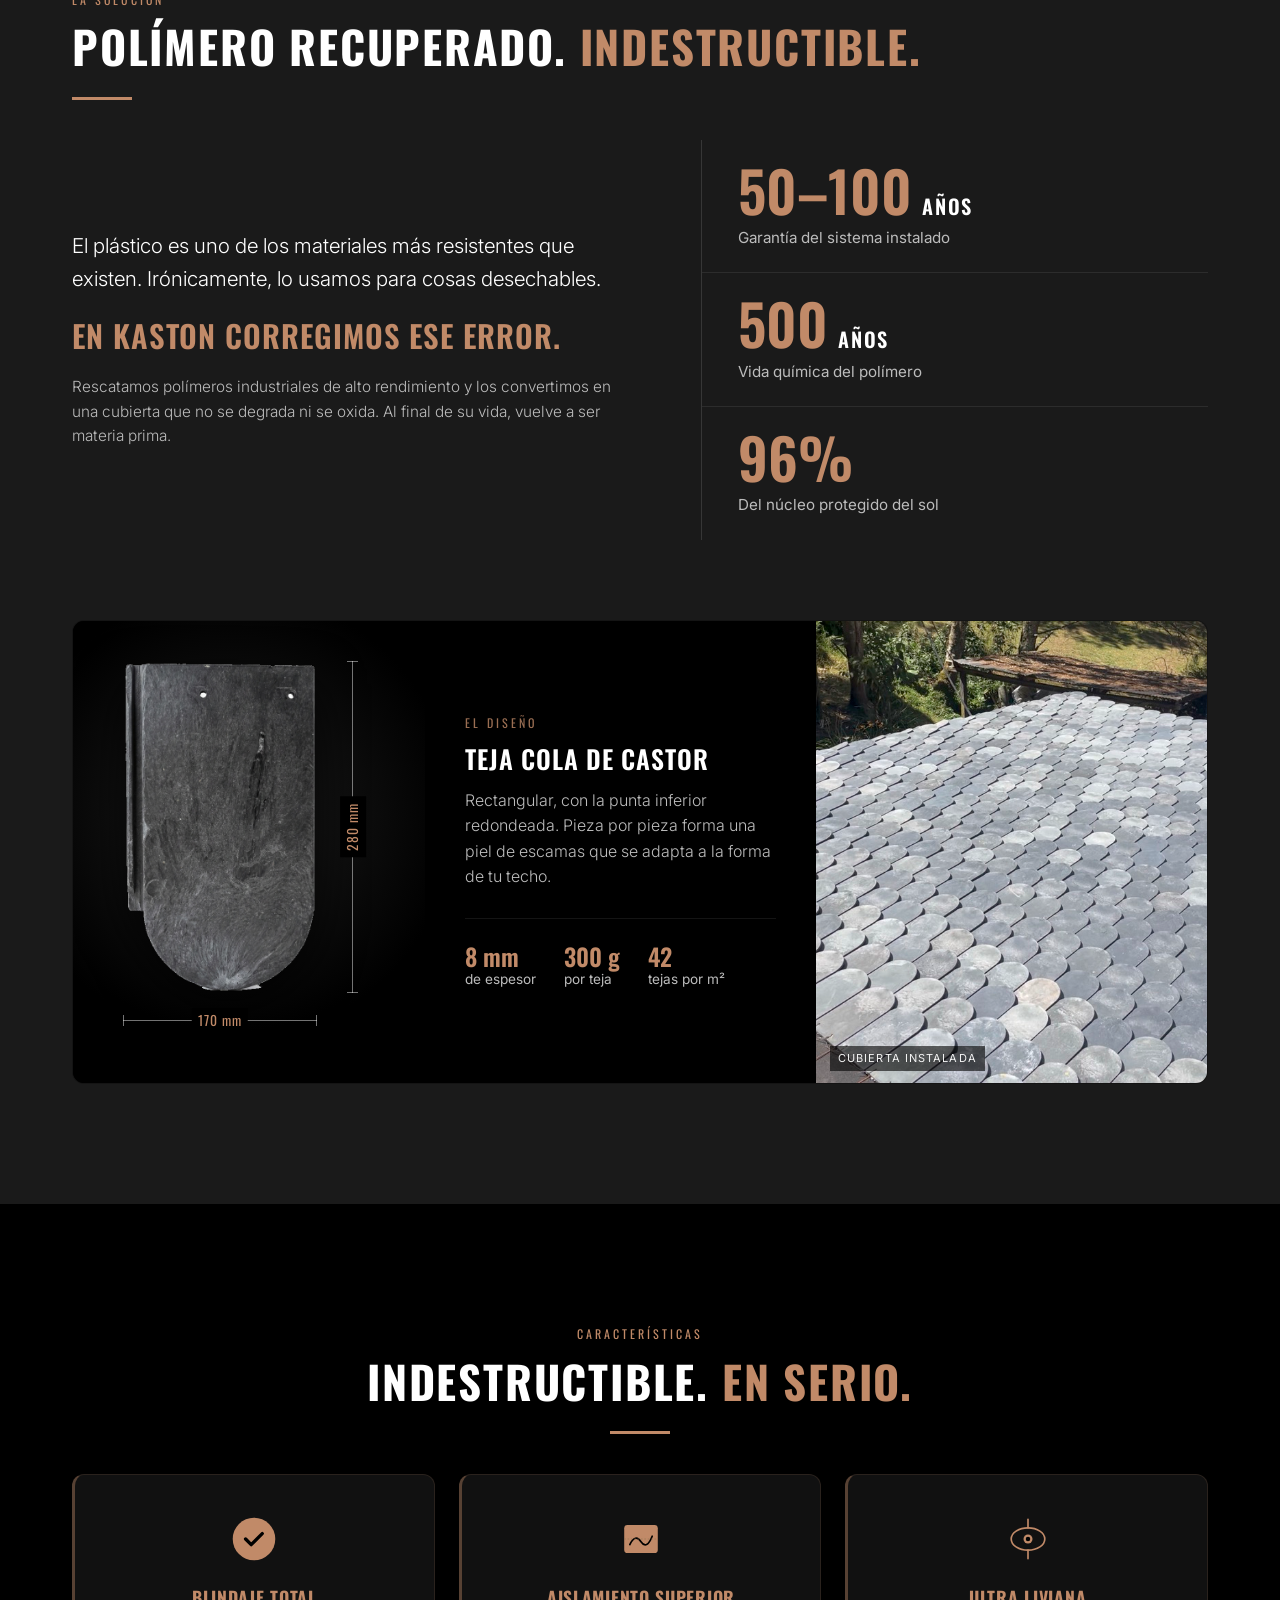
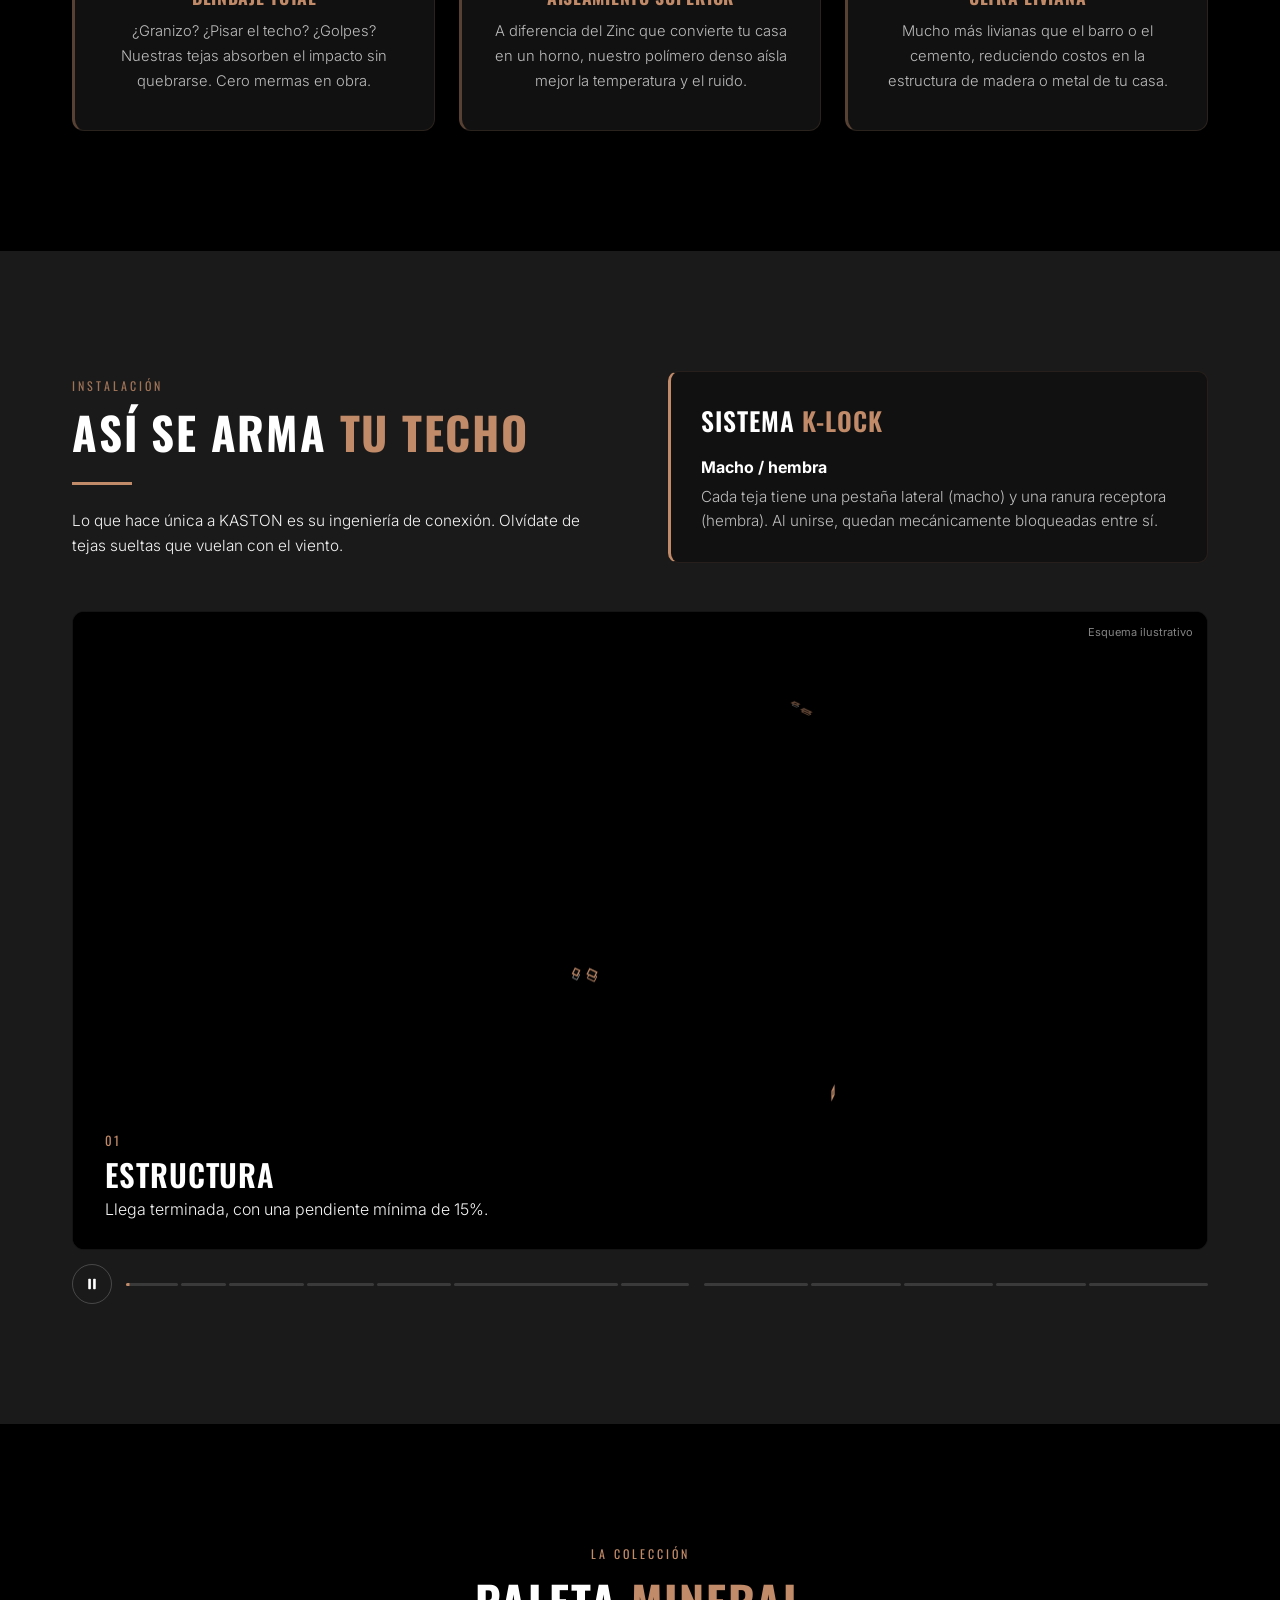
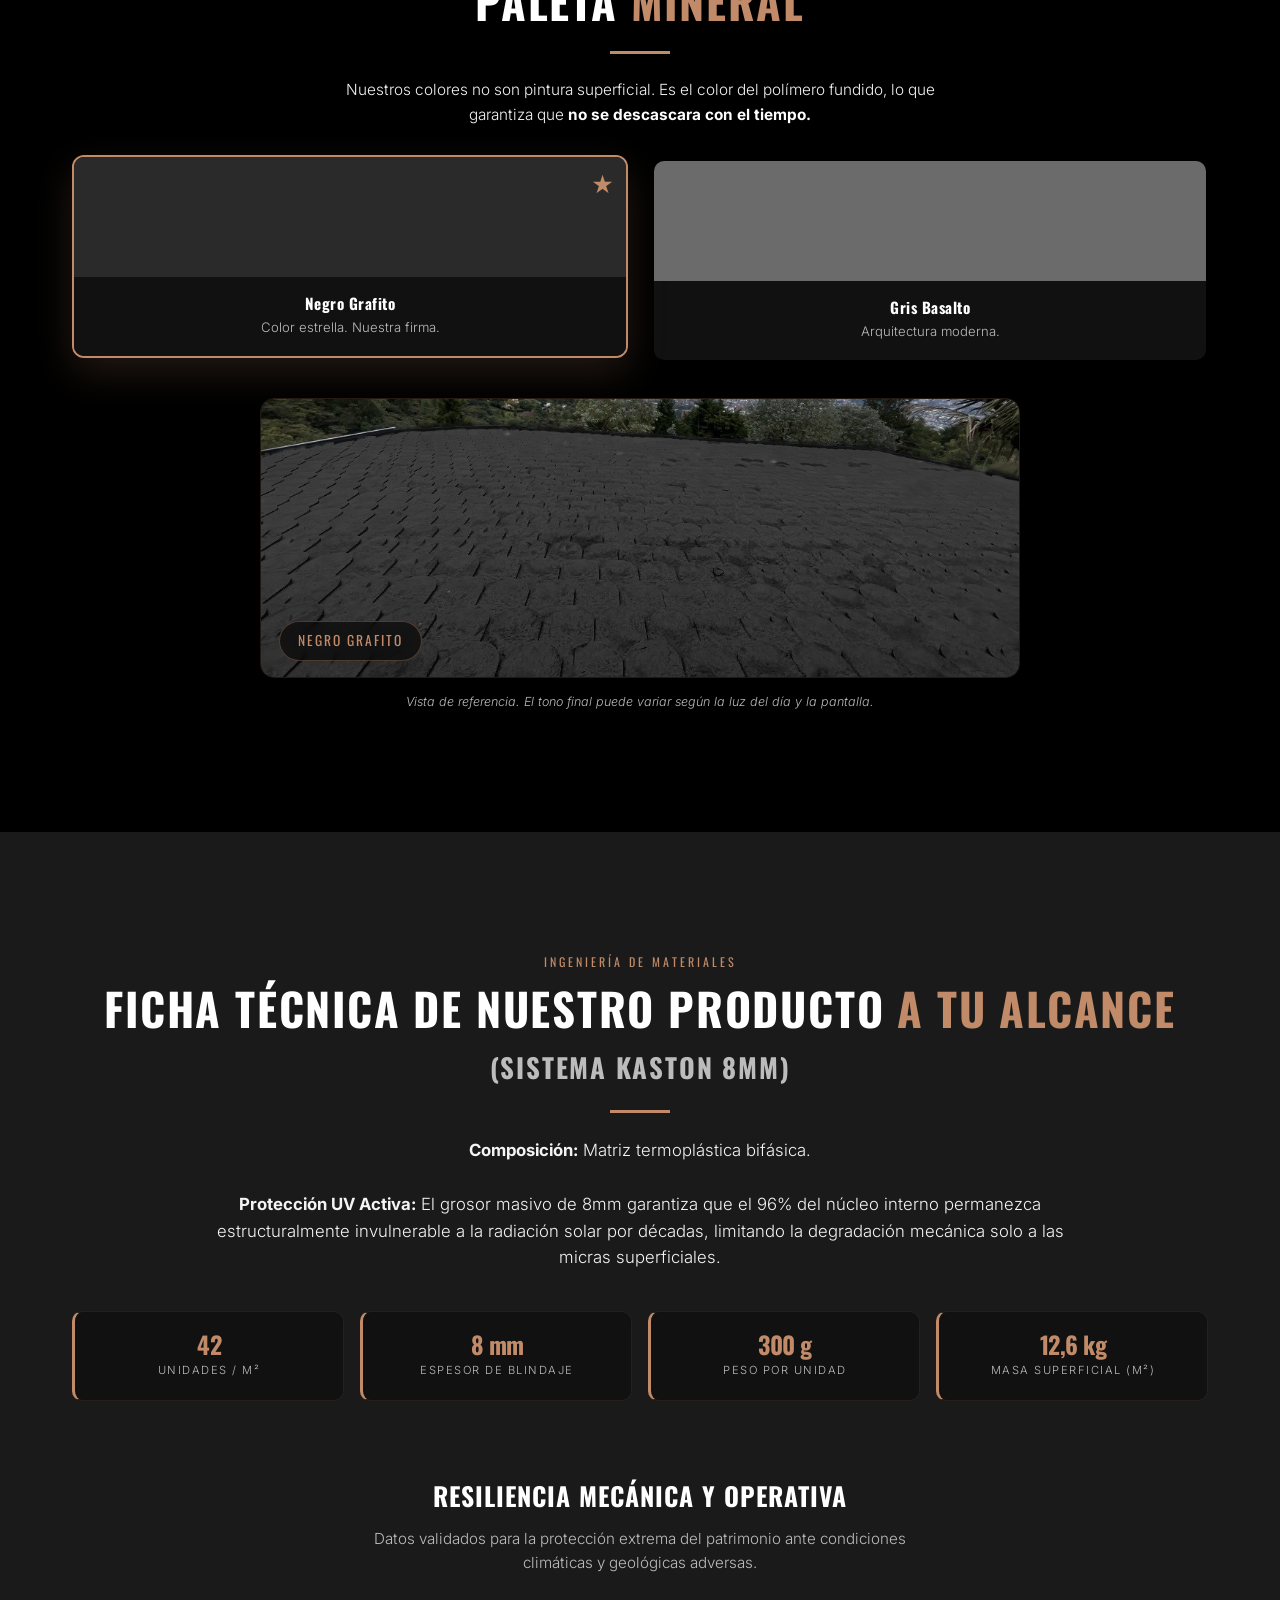
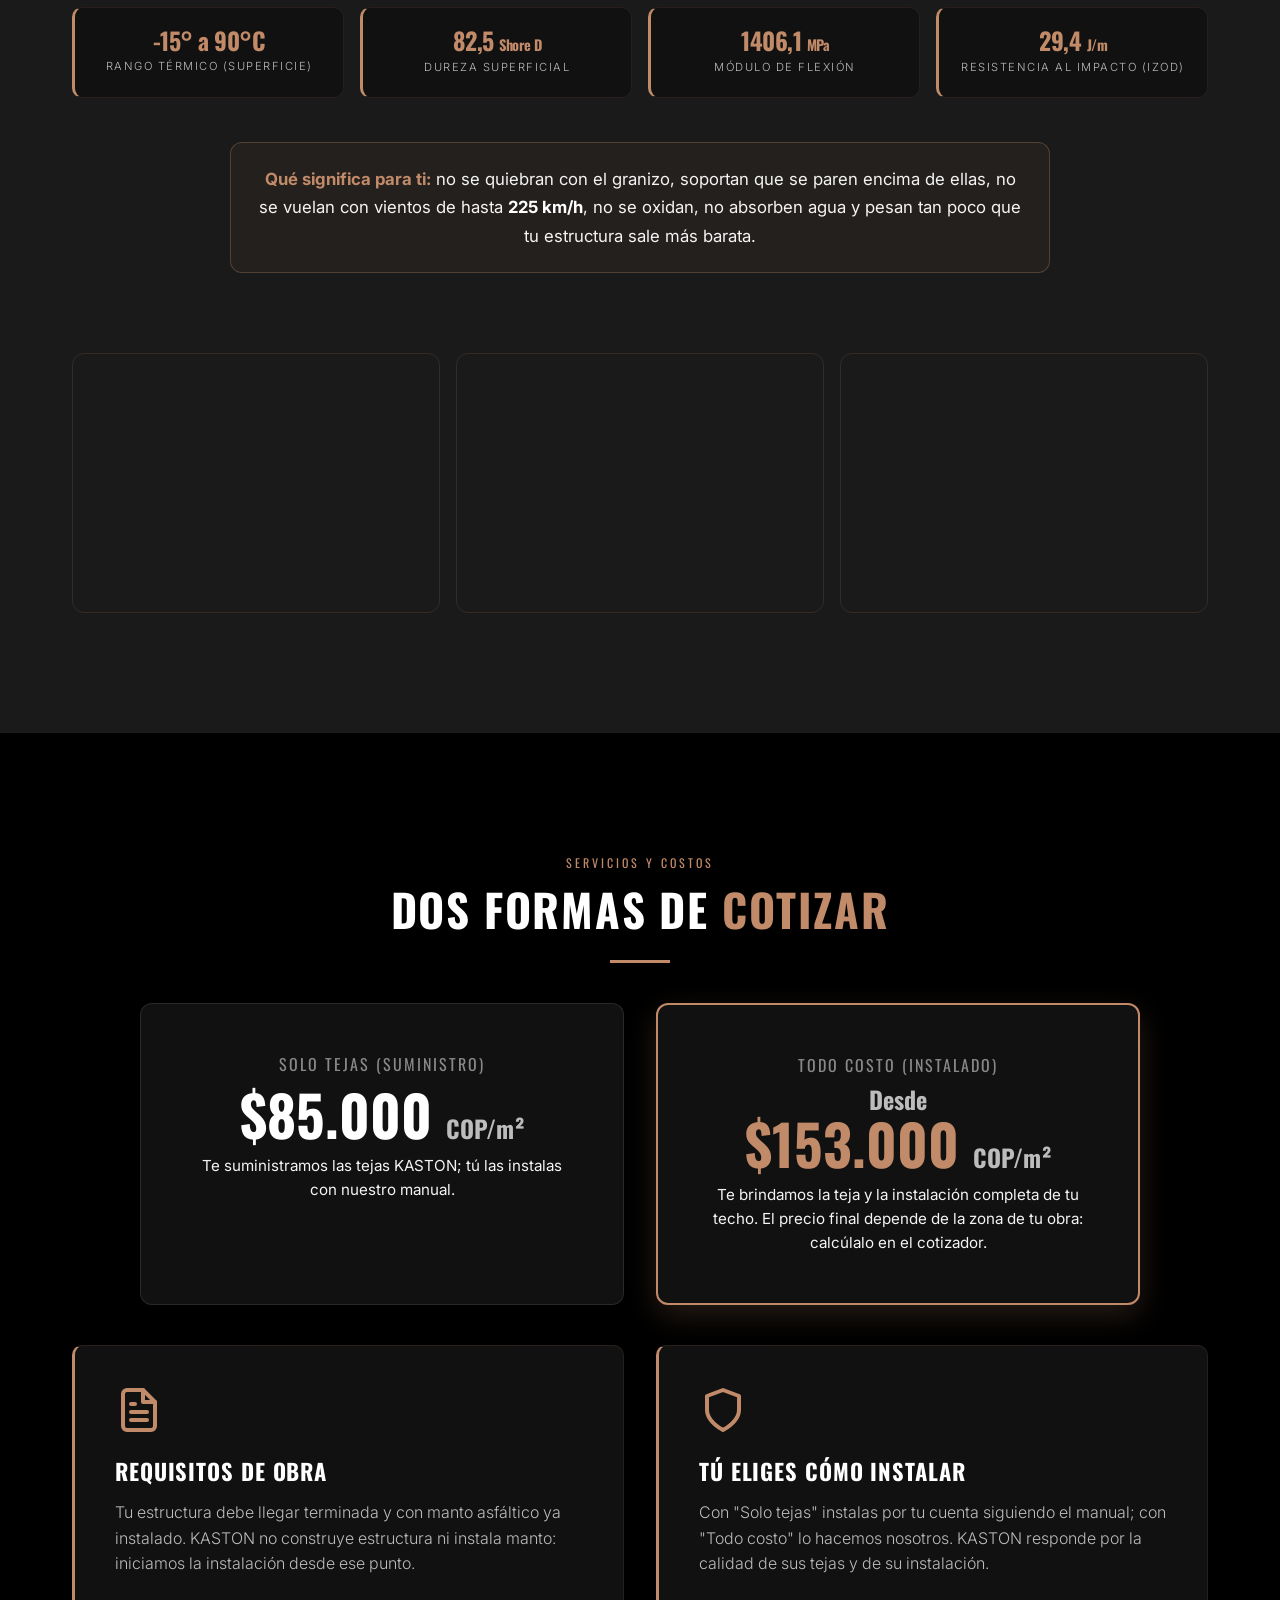
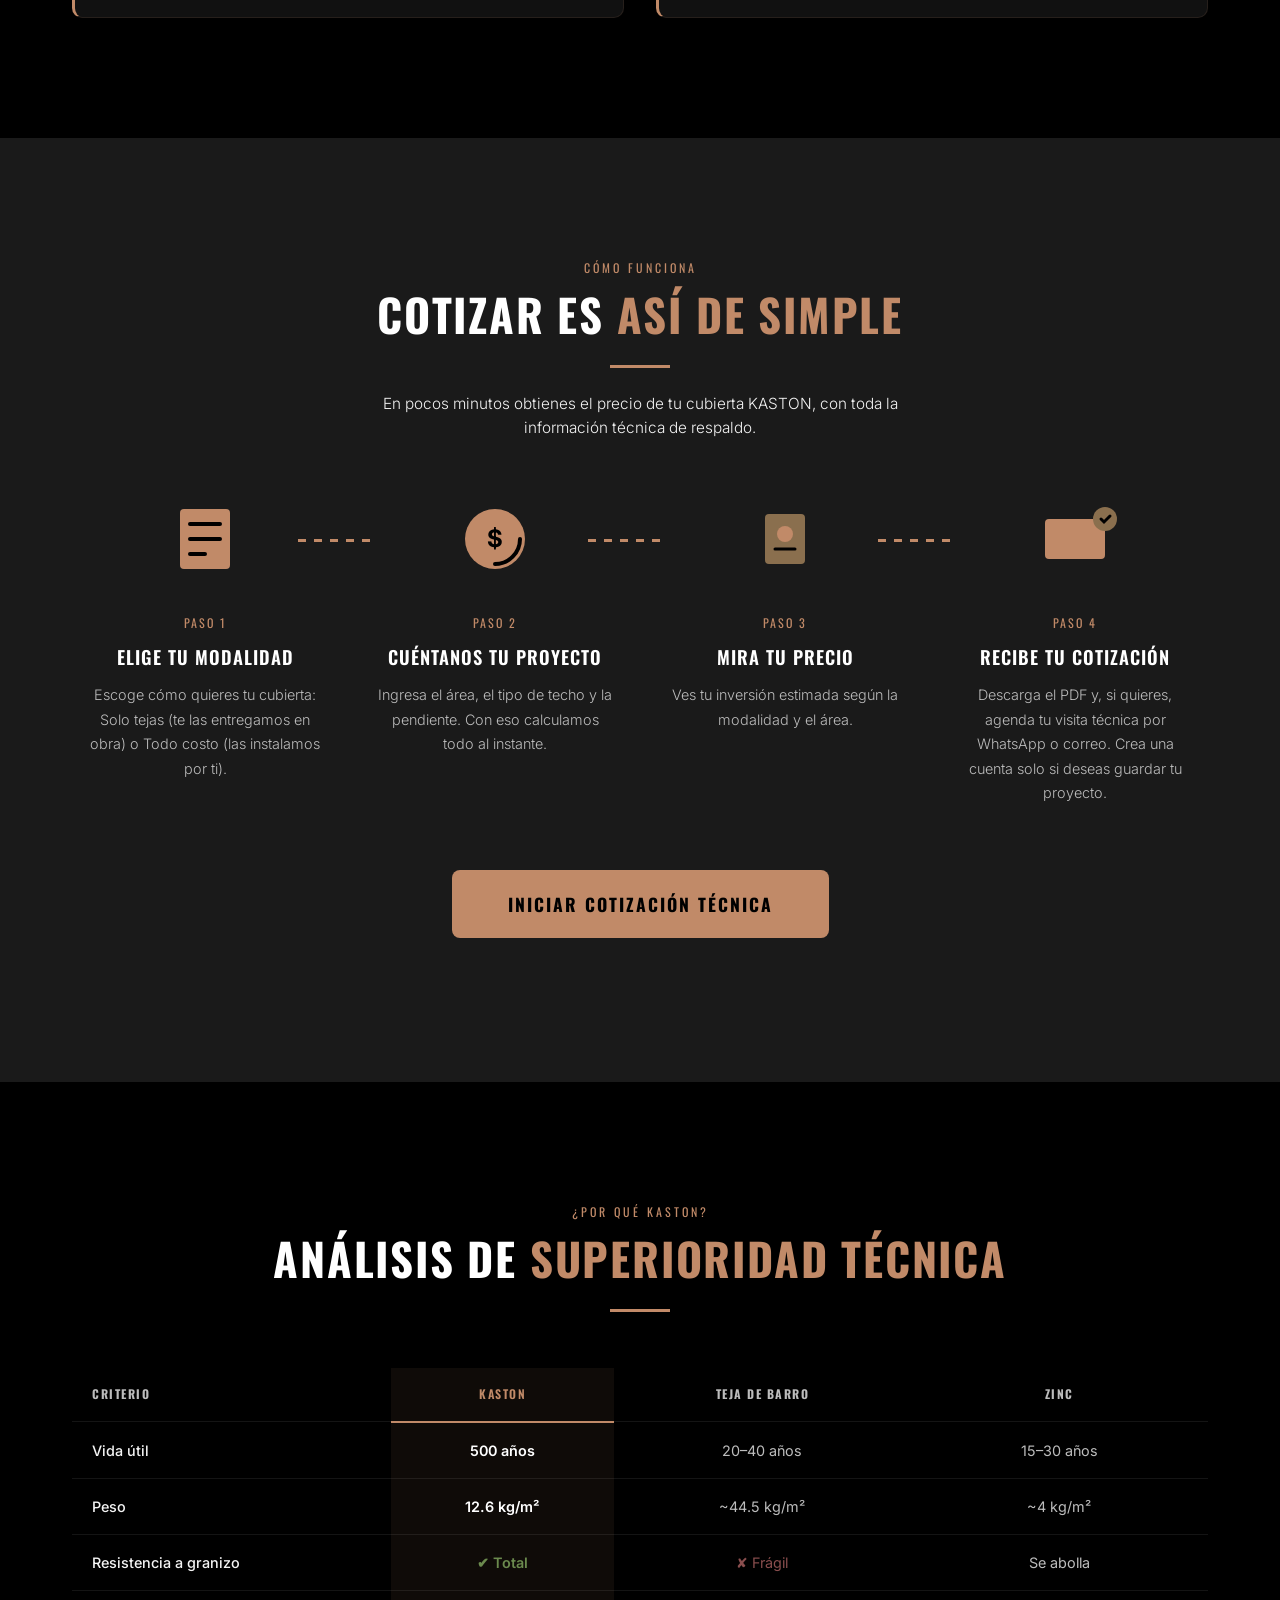
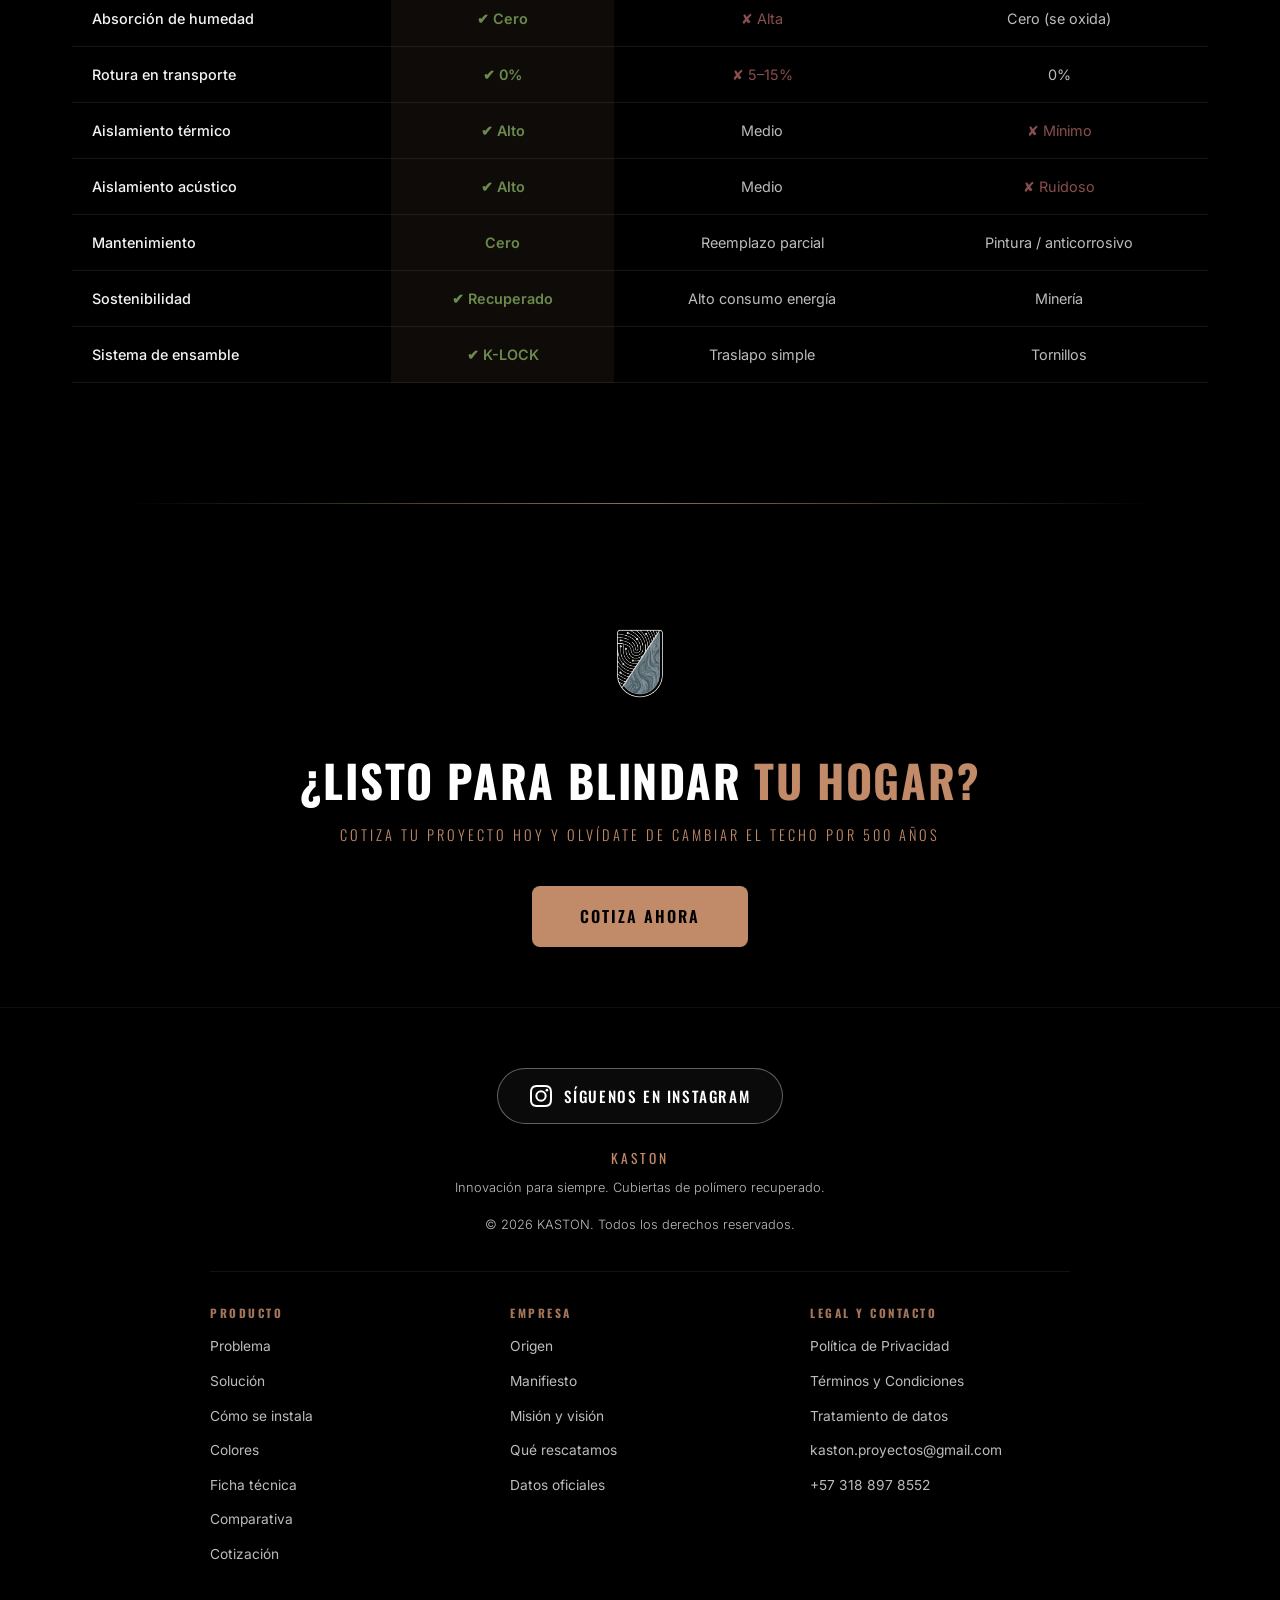
==== commit 54fe6918: "feat: rediseno de "El problema" y "Polimero recuperado" con fotos reales - El problema: titular con " ====
--- a/index.html
+++ b/index.html
@@ -628,58 +628,6 @@
             z-index: 1;
         }
 
-        /* Card 1 "Se Quiebran": las grietas se dibujan al pasar el cursor */
-        .crack-line {
-            stroke-dasharray: 40;
-            stroke-dashoffset: 40;
-            transition: stroke-dashoffset 0.5s var(--ease);
-        }
-
-        .card:hover .crack-line {
-            stroke-dashoffset: 0;
-        }
-
-        /* Card 2 "Absorben Humedad": las gotas caen al pasar el cursor */
-        .drip-dot {
-            transform-box: fill-box;
-            transform-origin: center;
-        }
-
-        .card:hover .drip-dot {
-            animation: dripPulse 1.3s ease-in-out infinite;
-        }
-
-        .card:hover .drip-dot:nth-of-type(2) { animation-delay: .15s; }
-        .card:hover .drip-dot:nth-of-type(3) { animation-delay: .3s; }
-        .card:hover .drip-dot:nth-of-type(4) { animation-delay: .45s; }
-
-        @keyframes dripPulse {
-            0%, 100% { transform: translateY(0); opacity: 1; }
-            50% { transform: translateY(5px); opacity: .55; }
-        }
-
-        /* Card 3 "Pesan Toneladas": se "aplasta" al pasar el cursor */
-        .card:hover .weight-icon {
-            animation: pressDown .6s var(--ease);
-            transform-box: fill-box;
-            transform-origin: bottom;
-        }
-
-        @keyframes pressDown {
-            0% { transform: scaleY(1); }
-            40% { transform: scaleY(0.86) translateY(3px); }
-            100% { transform: scaleY(1); }
-        }
-
-        /* Solución / Cola de Castor: flujo de agua animado */
-        .flow-line {
-            animation: flowDash 1.1s linear infinite;
-        }
-
-        @keyframes flowDash {
-            to { stroke-dashoffset: -18; }
-        }
-
         /* Características: el visto se redibuja al pasar el cursor */
         .shield-check {
             stroke-dasharray: 42;
@@ -1600,6 +1548,404 @@
 
             .capas-roof {
                 height: 42%;
+            }
+        }
+
+        /* =============================================
+           PROBLEMA — idea grande, tres fallas y el giro
+           ============================================= */
+        #problema {
+            padding-bottom: 0;
+        }
+
+        .prob-titulo {
+            font-size: clamp(2.3rem, 5.2vw, 4.4rem);
+            line-height: 1.05;
+            max-width: 15ch;
+            margin-top: 6px;
+        }
+
+        .prob-lead {
+            max-width: 46ch;
+            margin-top: 28px;
+            font-size: clamp(1.1rem, 1.6vw, 1.35rem);
+            color: var(--light);
+        }
+
+        .prob-lead strong {
+            color: var(--white);
+            font-weight: 600;
+        }
+
+        .prob-grid {
+            display: grid;
+            grid-template-columns: repeat(3, minmax(0, 1fr));
+            margin-top: 72px;
+            border-top: 1px solid rgba(255, 255, 255, 0.12);
+        }
+
+        .prob-item {
+            padding: 36px 36px 0 0;
+        }
+
+        .prob-item + .prob-item {
+            padding-left: 36px;
+            border-left: 1px solid rgba(255, 255, 255, 0.08);
+        }
+
+        .prob-num {
+            display: block;
+            margin-bottom: 26px;
+            font-family: var(--font-heading);
+            font-size: 0.85rem;
+            letter-spacing: 0.16em;
+            color: var(--gold);
+        }
+
+        .prob-ico {
+            display: block;
+            width: 44px;
+            height: 44px;
+            margin-bottom: 22px;
+            fill: none;
+            stroke: var(--white);
+            stroke-width: 1.5;
+            stroke-linecap: round;
+            stroke-linejoin: round;
+            transition: stroke 0.3s;
+        }
+
+        .prob-item:hover .prob-ico {
+            stroke: var(--gold);
+        }
+
+        .prob-grieta {
+            stroke-dasharray: 40;
+            stroke-dashoffset: 0;
+        }
+
+        .prob-item:hover .prob-grieta {
+            animation: probGrieta 0.6s var(--ease);
+        }
+
+        @keyframes probGrieta {
+            from { stroke-dashoffset: 40; }
+        }
+
+        .prob-item h3 {
+            font-size: clamp(1.3rem, 1.8vw, 1.6rem);
+            font-weight: 600;
+            margin-bottom: 10px;
+        }
+
+        .prob-item p {
+            color: var(--muted);
+            font-size: 1rem;
+            line-height: 1.6;
+        }
+
+        /* foto real de una cubierta instalada, oscurecida para que el texto mande */
+        .prob-giro {
+            margin-top: 120px;
+            padding: clamp(110px, 16vw, 190px) 0;
+            text-align: center;
+            background:
+                linear-gradient(180deg, #000 0%, rgba(0, 0, 0, 0.6) 28%, rgba(0, 0, 0, 0.6) 72%, #0a0f16 100%),
+                url('obra-textura-escamas.jpg') center / cover no-repeat;
+        }
+
+        .prob-giro-cita {
+            font-style: italic;
+            font-size: clamp(1rem, 1.5vw, 1.2rem);
+            color: var(--light);
+        }
+
+        .prob-giro-titulo {
+            margin: 18px 0 20px;
+            font-family: var(--font-heading);
+            font-weight: 700;
+            text-transform: uppercase;
+            letter-spacing: 0.02em;
+            line-height: 1;
+            font-size: clamp(2.8rem, 8.5vw, 7rem);
+            color: var(--white);
+        }
+
+        .prob-giro-sub {
+            font-size: clamp(1.15rem, 2vw, 1.55rem);
+            color: var(--light);
+        }
+
+        /* =============================================
+           SOLUCIÓN — el material, tres cifras y la pieza
+           ============================================= */
+        .sol-intro {
+            display: grid;
+            grid-template-columns: minmax(0, 1.1fr) minmax(0, 1fr);
+            gap: 72px;
+            align-items: center;
+            margin-top: 40px;
+        }
+
+        .sol-lead {
+            font-size: clamp(1.1rem, 1.6vw, 1.35rem);
+            line-height: 1.6;
+            color: var(--white);
+        }
+
+        .sol-giro {
+            margin: 22px 0;
+            font-family: var(--font-heading);
+            font-weight: 600;
+            text-transform: uppercase;
+            letter-spacing: 0.03em;
+            font-size: clamp(1.4rem, 2.4vw, 2rem);
+            line-height: 1.15;
+            color: var(--gold);
+        }
+
+        .sol-texto {
+            color: var(--muted);
+        }
+
+        .sol-datos {
+            border-left: 1px solid rgba(255, 255, 255, 0.12);
+        }
+
+        .sol-dato {
+            padding: 22px 0 22px 36px;
+        }
+
+        .sol-dato + .sol-dato {
+            border-top: 1px solid rgba(255, 255, 255, 0.08);
+        }
+
+        .sol-dato b {
+            display: block;
+            font-family: var(--font-heading);
+            font-weight: 600;
+            font-size: clamp(2.4rem, 4.4vw, 3.6rem);
+            line-height: 1;
+            color: var(--gold);
+            font-variant-numeric: tabular-nums;
+        }
+
+        .sol-dato small {
+            margin-left: 10px;
+            font-size: 0.36em;
+            letter-spacing: 0.08em;
+            text-transform: uppercase;
+            color: var(--white);
+        }
+
+        .sol-dato span {
+            display: block;
+            margin-top: 8px;
+            font-size: 0.95rem;
+            color: var(--muted);
+        }
+
+        .sol-teja {
+            display: grid;
+            grid-template-columns: minmax(0, 0.9fr) minmax(0, 1fr) minmax(0, 1fr);
+            margin-top: 80px;
+            min-height: 440px;
+            background: #000;
+            border: 1px solid rgba(255, 255, 255, 0.08);
+            border-radius: 12px;
+            overflow: hidden;
+        }
+
+        .sol-teja-foto {
+            display: flex;
+            align-items: center;
+            justify-content: center;
+            padding: 40px 24px;
+            background: radial-gradient(circle at 45% 42%, #1d1d1d 0%, #000 68%);
+        }
+
+        /* la teja con sus medidas, como un plano */
+        .sol-pieza {
+            position: relative;
+            margin: 0;
+            padding: 0 58px 50px 0;
+        }
+
+        .sol-pieza img {
+            display: block;
+            height: clamp(240px, 26vw, 340px);
+            width: auto;
+            filter: drop-shadow(0 18px 24px rgba(0, 0, 0, 0.7));
+        }
+
+        .sol-cota,
+        .sol-cota::before,
+        .sol-cota::after {
+            position: absolute;
+            background: rgba(255, 255, 255, 0.45);
+        }
+
+        .sol-cota::before,
+        .sol-cota::after {
+            content: '';
+        }
+
+        .sol-cota--alto {
+            top: 0;
+            bottom: 50px;
+            right: 22px;
+            width: 1px;
+        }
+
+        .sol-cota--alto::before,
+        .sol-cota--alto::after {
+            left: -5px;
+            width: 11px;
+            height: 1px;
+        }
+
+        .sol-cota--alto::before { top: 0; }
+        .sol-cota--alto::after { bottom: 0; }
+
+        .sol-cota--ancho {
+            left: 0;
+            right: 58px;
+            bottom: 22px;
+            height: 1px;
+        }
+
+        .sol-cota--ancho::before,
+        .sol-cota--ancho::after {
+            top: -5px;
+            width: 1px;
+            height: 11px;
+        }
+
+        .sol-cota--ancho::before { left: 0; }
+        .sol-cota--ancho::after { right: 0; }
+
+        .sol-cota em {
+            position: absolute;
+            top: 50%;
+            left: 50%;
+            padding: 2px 6px;
+            font-style: normal;
+            font-family: var(--font-heading);
+            font-size: 0.85rem;
+            letter-spacing: 0.08em;
+            white-space: nowrap;
+            color: var(--gold);
+            background: #000;
+            transform: translate(-50%, -50%);
+        }
+
+        .sol-cota--alto em {
+            transform: translate(-50%, -50%) rotate(-90deg);
+        }
+
+        .sol-teja-texto {
+            display: flex;
+            flex-direction: column;
+            justify-content: center;
+            padding: 48px 40px;
+        }
+
+        .sol-teja-texto h3 {
+            font-weight: 600;
+            margin-bottom: 14px;
+        }
+
+        .sol-teja-texto p {
+            color: var(--muted);
+            font-size: 1rem;
+        }
+
+        .sol-specs {
+            display: grid;
+            grid-template-columns: repeat(3, auto);
+            justify-content: start;
+            gap: 28px;
+            margin-top: 28px;
+            padding-top: 24px;
+            list-style: none;
+            border-top: 1px solid rgba(255, 255, 255, 0.08);
+        }
+
+        .sol-specs b {
+            display: block;
+            font-family: var(--font-heading);
+            font-weight: 600;
+            font-size: 1.5rem;
+            line-height: 1.1;
+            white-space: nowrap;
+            color: var(--gold);
+        }
+
+        .sol-specs span {
+            display: block;
+            font-size: 0.85rem;
+            color: var(--muted);
+        }
+
+        .sol-teja-obra {
+            position: relative;
+            min-height: 260px;
+            background: url('obra-cubierta-instalada.jpg') center / cover no-repeat;
+        }
+
+        .sol-teja-obra span {
+            position: absolute;
+            left: 14px;
+            bottom: 12px;
+            padding: 4px 8px;
+            font-size: 11px;
+            letter-spacing: 0.1em;
+            text-transform: uppercase;
+            color: var(--light);
+            background: rgba(0, 0, 0, 0.6);
+        }
+
+        @media (max-width: 900px) {
+            .prob-grid {
+                grid-template-columns: 1fr;
+                margin-top: 48px;
+            }
+
+            .prob-item,
+            .prob-item + .prob-item {
+                padding: 30px 0;
+                border-left: 0;
+            }
+
+            .prob-item + .prob-item {
+                border-top: 1px solid rgba(255, 255, 255, 0.08);
+            }
+
+            .prob-num,
+            .prob-ico {
+                margin-bottom: 14px;
+            }
+
+            .prob-giro {
+                margin-top: 60px;
+            }
+
+            .sol-intro {
+                grid-template-columns: 1fr;
+                gap: 40px;
+            }
+
+            .sol-teja {
+                grid-template-columns: 1fr;
+                margin-top: 56px;
+            }
+
+            .sol-teja-texto {
+                padding: 36px 24px;
+            }
+
+            .sol-teja-obra {
+                min-height: 240px;
             }
         }
 
@@ -2071,84 +2417,40 @@
     <!-- ================================================
      PROBLEMA
      ================================================ -->
-    <section id="problema">
+    <section id="problema" class="prob">
         <div class="container">
-            <div class="section-label fade-in" data-i18n="prob.label">El Problema</div>
-            <h2 class="fade-in" data-i18n-html="prob.title">El Problema <span class="gold">Tradicional</span></h2>
-            <div class="section-divider fade-in"></div>
-
-            <div class="two-col" style="margin-top:32px;">
-                <div class="fade-in fade-in-d1">
-                    <p style="font-size:1.2rem; color:var(--white); margin-bottom:20px; line-height:1.8; font-style:italic;"
-                        data-i18n="prob.quote">
-                        "Todo lo que has comprado en tu vida, todavía existe en la tierra hoy en día."
-                    </p>
-                    <p style="font-size:1.4rem; color:var(--gold); font-family:var(--font-heading); margin-bottom:12px;"
-                        data-i18n="prob.eternal">
-                        El plástico es eterno.
-                    </p>
-                    <p style="color:var(--light); margin-bottom:20px;" data-i18n="prob.decision">
-                        En KASTON, decidimos que tu techo también debería serlo.
-                    </p>
-                    <p style="color:var(--muted); font-size:0.95rem;" data-i18n-html="prob.fragile">
-                        Las tejas de barro y fibrocemento tienen una falla de diseño fundamental: <strong
-                            style="color:var(--white);">son frágiles.</strong>
-                    </p>
+            <div class="section-label fade-in" data-i18n="prob.label">El problema</div>
+            <h2 class="prob-titulo fade-in" data-i18n-html="prob.title">Los techos no tienen por qué tener <span class="gold">fecha de vencimiento.</span></h2>
+            <p class="prob-lead fade-in fade-in-d1" data-i18n-html="prob.fragile">Pero las tejas de barro y fibrocemento la tienen, por una falla de diseño: <strong>son frágiles.</strong></p>
+
+            <div class="prob-grid fade-in fade-in-d2">
+                <div class="prob-item">
+                    <span class="prob-num">01</span>
+                    <svg class="prob-ico" viewBox="0 0 48 48" aria-hidden="true"><path d="M10 8h28v32H10z"/><path class="prob-grieta" d="M25 8l-4 10 6 6-5 9 3 7"/></svg>
+                    <h3 data-i18n="prob.card1.title">Se quiebran</h3>
+                    <p data-i18n="prob.card1.desc">Con el granizo, en el transporte o cuando alguien se para encima. Muchas llegan rotas a la obra.</p>
                 </div>
-                <div class="fade-in fade-in-d2">
-                    <div class="card-grid" style="grid-template-columns:1fr; gap:16px;">
-                        <div class="card spot">
-                            <div class="card-icon">
-                                <svg viewBox="0 0 100 100" fill="none" xmlns="http://www.w3.org/2000/svg">
-                                    <rect x="15" y="40" width="70" height="45" rx="4" fill="#C18A68" />
-                                    <polygon points="50,12 15,40 85,40" fill="#8a6f4e" />
-                                    <line class="crack-line" x1="35" y1="30" x2="65" y2="65" stroke="#000" stroke-width="4"
-                                        stroke-linecap="round" />
-                                    <line class="crack-line" x1="40" y1="55" x2="60" y2="40" stroke="#000" stroke-width="3"
-                                        stroke-linecap="round" />
-                                </svg>
-                            </div>
-                            <h4 data-i18n="prob.card1.title">Se Quiebran</h4>
-                            <p data-i18n="prob.card1.desc">Se quiebran solo con el transporte o granizo. Pérdidas antes
-                                de instalar y daño por condiciones climáticas.</p>
-                        </div>
-                        <div class="card spot">
-                            <div class="card-icon">
-                                <svg viewBox="0 0 100 100" fill="none" xmlns="http://www.w3.org/2000/svg">
-                                    <rect x="20" y="20" width="60" height="60" rx="8" fill="#C18A68" />
-                                    <circle class="drip-dot" cx="40" cy="50" r="6" fill="#8a6f4e" />
-                                    <circle class="drip-dot" cx="55" cy="42" r="4" fill="#8a6f4e" />
-                                    <circle class="drip-dot" cx="60" cy="58" r="5" fill="#8a6f4e" />
-                                    <circle class="drip-dot" cx="45" cy="62" r="3" fill="#8a6f4e" />
-                                    <path d="M30 75 Q50 65 70 75" stroke="#000" stroke-width="3" fill="none"
-                                        stroke-linecap="round" />
-                                </svg>
-                            </div>
-                            <h4 data-i18n="prob.card2.title">Absorben Humedad</h4>
-                            <p data-i18n="prob.card2.desc">Creando moho y goteras que dañan la estructura interior de tu
-                                hogar.</p>
-                        </div>
-                        <div class="card spot">
-                            <div class="card-icon">
-                                <svg class="weight-icon" viewBox="0 0 100 100" fill="none" xmlns="http://www.w3.org/2000/svg">
-                                    <rect x="25" y="30" width="50" height="50" rx="4" fill="#C18A68" />
-                                    <rect x="30" y="35" width="40" height="40" rx="2" fill="#8a6f4e" />
-                                    <path d="M45 85 L45 95" stroke="#C18A68" stroke-width="3" stroke-linecap="round" />
-                                    <path d="M55 85 L55 95" stroke="#C18A68" stroke-width="3" stroke-linecap="round" />
-                                    <text x="50" y="60" text-anchor="middle" fill="#000" font-size="16"
-                                        font-weight="bold">T</text>
-                                </svg>
-                            </div>
-                            <h4 data-i18n="prob.card3.title">Pesan Toneladas</h4>
-                            <p data-i18n="prob.card3.desc">Exigiendo estructuras de soporte costosas y
-                                sobredimensionadas.</p>
-                        </div>
-                    </div>
+                <div class="prob-item">
+                    <span class="prob-num">02</span>
+                    <svg class="prob-ico" viewBox="0 0 48 48" aria-hidden="true"><path d="M24 6c7 9 12 15 12 22a12 12 0 0 1-24 0c0-7 5-13 12-22z"/><path d="M18 30a6 6 0 0 0 6 6"/></svg>
+                    <h3 data-i18n="prob.card2.title">Absorben humedad</h3>
+                    <p data-i18n="prob.card2.desc">Y detrás de la humedad llegan el moho y las goteras que dañan tu casa por dentro.</p>
+                </div>
+                <div class="prob-item">
+                    <span class="prob-num">03</span>
+                    <svg class="prob-ico" viewBox="0 0 48 48" aria-hidden="true"><path d="M12 40l5-22h14l5 22z"/><path d="M19 18v-3a5 5 0 0 1 10 0v3"/><path d="M6 44h36"/></svg>
+                    <h3 data-i18n="prob.card3.title">Pesan toneladas</h3>
+                    <p data-i18n="prob.card3.desc">El barro carga cerca de 44,5 kg por m². Tu estructura tiene que ser más grande y más cara.</p>
                 </div>
             </div>
-            <div class="fade-in" data-i18n-html="hero.reframe"
-                style="max-width:820px; margin:56px auto 0; padding:24px 30px; border:1px solid rgba(193,138,104,0.30); border-radius:12px; background:rgba(193,138,104,0.06); color:var(--light); font-size:1.15rem; line-height:1.6; text-align:center;">
-                No es un plástico cualquiera: es el material <strong style="color:var(--white);">más resistente que existe</strong>, rescatado y convertido en tu techo. No se quiebra, no se oxida, no absorbe agua.
+        </div>
+
+        <!-- el giro: de qué está hecho lo que no se acaba -->
+        <div class="prob-giro">
+            <div class="container">
+                <p class="prob-giro-cita fade-in" data-i18n="prob.quote">Todo lo que has comprado en tu vida todavía existe en la tierra.</p>
+                <p class="prob-giro-titulo fade-in fade-in-d1" data-i18n="prob.eternal">El plástico es eterno.</p>
+                <p class="prob-giro-sub fade-in fade-in-d2" data-i18n-html="prob.decision">En KASTON decidimos que tu techo <span class="gold">también debería serlo.</span></p>
             </div>
         </div>
     </section>
@@ -2197,121 +2499,45 @@
     <!-- ================================================
      SOLUCIÓN
      ================================================ -->
-    <section id="solucion" style="background:var(--surface-light);">
+    <section id="solucion" class="sol" style="background:var(--surface-light);">
         <div class="container">
-            <div class="section-label fade-in" data-i18n="sol.label">La Solución</div>
-            <h2 class="fade-in" data-i18n-html="sol.title">Polímero Recuperado. <span
-                    class="gold">Indestructible.</span></h2>
+            <div class="section-label fade-in" data-i18n="sol.label">La solución</div>
+            <h2 class="fade-in" data-i18n-html="sol.title">Polímero recuperado. <span class="gold">Indestructible.</span></h2>
             <div class="section-divider fade-in"></div>
 
-            <div class="two-col" style="margin-top:40px;">
+            <div class="sol-intro">
                 <div class="fade-in fade-in-d1">
-                    <h3 style="margin-bottom:16px;" data-i18n="sol.raw.title">La Materia Prima</h3>
-                    <p style="margin-bottom:16px;" data-i18n="sol.raw.p1">
-                        El plástico es el material más resistente jamás creado por el humano. Irónicamente, lo usamos
-                        para cosas desechables.
-                    </p>
-                    <p style="margin-bottom:16px;" data-i18n-html="sol.raw.p2">
-                        <strong style="color:var(--gold); font-size:1.1rem;">En KASTON corregimos ese error.</strong>
-                    </p>
-                    <p style="margin-bottom:24px;" data-i18n="sol.raw.p3">
-                        Rescatamos polímeros industriales de alto rendimiento y los transformamos en un sistema de
-                        cubierta que no se degrada, no se oxida y es indestructible.
-                    </p>
-                    <div
-                        style="display:flex; flex-direction:column; gap:20px; margin-bottom:28px; background: rgba(193, 138, 104, 0.03); padding: 24px; border-radius: 8px; border: 1px solid rgba(193, 138, 104, 0.1);">
-                        <!-- Item 1 -->
-                        <div style="display:flex; align-items:flex-start; gap:16px;">
-                            <div
-                                style="width:40px; height:40px; border-radius:50%; background:rgba(193, 138, 104, 0.1); display:flex; align-items:center; justify-content:center; flex-shrink:0;">
-                                <svg width="20" height="20" viewBox="0 0 24 24" fill="none" stroke="var(--gold)"
-                                    stroke-width="2" stroke-linecap="round" stroke-linejoin="round">
-                                    <path d="M12 22s8-4 8-10V5l-8-3-8 3v7c0 6 8 10 8 10z"></path>
-                                </svg>
-                            </div>
-                            <div>
-                                <strong
-                                    style="color:var(--gold); font-family:var(--font-heading); font-size:1.05rem; letter-spacing:1px; text-transform:uppercase; display:block; margin-bottom:4px;" data-i18n="gen.t1">Protección
-                                    Generacional</strong>
-                                <p style="margin-top:0; font-size:0.95rem; color:var(--light); line-height:1.5;" data-i18n-html="gen.d1">
-                                    Garantía de operatividad del sistema instalado: <strong>50–100 años</strong>. Vida química del polímero: <strong style="color:var(--gold);">500 años</strong>. El escudo de 8mm blinda al 96% del núcleo contra la degradación solar.
-                                </p>
-                            </div>
-                        </div>
-
-                        <!-- Item 2 -->
-                        <div style="display:flex; align-items:flex-start; gap:16px;">
-                            <div
-                                style="width:40px; height:40px; border-radius:50%; background:rgba(193, 138, 104, 0.1); display:flex; align-items:center; justify-content:center; flex-shrink:0;">
-                                <svg width="20" height="20" viewBox="0 0 24 24" fill="none" stroke="var(--gold)"
-                                    stroke-width="2" stroke-linecap="round" stroke-linejoin="round">
-                                    <path
-                                        d="M21 16V8a2 2 0 0 0-1-1.73l-7-4a2 2 0 0 0-2 0l-7 4A2 2 0 0 0 3 8v8a2 2 0 0 0 1 1.73l7 4a2 2 0 0 0 2 0l7-4A2 2 0 0 0 21 16z">
-                                    </path>
-                                    <polyline points="3.27 6.96 12 12.01 20.73 6.96"></polyline>
-                                    <line x1="12" y1="22.08" x2="12" y2="12"></line>
-                                </svg>
-                            </div>
-                            <div>
-                                <strong
-                                    style="color:var(--gold); font-family:var(--font-heading); font-size:1.05rem; letter-spacing:1px; text-transform:uppercase; display:block; margin-bottom:4px;" data-i18n="gen.t2">Persistencia
-                                    Molecular</strong>
-                                <p style="margin-top:0; font-size:0.95rem; color:var(--light); line-height:1.5;" data-i18n-html="gen.d2">
-                                    <strong>500 años</strong> de resistencia química. Tu techo es un futuro banco de
-                                    materia prima 100% recuperable para la economía circular.
-                                </p>
-                            </div>
-                        </div>
-                    </div>
-                    <div style="display:flex; gap:20px;">
-                        <div class="spot"
-                            style="flex:1; background:var(--surface); border-radius:10px; padding:20px; text-align:center; border:1px solid rgba(193,138,104,0.12); border-left:3px solid var(--gold); transition:transform 0.35s ease,box-shadow 0.35s ease;" onmouseenter="this.style.transform='translateY(-3px)';this.style.boxShadow='0 10px 30px rgba(193,138,104,0.12)'" onmouseleave="this.style.transform='';this.style.boxShadow=''">
-                            <div
-                                style="font-family:var(--font-heading); font-size:1.8rem; color:var(--gold); font-weight:700;">
-                                500</div>
-                            <div style="font-size:0.75rem; color:var(--muted); text-transform:uppercase; letter-spacing:1px; font-weight:300;"
-                                data-i18n="sol.stat1">Años de vida</div>
-                        </div>
-                        <div class="spot"
-                            style="flex:1; background:var(--surface); border-radius:10px; padding:20px; text-align:center; border:1px solid rgba(193,138,104,0.12); border-left:3px solid var(--gold); transition:transform 0.35s ease,box-shadow 0.35s ease;" onmouseenter="this.style.transform='translateY(-3px)';this.style.boxShadow='0 10px 30px rgba(193,138,104,0.12)'" onmouseleave="this.style.transform='';this.style.boxShadow=''">
-                            <div
-                                style="font-family:var(--font-heading); font-size:1.8rem; color:var(--gold); font-weight:700;">
-                                0%</div>
-                            <div style="font-size:0.75rem; color:var(--muted); text-transform:uppercase; letter-spacing:1px; font-weight:300;"
-                                data-i18n="sol.stat2">Oxidación</div>
-                        </div>
-                    </div>
+                    <p class="sol-lead" data-i18n="sol.raw.p1">El plástico es uno de los materiales más resistentes que existen. Irónicamente, lo usamos para cosas desechables.</p>
+                    <p class="sol-giro" data-i18n="sol.raw.p2">En KASTON corregimos ese error.</p>
+                    <p class="sol-texto" data-i18n="sol.raw.p3">Rescatamos polímeros industriales de alto rendimiento y los convertimos en una cubierta que no se degrada ni se oxida. Al final de su vida, vuelve a ser materia prima.</p>
                 </div>
-
-                <div class="fade-in fade-in-d2">
-                    <h3 style="margin-bottom:16px;" data-i18n="sol.beaver.title">Diseño Cola de Castor</h3>
-                    <p style="margin-bottom:16px;" data-i18n="sol.beaver.p1">
-                        El diseño "Cola de Castor" no es solo estética. Es una solución de ingeniería natural.
-                    </p>
-                    <p style="margin-bottom:16px;" data-i18n="sol.beaver.p2">
-                        Su terminación curva y superficie plana aceleran la evacuación del agua, evitando empozamientos
-                        y filtraciones muy comunes en las tejas curvas coloniales.
-                    </p>
-                    <p style="margin-bottom:24px;" data-i18n="sol.beaver.p3">
-                        Al ser piezas individuales compactas, crean una "piel" adaptable a cualquier diseño de techo.
-                    </p>
-                    <div class="spot"
-                        style="text-align:center; padding:24px; background:var(--surface); border-radius:12px; border:1px solid rgba(193,138,104,0.12);">
-                        <svg width="200" height="150" viewBox="0 0 200 150" fill="none"
-                            xmlns="http://www.w3.org/2000/svg">
-                            <path d="M40,12 L160,12 L160,105 Q160,140 100,145 Q40,140 40,105 Z" fill="#C18A68"
-                                opacity="0.9" />
-                            <path d="M55,28 L145,28 L145,92 Q145,120 100,125 Q55,120 55,92 Z" fill="#8a6f4e"
-                                opacity="0.35" />
-                            <path class="flow-line" d="M100,55 L100,115" stroke="#000" stroke-width="2" stroke-dasharray="5,4"
-                                opacity="0.5" />
-                            <polygon points="94,112 100,126 106,112" fill="#000" opacity="0.4" />
-                            <text x="100" y="48" text-anchor="middle" fill="#000" font-size="10"
-                                font-family="Inter, sans-serif" font-weight="600" opacity="0.6"
-                                data-i18n="sol.beaver.svg">Cola de Castor</text>
-                        </svg>
-                    </div>
+                <div class="sol-datos fade-in fade-in-d2">
+                    <div class="sol-dato"><b>50–100<small data-i18n="sol.anos">años</small></b><span data-i18n="sol.d1">Garantía del sistema instalado</span></div>
+                    <div class="sol-dato"><b>500<small data-i18n="sol.anos">años</small></b><span data-i18n="sol.d2">Vida química del polímero</span></div>
+                    <div class="sol-dato"><b>96%</b><span data-i18n="sol.d3">Del núcleo protegido del sol</span></div>
                 </div>
+            </div>
+
+            <!-- la pieza, sus datos y el techo terminado -->
+            <div class="sol-teja fade-in">
+                <div class="sol-teja-foto">
+                    <figure class="sol-pieza">
+                        <img src="teja-cola-de-castor.png" width="461" height="789" loading="lazy" alt="Teja Cola de Castor de KASTON, vista de frente">
+                        <span class="sol-cota sol-cota--alto"><em>280 mm</em></span>
+                        <span class="sol-cota sol-cota--ancho"><em>170 mm</em></span>
+                    </figure>
+                </div>
+                <div class="sol-teja-texto">
+                    <div class="section-label" data-i18n="sol.beaver.label">El diseño</div>
+                    <h3 data-i18n="sol.beaver.title">Teja Cola de Castor</h3>
+                    <p data-i18n="sol.beaver.p3">Rectangular, con la punta inferior redondeada. Pieza por pieza forma una piel de escamas que se adapta a la forma de tu techo.</p>
+                    <ul class="sol-specs">
+                        <li><b>8 mm</b><span data-i18n="sol.sp1">de espesor</span></li>
+                        <li><b>300 g</b><span data-i18n="sol.sp2">por teja</span></li>
+                        <li><b>42</b><span data-i18n="sol.sp3">tejas por m²</span></li>
+                    </ul>
+                </div>
+                <div class="sol-teja-obra" role="img" aria-labelledby="solObra"><span id="solObra" data-i18n="sol.obra">Cubierta instalada</span></div>
             </div>
         </div>
     </section>
@@ -2922,10 +3148,6 @@
                     'sp.human': '<strong style="color:var(--gold);">Qué significa para ti:</strong> no se quiebran con el granizo, soportan que se paren encima de ellas, no se vuelan con vientos de hasta <strong style="color:var(--white);">225 km/h</strong>, no se oxidan, no absorben agua y pesan tan poco que tu estructura sale más barata.',
                     'col.n1': 'Negro Grafito',
                     'col.n3': 'Gris Basalto',
-                    'gen.t1': 'Protección Generacional',
-                    'gen.t2': 'Persistencia Molecular',
-                    'gen.d1': 'Garantía de operatividad del sistema instalado: <strong>50–100 años</strong>. Vida química del polímero: <strong style="color:var(--gold);">500 años</strong>. El escudo de 8mm blinda al 96% del núcleo contra la degradación solar.',
-                    'gen.d2': '<strong>500 años</strong> de resistencia química. Tu techo es un futuro banco de materia prima 100% recuperable para la economía circular.',
                     'comp.title2': 'Análisis de <span class="gold">Superioridad Técnica</span>',
                     'footer.ig': 'Síguenos en Instagram',
                     'footer.priv': 'Política de Privacidad',
@@ -2952,7 +3174,6 @@
                     'nav.cta': 'INICIAR COTIZACIÓN TÉCNICA',
                     'hero.subtitle': 'INNOVACIÓN PARA SIEMPRE',
                     'hero.tagline': 'La primera cubierta de polímero recuperado diseñada para durar <strong style="color:var(--gold);">500 años.</strong>',
-                    'hero.reframe': 'No es un plástico cualquiera: es el material <strong style="color:var(--white);">más resistente que existe</strong>, rescatado y convertido en tu techo. No se quiebra, no se oxida, no absorbe agua.',
                     'hero.cta1': 'INICIAR COTIZACIÓN TÉCNICA',
                     'hero.cta2': 'Conoce Más',
                     'hero.stat1': 'Años de vida útil',
@@ -2964,31 +3185,6 @@
                     'capas.numb': 'Vientos que soporta el sistema K-LOCK sin que se vuele una teja. Cada pieza encaja con la siguiente.',
                     'capas.t3': 'Tu techo, sí.',
                     'capas.t3b': 'Uno que no se quiebra, no gotea y no se vuela, y que protege a tu familia por generaciones.',
-                    'prob.label': 'El Problema',
-                    'prob.title': 'El Problema <span class="gold">Tradicional</span>',
-                    'prob.quote': '"Todo lo que has comprado en tu vida, todavía existe en la tierra hoy en día."',
-                    'prob.eternal': 'El plástico es eterno.',
-                    'prob.decision': 'En KASTON, decidimos que tu techo también debería serlo.',
-                    'prob.fragile': 'Las tejas de barro y fibrocemento tienen una falla de diseño fundamental: <strong style="color:var(--white);">son frágiles.</strong>',
-                    'prob.card1.title': 'Se Quiebran',
-                    'prob.card1.desc': 'Se quiebran solo con el transporte o granizo. Pérdidas antes de instalar y daño por condiciones climáticas.',
-                    'prob.card2.title': 'Absorben Humedad',
-                    'prob.card2.desc': 'Creando moho y goteras que dañan la estructura interior de tu hogar.',
-                    'prob.card3.title': 'Pesan Toneladas',
-                    'prob.card3.desc': 'Exigiendo estructuras de soporte costosas y sobredimensionadas.',
-                    'sol.label': 'La Solución',
-                    'sol.title': 'Polímero Recuperado. <span class="gold">Indestructible.</span>',
-                    'sol.raw.title': 'La Materia Prima',
-                    'sol.raw.p1': 'El plástico es el material más resistente jamás creado por el humano. Irónicamente, lo usamos para cosas desechables.',
-                    'sol.raw.p2': '<strong style="color:var(--gold); font-size:1.1rem;">En KASTON corregimos ese error.</strong>',
-                    'sol.raw.p3': 'Rescatamos polímeros industriales de alto rendimiento y los transformamos en un sistema de cubierta que no se degrada, no se oxida y es indestructible.',
-                    'sol.stat1': 'Años de vida',
-                    'sol.stat2': 'Oxidación',
-                    'sol.beaver.title': 'Diseño Cola de Castor',
-                    'sol.beaver.p1': 'El diseño "Cola de Castor" no es solo estética. Es una solución de ingeniería natural.',
-                    'sol.beaver.p2': 'Su terminación curva y superficie plana aceleran la evacuación del agua, evitando empozamientos y filtraciones muy comunes en las tejas curvas coloniales.',
-                    'sol.beaver.p3': 'Al ser piezas individuales compactas, crean una "piel" adaptable a cualquier diseño de techo.',
-                    'sol.beaver.svg': 'Cola de Castor',
                     'feat.label': 'Características',
                     'feat.title': 'Indestructible. <span class="gold">En Serio.</span>',
                     'feat.card1.title': 'Blindaje Total',
@@ -3001,6 +3197,34 @@
                     'klock.intro': 'Lo que hace única a KASTON es su ingeniería de conexión. Olvídate de tejas sueltas que vuelan con el viento.',
                     'klock.f1.title': 'Macho / hembra',
                     'klock.f1.desc': 'Cada teja tiene una pestaña lateral (macho) y una ranura receptora (hembra). Al unirse, quedan mecánicamente bloqueadas entre sí.',
+                    'prob.label': 'El problema',
+                    'prob.title': 'Los techos no tienen por qué tener <span class="gold">fecha de vencimiento.</span>',
+                    'prob.quote': 'Todo lo que has comprado en tu vida todavía existe en la tierra.',
+                    'prob.eternal': 'El plástico es eterno.',
+                    'prob.decision': 'En KASTON decidimos que tu techo <span class="gold">también debería serlo.</span>',
+                    'prob.fragile': 'Pero las tejas de barro y fibrocemento la tienen, por una falla de diseño: <strong>son frágiles.</strong>',
+                    'prob.card1.title': 'Se quiebran',
+                    'prob.card1.desc': 'Con el granizo, en el transporte o cuando alguien se para encima. Muchas llegan rotas a la obra.',
+                    'prob.card2.title': 'Absorben humedad',
+                    'prob.card2.desc': 'Y detrás de la humedad llegan el moho y las goteras que dañan tu casa por dentro.',
+                    'prob.card3.title': 'Pesan toneladas',
+                    'prob.card3.desc': 'El barro carga cerca de 44,5 kg por m². Tu estructura tiene que ser más grande y más cara.',
+                    'sol.label': 'La solución',
+                    'sol.title': 'Polímero recuperado. <span class="gold">Indestructible.</span>',
+                    'sol.raw.p1': 'El plástico es uno de los materiales más resistentes que existen. Irónicamente, lo usamos para cosas desechables.',
+                    'sol.raw.p2': 'En KASTON corregimos ese error.',
+                    'sol.raw.p3': 'Rescatamos polímeros industriales de alto rendimiento y los convertimos en una cubierta que no se degrada ni se oxida. Al final de su vida, vuelve a ser materia prima.',
+                    'sol.anos': 'años',
+                    'sol.d1': 'Garantía del sistema instalado',
+                    'sol.d2': 'Vida química del polímero',
+                    'sol.d3': 'Del núcleo protegido del sol',
+                    'sol.beaver.label': 'El diseño',
+                    'sol.beaver.title': 'Teja Cola de Castor',
+                    'sol.beaver.p3': 'Rectangular, con la punta inferior redondeada. Pieza por pieza forma una piel de escamas que se adapta a la forma de tu techo.',
+                    'sol.sp1': 'de espesor',
+                    'sol.sp2': 'por teja',
+                    'sol.sp3': 'tejas por m²',
+                    'sol.obra': 'Cubierta instalada',
                     'inst.label': 'Instalación',
                     'inst.title': 'Así se arma <span class="gold">tu techo</span>',
                     'inst.aria': 'Animación: la instalación de la teja Cola de Castor capa por capa y la casa terminada bajo lluvia, granizo y viento.',
@@ -3138,10 +3362,6 @@
                     'sp.human': '<strong style="color:var(--gold);">What this means for you:</strong> the tiles don\'t crack under hail, they hold your weight when you stand on them, they don\'t blow off in winds up to <strong style="color:var(--white);">225 km/h</strong>, they don\'t rust, they don\'t absorb water, and they\'re so light your structure costs less.',
                     'col.n1': 'Graphite Black',
                     'col.n3': 'Basalt Gray',
-                    'gen.t1': 'Generational Protection',
-                    'gen.t2': 'Molecular Persistence',
-                    'gen.d1': 'Operational warranty of the installed system: <strong>50–100 years</strong>. Chemical life of the polymer: <strong style="color:var(--gold);">500 years</strong>. The 8mm shield protects 96% of the core against solar degradation.',
-                    'gen.d2': '<strong>500 years</strong> of chemical resistance. Your roof is a future bank of 100% recoverable raw material for the circular economy.',
                     'comp.title2': '<span class="gold">Technical Superiority</span> Analysis',
                     'footer.ig': 'Follow us on Instagram',
                     'footer.priv': 'Privacy Policy',
@@ -3157,7 +3377,6 @@
                     'nav.cta': 'START TECHNICAL QUOTE',
                     'hero.subtitle': 'INNOVATION FOREVER',
                     'hero.tagline': 'The first recovered polymer roofing tile designed to last <strong style="color:var(--gold);">500 years.</strong>',
-                    'hero.reframe': 'Not just any plastic: it\'s the <strong style="color:var(--white);">strongest material there is</strong>, rescued and turned into your roof. It won\'t crack, rust or absorb water.',
                     'hero.cta1': 'START TECHNICAL QUOTE',
                     'hero.cta2': 'Learn More',
                     'hero.stat1': 'Years of lifespan',
@@ -3169,31 +3388,6 @@
                     'capas.numb': 'Winds the K-LOCK system withstands without a single tile blowing off. Each piece locks into the next.',
                     'capas.t3': 'Your roof, you do.',
                     'capas.t3b': 'One that doesn\'t crack, leak or blow away, and protects your family for generations.',
-                    'prob.label': 'The Problem',
-                    'prob.title': 'The <span class="gold">Traditional</span> Problem',
-                    'prob.quote': '"Everything you\'ve ever bought in your life still exists on Earth today."',
-                    'prob.eternal': 'Plastic is eternal.',
-                    'prob.decision': 'At KASTON, we decided your roof should be too.',
-                    'prob.fragile': 'Clay and fiber-cement tiles have a fundamental design flaw: <strong style="color:var(--white);">they\'re fragile.</strong>',
-                    'prob.card1.title': 'They Break',
-                    'prob.card1.desc': 'They crack during transport or hail. Losses before installation and weather damage.',
-                    'prob.card2.title': 'Absorb Moisture',
-                    'prob.card2.desc': 'Creating mold and leaks that damage the interior structure of your home.',
-                    'prob.card3.title': 'Weigh Tons',
-                    'prob.card3.desc': 'Requiring costly, oversized support structures.',
-                    'sol.label': 'The Solution',
-                    'sol.title': 'Recovered Polymer. <span class="gold">Indestructible.</span>',
-                    'sol.raw.title': 'The Raw Material',
-                    'sol.raw.p1': 'Plastic is the most resistant material ever created by humans. Ironically, we use it for disposable things.',
-                    'sol.raw.p2': '<strong style="color:var(--gold); font-size:1.1rem;">At KASTON we correct that mistake.</strong>',
-                    'sol.raw.p3': 'We recover high-performance industrial polymers and transform them into a roofing system that doesn\'t degrade, doesn\'t rust, and is indestructible.',
-                    'sol.stat1': 'Years of life',
-                    'sol.stat2': 'Oxidation',
-                    'sol.beaver.title': 'Beaver Tail Design',
-                    'sol.beaver.p1': 'The "Beaver Tail" design isn\'t just aesthetics. It\'s a natural engineering solution.',
-                    'sol.beaver.p2': 'Its curved finish and flat surface accelerate water drainage, preventing pooling and leaks common in curved colonial tiles.',
-                    'sol.beaver.p3': 'As compact individual pieces, they create an adaptable "skin" for any roof design.',
-                    'sol.beaver.svg': 'Beaver Tail',
                     'feat.label': 'Features',
                     'feat.title': 'Indestructible. <span class="gold">Seriously.</span>',
                     'feat.card1.title': 'Total Armor',
@@ -3206,9 +3400,37 @@
                     'klock.intro': 'What makes KASTON unique is its connection engineering. Forget loose tiles that blow away in the wind.',
                     'klock.f1.title': 'Male / female',
                     'klock.f1.desc': 'Each tile has a lateral tab (male) and a receiving groove (female). When joined, they become mechanically locked together.',
+                    'prob.label': 'The problem',
+                    'prob.title': 'Roofs don\'t have to come with an <span class="gold">expiration date.</span>',
+                    'prob.quote': 'Everything you\'ve ever bought still exists somewhere on Earth.',
+                    'prob.eternal': 'Plastic is eternal.',
+                    'prob.decision': 'At KASTON we decided your roof <span class="gold">should be too.</span>',
+                    'prob.fragile': 'But clay and fiber-cement tiles do, because of a design flaw: <strong>they\'re fragile.</strong>',
+                    'prob.card1.title': 'They break',
+                    'prob.card1.desc': 'In hail, in transport or when someone steps on them. Many arrive broken at the site.',
+                    'prob.card2.title': 'They absorb moisture',
+                    'prob.card2.desc': 'And moisture brings mold and leaks that damage your home from the inside.',
+                    'prob.card3.title': 'They weigh tons',
+                    'prob.card3.desc': 'Clay carries about 44.5 kg per m². Your structure has to be bigger and more expensive.',
+                    'sol.label': 'The solution',
+                    'sol.title': 'Recovered polymer. <span class="gold">Indestructible.</span>',
+                    'sol.raw.p1': 'Plastic is one of the toughest materials there is. Ironically, we use it for disposable things.',
+                    'sol.raw.p2': 'At KASTON we fix that mistake.',
+                    'sol.raw.p3': 'We rescue high-performance industrial polymers and turn them into a roof that doesn\'t degrade or rust. At the end of its life, it becomes raw material again.',
+                    'sol.anos': 'years',
+                    'sol.d1': 'Warranty of the installed system',
+                    'sol.d2': 'Chemical life of the polymer',
+                    'sol.d3': 'Of the core protected from the sun',
+                    'sol.beaver.label': 'The design',
+                    'sol.beaver.title': 'Cola de Castor tile',
+                    'sol.beaver.p3': 'Rectangular, with a rounded lower tip. Piece by piece it forms a skin of scales that adapts to the shape of your roof.',
+                    'sol.sp1': 'thick',
+                    'sol.sp2': 'per tile',
+                    'sol.sp3': 'tiles per m²',
+                    'sol.obra': 'Installed roof',
                     'inst.label': 'Installation',
                     'inst.title': 'How your roof <span class="gold">comes together</span>',
-                    'inst.aria': 'Animation: the Beaver Tail tile installed layer by layer, and the finished house under rain, hail and wind.',
+                    'inst.aria': 'Animation: the Cola de Castor tile installed layer by layer, and the finished house under rain, hail and wind.',
                     'inst.nota': 'Illustrative diagram',
                     'inst.pausa': 'Pause animation',
                     'inst.play': 'Play animation',
@@ -3222,7 +3444,7 @@
                     'inst.s4.d': 'Laid perfectly straight: every tile is tied to it.',
                     'inst.s5.t': 'Staples and sealant',
                     'inst.s5.d': 'Only the ones needed, each one sealed.',
-                    'inst.s6.t': 'Beaver Tail tiles',
+                    'inst.s6.t': 'Cola de Castor tiles',
                     'inst.s6.d': 'They lock into each other with the K-LOCK system and are tied to the mesh, one by one.',
                     'inst.s7.t': 'Ridge cap',
                     'inst.s7.d': 'Closes the ridge, piece by piece.',
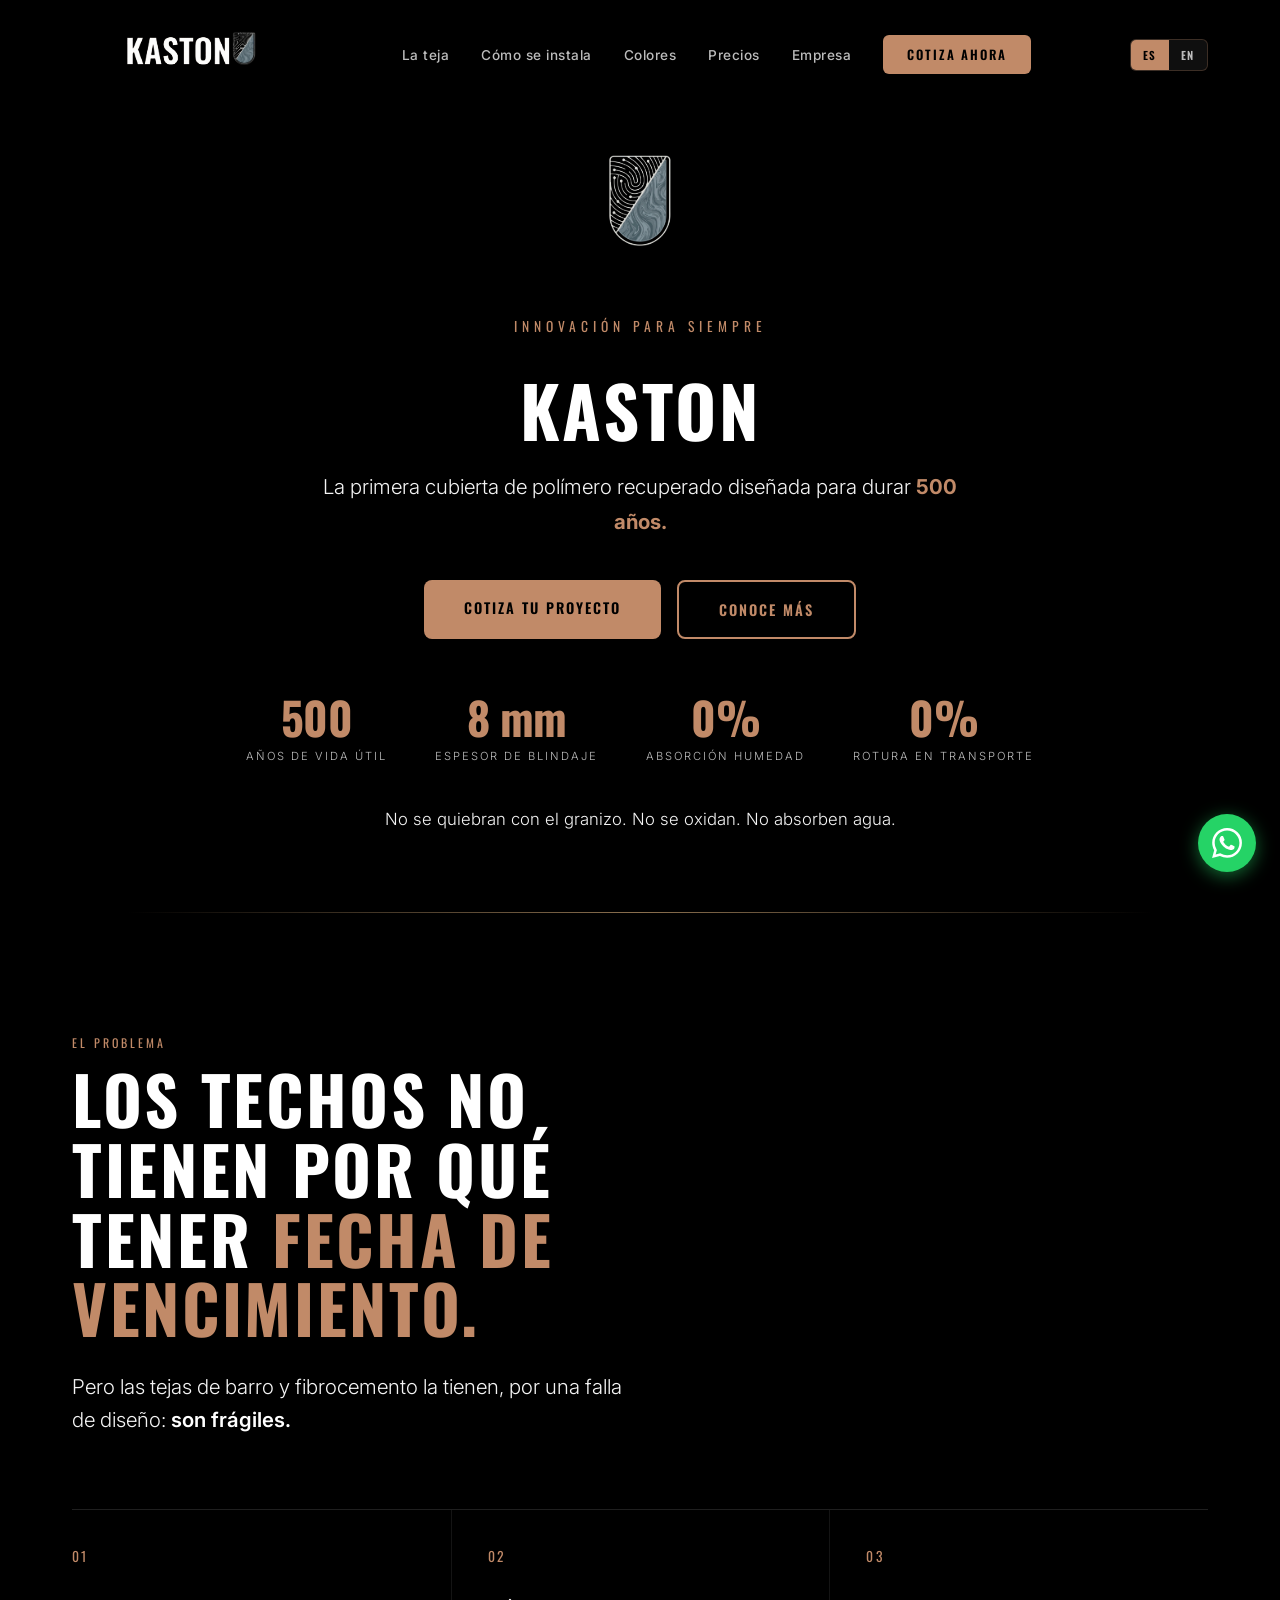
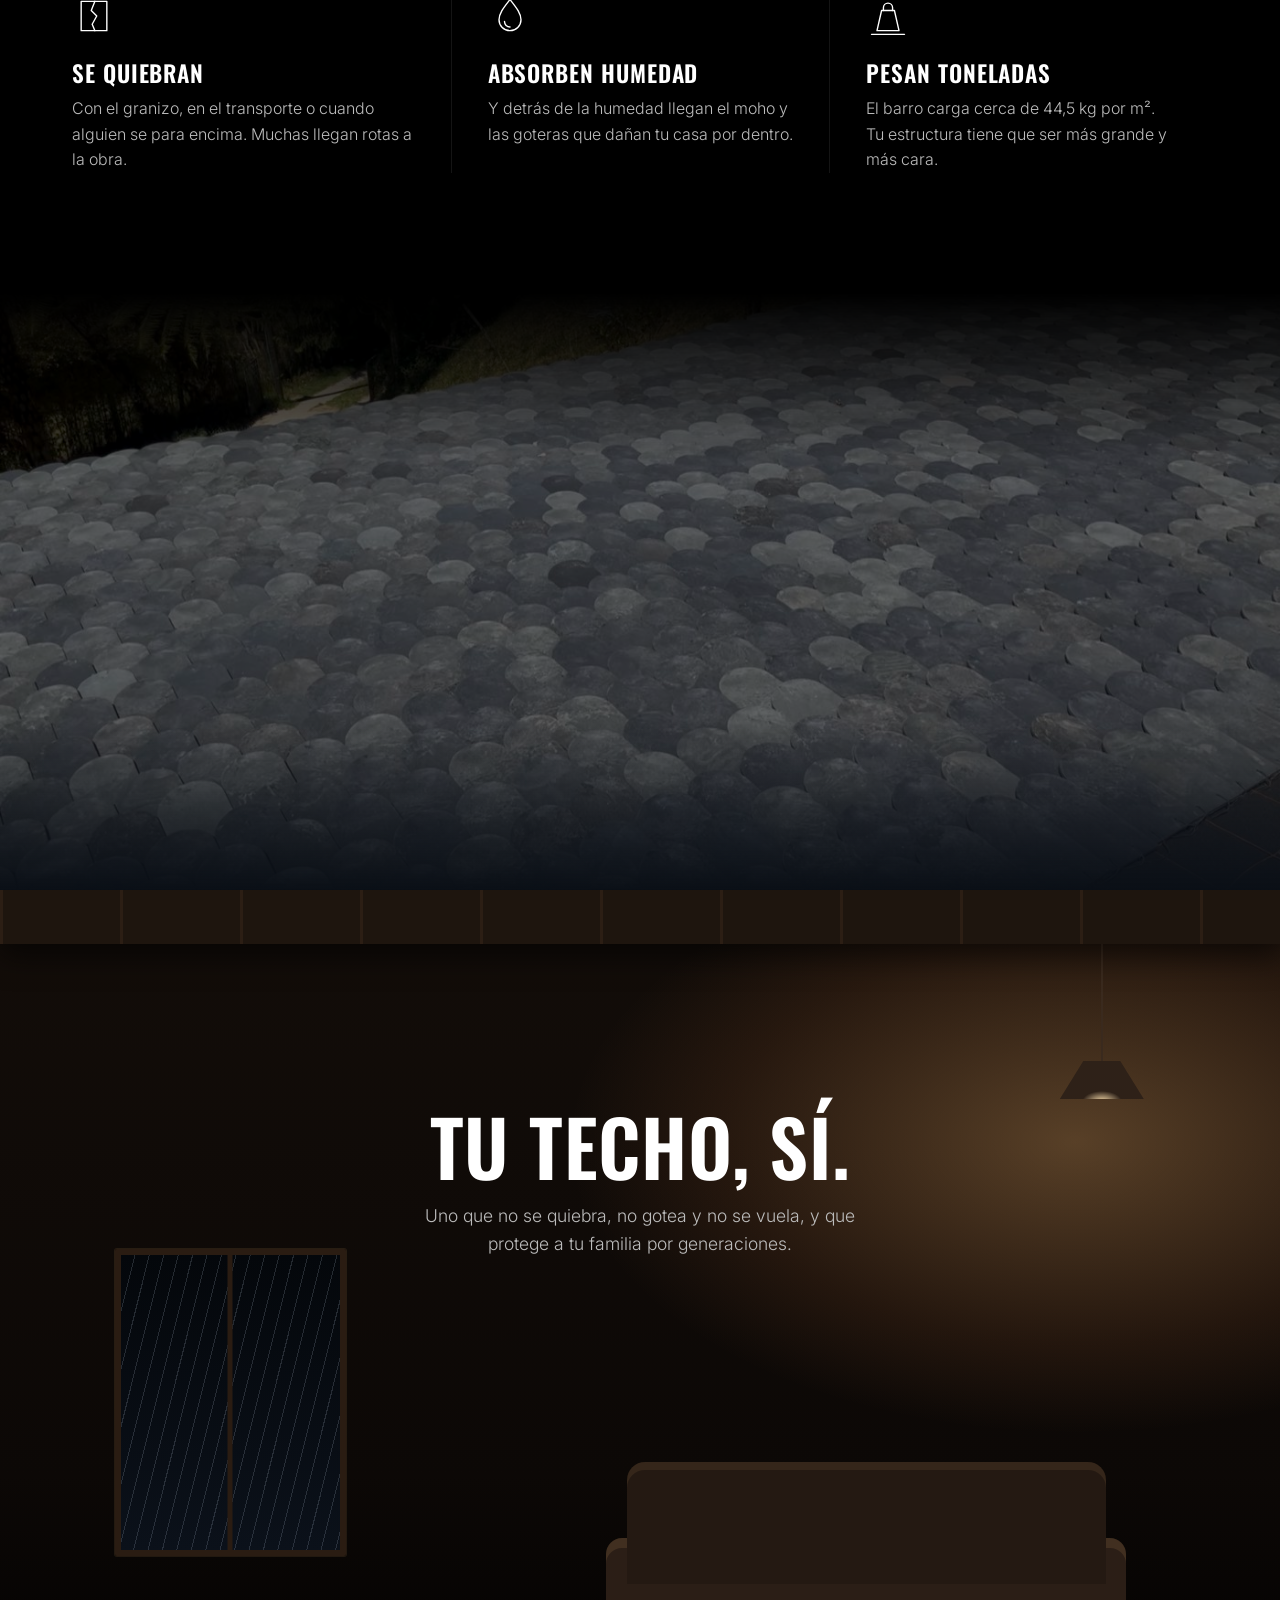
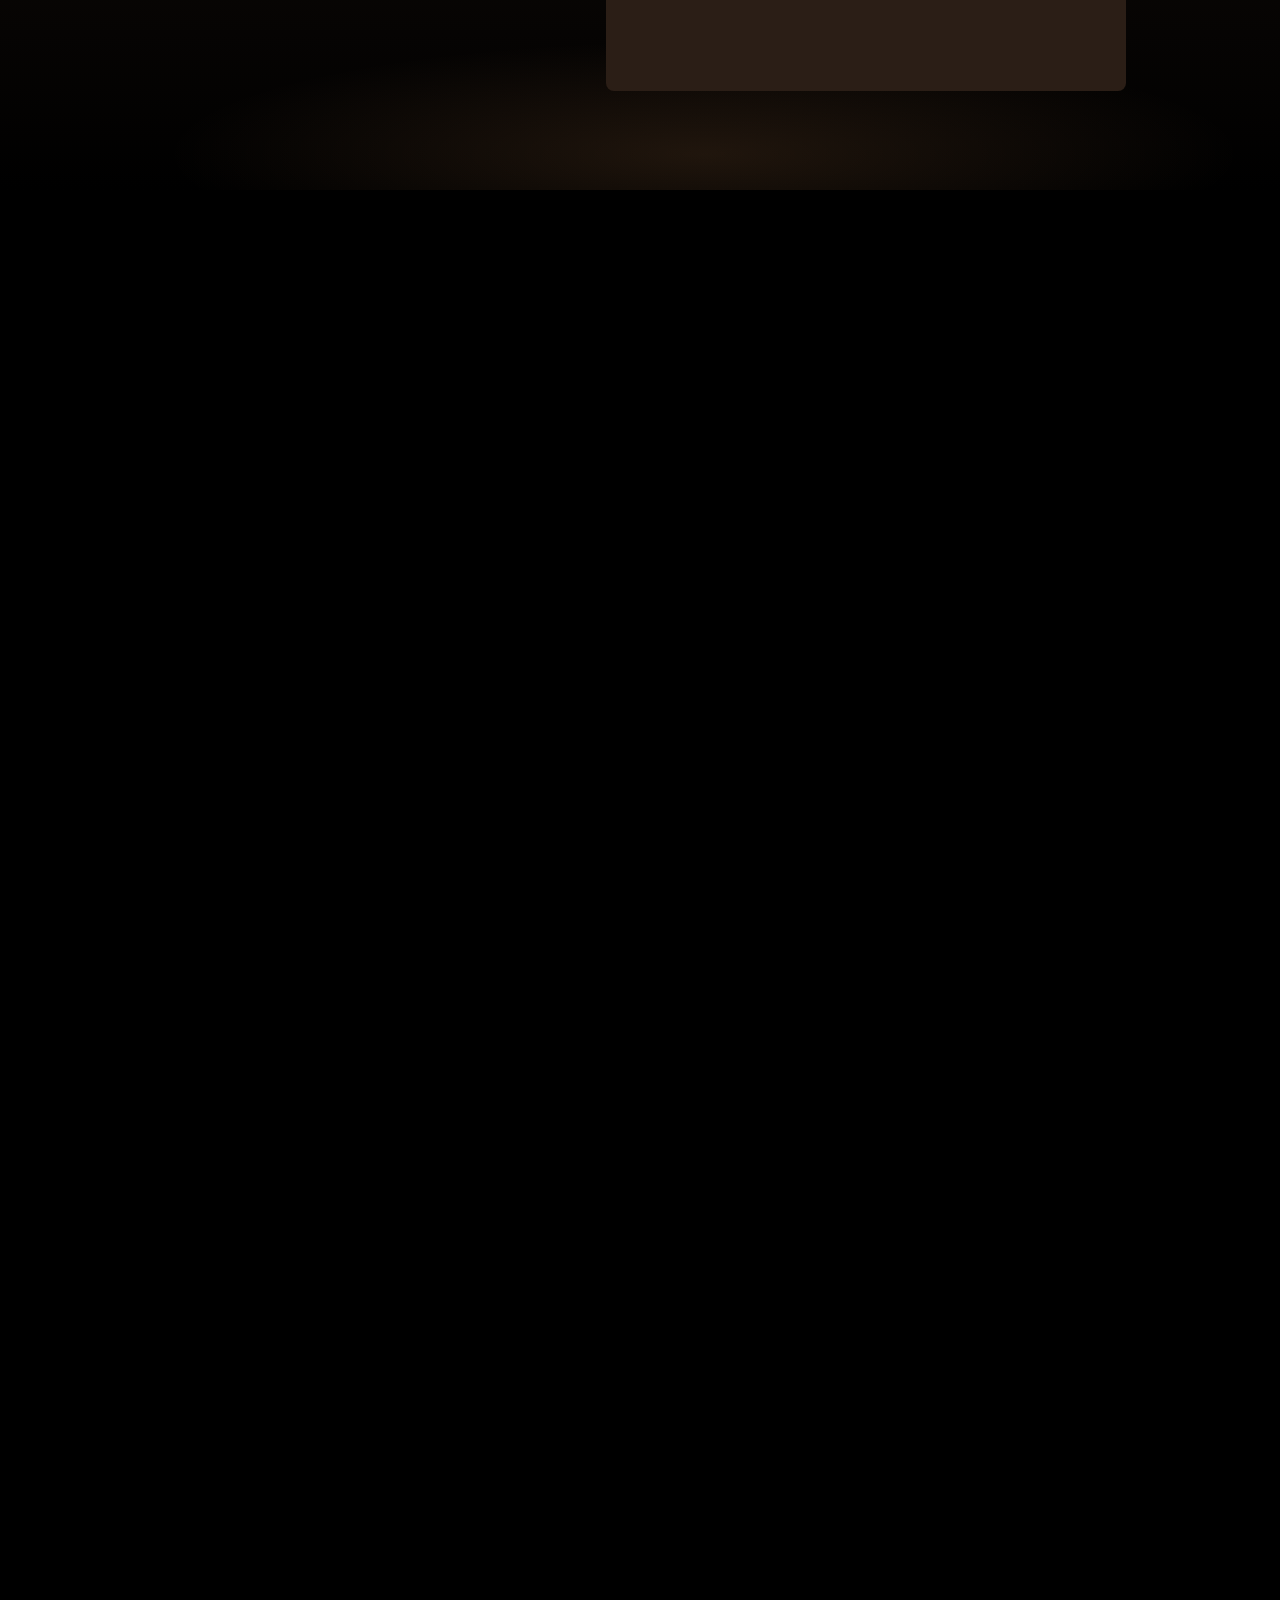
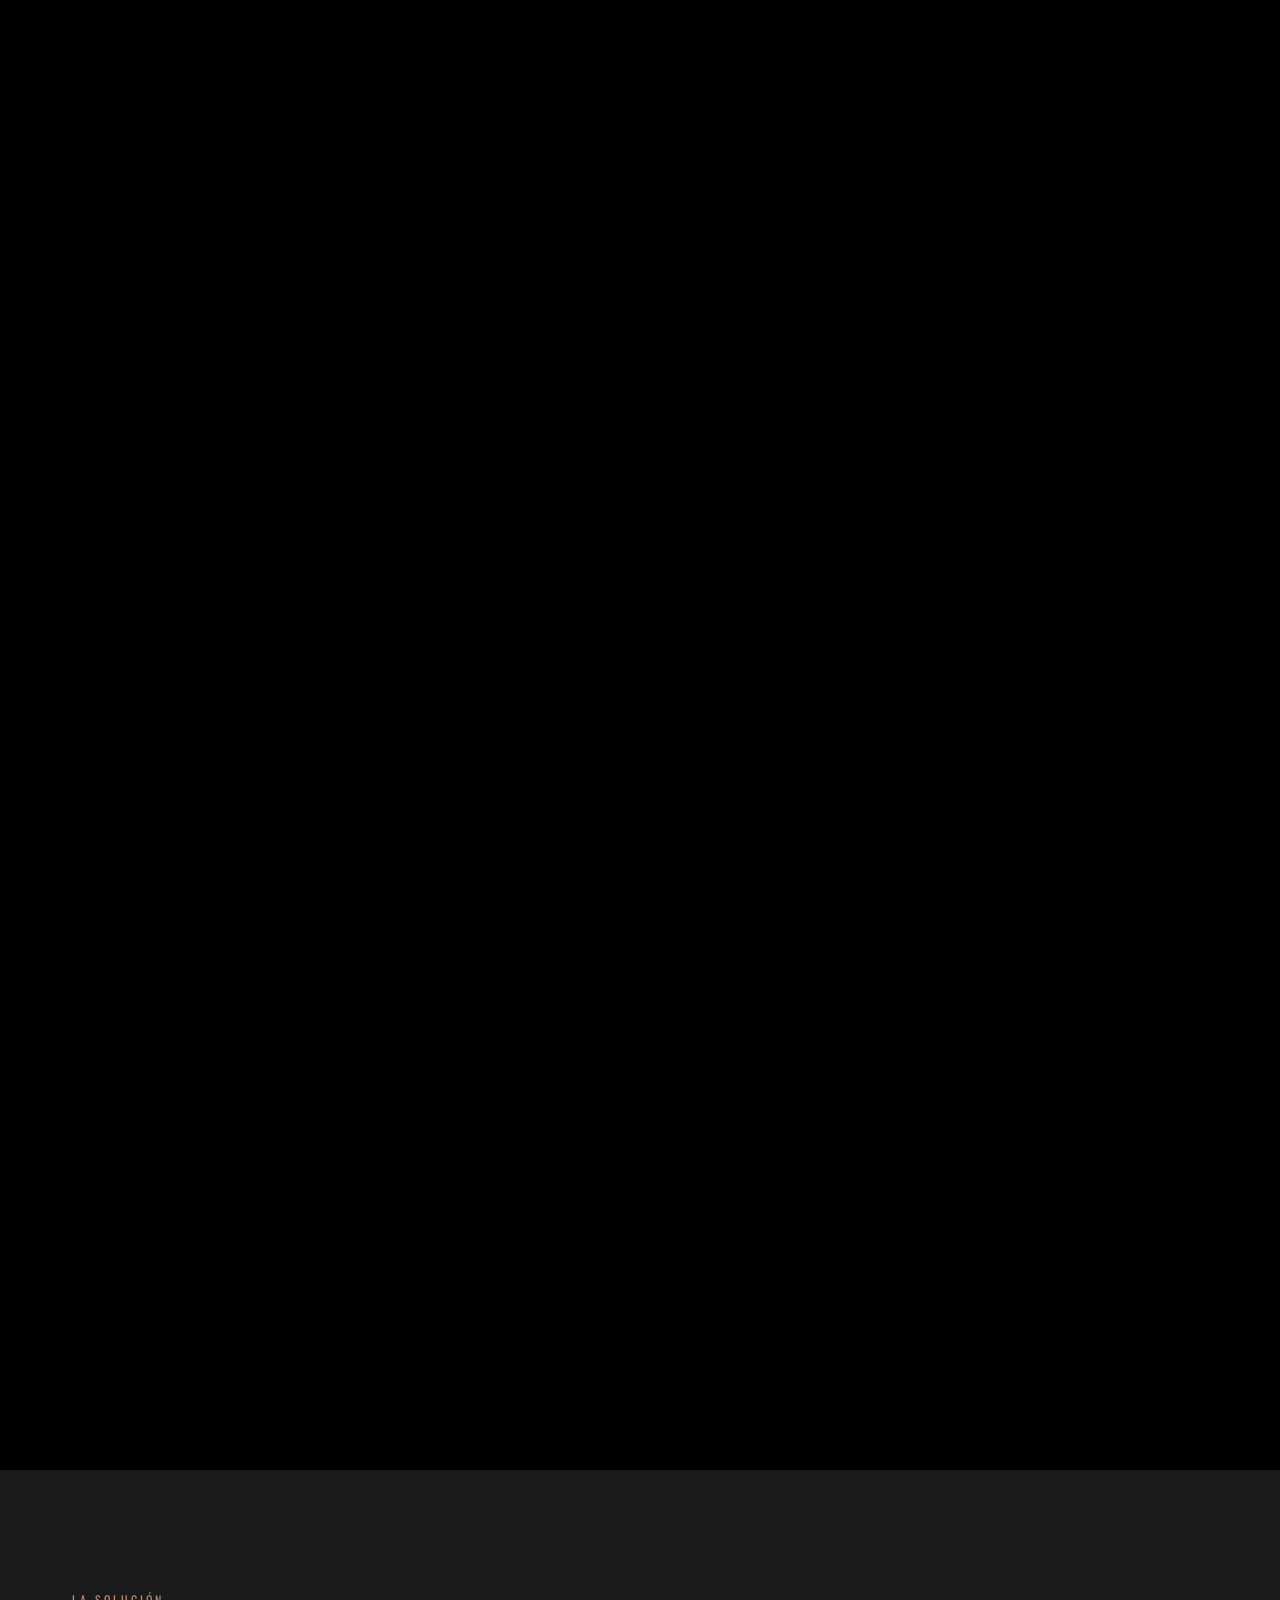
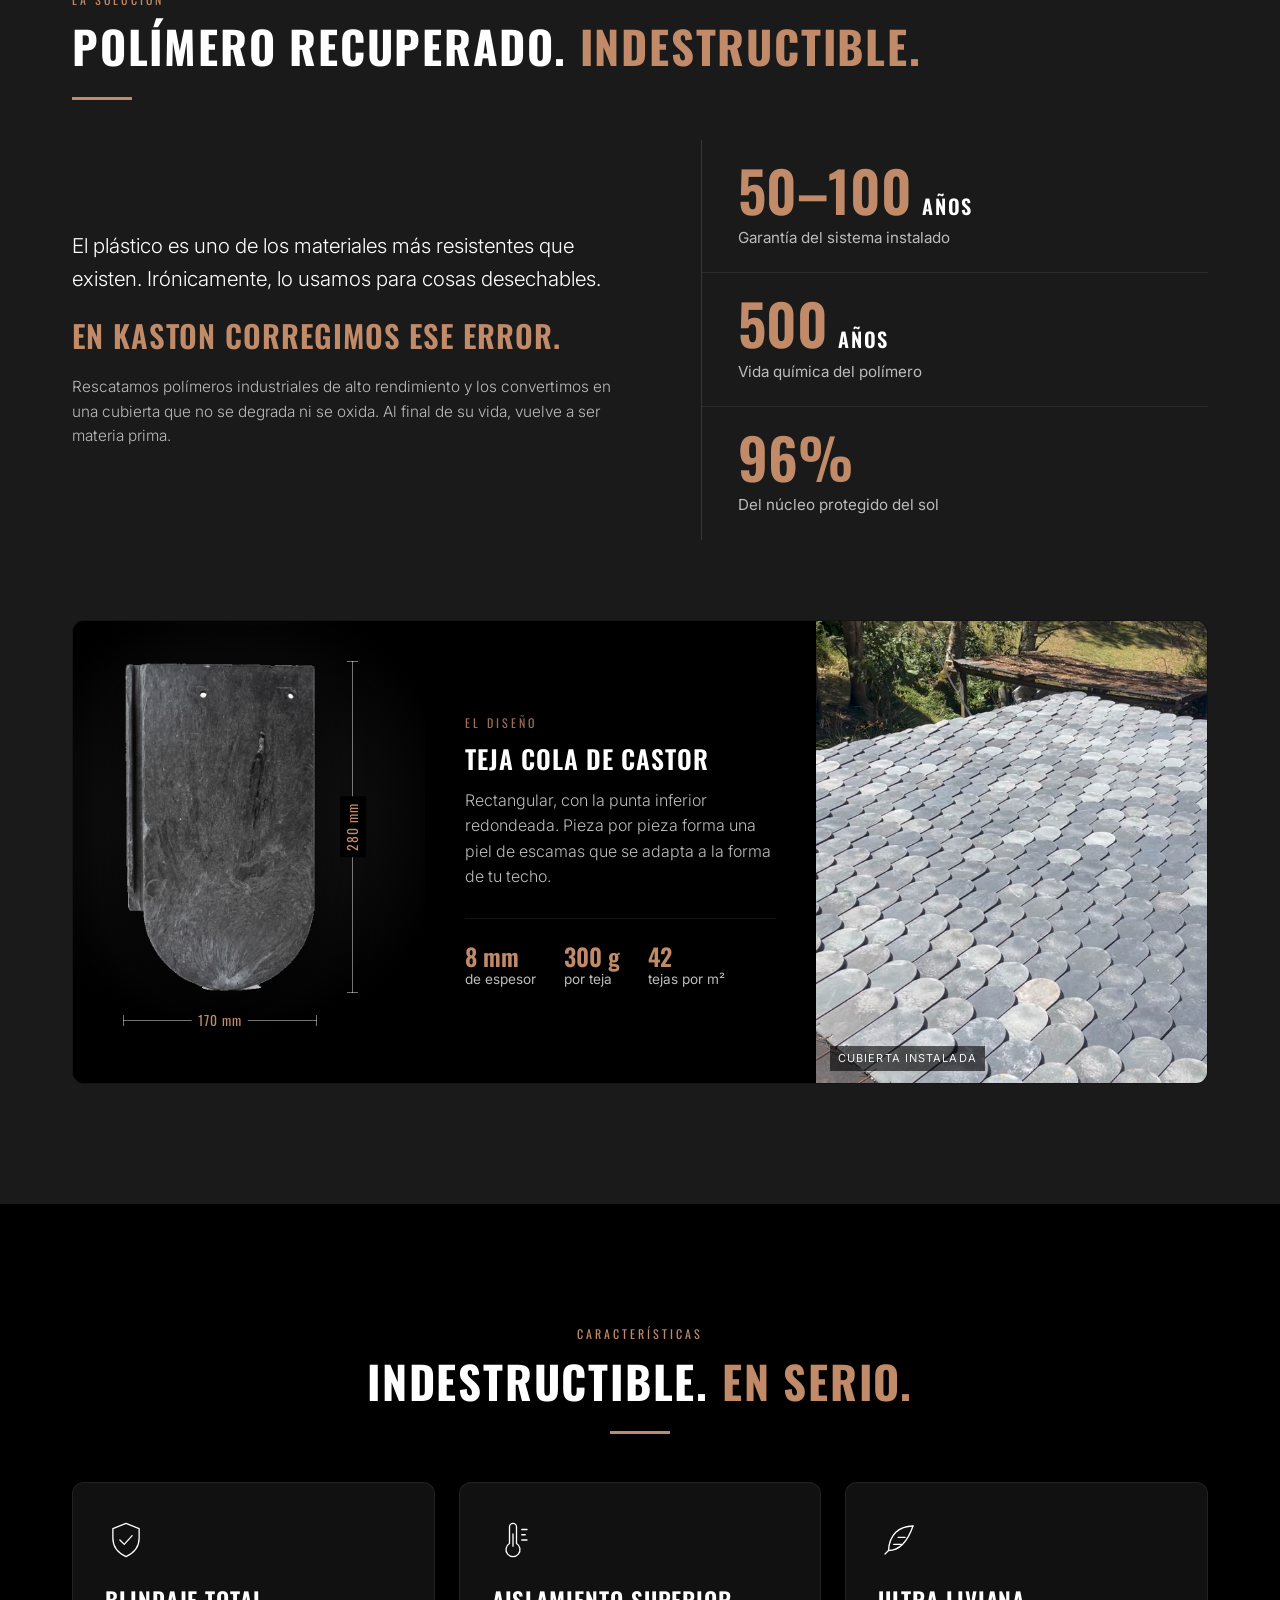
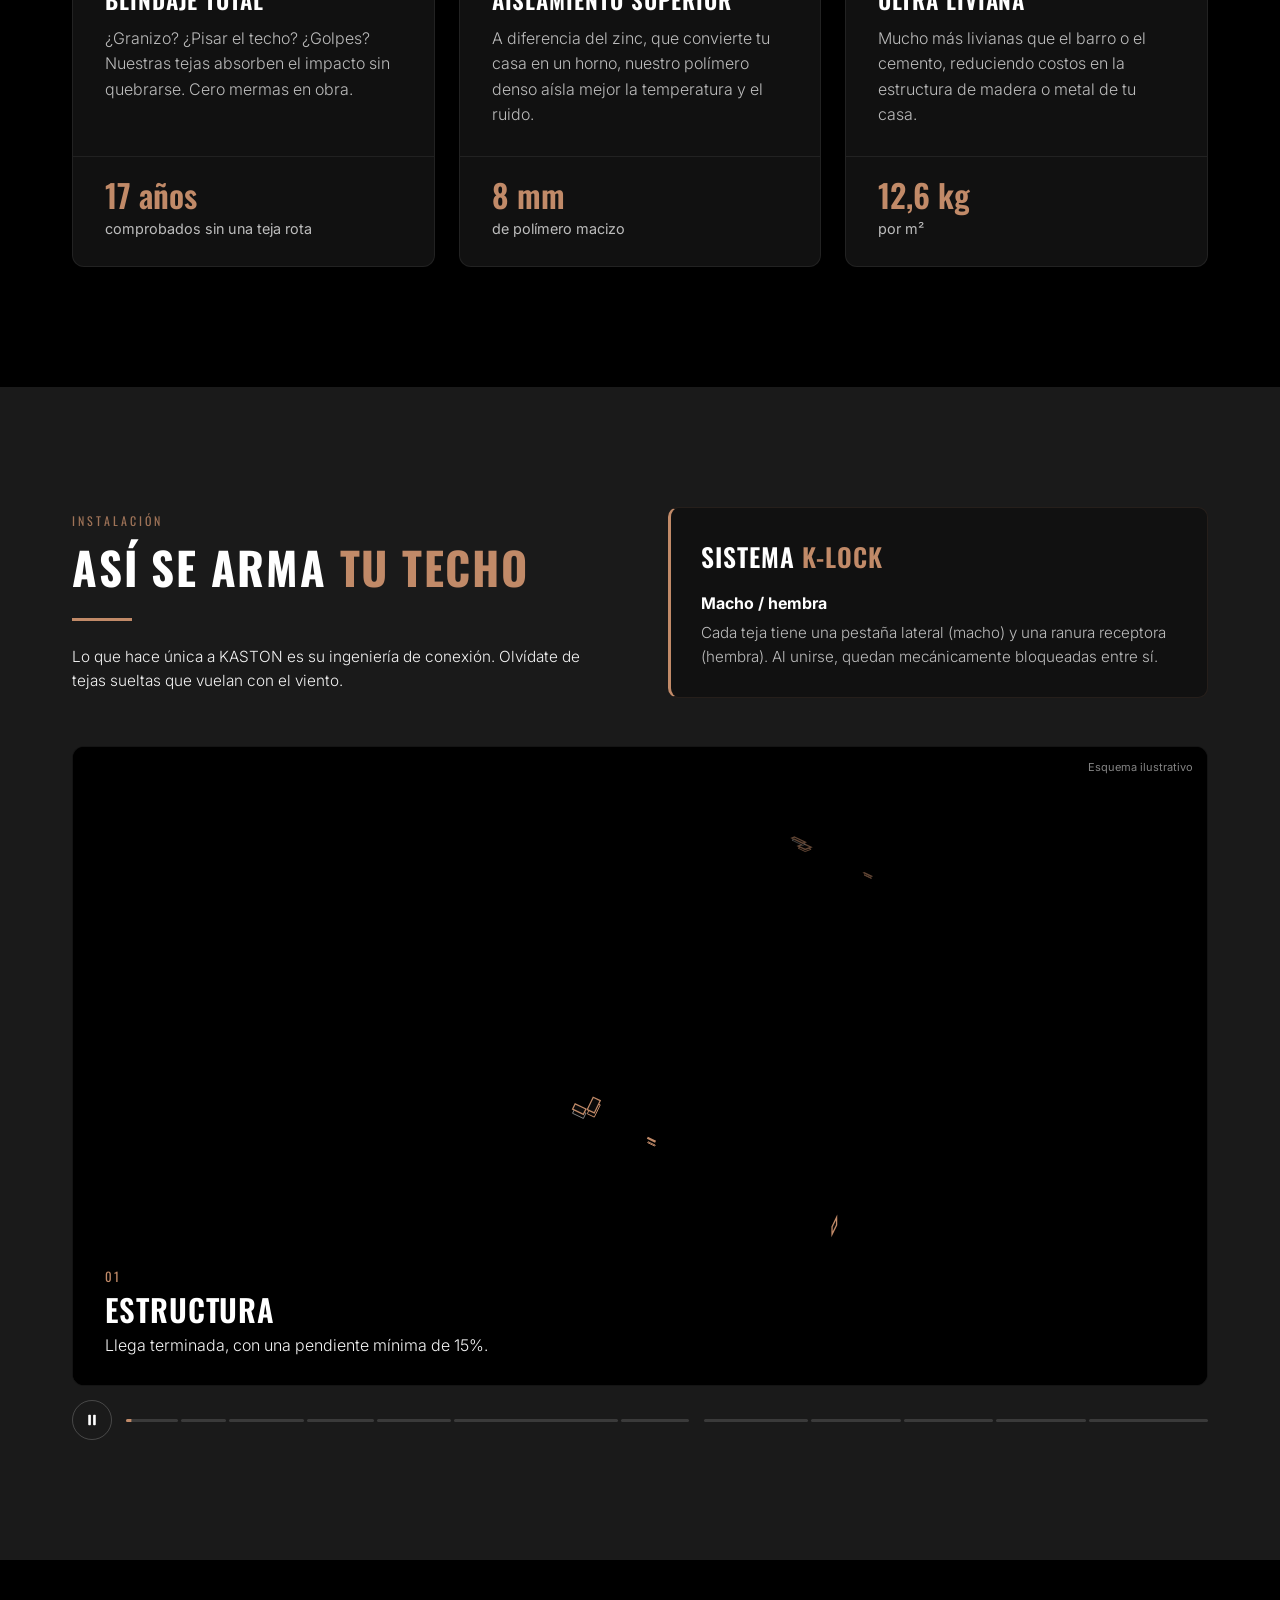
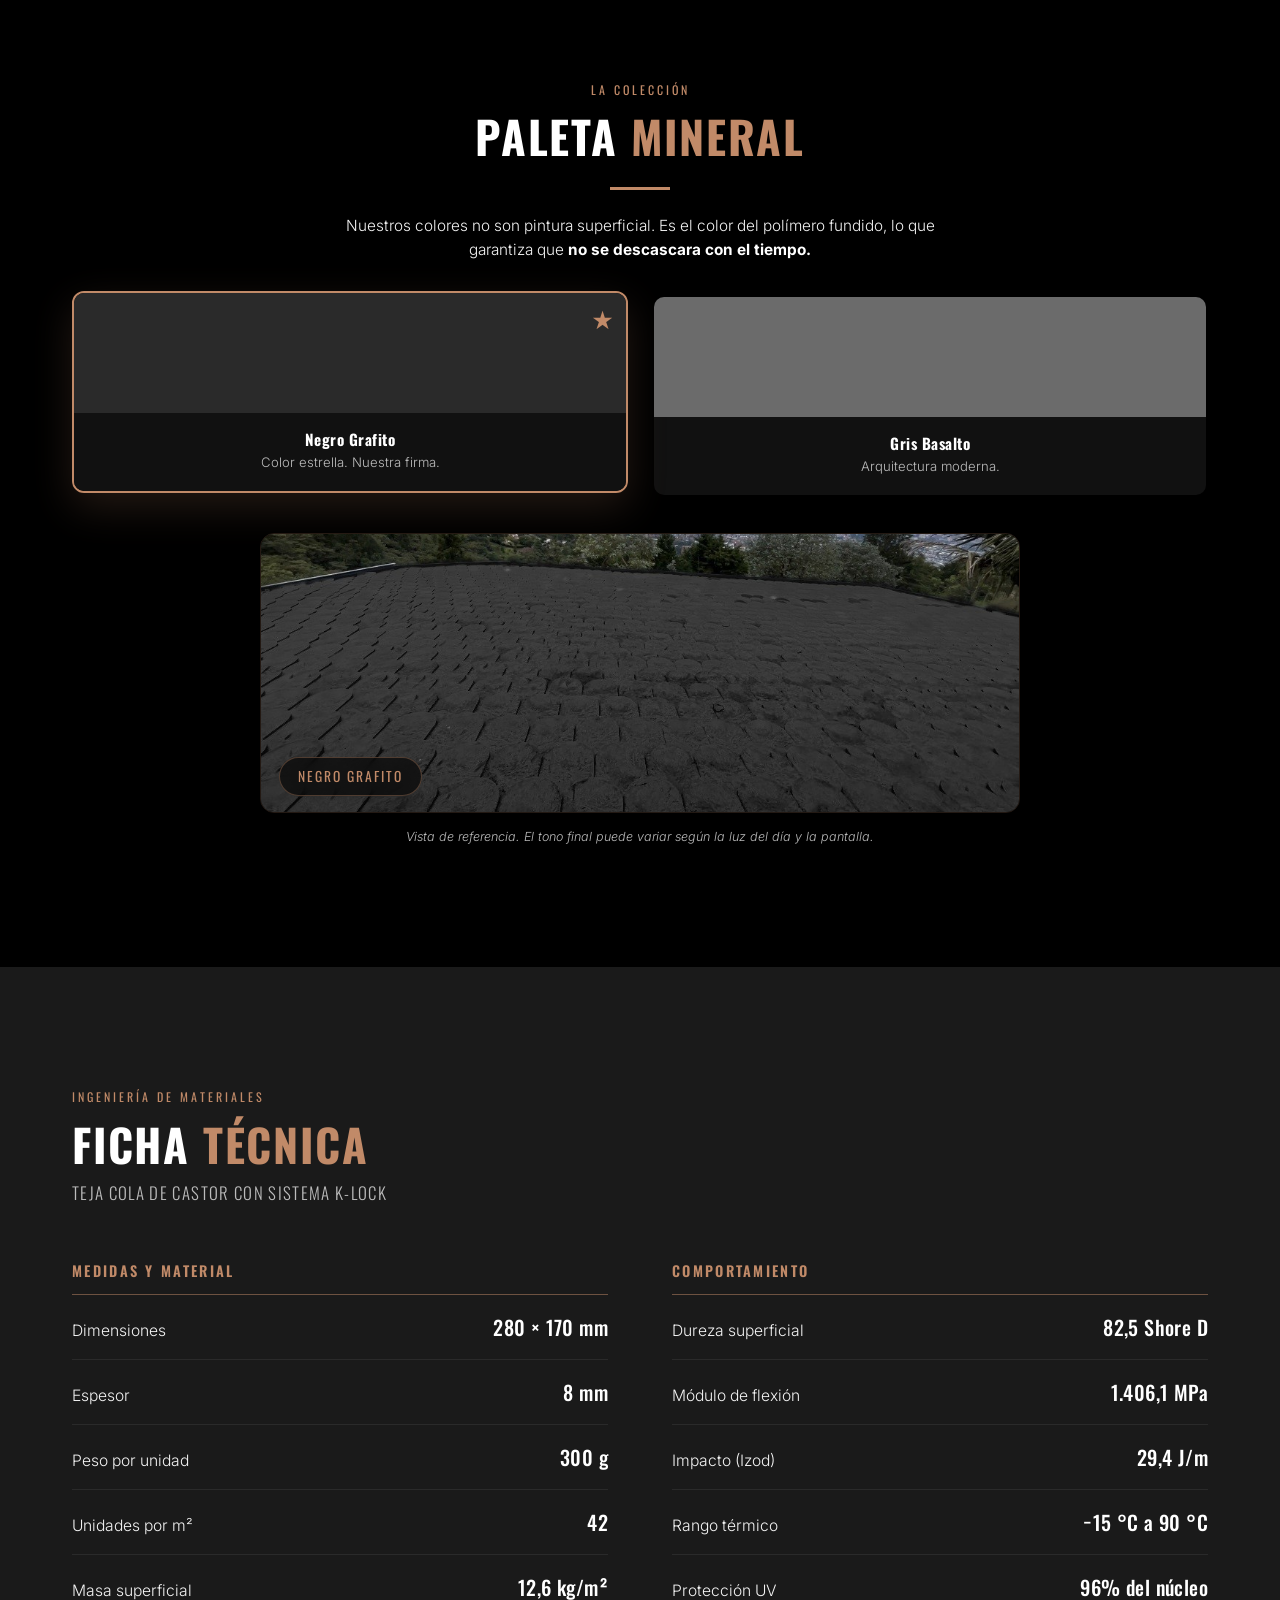
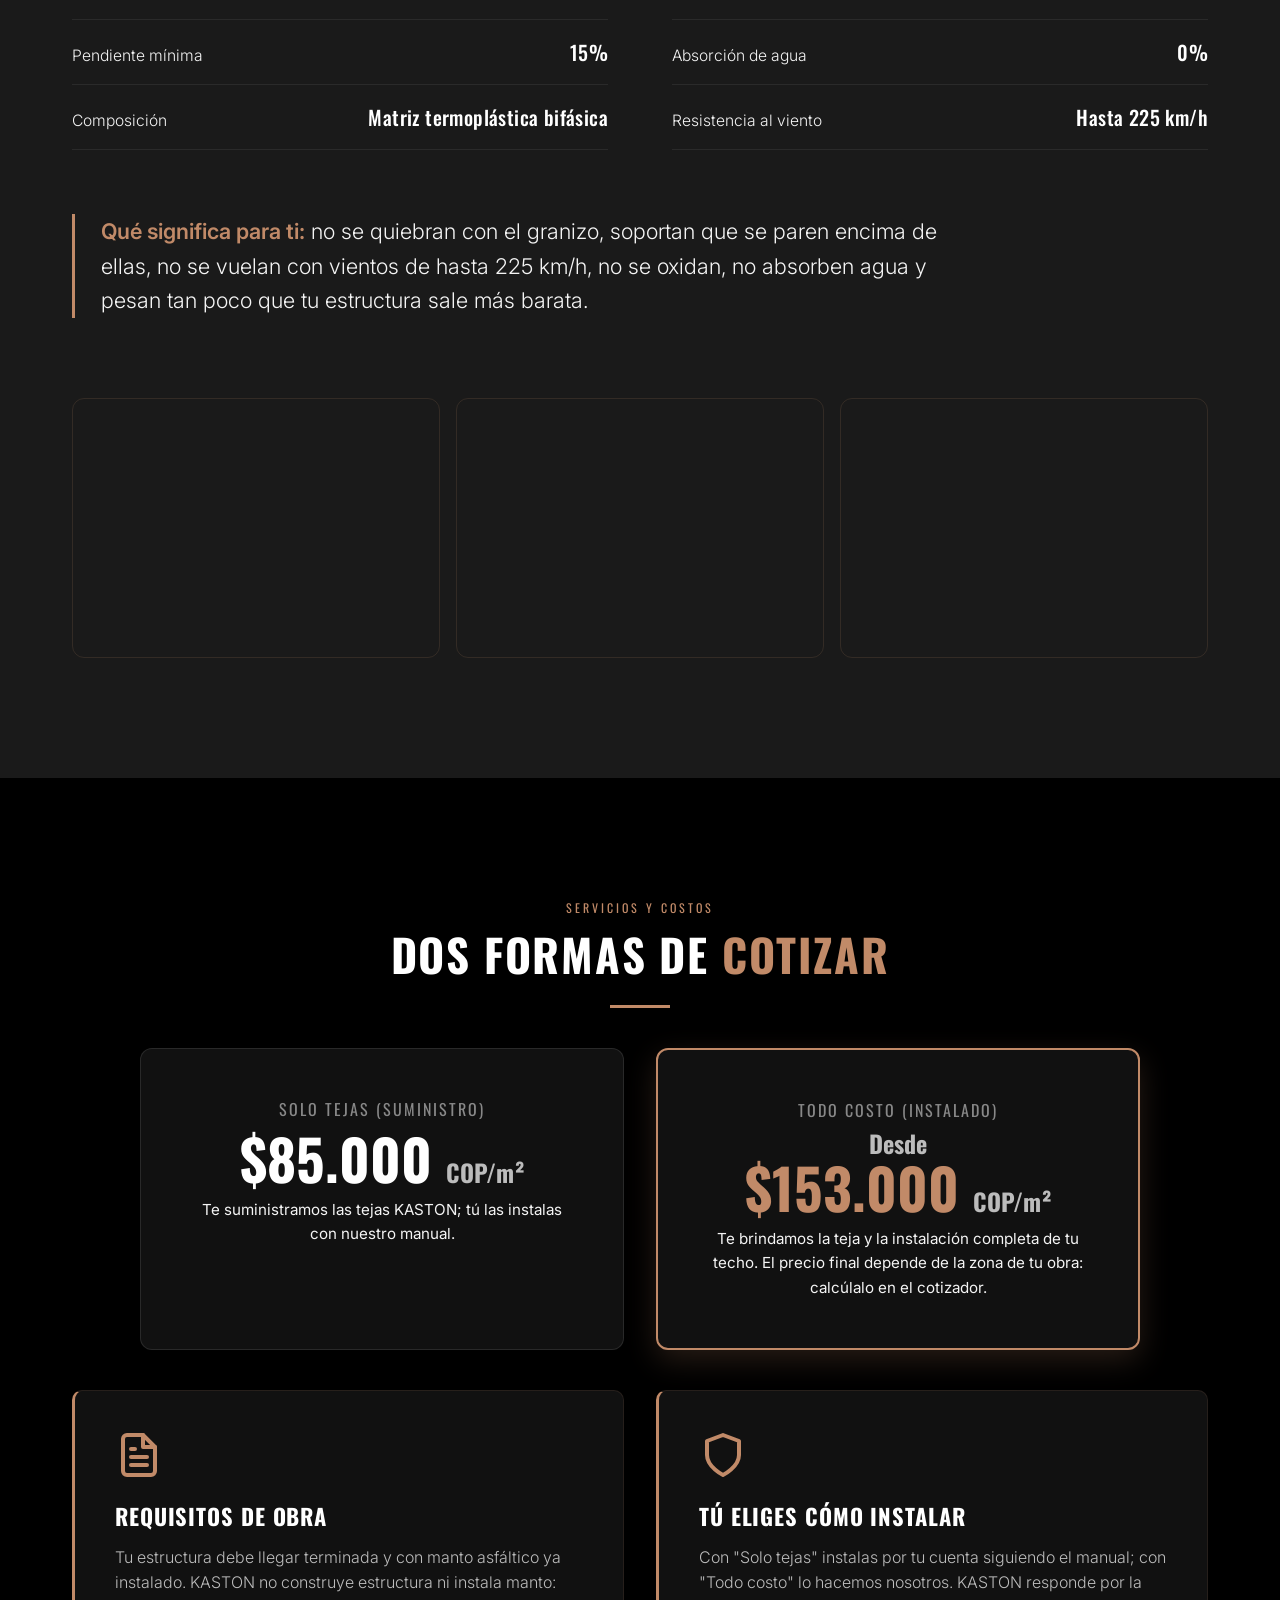
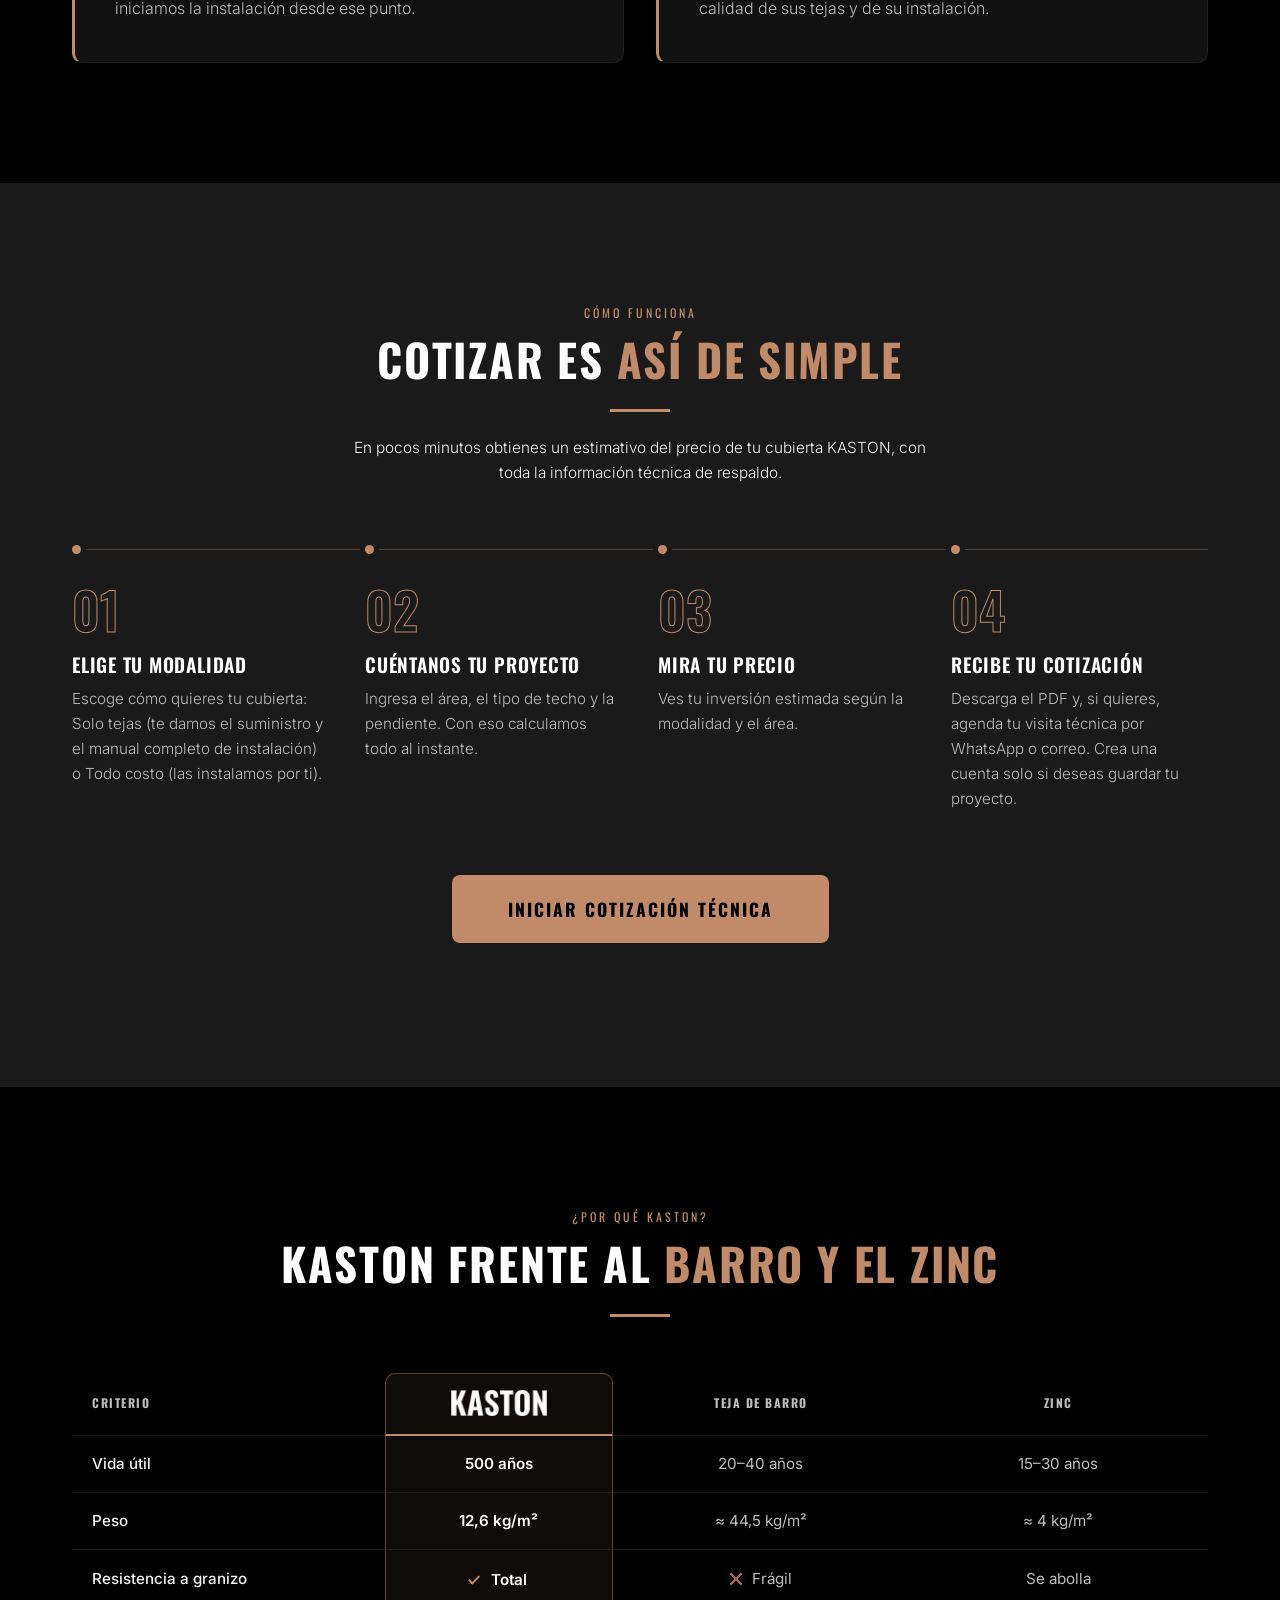
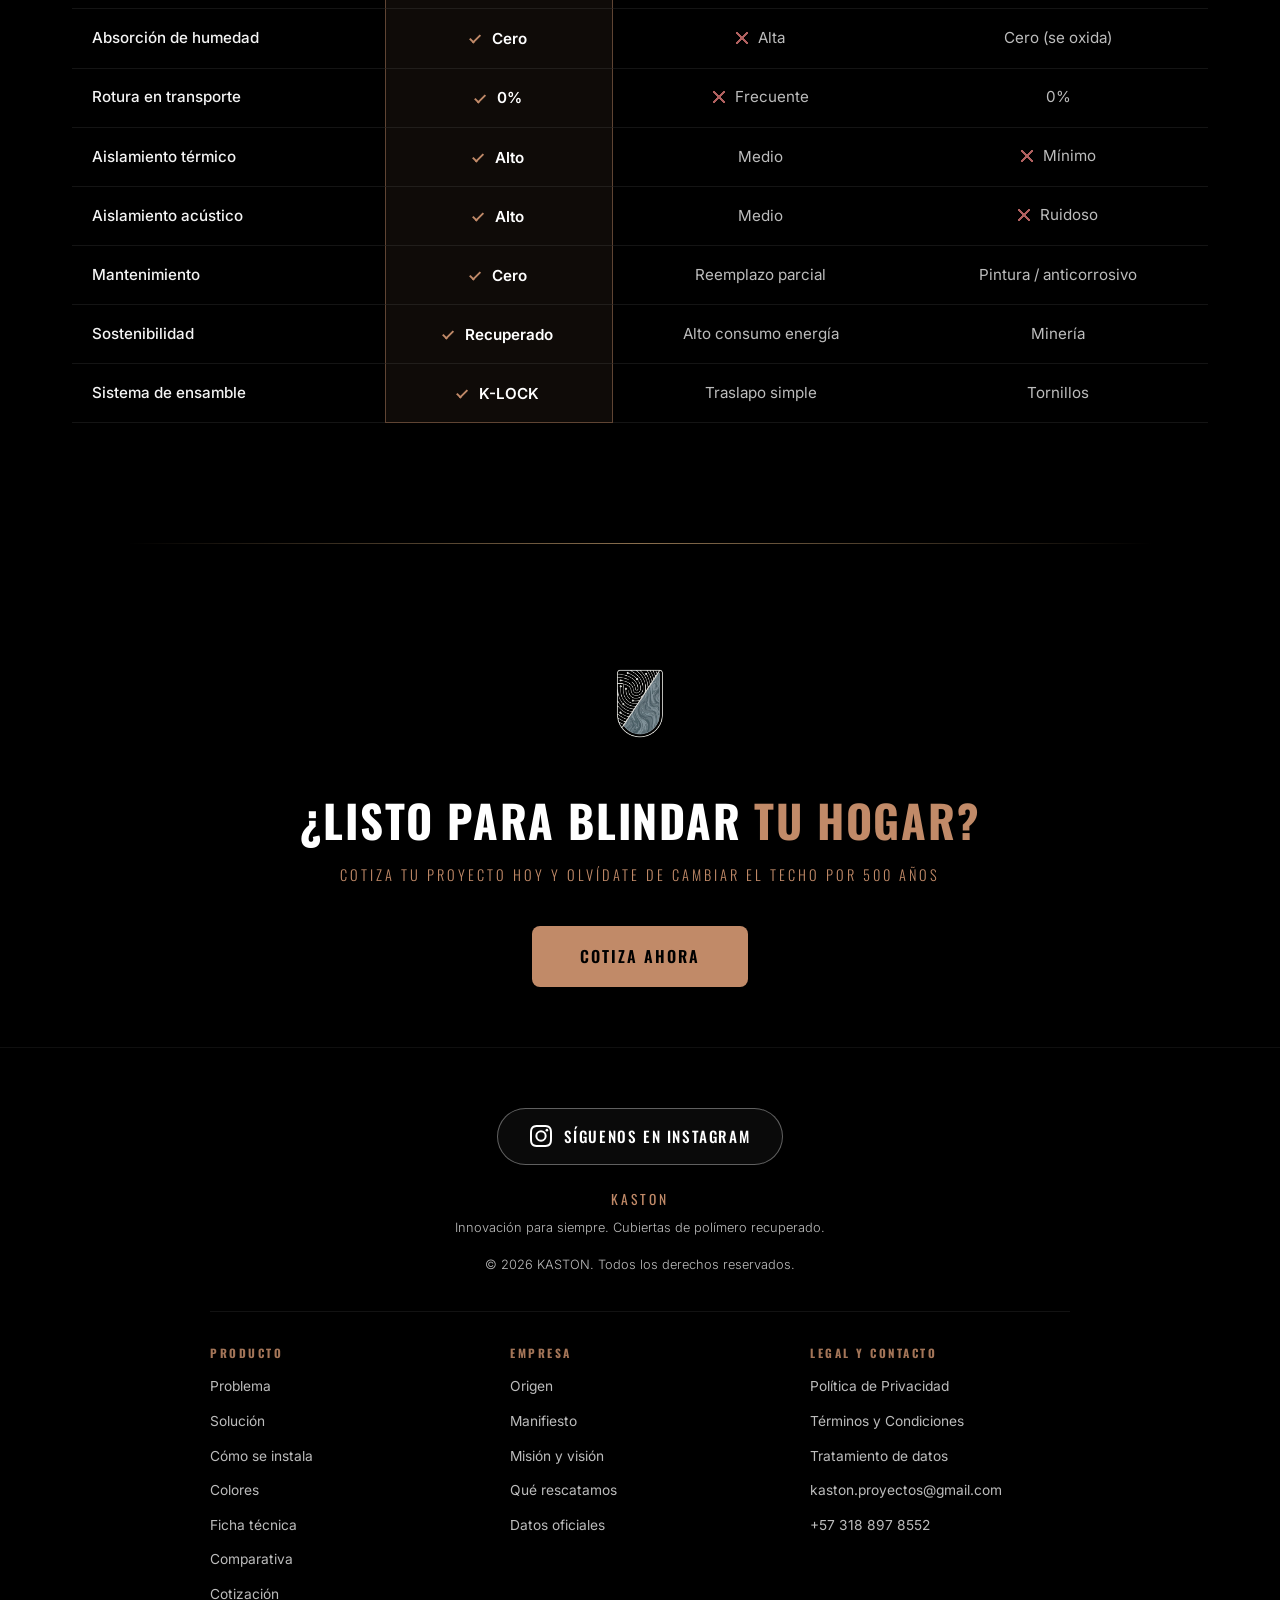
==== commit b9c94289: "feat: rediseno de caracteristicas, ficha tecnica, cotizar, comparativa y manifiesto - Caracteristica" ====
--- a/index.html
+++ b/index.html
@@ -717,9 +717,11 @@
            ============================================= */
         .comp-table {
             width: 100%;
-            border-collapse: collapse;
+            min-width: 640px;
+            border-collapse: separate;
+            border-spacing: 0;
             margin-top: 32px;
-            font-size: 0.9rem;
+            font-size: 0.95rem;
         }
 
         .comp-table th,
@@ -759,12 +761,73 @@
             color: var(--muted);
         }
 
+        /* wordmark oficial, en blanco y por encima de su tamaño mínimo (96 px) */
+        .comp-wordmark {
+            display: block;
+            width: 96px;
+            height: auto;
+            margin: 0 auto;
+        }
+
+        .comp-table th.kcol {
+            border: 1px solid rgba(193, 138, 104, 0.45);
+            border-bottom: 2px solid var(--gold);
+            border-radius: 10px 10px 0 0;
+        }
+
+        .comp-table td.kcol {
+            border-left: 1px solid rgba(193, 138, 104, 0.45);
+            border-right: 1px solid rgba(193, 138, 104, 0.45);
+        }
+
+        .comp-table tbody tr:last-child td.kcol {
+            border-bottom: 1px solid rgba(193, 138, 104, 0.45);
+        }
+
+        .comp-table tbody tr:hover td {
+            background: rgba(255, 255, 255, 0.02);
+        }
+
+        .comp-table tbody tr:hover td.kcol {
+            background: rgba(193, 138, 104, 0.12);
+        }
+
+        /* chulito y equis dibujados, no caracteres */
+        .comp-table .ok,
+        .comp-table .no {
+            display: inline-flex;
+            align-items: center;
+            gap: 10px;
+        }
+
         .comp-table .ok {
-            color: #6b8a4e;
+            color: var(--white);
+        }
+
+        .comp-table .ok::before {
+            content: '';
+            width: 11px;
+            height: 6px;
+            border-left: 2px solid var(--gold);
+            border-bottom: 2px solid var(--gold);
+            transform: rotate(-45deg) translateY(-2px);
         }
 
         .comp-table .no {
-            color: #8a4e4e;
+            color: var(--muted);
+        }
+
+        .comp-table .no::before {
+            content: '';
+            width: 12px;
+            height: 12px;
+            background:
+                linear-gradient(45deg, transparent 44%, #b0605f 44%, #b0605f 56%, transparent 56%),
+                linear-gradient(-45deg, transparent 44%, #b0605f 44%, #b0605f 56%, transparent 56%);
+        }
+
+        .comp-scroll {
+            overflow-x: auto;
         }
 
         /* =============================================
@@ -888,67 +951,6 @@
             .cp-layer {
                 transition: none;
             }
-        }
-
-        /* =============================================
-           QUOTATION PROCESS
-           ============================================= */
-        .process-row {
-            display: flex;
-            align-items: flex-start;
-            gap: 0;
-            margin-top: 48px;
-        }
-
-        .process-step {
-            flex: 1;
-            display: flex;
-            flex-direction: column;
-            align-items: center;
-            text-align: center;
-            position: relative;
-        }
-
-        .process-step:not(:last-child)::after {
-            content: '';
-            position: absolute;
-            top: 50px;
-            right: -40px;
-            width: 80px;
-            height: 3px;
-            background: repeating-linear-gradient(90deg, var(--gold) 0, var(--gold) 8px, transparent 8px, transparent 16px);
-        }
-
-        .process-icon {
-            width: 100px;
-            height: 100px;
-            margin-bottom: 24px;
-        }
-
-        .process-num {
-            font-family: var(--font-heading);
-            font-size: 0.75rem;
-            letter-spacing: 2px;
-            text-transform: uppercase;
-            color: var(--gold);
-            margin-bottom: 10px;
-        }
-
-        .process-title {
-            font-family: var(--font-heading);
-            font-size: 1.15rem;
-            font-weight: 600;
-            color: var(--white);
-            margin-bottom: 12px;
-            text-transform: uppercase;
-            letter-spacing: 1px;
-        }
-
-        .process-desc {
-            color: var(--muted);
-            font-size: 0.9rem;
-            max-width: 240px;
-            line-height: 1.7;
         }
 
         /* =============================================
@@ -1194,20 +1196,6 @@
                 padding: 10px 8px;
             }
 
-            .process-row {
-                flex-direction: column;
-                align-items: center;
-                gap: 40px;
-            }
-
-            .process-step:not(:last-child)::after {
-                top: auto;
-                bottom: -24px;
-                right: auto;
-                left: 50%;
-                transform: translateX(-50%) rotate(90deg);
-                width: 40px;
-            }
 
             .nav-cta {
                 width: 100%;
@@ -1548,6 +1536,247 @@
 
             .capas-roof {
                 height: 42%;
+            }
+        }
+
+        /* =============================================
+           CARACTERÍSTICAS — tres razones, cada una con su dato
+           ============================================= */
+        .feat-grid {
+            display: grid;
+            grid-template-columns: repeat(3, minmax(0, 1fr));
+            gap: 24px;
+            margin-top: 48px;
+        }
+
+        .feat-item {
+            display: flex;
+            flex-direction: column;
+            padding: 36px 32px 0;
+            background: var(--surface);
+            border: 1px solid rgba(255, 255, 255, 0.07);
+            border-radius: 12px;
+            transition: border-color 0.3s, transform 0.3s var(--ease);
+        }
+
+        .feat-item:hover {
+            border-color: rgba(193, 138, 104, 0.45);
+            transform: translateY(-4px);
+        }
+
+        .feat-ico {
+            width: 42px;
+            height: 42px;
+            margin-bottom: 26px;
+            fill: none;
+            stroke: var(--white);
+            stroke-width: 1.5;
+            stroke-linecap: round;
+            stroke-linejoin: round;
+            transition: stroke 0.3s;
+        }
+
+        .feat-item:hover .feat-ico {
+            stroke: var(--gold);
+        }
+
+        .feat-item h3 {
+            font-size: clamp(1.3rem, 1.8vw, 1.55rem);
+            font-weight: 600;
+            margin-bottom: 12px;
+        }
+
+        .feat-item p {
+            flex: 1;
+            font-size: 1rem;
+            color: var(--muted);
+        }
+
+        .feat-dato {
+            margin: 28px -32px 0;
+            padding: 22px 32px 26px;
+            border-top: 1px solid rgba(255, 255, 255, 0.07);
+        }
+
+        .feat-dato b {
+            display: block;
+            font-family: var(--font-heading);
+            font-weight: 600;
+            font-size: 2rem;
+            line-height: 1;
+            color: var(--gold);
+        }
+
+        .feat-dato span {
+            display: block;
+            margin-top: 6px;
+            font-size: 0.9rem;
+            color: var(--muted);
+        }
+
+        /* =============================================
+           FICHA TÉCNICA — hoja de datos en dos columnas
+           ============================================= */
+        .ficha-head {
+            max-width: 760px;
+        }
+
+        .ficha-sub {
+            margin-top: 10px;
+            font-family: var(--font-heading);
+            font-size: 1.05rem;
+            letter-spacing: 0.08em;
+            text-transform: uppercase;
+            color: var(--muted);
+        }
+
+        .ficha-tabla {
+            display: grid;
+            grid-template-columns: repeat(2, minmax(0, 1fr));
+            gap: 64px;
+            margin-top: 56px;
+        }
+
+        .ficha-col h3 {
+            padding-bottom: 14px;
+            font-size: 0.9rem;
+            font-weight: 600;
+            letter-spacing: 0.16em;
+            color: var(--gold);
+            border-bottom: 1px solid rgba(193, 138, 104, 0.5);
+        }
+
+        .ficha-col dl div {
+            display: flex;
+            justify-content: space-between;
+            align-items: baseline;
+            gap: 24px;
+            padding: 16px 0;
+            border-bottom: 1px solid rgba(255, 255, 255, 0.07);
+        }
+
+        .ficha-col dt {
+            font-size: 0.98rem;
+            font-weight: 300;
+            color: var(--light);
+        }
+
+        .ficha-col dd {
+            font-family: var(--font-heading);
+            font-size: 1.25rem;
+            font-weight: 500;
+            letter-spacing: 0.02em;
+            text-align: right;
+            color: var(--white);
+            font-variant-numeric: tabular-nums;
+        }
+
+        .ficha-humano {
+            max-width: 900px;
+            margin: 64px 0 0;
+            padding-left: 26px;
+            border-left: 3px solid var(--gold);
+            font-size: clamp(1.1rem, 1.7vw, 1.35rem);
+            line-height: 1.6;
+            color: var(--light);
+        }
+
+        .ficha-humano strong {
+            color: var(--gold);
+            font-weight: 600;
+        }
+
+        /* =============================================
+           COTIZAR — riel de cuatro pasos
+           ============================================= */
+        .pasos {
+            display: grid;
+            grid-template-columns: repeat(4, minmax(0, 1fr));
+            gap: 36px;
+            margin-top: 64px;
+            list-style: none;
+            text-align: left;
+            border-top: 1px solid rgba(193, 138, 104, 0.35);
+        }
+
+        .paso {
+            position: relative;
+            padding-top: 34px;
+        }
+
+        .paso::before {
+            content: '';
+            position: absolute;
+            top: -5px;
+            left: 0;
+            width: 9px;
+            height: 9px;
+            border-radius: 50%;
+            background: var(--gold);
+            box-shadow: 0 0 0 5px var(--surface-light);
+        }
+
+        .paso-num {
+            display: block;
+            margin-bottom: 18px;
+            font-family: var(--font-heading);
+            font-weight: 600;
+            font-size: 3.2rem;
+            line-height: 1;
+            color: transparent;
+            -webkit-text-stroke: 1px var(--gold);
+        }
+
+        .paso h3 {
+            font-size: 1.2rem;
+            font-weight: 600;
+            margin-bottom: 10px;
+        }
+
+        .paso p {
+            font-size: 0.95rem;
+            line-height: 1.65;
+            color: var(--muted);
+        }
+
+        @media (max-width: 900px) {
+            .feat-grid,
+            .ficha-tabla {
+                grid-template-columns: 1fr;
+            }
+
+            .ficha-tabla {
+                gap: 40px;
+            }
+
+            .pasos {
+                grid-template-columns: 1fr;
+                gap: 32px;
+                padding-left: 30px;
+                border-top: 0;
+                border-left: 1px solid rgba(193, 138, 104, 0.35);
+            }
+
+            .paso {
+                padding-top: 0;
+            }
+
+            .paso::before {
+                top: 8px;
+                left: -35px;
+            }
+
+            .paso-num {
+                font-size: 2.4rem;
+                margin-bottom: 10px;
+            }
+
+            .comp-table th:first-child,
+            .comp-table td:first-child {
+                position: sticky;
+                left: 0;
+                z-index: 1;
+                background: var(--bg);
             }
         }
 
@@ -2548,53 +2777,28 @@
     <section id="caracteristicas">
         <div class="container">
             <div class="section-label fade-in" style="text-align:center;" data-i18n="feat.label">Características</div>
-            <h2 class="fade-in" style="text-align:center;" data-i18n-html="feat.title">Indestructible. <span
-                    class="gold">En Serio.</span></h2>
+            <h2 class="fade-in" style="text-align:center;" data-i18n-html="feat.title">Indestructible. <span class="gold">En serio.</span></h2>
             <div class="section-divider fade-in" style="margin:24px auto;"></div>
 
-            <div class="card-grid fade-in fade-in-d1" style="margin-top:40px;">
-                <div class="card spot" style="text-align:center;">
-                    <div class="card-icon" style="margin:0 auto 20px;">
-                        <svg viewBox="0 0 100 100" fill="none" xmlns="http://www.w3.org/2000/svg">
-                            <circle cx="50" cy="50" r="38" fill="#C18A68" />
-                            <path class="shield-check" d="M35 50 L45 60 L65 40" stroke="#000" stroke-width="6" fill="none"
-                                stroke-linecap="round" stroke-linejoin="round" />
-                        </svg>
-                    </div>
-                    <h4 data-i18n="feat.card1.title">Blindaje Total</h4>
-                    <p data-i18n="feat.card1.desc">¿Granizo? ¿Pisar el techo? ¿Golpes? Nuestras tejas absorben el
-                        impacto sin quebrarse. Cero mermas en obra.</p>
-                </div>
-                <div class="card spot" style="text-align:center;">
-                    <div class="card-icon" style="margin:0 auto 20px;">
-                        <svg viewBox="0 0 100 100" fill="none" xmlns="http://www.w3.org/2000/svg">
-                            <rect x="20" y="25" width="60" height="50" rx="6" fill="#C18A68" />
-                            <path class="insul-wave" d="M30 60 Q40 40 50 55 Q60 70 70 45" stroke="#000" stroke-width="3" fill="none"
-                                stroke-linecap="round" />
-                            <line x1="20" y1="50" x2="80" y2="50" stroke="#8a6f4e" stroke-width="1"
-                                stroke-dasharray="3,3" />
-                        </svg>
-                    </div>
-                    <h4 data-i18n="feat.card2.title">Aislamiento Superior</h4>
-                    <p data-i18n="feat.card2.desc">A diferencia del Zinc que convierte tu casa en un horno, nuestro
-                        polímero denso aísla mejor la temperatura y el ruido.</p>
-                </div>
-                <div class="card spot" style="text-align:center;">
-                    <div class="card-icon" style="margin:0 auto 20px;">
-                        <svg viewBox="0 0 100 100" fill="none" xmlns="http://www.w3.org/2000/svg">
-                            <g class="light-icon">
-                                <ellipse cx="50" cy="50" rx="30" ry="20" fill="none" stroke="#C18A68" stroke-width="3" />
-                                <path d="M50 30 L50 15" stroke="#C18A68" stroke-width="3" stroke-linecap="round" />
-                                <path d="M50 70 L50 85" stroke="#C18A68" stroke-width="3" stroke-linecap="round" />
-                                <circle cx="50" cy="50" r="8" fill="#C18A68" />
-                                <circle cx="50" cy="50" r="4" fill="#000" />
-                            </g>
-                        </svg>
-                    </div>
-                    <h4 data-i18n="feat.card3.title">Ultra Liviana</h4>
-                    <p data-i18n="feat.card3.desc">Mucho más livianas que el barro o el cemento, reduciendo costos en la
-                        estructura de madera o metal de tu casa.</p>
-                </div>
+            <div class="feat-grid fade-in fade-in-d1">
+                <article class="feat-item">
+                    <svg class="feat-ico" viewBox="0 0 48 48" aria-hidden="true"><path d="M24 5l15 6v11c0 10-6.5 17-15 21C15.5 39 9 32 9 22V11z"/><path d="M17 24l5 5 9-10"/></svg>
+                    <h3 data-i18n="feat.card1.title">Blindaje total</h3>
+                    <p data-i18n="feat.card1.desc">¿Granizo? ¿Pisar el techo? ¿Golpes? Nuestras tejas absorben el impacto sin quebrarse. Cero mermas en obra.</p>
+                    <div class="feat-dato"><b data-i18n="feat.d1.v">17 años</b><span data-i18n="feat.d1">comprobados sin una teja rota</span></div>
+                </article>
+                <article class="feat-item">
+                    <svg class="feat-ico" viewBox="0 0 48 48" aria-hidden="true"><path d="M20 28V9a4 4 0 0 1 8 0v19a8 8 0 1 1-8 0z"/><path d="M24 17v14"/><path d="M34 12h6M34 18h4M34 24h6"/></svg>
+                    <h3 data-i18n="feat.card2.title">Aislamiento superior</h3>
+                    <p data-i18n="feat.card2.desc">A diferencia del zinc, que convierte tu casa en un horno, nuestro polímero denso aísla mejor la temperatura y el ruido.</p>
+                    <div class="feat-dato"><b>8 mm</b><span data-i18n="feat.d2">de polímero macizo</span></div>
+                </article>
+                <article class="feat-item">
+                    <svg class="feat-ico" viewBox="0 0 48 48" aria-hidden="true"><path d="M40 8C24 8 13 18 12 36l-4 4"/><path d="M12 36c11 0 21-8 28-28"/><path d="M18 29h9M23 21h8"/></svg>
+                    <h3 data-i18n="feat.card3.title">Ultra liviana</h3>
+                    <p data-i18n="feat.card3.desc">Mucho más livianas que el barro o el cemento, reduciendo costos en la estructura de madera o metal de tu casa.</p>
+                    <div class="feat-dato"><b data-i18n="feat.d3.v">12,6 kg</b><span data-i18n="feat.d3">por m²</span></div>
+                </article>
             </div>
         </div>
     </section>
@@ -2700,72 +2904,40 @@
      ================================================ -->
     <section id="especificaciones" style="background:var(--surface-light);">
         <div class="container">
-            <div class="section-label fade-in" style="text-align:center;" data-i18n="sp.label">Ingeniería de Materiales</div>
-            <h2 class="fade-in" style="text-align:center;" data-i18n-html="sp.title">Ficha técnica de nuestro producto <span class="gold">a tu alcance</span><br><span
-                    style="font-size:0.6em; color:var(--muted);">(SISTEMA KASTON 8MM)</span></h2>
-            <div class="section-divider fade-in" style="margin:24px auto;"></div>
-
-            <p class="fade-in"
-                style="max-width:850px; margin:0 auto 40px; text-align:center; font-size:1.05rem; color:var(--light);" data-i18n-html="sp.composition">
-                <strong>Composición:</strong> Matriz termoplástica bifásica.<br><br>
-                <strong>Protección UV Activa:</strong> El grosor masivo de 8mm garantiza que el 96% del núcleo interno
-                permanezca estructuralmente invulnerable a la radiación solar por décadas, limitando la degradación
-                mecánica solo a las micras superficiales.
-            </p>
-
-            <div class="specs-grid fade-in fade-in-d1">
-                <div class="spec-item">
-                    <div class="spec-val">42</div>
-                    <div class="spec-lbl" data-i18n="sp.units">Unidades / m²</div>
+            <div class="ficha-head">
+                <div class="section-label fade-in" data-i18n="sp.label">Ingeniería de materiales</div>
+                <h2 class="fade-in" data-i18n-html="sp.title">Ficha <span class="gold">técnica</span></h2>
+                <p class="ficha-sub fade-in" data-i18n="sp.sub">Teja Cola de Castor con sistema K-LOCK</p>
+            </div>
+
+            <div class="ficha-tabla fade-in fade-in-d1">
+                <div class="ficha-col">
+                    <h3 data-i18n="sp.g1">Medidas y material</h3>
+                    <dl>
+                        <div><dt data-i18n="sp.dim">Dimensiones</dt><dd>280 × 170 mm</dd></div>
+                        <div><dt data-i18n="sp.thickness">Espesor</dt><dd>8 mm</dd></div>
+                        <div><dt data-i18n="sp.unitweight">Peso por unidad</dt><dd>300 g</dd></div>
+                        <div><dt data-i18n="sp.units">Unidades por m²</dt><dd>42</dd></div>
+                        <div><dt data-i18n="sp.mass">Masa superficial</dt><dd data-i18n="sp.mass.v">12,6 kg/m²</dd></div>
+                        <div><dt data-i18n="sp.slope">Pendiente mínima</dt><dd>15%</dd></div>
+                        <div><dt data-i18n="sp.comp">Composición</dt><dd data-i18n="sp.comp.v">Matriz termoplástica bifásica</dd></div>
+                    </dl>
                 </div>
-                <div class="spec-item">
-                    <div class="spec-val">8 mm</div>
-                    <div class="spec-lbl" data-i18n="sp.thick">Espesor de Blindaje</div>
-                </div>
-                <div class="spec-item">
-                    <div class="spec-val">300 g</div>
-                    <div class="spec-lbl" data-i18n="sp.unitweight">Peso por Unidad</div>
-                </div>
-                <div class="spec-item">
-                    <div class="spec-val">12,6 kg</div>
-                    <div class="spec-lbl" data-i18n="sp.mass">Masa Superficial (m²)</div>
+                <div class="ficha-col">
+                    <h3 data-i18n="sp.g2">Comportamiento</h3>
+                    <dl>
+                        <div><dt data-i18n="sp.hardness">Dureza superficial</dt><dd data-i18n="sp.hardness.v">82,5 Shore D</dd></div>
+                        <div><dt data-i18n="sp.flex">Módulo de flexión</dt><dd data-i18n="sp.flex.v">1.406,1 MPa</dd></div>
+                        <div><dt data-i18n="sp.izod">Impacto (Izod)</dt><dd data-i18n="sp.izod.v">29,4 J/m</dd></div>
+                        <div><dt data-i18n="sp.thermal">Rango térmico</dt><dd data-i18n="sp.thermal.v">−15 °C a 90 °C</dd></div>
+                        <div><dt data-i18n="sp.uv">Protección UV</dt><dd data-i18n="sp.uv.v">96% del núcleo</dd></div>
+                        <div><dt data-i18n="sp.abs">Absorción de agua</dt><dd>0%</dd></div>
+                        <div><dt data-i18n="sp.wind">Resistencia al viento</dt><dd data-i18n="sp.wind.v">Hasta 225 km/h</dd></div>
+                    </dl>
                 </div>
             </div>
 
-            <div style="margin-top:80px;"></div>
-
-            <h3 class="fade-in"
-                style="text-align:center; font-family:var(--font-heading); color:var(--white); margin-bottom:16px;" data-i18n="sp.mechtitle">
-                Resiliencia Mecánica y Operativa</h3>
-            <p class="fade-in"
-                style="max-width:600px; margin:0 auto 32px; text-align:center; color:var(--muted); font-size:0.95rem;" data-i18n="sp.mechdesc">
-                Datos validados para la protección extrema del patrimonio ante condiciones climáticas y geológicas
-                adversas.
-            </p>
-
-            <div class="specs-grid fade-in fade-in-d2">
-                <div class="spec-item">
-                    <div class="spec-val">-15° a 90°C</div>
-                    <div class="spec-lbl" data-i18n="sp.thermal">Rango Térmico (Superficie)</div>
-                </div>
-                <div class="spec-item">
-                    <div class="spec-val">82,5 <span style="font-size:0.6em">Shore D</span></div>
-                    <div class="spec-lbl" data-i18n="sp.hardness">Dureza Superficial</div>
-                </div>
-                <div class="spec-item">
-                    <div class="spec-val">1406,1 <span style="font-size:0.6em">MPa</span></div>
-                    <div class="spec-lbl" data-i18n="sp.flex">Módulo de Flexión</div>
-                </div>
-                <div class="spec-item">
-                    <div class="spec-val">29,4 <span style="font-size:0.6em">J/m</span></div>
-                    <div class="spec-lbl" data-i18n="sp.izod">Resistencia al Impacto (Izod)</div>
-                </div>
-            </div>
-
-            <div class="fade-in" data-i18n-html="sp.human"
-                style="max-width:820px; margin:44px auto 0; padding:22px 28px; border:1px solid rgba(193,138,104,0.30); border-radius:12px; background:rgba(193,138,104,0.06); color:var(--light); font-size:1.05rem; line-height:1.7; text-align:center;">
-                <strong style="color:var(--gold);">Qué significa para ti:</strong> no se quiebran con el granizo, soportan que se paren encima de ellas, no se vuelan con vientos de hasta <strong style="color:var(--white);">225 km/h</strong>, no se oxidan, no absorben agua y pesan tan poco que tu estructura sale más barata.
-            </div>
+            <p class="ficha-humano fade-in" data-i18n-html="sp.human"><strong>Qué significa para ti:</strong> no se quiebran con el granizo, soportan que se paren encima de ellas, no se vuelan con vientos de hasta 225 km/h, no se oxidan, no absorben agua y pesan tan poco que tu estructura sale más barata.</p>
 
             <div class="gallery fade-in" style="margin-top:80px;">
                 <video class="gallery-img" src="gallery-video-1.mp4" autoplay loop muted playsinline></video>
@@ -2859,64 +3031,30 @@
             <div class="section-label fade-in" data-i18n="quote.label">Cómo funciona</div>
             <h2 class="fade-in" data-i18n-html="quote.title">Cotizar es <span class="gold">así de simple</span></h2>
             <div class="section-divider fade-in" style="margin:24px auto;"></div>
-            <p class="fade-in" style="max-width:600px; margin:0 auto;" data-i18n="quote.desc">En pocos minutos obtienes el precio de tu cubierta KASTON, con toda la información técnica de respaldo.</p>
-
-            <div class="process-row fade-in fade-in-d1"
-                style="display: grid; grid-template-columns: repeat(auto-fit, minmax(220px, 1fr)); gap: 24px; margin-top: 48px;">
-                <div class="process-step">
-                    <div class="process-icon">
-                        <svg viewBox="0 0 100 100" fill="none" xmlns="http://www.w3.org/2000/svg">
-                            <rect x="25" y="20" width="50" height="60" rx="4" fill="#C18A68" />
-                            <path d="M35 35h30M35 50h30M35 65h15" stroke="#000" stroke-width="4"
-                                stroke-linecap="round" />
-                        </svg>
-                    </div>
-                    <div class="process-num" data-i18n="quote.step1.num">PASO 1</div>
-                    <div class="process-title" data-i18n="quote.step1.title">Elige tu modalidad</div>
-                    <p class="process-desc" data-i18n="quote.step1.desc">Escoge cómo quieres tu cubierta: Solo tejas (te las entregamos en obra) o Todo costo (las instalamos por ti).</p>
-                </div>
-
-                <div class="process-step">
-                    <div class="process-icon">
-                        <svg viewBox="0 0 100 100" fill="none" xmlns="http://www.w3.org/2000/svg">
-                            <circle cx="50" cy="50" r="30" fill="#C18A68" />
-                            <text x="50" y="58" font-size="24" text-anchor="middle" font-weight="bold"
-                                fill="#000">$</text>
-                            <path d="M75 50a25 25 0 0 1-25 25" stroke="#000" stroke-width="4" stroke-linecap="round" />
-                        </svg>
-                    </div>
-                    <div class="process-num" data-i18n="quote.step2.num">PASO 2</div>
-                    <div class="process-title" data-i18n="quote.step2.title">Cuéntanos tu proyecto</div>
-                    <p class="process-desc" data-i18n="quote.step2.desc">Ingresa el área, el tipo de techo y la pendiente. Con eso calculamos todo al instante.</p>
-                </div>
-
-                <div class="process-step">
-                    <div class="process-icon">
-                        <svg viewBox="0 0 100 100" fill="none" xmlns="http://www.w3.org/2000/svg">
-                            <rect x="30" y="25" width="40" height="50" rx="4" fill="#8a6f4e" />
-                            <circle cx="50" cy="45" r="8" fill="#C18A68" />
-                            <path d="M40 60h20" stroke="#000" stroke-width="3" stroke-linecap="round" />
-                        </svg>
-                    </div>
-                    <div class="process-num" data-i18n="quote.step3.num">PASO 3</div>
-                    <div class="process-title" data-i18n="quote.step3.title">Mira tu precio</div>
-                    <p class="process-desc" data-i18n="quote.step3.desc">Ves tu inversión estimada según la modalidad y el área.</p>
-                </div>
-
-                <div class="process-step">
-                    <div class="process-icon">
-                        <svg viewBox="0 0 100 100" fill="none" xmlns="http://www.w3.org/2000/svg">
-                            <rect x="20" y="30" width="60" height="40" rx="4" fill="#C18A68" />
-                            <circle cx="80" cy="30" r="12" fill="#8a6f4e" />
-                            <path d="M76 30l3 3 6-6" stroke="#000" stroke-width="3" fill="none"
-                                stroke-linecap="round" />
-                        </svg>
-                    </div>
-                    <div class="process-num" data-i18n="quote.step4.num">PASO 4</div>
-                    <div class="process-title" data-i18n="quote.step4.title">Recibe tu cotización</div>
-                    <p class="process-desc" data-i18n="quote.step4.desc">Descarga el PDF y, si quieres, agenda tu visita técnica por WhatsApp o correo. Crea una cuenta solo si deseas guardar tu proyecto.</p>
-                </div>
-            </div>
+            <p class="fade-in" style="max-width:600px; margin:0 auto;" data-i18n="quote.desc">En pocos minutos obtienes un estimativo del precio de tu cubierta KASTON, con toda la información técnica de respaldo.</p>
+
+            <ol class="pasos fade-in fade-in-d1">
+                <li class="paso">
+                    <span class="paso-num">01</span>
+                    <h3 data-i18n="quote.step1.title">Elige tu modalidad</h3>
+                    <p data-i18n="quote.step1.desc">Escoge cómo quieres tu cubierta: Solo tejas (te damos el suministro y el manual completo de instalación) o Todo costo (las instalamos por ti).</p>
+                </li>
+                <li class="paso">
+                    <span class="paso-num">02</span>
+                    <h3 data-i18n="quote.step2.title">Cuéntanos tu proyecto</h3>
+                    <p data-i18n="quote.step2.desc">Ingresa el área, el tipo de techo y la pendiente. Con eso calculamos todo al instante.</p>
+                </li>
+                <li class="paso">
+                    <span class="paso-num">03</span>
+                    <h3 data-i18n="quote.step3.title">Mira tu precio</h3>
+                    <p data-i18n="quote.step3.desc">Ves tu inversión estimada según la modalidad y el área.</p>
+                </li>
+                <li class="paso">
+                    <span class="paso-num">04</span>
+                    <h3 data-i18n="quote.step4.title">Recibe tu cotización</h3>
+                    <p data-i18n="quote.step4.desc">Descarga el PDF y, si quieres, agenda tu visita técnica por WhatsApp o correo. Crea una cuenta solo si deseas guardar tu proyecto.</p>
+                </li>
+            </ol>
 
             <div class="fade-in fade-in-d2" style="text-align:center; margin-top: 64px; margin-bottom: 24px;">
                 <a href="/cotizador" class="btn btn-gold"
@@ -2932,16 +3070,15 @@
     <section id="comparativa">
         <div class="container">
             <div class="section-label fade-in" style="text-align:center;" data-i18n="comp.label">¿Por qué KASTON?</div>
-            <h2 class="fade-in" style="text-align:center;" data-i18n-html="comp.title2">Análisis de <span class="gold">Superioridad Técnica</span>
-            </h2>
+            <h2 class="fade-in" style="text-align:center;" data-i18n-html="comp.title2">KASTON frente al <span class="gold">barro y el zinc</span></h2>
             <div class="section-divider fade-in" style="margin:24px auto;"></div>
 
-            <div class="fade-in fade-in-d1" style="overflow-x:auto;">
+            <div class="comp-scroll fade-in fade-in-d1">
                 <table class="comp-table">
                     <thead>
                         <tr>
                             <th style="text-align:left;" data-i18n="comp.th.criteria">Criterio</th>
-                            <th class="kcol">KASTON</th>
+                            <th class="kcol"><img class="comp-wordmark" src="kaston-wordmark.png" alt="KASTON" width="96" height="26"></th>
                             <th data-i18n="comp.th.clay">Teja de Barro</th>
                             <th>Zinc</th>
                         </tr>
@@ -2955,39 +3092,39 @@
                         </tr>
                         <tr>
                             <td data-i18n="comp.weight">Peso</td>
-                            <td class="kcol" data-i18n="comp.weight.k">12.6 kg/m²</td>
-                            <td data-i18n="comp.weight.clay">~44.5 kg/m²</td>
-                            <td data-i18n="comp.weight.zinc">~4 kg/m²</td>
+                            <td class="kcol" data-i18n="comp.weight.k">12,6 kg/m²</td>
+                            <td data-i18n="comp.weight.clay">≈ 44,5 kg/m²</td>
+                            <td data-i18n="comp.weight.zinc">≈ 4 kg/m²</td>
                         </tr>
                         <tr>
                             <td data-i18n="comp.hail">Resistencia a granizo</td>
-                            <td class="kcol"><span class="ok" data-i18n-html="comp.hail.k">&#10004; Total</span></td>
-                            <td><span class="no" data-i18n-html="comp.hail.clay">&#10008; Frágil</span></td>
+                            <td class="kcol"><span class="ok" data-i18n-html="comp.hail.k">Total</span></td>
+                            <td><span class="no" data-i18n-html="comp.hail.clay">Frágil</span></td>
                             <td data-i18n="comp.hail.zinc">Se abolla</td>
                         </tr>
                         <tr>
                             <td data-i18n="comp.moisture">Absorción de humedad</td>
-                            <td class="kcol"><span class="ok" data-i18n-html="comp.moisture.k">&#10004; Cero</span></td>
-                            <td><span class="no" data-i18n-html="comp.moisture.clay">&#10008; Alta</span></td>
+                            <td class="kcol"><span class="ok" data-i18n-html="comp.moisture.k">Cero</span></td>
+                            <td><span class="no" data-i18n-html="comp.moisture.clay">Alta</span></td>
                             <td data-i18n="comp.moisture.zinc">Cero (se oxida)</td>
                         </tr>
                         <tr>
                             <td data-i18n="comp.breakage">Rotura en transporte</td>
-                            <td class="kcol"><span class="ok">&#10004; 0%</span></td>
-                            <td><span class="no">&#10008; 5–15%</span></td>
+                            <td class="kcol"><span class="ok">0%</span></td>
+                            <td><span class="no" data-i18n="comp.breakage.clay">Frecuente</span></td>
                             <td>0%</td>
                         </tr>
                         <tr>
                             <td data-i18n="comp.thermal">Aislamiento térmico</td>
-                            <td class="kcol"><span class="ok" data-i18n-html="comp.thermal.k">&#10004; Alto</span></td>
+                            <td class="kcol"><span class="ok" data-i18n-html="comp.thermal.k">Alto</span></td>
                             <td data-i18n="comp.thermal.clay">Medio</td>
-                            <td><span class="no" data-i18n-html="comp.thermal.zinc">&#10008; Mínimo</span></td>
+                            <td><span class="no" data-i18n-html="comp.thermal.zinc">Mínimo</span></td>
                         </tr>
                         <tr>
                             <td data-i18n="comp.acoustic">Aislamiento acústico</td>
-                            <td class="kcol"><span class="ok" data-i18n-html="comp.acoustic.k">&#10004; Alto</span></td>
+                            <td class="kcol"><span class="ok" data-i18n-html="comp.acoustic.k">Alto</span></td>
                             <td data-i18n="comp.acoustic.clay">Medio</td>
-                            <td><span class="no" data-i18n-html="comp.acoustic.zinc">&#10008; Ruidoso</span></td>
+                            <td><span class="no" data-i18n-html="comp.acoustic.zinc">Ruidoso</span></td>
                         </tr>
                         <tr>
                             <td data-i18n="comp.maintenance">Mantenimiento</td>
@@ -2997,14 +3134,14 @@
                         </tr>
                         <tr>
                             <td data-i18n="comp.sustain">Sostenibilidad</td>
-                            <td class="kcol"><span class="ok" data-i18n-html="comp.sustain.k">&#10004; Recuperado</span>
+                            <td class="kcol"><span class="ok" data-i18n-html="comp.sustain.k">Recuperado</span>
                             </td>
                             <td data-i18n="comp.sustain.clay">Alto consumo energía</td>
                             <td data-i18n="comp.sustain.zinc">Minería</td>
                         </tr>
                         <tr>
                             <td data-i18n="comp.assembly">Sistema de ensamble</td>
-                            <td class="kcol"><span class="ok">&#10004; K-LOCK</span></td>
+                            <td class="kcol"><span class="ok">K-LOCK</span></td>
                             <td data-i18n="comp.assembly.clay">Traslapo simple</td>
                             <td data-i18n="comp.assembly.zinc">Tornillos</td>
                         </tr>
@@ -3133,22 +3270,9 @@
                     'svc.feat1.desc': 'Tu estructura debe llegar terminada y con manto asfáltico ya instalado. KASTON no construye estructura ni instala manto: iniciamos la instalación desde ese punto.',
                     'svc.feat2.title': 'Tú eliges cómo instalar',
                     'svc.feat2.desc': 'Con "Solo tejas" instalas por tu cuenta siguiendo el manual; con "Todo costo" lo hacemos nosotros. KASTON responde por la calidad de sus tejas y de su instalación.',
-                    'sp.label': 'Ingeniería de Materiales',
-                    'sp.title': 'Ficha técnica de nuestro producto <span class="gold">a tu alcance</span><br><span style="font-size:0.6em; color:var(--muted);">(SISTEMA KASTON 8MM)</span>',
-                    'sp.units': 'Unidades / m²',
                     'sp.thick': 'Espesor de Blindaje',
-                    'sp.unitweight': 'Peso por Unidad',
-                    'sp.mass': 'Masa Superficial (m²)',
-                    'sp.mechtitle': 'Resiliencia Mecánica y Operativa',
-                    'sp.mechdesc': 'Datos validados para la protección extrema del patrimonio ante condiciones climáticas y geológicas adversas.',
-                    'sp.thermal': 'Rango Térmico (Superficie)',
-                    'sp.hardness': 'Dureza Superficial',
-                    'sp.flex': 'Módulo de Flexión',
-                    'sp.izod': 'Resistencia al Impacto (Izod)',
-                    'sp.human': '<strong style="color:var(--gold);">Qué significa para ti:</strong> no se quiebran con el granizo, soportan que se paren encima de ellas, no se vuelan con vientos de hasta <strong style="color:var(--white);">225 km/h</strong>, no se oxidan, no absorben agua y pesan tan poco que tu estructura sale más barata.',
                     'col.n1': 'Negro Grafito',
                     'col.n3': 'Gris Basalto',
-                    'comp.title2': 'Análisis de <span class="gold">Superioridad Técnica</span>',
                     'footer.ig': 'Síguenos en Instagram',
                     'footer.priv': 'Política de Privacidad',
                     'footer.specs': 'Ficha técnica',
@@ -3163,7 +3287,6 @@
                     'emp.n6': 'Datos oficiales',
                     'emp.legal.hab.t': 'Tratamiento de datos',
                     'footer.terms': 'Términos y Condiciones',
-                    'sp.composition': '<strong>Composición:</strong> Matriz termoplástica bifásica.<br><br><strong>Protección UV Activa:</strong> El grosor masivo de 8mm garantiza que el 96% del núcleo interno permanezca estructuralmente invulnerable a la radiación solar por décadas, limitando la degradación mecánica solo a las micras superficiales.',
                     'nav.problema': 'Problema',
                     'nav.solucion': 'La teja',
                     'nav.instalacion': 'Cómo se instala',
@@ -3186,12 +3309,7 @@
                     'capas.t3': 'Tu techo, sí.',
                     'capas.t3b': 'Uno que no se quiebra, no gotea y no se vuela, y que protege a tu familia por generaciones.',
                     'feat.label': 'Características',
-                    'feat.title': 'Indestructible. <span class="gold">En Serio.</span>',
-                    'feat.card1.title': 'Blindaje Total',
                     'feat.card1.desc': '¿Granizo? ¿Pisar el techo? ¿Golpes? Nuestras tejas absorben el impacto sin quebrarse. Cero mermas en obra.',
-                    'feat.card2.title': 'Aislamiento Superior',
-                    'feat.card2.desc': 'A diferencia del Zinc que convierte tu casa en un horno, nuestro polímero denso aísla mejor la temperatura y el ruido.',
-                    'feat.card3.title': 'Ultra Liviana',
                     'feat.card3.desc': 'Mucho más livianas que el barro o el cemento, reduciendo costos en la estructura de madera o metal de tu casa.',
                     'klock.title': 'Sistema <span class="gold">K-LOCK</span>',
                     'klock.intro': 'Lo que hace única a KASTON es su ingeniería de conexión. Olvídate de tejas sueltas que vuelan con el viento.',
@@ -3225,6 +3343,49 @@
                     'sol.sp2': 'por teja',
                     'sol.sp3': 'tejas por m²',
                     'sol.obra': 'Cubierta instalada',
+                    'feat.title': 'Indestructible. <span class="gold">En serio.</span>',
+                    'feat.card1.title': 'Blindaje total',
+                    'feat.card2.title': 'Aislamiento superior',
+                    'feat.card3.title': 'Ultra liviana',
+                    'feat.card2.desc': 'A diferencia del zinc, que convierte tu casa en un horno, nuestro polímero denso aísla mejor la temperatura y el ruido.',
+                    'feat.d1.v': '17 años',
+                    'feat.d1': 'comprobados sin una teja rota',
+                    'feat.d2': 'de polímero macizo',
+                    'feat.d3.v': '12,6 kg',
+                    'feat.d3': 'por m²',
+                    'sp.label': 'Ingeniería de materiales',
+                    'sp.title': 'Ficha <span class="gold">técnica</span>',
+                    'sp.sub': 'Teja Cola de Castor con sistema K-LOCK',
+                    'sp.g1': 'Medidas y material',
+                    'sp.g2': 'Comportamiento',
+                    'sp.dim': 'Dimensiones',
+                    'sp.thickness': 'Espesor',
+                    'sp.unitweight': 'Peso por unidad',
+                    'sp.units': 'Unidades por m²',
+                    'sp.mass': 'Masa superficial',
+                    'sp.mass.v': '12,6 kg/m²',
+                    'sp.slope': 'Pendiente mínima',
+                    'sp.comp': 'Composición',
+                    'sp.comp.v': 'Matriz termoplástica bifásica',
+                    'sp.hardness': 'Dureza superficial',
+                    'sp.hardness.v': '82,5 Shore D',
+                    'sp.flex': 'Módulo de flexión',
+                    'sp.flex.v': '1.406,1 MPa',
+                    'sp.izod': 'Impacto (Izod)',
+                    'sp.izod.v': '29,4 J/m',
+                    'sp.thermal': 'Rango térmico',
+                    'sp.thermal.v': '−15 °C a 90 °C',
+                    'sp.uv': 'Protección UV',
+                    'sp.uv.v': '96% del núcleo',
+                    'sp.abs': 'Absorción de agua',
+                    'sp.wind': 'Resistencia al viento',
+                    'sp.wind.v': 'Hasta 225 km/h',
+                    'sp.human': '<strong>Qué significa para ti:</strong> no se quiebran con el granizo, soportan que se paren encima de ellas, no se vuelan con vientos de hasta 225 km/h, no se oxidan, no absorben agua y pesan tan poco que tu estructura sale más barata.',
+                    'comp.title2': 'KASTON frente al <span class="gold">barro y el zinc</span>',
+                    'comp.weight.k': '12,6 kg/m²',
+                    'comp.weight.clay': '≈ 44,5 kg/m²',
+                    'comp.weight.zinc': '≈ 4 kg/m²',
+                    'comp.breakage.clay': 'Frecuente',
                     'inst.label': 'Instalación',
                     'inst.title': 'Así se arma <span class="gold">tu techo</span>',
                     'inst.aria': 'Animación: la instalación de la teja Cola de Castor capa por capa y la casa terminada bajo lluvia, granizo y viento.',
@@ -3274,17 +3435,13 @@
                     'specs.thermal': 'Rango térmico',
                     'quote.label': 'Cómo funciona',
                     'quote.title': 'Cotizar es <span class="gold">así de simple</span>',
-                    'quote.desc': 'En pocos minutos obtienes el precio de tu cubierta KASTON, con toda la información técnica de respaldo.',
-                    'quote.step1.num': 'PASO 1',
+                    'quote.desc': 'En pocos minutos obtienes un estimativo del precio de tu cubierta KASTON, con toda la información técnica de respaldo.',
                     'quote.step1.title': 'Elige tu modalidad',
-                    'quote.step1.desc': 'Escoge cómo quieres tu cubierta: Solo tejas (te las entregamos en obra) o Todo costo (las instalamos por ti).',
-                    'quote.step2.num': 'PASO 2',
+                    'quote.step1.desc': 'Escoge cómo quieres tu cubierta: Solo tejas (te damos el suministro y el manual completo de instalación) o Todo costo (las instalamos por ti).',
                     'quote.step2.title': 'Cuéntanos tu proyecto',
                     'quote.step2.desc': 'Ingresa el área, el tipo de techo y la pendiente. Con eso calculamos todo al instante.',
-                    'quote.step3.num': 'PASO 3',
                     'quote.step3.title': 'Mira tu precio',
                     'quote.step3.desc': 'Ves tu inversión estimada según la modalidad y el área.',
-                    'quote.step4.num': 'PASO 4',
                     'quote.step4.title': 'Recibe tu cotización',
                     'quote.step4.desc': 'Descarga el PDF y, si quieres, agenda tu visita técnica por WhatsApp o correo. Crea una cuenta solo si deseas guardar tu proyecto.',
                     'comp.label': '¿Por qué KASTON?',
@@ -3296,32 +3453,29 @@
                     'comp.lifespan.clay': '20–40 años',
                     'comp.lifespan.zinc': '15–30 años',
                     'comp.weight': 'Peso',
-                    'comp.weight.k': '12.6 kg/m²',
-                    'comp.weight.clay': '~44.5 kg/m²',
-                    'comp.weight.zinc': '~4 kg/m²',
                     'comp.hail': 'Resistencia a granizo',
-                    'comp.hail.k': '&#10004; Total',
-                    'comp.hail.clay': '&#10008; Frágil',
+                    'comp.hail.k': 'Total',
+                    'comp.hail.clay': 'Frágil',
                     'comp.hail.zinc': 'Se abolla',
                     'comp.moisture': 'Absorción de humedad',
-                    'comp.moisture.k': '&#10004; Cero',
-                    'comp.moisture.clay': '&#10008; Alta',
+                    'comp.moisture.k': 'Cero',
+                    'comp.moisture.clay': 'Alta',
                     'comp.moisture.zinc': 'Cero (se oxida)',
                     'comp.breakage': 'Rotura en transporte',
                     'comp.thermal': 'Aislamiento térmico',
-                    'comp.thermal.k': '&#10004; Alto',
+                    'comp.thermal.k': 'Alto',
                     'comp.thermal.clay': 'Medio',
-                    'comp.thermal.zinc': '&#10008; Mínimo',
+                    'comp.thermal.zinc': 'Mínimo',
                     'comp.acoustic': 'Aislamiento acústico',
-                    'comp.acoustic.k': '&#10004; Alto',
+                    'comp.acoustic.k': 'Alto',
                     'comp.acoustic.clay': 'Medio',
-                    'comp.acoustic.zinc': '&#10008; Ruidoso',
+                    'comp.acoustic.zinc': 'Ruidoso',
                     'comp.maintenance': 'Mantenimiento',
                     'comp.maintenance.k': 'Cero',
                     'comp.maintenance.clay': 'Reemplazo parcial',
                     'comp.maintenance.zinc': 'Pintura / anticorrosivo',
                     'comp.sustain': 'Sostenibilidad',
-                    'comp.sustain.k': '&#10004; Recuperado',
+                    'comp.sustain.k': 'Recuperado',
                     'comp.sustain.clay': 'Alto consumo energía',
                     'comp.sustain.zinc': 'Minería',
                     'comp.assembly': 'Sistema de ensamble',
@@ -3347,26 +3501,12 @@
                     'svc.feat1.desc': 'Your structure must arrive finished and with the asphalt membrane already installed. KASTON does not build structure or install the membrane: we start the installation from there.',
                     'svc.feat2.title': 'You choose how to install',
                     'svc.feat2.desc': 'With "Tiles only" you install yourself following the manual; with "All-inclusive" we do it. KASTON is responsible for the quality of its tiles and its installation.',
-                    'sp.label': 'Materials Engineering',
-                    'sp.title': 'Our product\'s technical sheet <span class="gold">within your reach</span><br><span style="font-size:0.6em; color:var(--muted);">(KASTON 8MM SYSTEM)</span>',
-                    'sp.units': 'Units / m²',
                     'sp.thick': 'Shield Thickness',
-                    'sp.unitweight': 'Weight per Unit',
-                    'sp.mass': 'Surface Mass (m²)',
-                    'sp.mechtitle': 'Mechanical & Operational Resilience',
-                    'sp.mechdesc': 'Validated data for extreme protection of your property against adverse climatic and geological conditions.',
-                    'sp.thermal': 'Thermal Range (Surface)',
-                    'sp.hardness': 'Surface Hardness',
-                    'sp.flex': 'Flexural Modulus',
-                    'sp.izod': 'Impact Resistance (Izod)',
-                    'sp.human': '<strong style="color:var(--gold);">What this means for you:</strong> the tiles don\'t crack under hail, they hold your weight when you stand on them, they don\'t blow off in winds up to <strong style="color:var(--white);">225 km/h</strong>, they don\'t rust, they don\'t absorb water, and they\'re so light your structure costs less.',
                     'col.n1': 'Graphite Black',
                     'col.n3': 'Basalt Gray',
-                    'comp.title2': '<span class="gold">Technical Superiority</span> Analysis',
                     'footer.ig': 'Follow us on Instagram',
                     'footer.priv': 'Privacy Policy',
                     'footer.terms': 'Terms & Conditions',
-                    'sp.composition': '<strong>Composition:</strong> Two-phase thermoplastic matrix.<br><br><strong>Active UV Protection:</strong> The massive 8mm thickness ensures that 96% of the inner core remains structurally invulnerable to solar radiation for decades, limiting mechanical degradation to just the surface microns.',
                     'nav.problema': 'Problem',
                     'nav.solucion': 'The tile',
                     'nav.instalacion': 'How it installs',
@@ -3389,12 +3529,7 @@
                     'capas.t3': 'Your roof, you do.',
                     'capas.t3b': 'One that doesn\'t crack, leak or blow away, and protects your family for generations.',
                     'feat.label': 'Features',
-                    'feat.title': 'Indestructible. <span class="gold">Seriously.</span>',
-                    'feat.card1.title': 'Total Armor',
                     'feat.card1.desc': 'Hail? Walking on the roof? Impacts? Our tiles absorb the blow without breaking. Zero waste on site.',
-                    'feat.card2.title': 'Superior Insulation',
-                    'feat.card2.desc': 'Unlike Zinc that turns your home into an oven, our dense polymer insulates temperature and noise better.',
-                    'feat.card3.title': 'Ultra Lightweight',
                     'feat.card3.desc': 'Much lighter than clay or cement, reducing costs in your home\'s wood or metal structure.',
                     'klock.title': '<span class="gold">K-LOCK</span> System',
                     'klock.intro': 'What makes KASTON unique is its connection engineering. Forget loose tiles that blow away in the wind.',
@@ -3428,6 +3563,49 @@
                     'sol.sp2': 'per tile',
                     'sol.sp3': 'tiles per m²',
                     'sol.obra': 'Installed roof',
+                    'feat.title': 'Indestructible. <span class="gold">Seriously.</span>',
+                    'feat.card1.title': 'Total armor',
+                    'feat.card2.title': 'Superior insulation',
+                    'feat.card3.title': 'Ultra light',
+                    'feat.card2.desc': 'Unlike zinc, which turns your home into an oven, our dense polymer insulates heat and noise better.',
+                    'feat.d1.v': '17 years',
+                    'feat.d1': 'proven without a single broken tile',
+                    'feat.d2': 'of solid polymer',
+                    'feat.d3.v': '12.6 kg',
+                    'feat.d3': 'per m²',
+                    'sp.label': 'Materials engineering',
+                    'sp.title': 'Technical <span class="gold">sheet</span>',
+                    'sp.sub': 'Cola de Castor tile with K-LOCK system',
+                    'sp.g1': 'Size and material',
+                    'sp.g2': 'Performance',
+                    'sp.dim': 'Dimensions',
+                    'sp.thickness': 'Thickness',
+                    'sp.unitweight': 'Weight per tile',
+                    'sp.units': 'Tiles per m²',
+                    'sp.mass': 'Surface mass',
+                    'sp.mass.v': '12.6 kg/m²',
+                    'sp.slope': 'Minimum slope',
+                    'sp.comp': 'Composition',
+                    'sp.comp.v': 'Two-phase thermoplastic matrix',
+                    'sp.hardness': 'Surface hardness',
+                    'sp.hardness.v': '82.5 Shore D',
+                    'sp.flex': 'Flexural modulus',
+                    'sp.flex.v': '1,406.1 MPa',
+                    'sp.izod': 'Impact (Izod)',
+                    'sp.izod.v': '29.4 J/m',
+                    'sp.thermal': 'Thermal range',
+                    'sp.thermal.v': '−15 °C to 90 °C',
+                    'sp.uv': 'UV protection',
+                    'sp.uv.v': '96% of the core',
+                    'sp.abs': 'Water absorption',
+                    'sp.wind': 'Wind resistance',
+                    'sp.wind.v': 'Up to 225 km/h',
+                    'sp.human': '<strong>What this means for you:</strong> the tiles don\'t crack under hail, they hold your weight when you stand on them, they don\'t blow off in winds up to 225 km/h, they don\'t rust, they don\'t absorb water, and they\'re so light your structure costs less.',
+                    'comp.title2': 'KASTON vs. <span class="gold">clay and zinc</span>',
+                    'comp.weight.k': '12.6 kg/m²',
+                    'comp.weight.clay': '≈ 44.5 kg/m²',
+                    'comp.weight.zinc': '≈ 4 kg/m²',
+                    'comp.breakage.clay': 'Common',
                     'inst.label': 'Installation',
                     'inst.title': 'How your roof <span class="gold">comes together</span>',
                     'inst.aria': 'Animation: the Cola de Castor tile installed layer by layer, and the finished house under rain, hail and wind.',
@@ -3477,17 +3655,13 @@
                     'specs.thermal': 'Thermal range',
                     'quote.label': 'How it works',
                     'quote.title': 'Quoting is <span class="gold">this simple</span>',
-                    'quote.desc': 'In just a few minutes you get the price of your KASTON roof, with all the technical information to back it up.',
-                    'quote.step1.num': 'STEP 1',
+                    'quote.desc': 'In just a few minutes you get an estimate of your KASTON roof\'s price, with all the technical information to back it up.',
                     'quote.step1.title': 'Choose your option',
-                    'quote.step1.desc': 'Pick how you want your roof: Tiles only (we deliver them to your site) or All-inclusive (we install them for you).',
-                    'quote.step2.num': 'STEP 2',
+                    'quote.step1.desc': 'Pick how you want your roof: Tiles only (we supply the tiles and the full installation manual) or All-inclusive (we install them for you).',
                     'quote.step2.title': 'Tell us about your project',
                     'quote.step2.desc': 'Enter the area, roof type and pitch. With that we calculate everything instantly.',
-                    'quote.step3.num': 'STEP 3',
                     'quote.step3.title': 'See your price',
                     'quote.step3.desc': 'You see your estimated investment based on the option and area.',
-                    'quote.step4.num': 'STEP 4',
                     'quote.step4.title': 'Get your quote',
                     'quote.step4.desc': 'Download the PDF and, if you want, book your technical visit by WhatsApp or email. Create an account only if you want to save your project.',
                     'comp.label': 'Why KASTON?',
@@ -3499,32 +3673,29 @@
                     'comp.lifespan.clay': '20–40 years',
                     'comp.lifespan.zinc': '15–30 years',
                     'comp.weight': 'Weight',
-                    'comp.weight.k': '12.6 kg/m²',
-                    'comp.weight.clay': '~44.5 kg/m²',
-                    'comp.weight.zinc': '~4 kg/m²',
                     'comp.hail': 'Hail resistance',
-                    'comp.hail.k': '&#10004; Total',
-                    'comp.hail.clay': '&#10008; Fragile',
+                    'comp.hail.k': 'Total',
+                    'comp.hail.clay': 'Fragile',
                     'comp.hail.zinc': 'Dents',
                     'comp.moisture': 'Moisture absorption',
-                    'comp.moisture.k': '&#10004; Zero',
-                    'comp.moisture.clay': '&#10008; High',
+                    'comp.moisture.k': 'Zero',
+                    'comp.moisture.clay': 'High',
                     'comp.moisture.zinc': 'Zero (rusts)',
                     'comp.breakage': 'Transport breakage',
                     'comp.thermal': 'Thermal insulation',
-                    'comp.thermal.k': '&#10004; High',
+                    'comp.thermal.k': 'High',
                     'comp.thermal.clay': 'Medium',
-                    'comp.thermal.zinc': '&#10008; Minimal',
+                    'comp.thermal.zinc': 'Minimal',
                     'comp.acoustic': 'Acoustic insulation',
-                    'comp.acoustic.k': '&#10004; High',
+                    'comp.acoustic.k': 'High',
                     'comp.acoustic.clay': 'Medium',
-                    'comp.acoustic.zinc': '&#10008; Noisy',
+                    'comp.acoustic.zinc': 'Noisy',
                     'comp.maintenance': 'Maintenance',
                     'comp.maintenance.k': 'Zero',
                     'comp.maintenance.clay': 'Partial replacement',
                     'comp.maintenance.zinc': 'Paint / anti-corrosion',
                     'comp.sustain': 'Sustainability',
-                    'comp.sustain.k': '&#10004; Recovered',
+                    'comp.sustain.k': 'Recovered',
                     'comp.sustain.clay': 'High energy use',
                     'comp.sustain.zinc': 'Mining',
                     'comp.assembly': 'Assembly system',
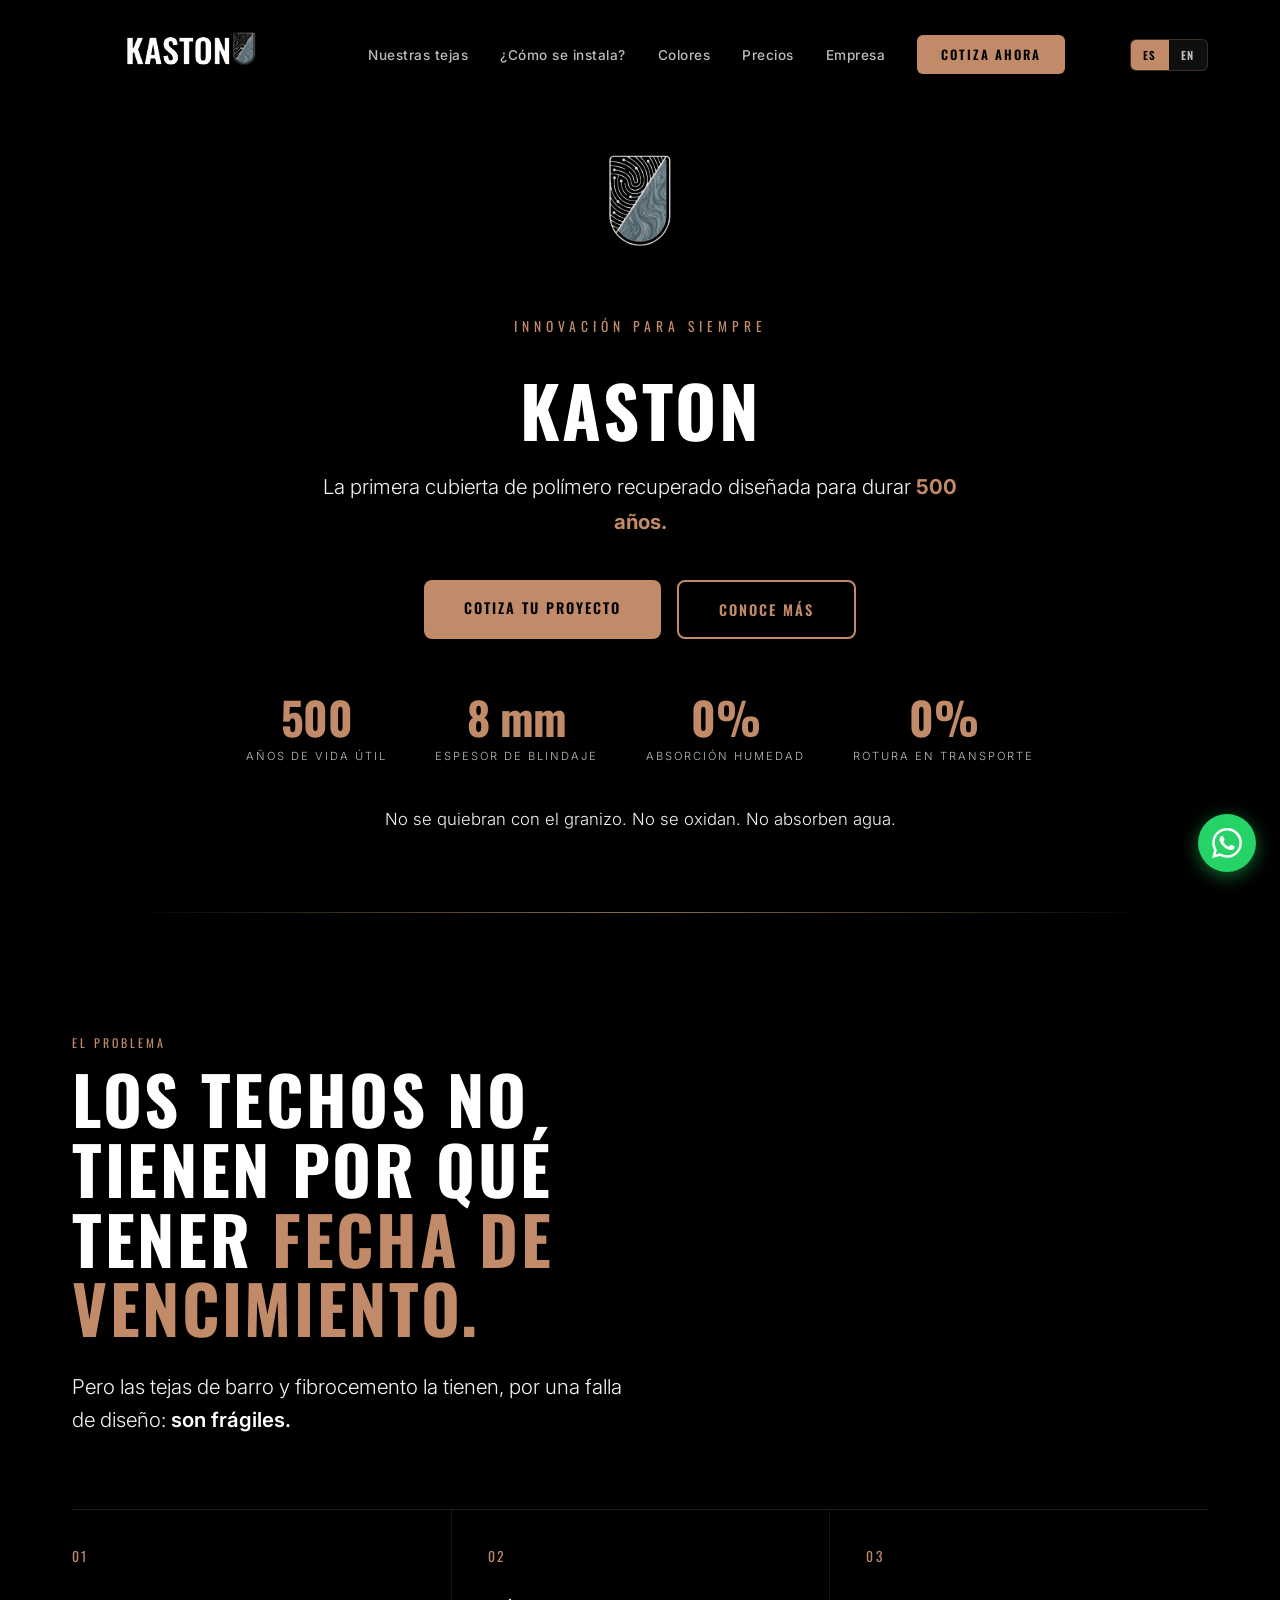
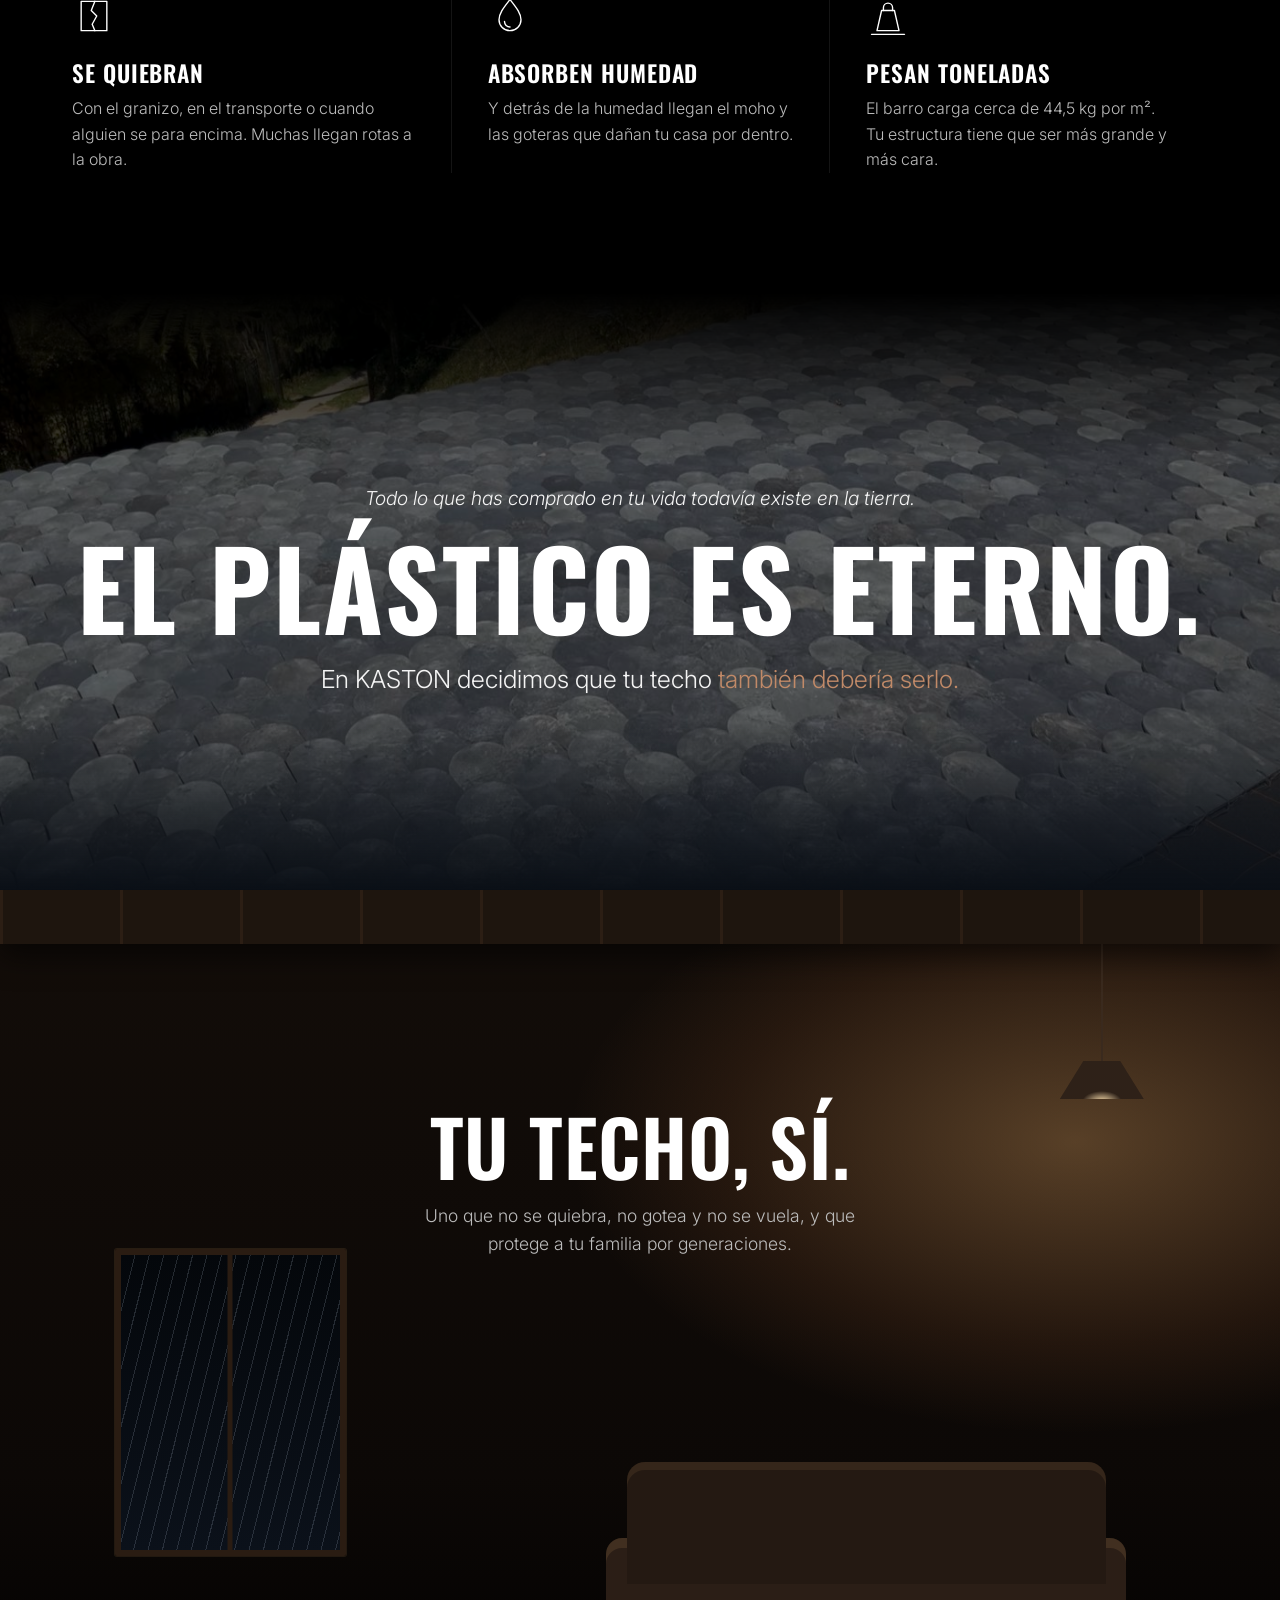
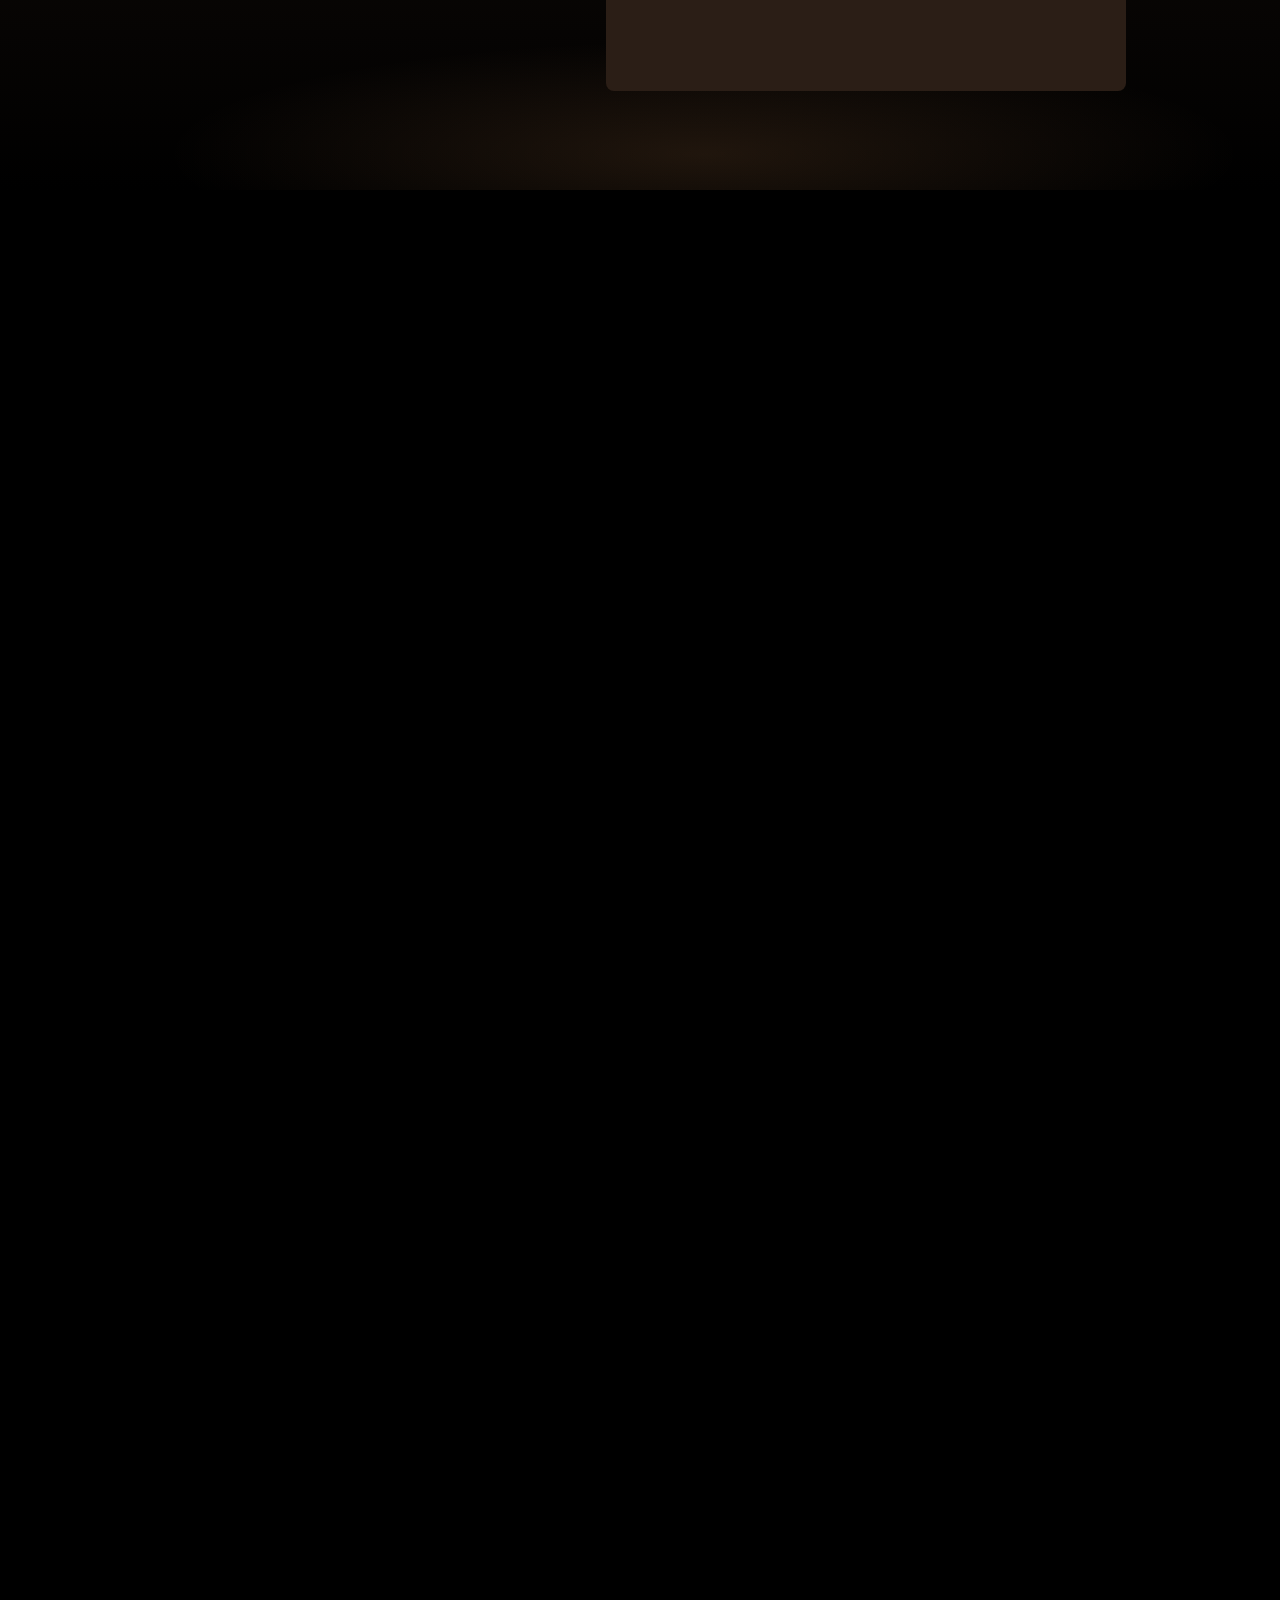
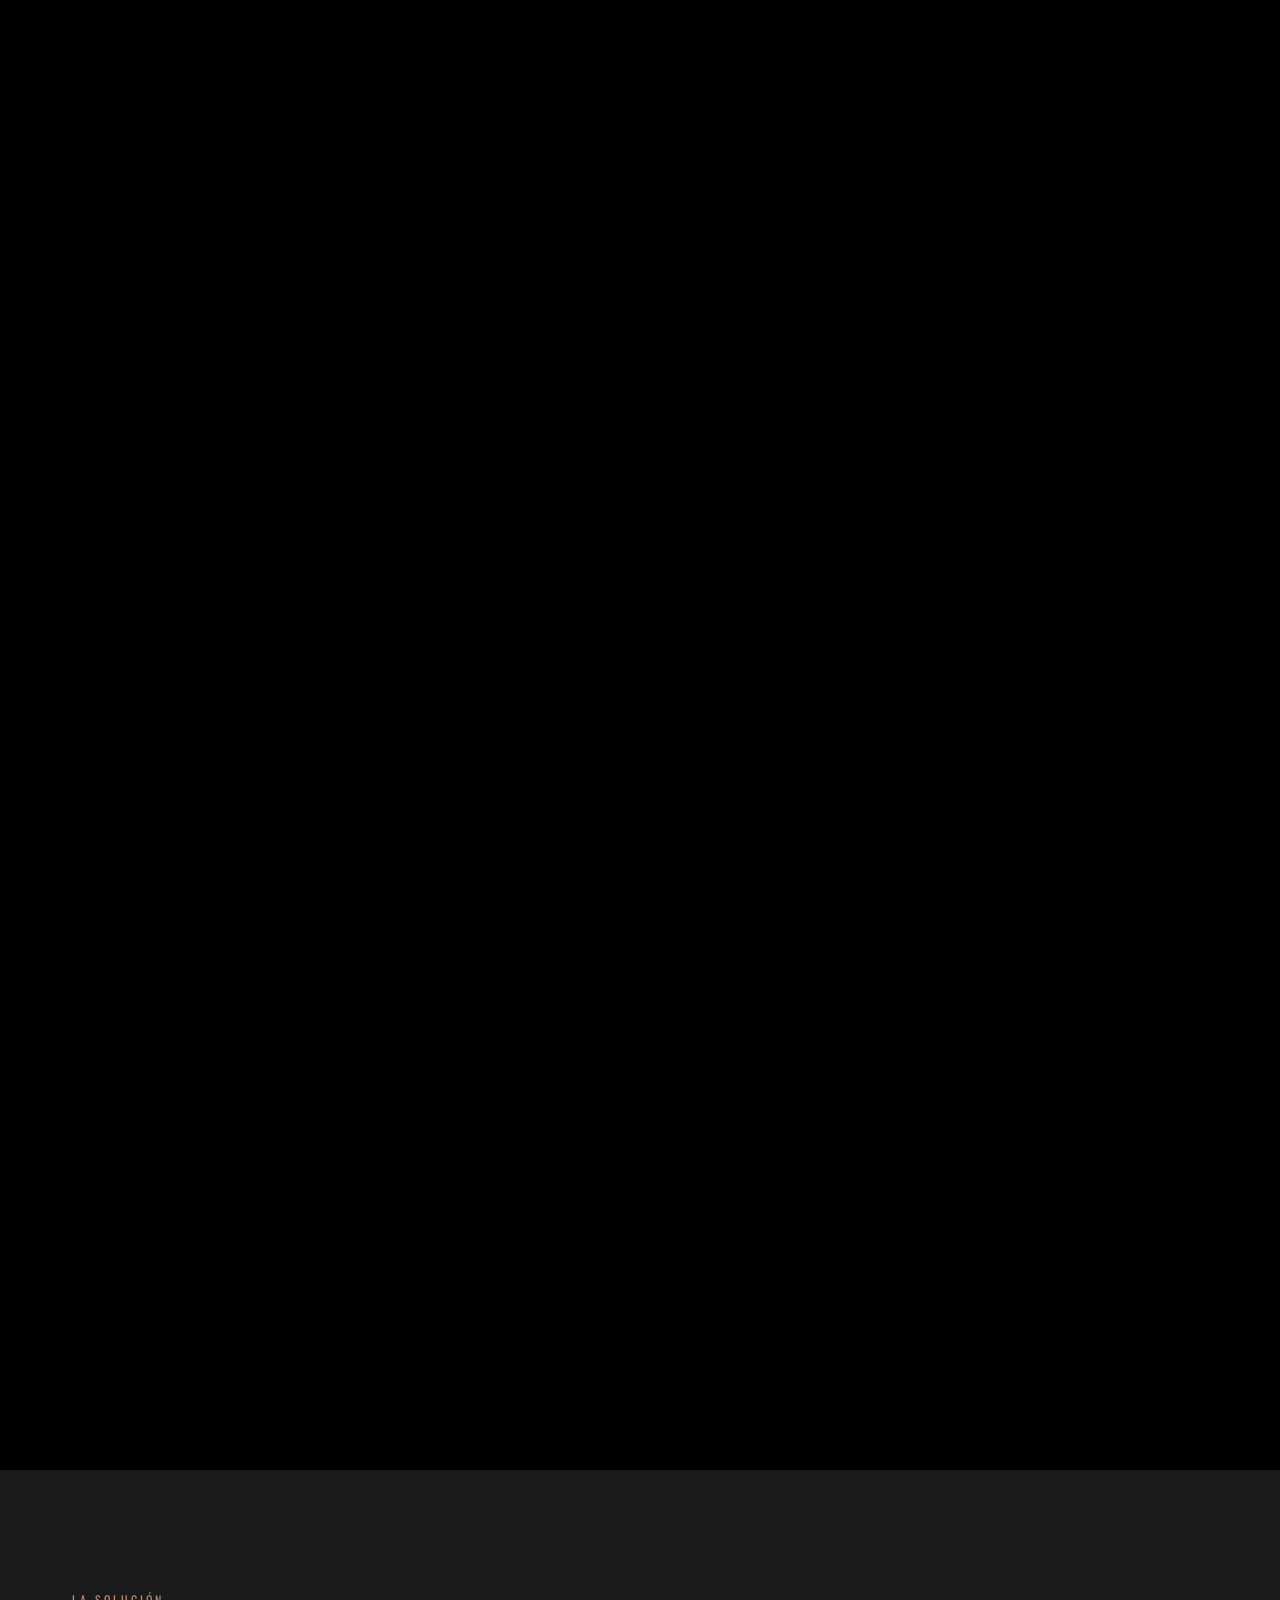
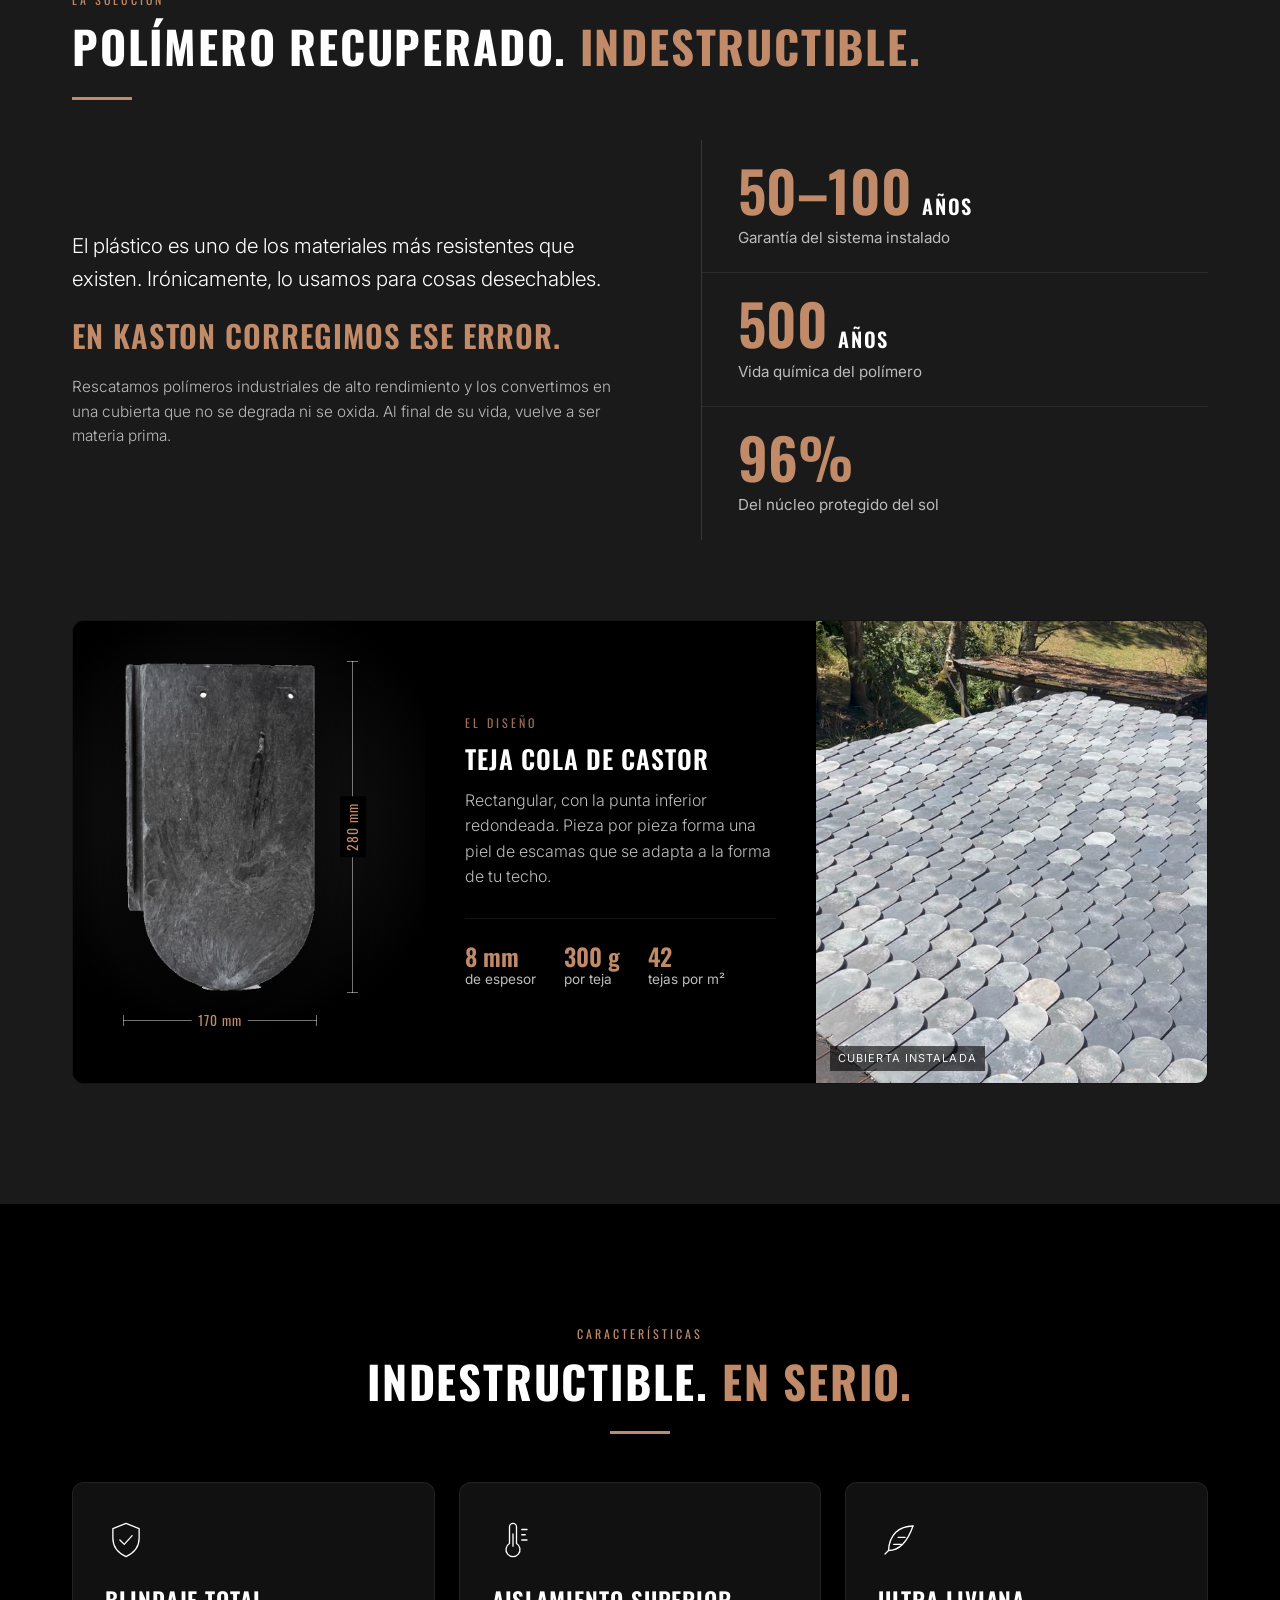
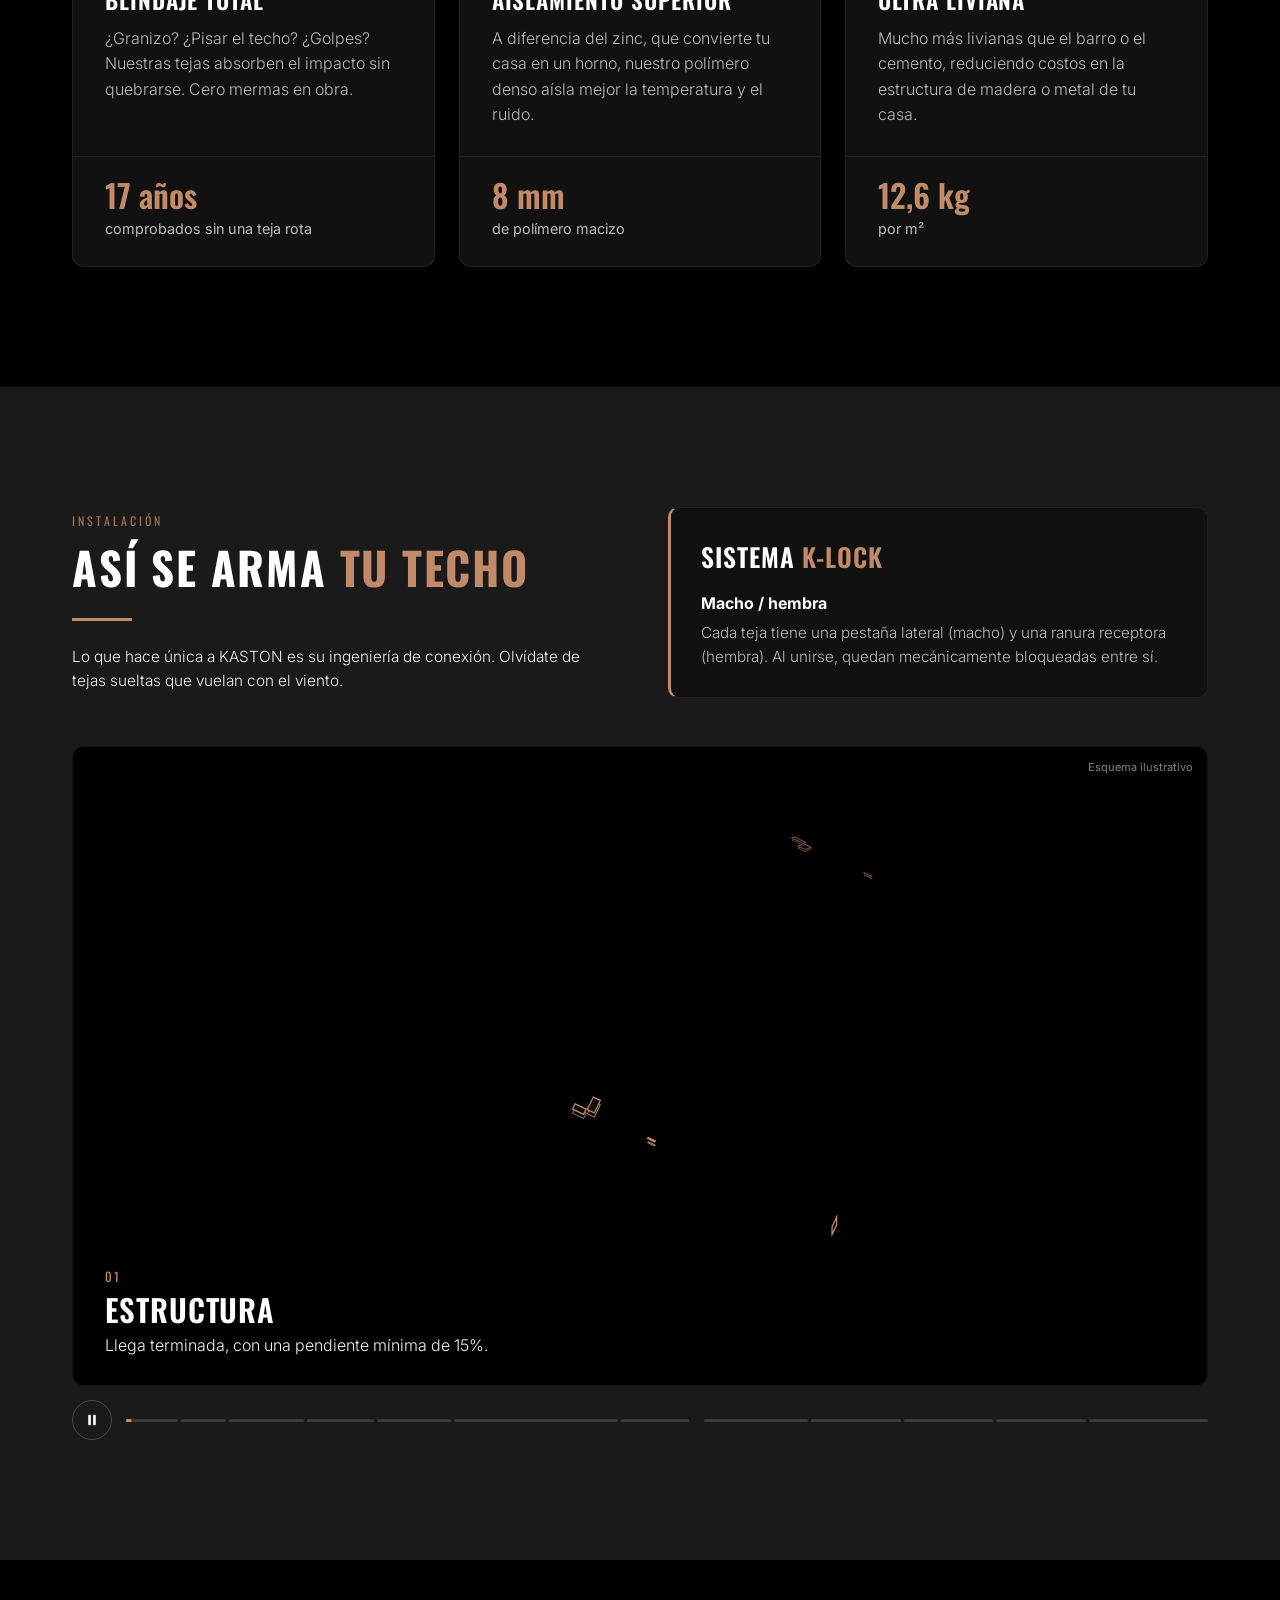
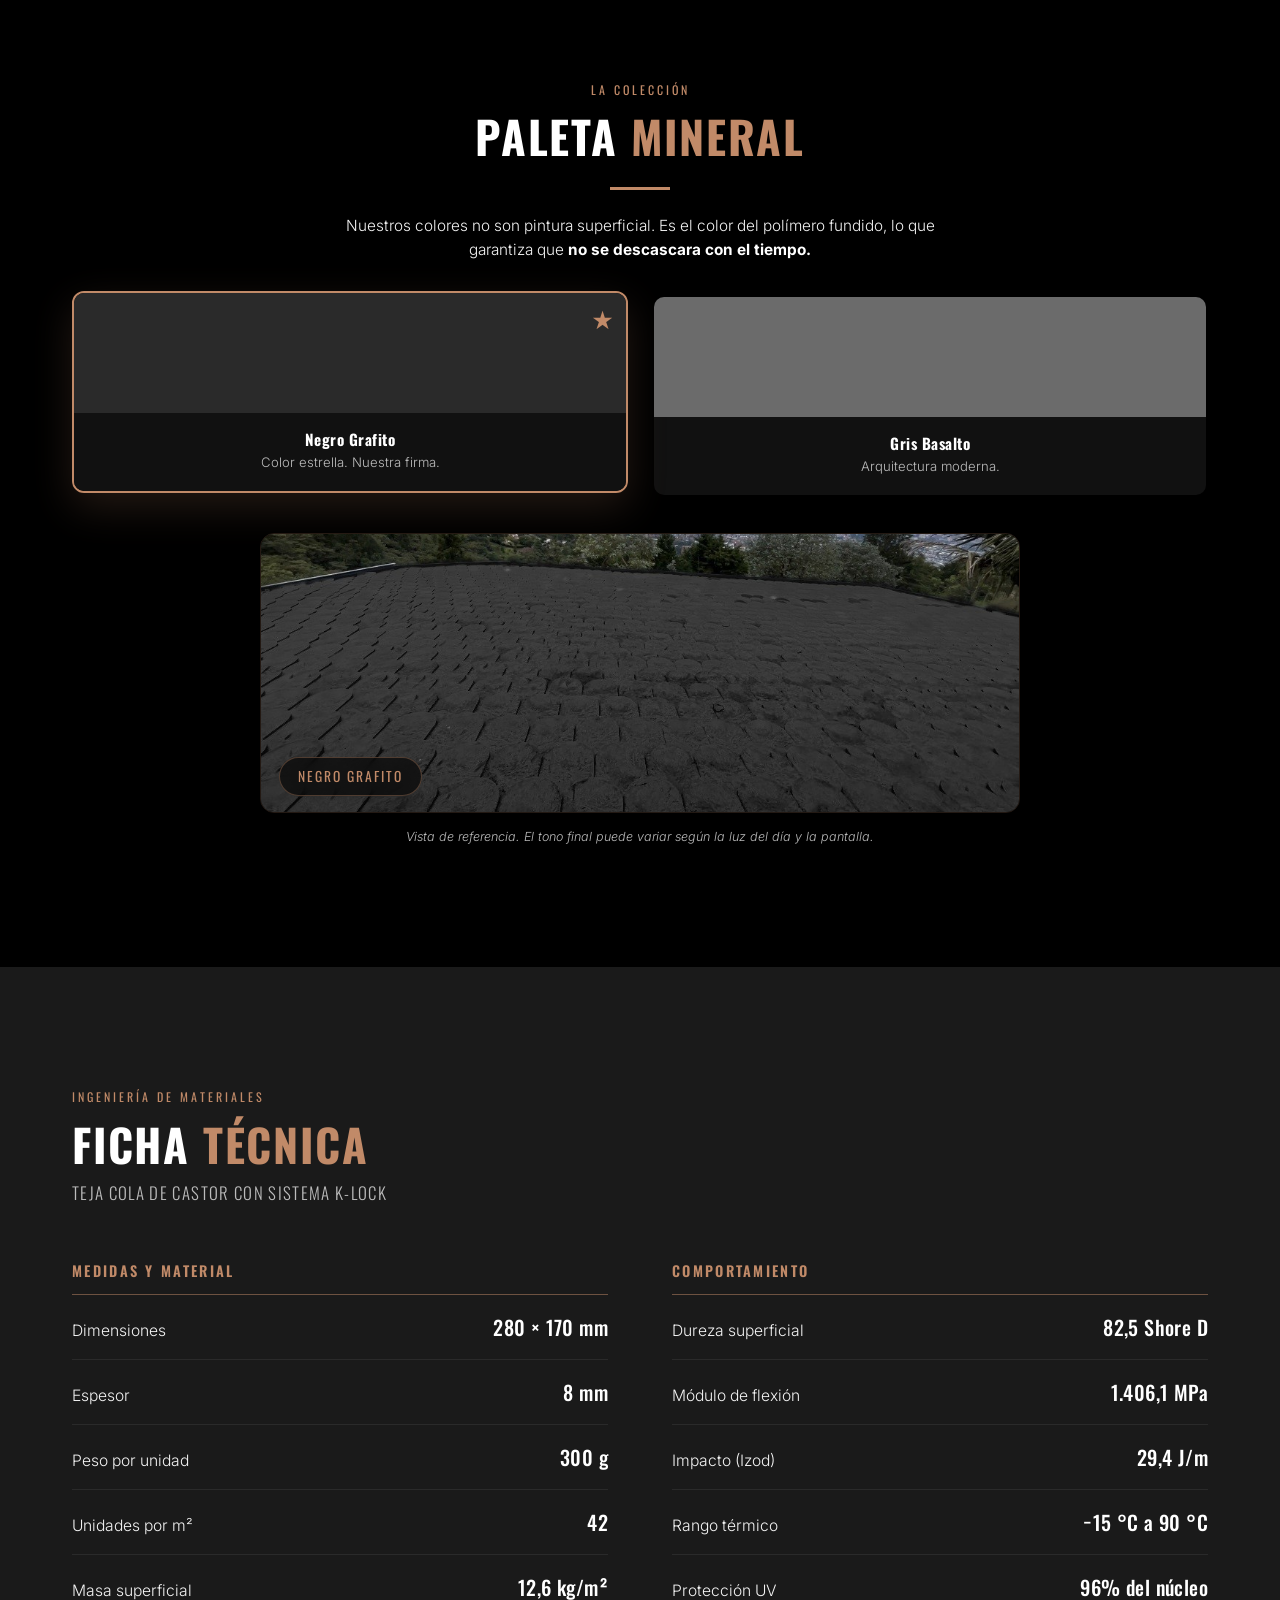
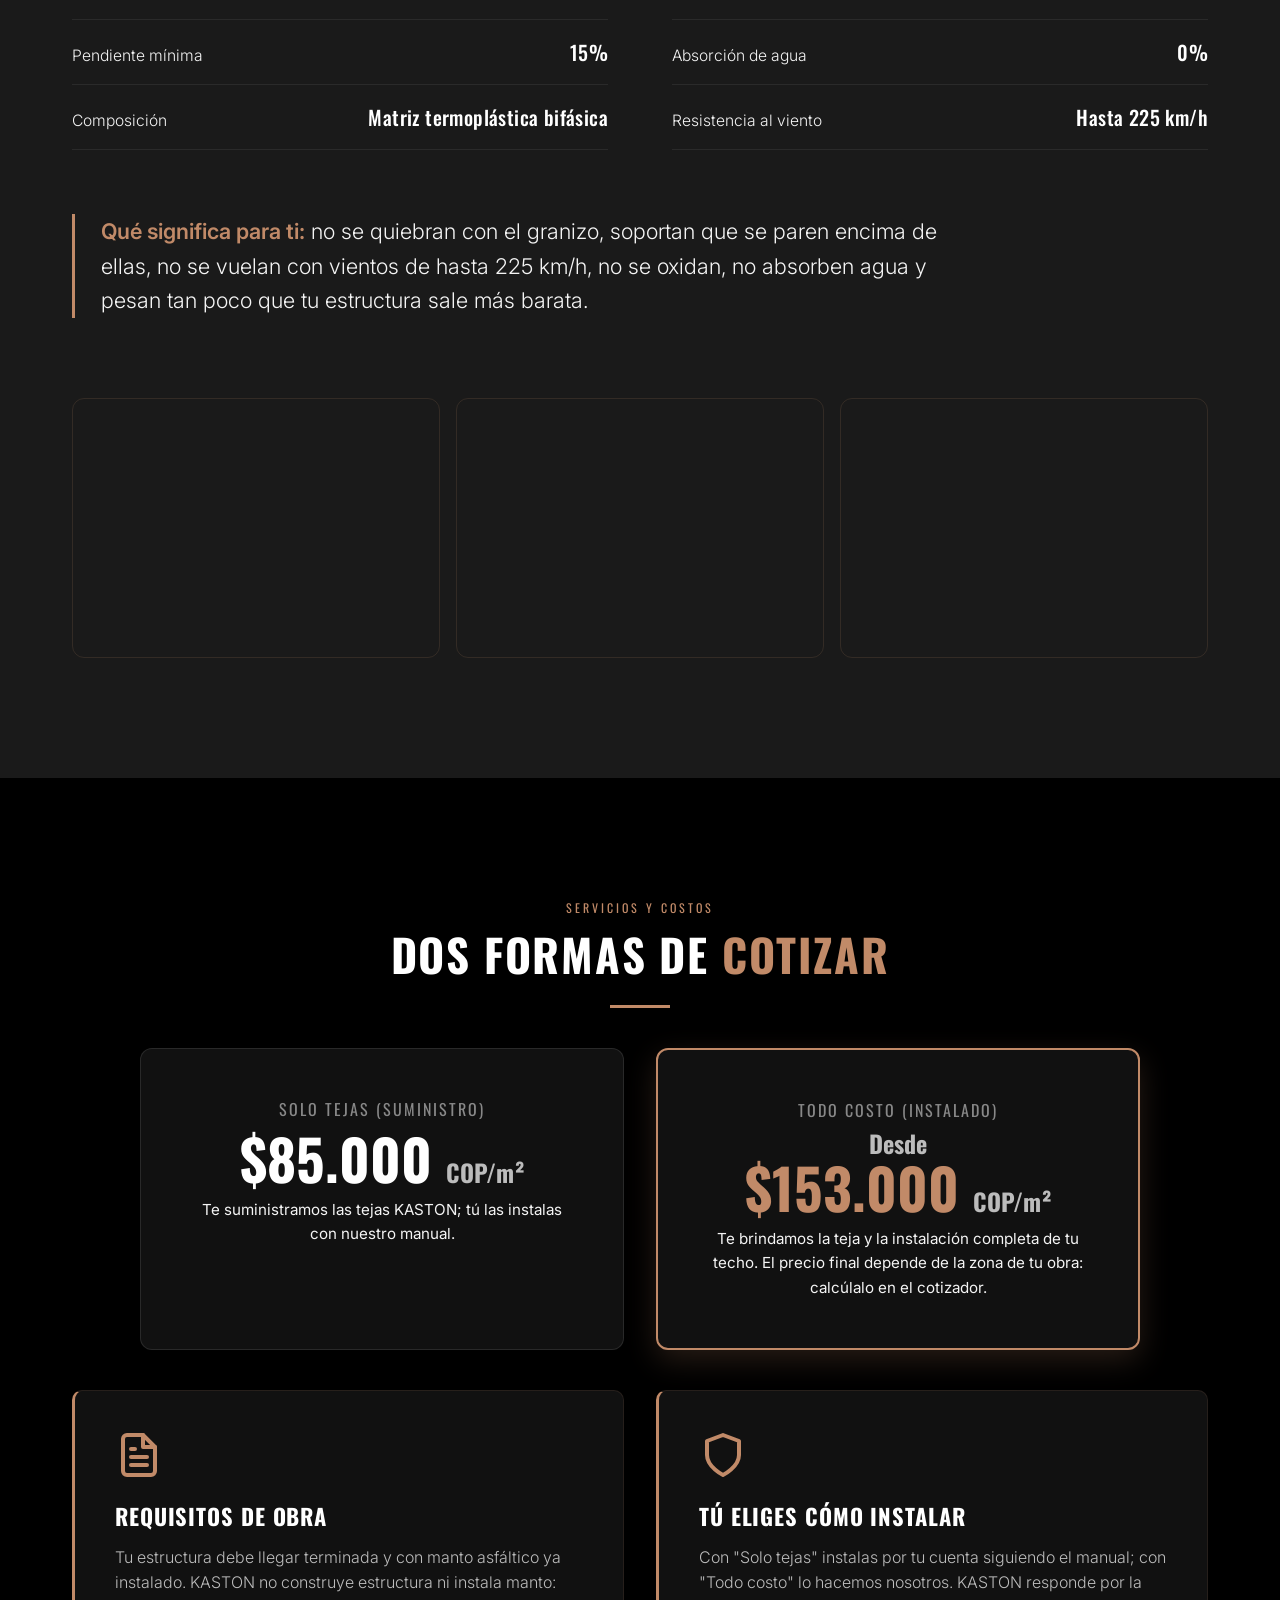
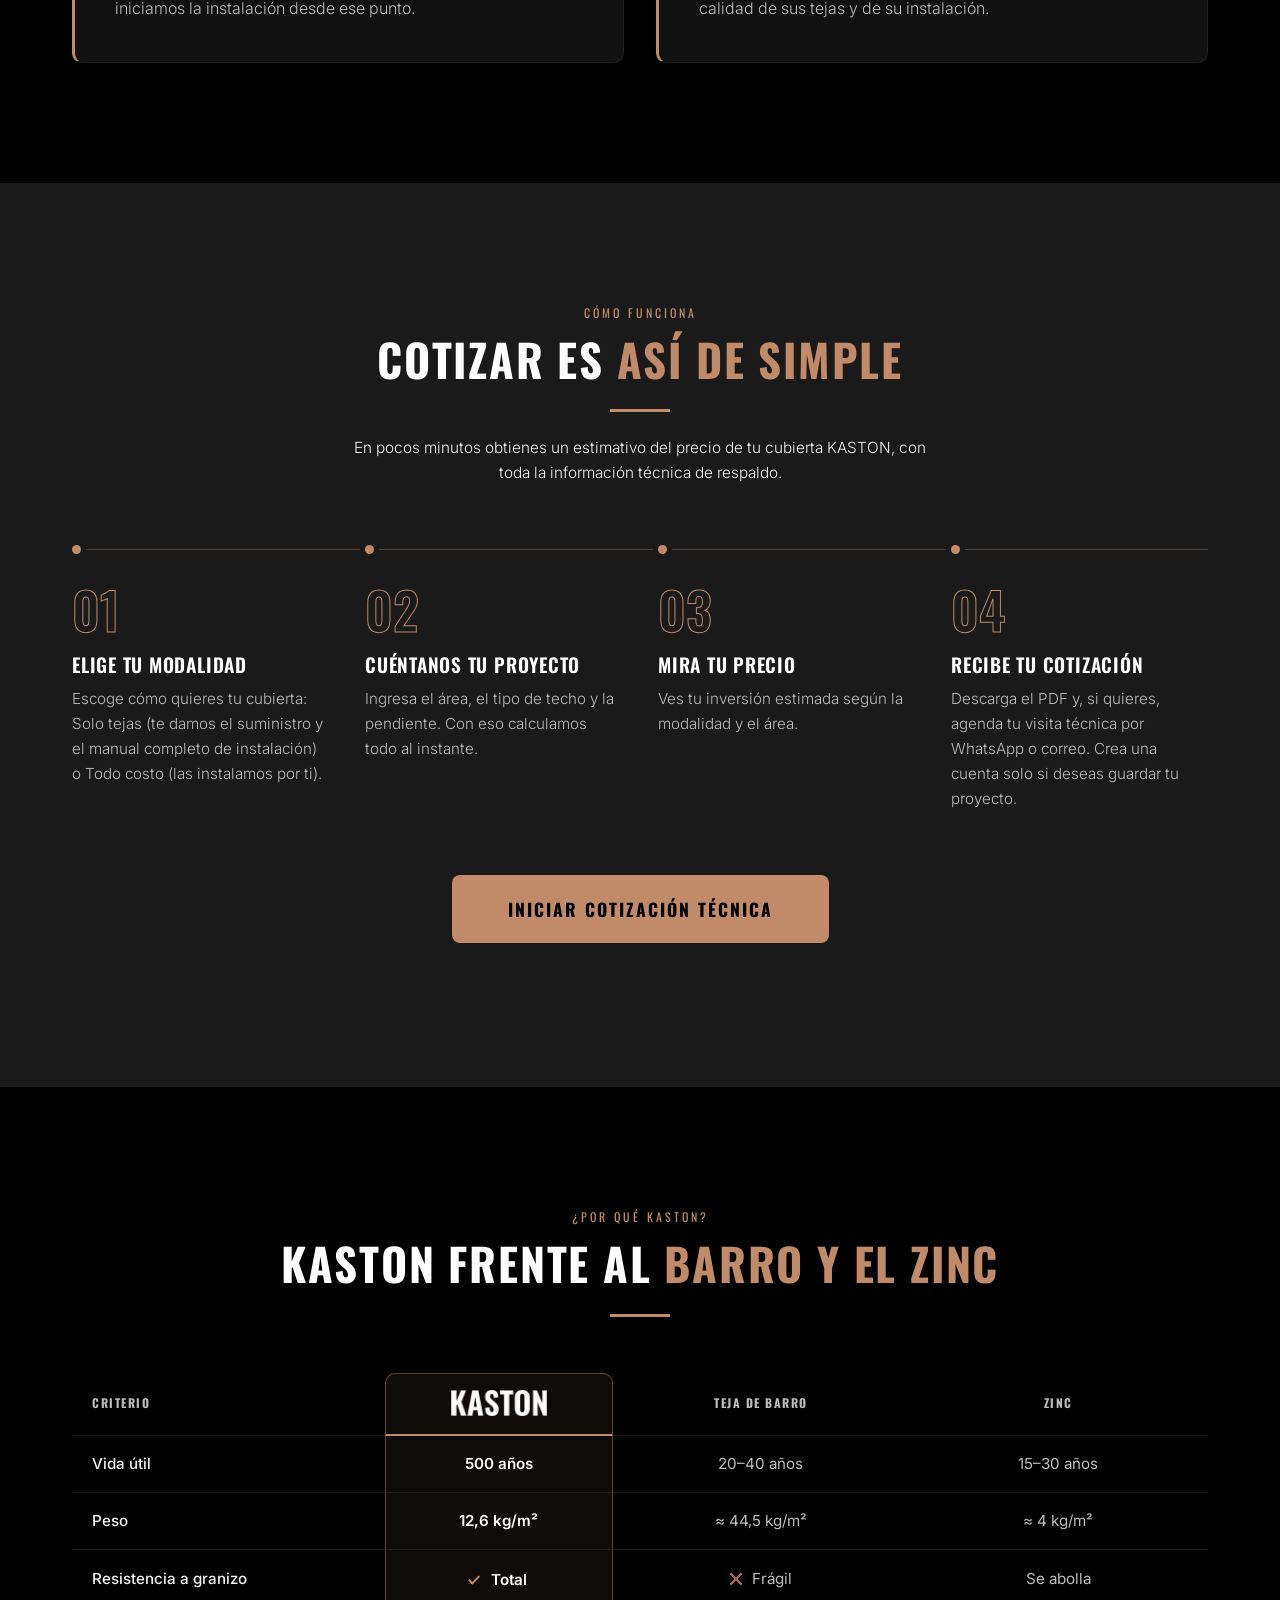
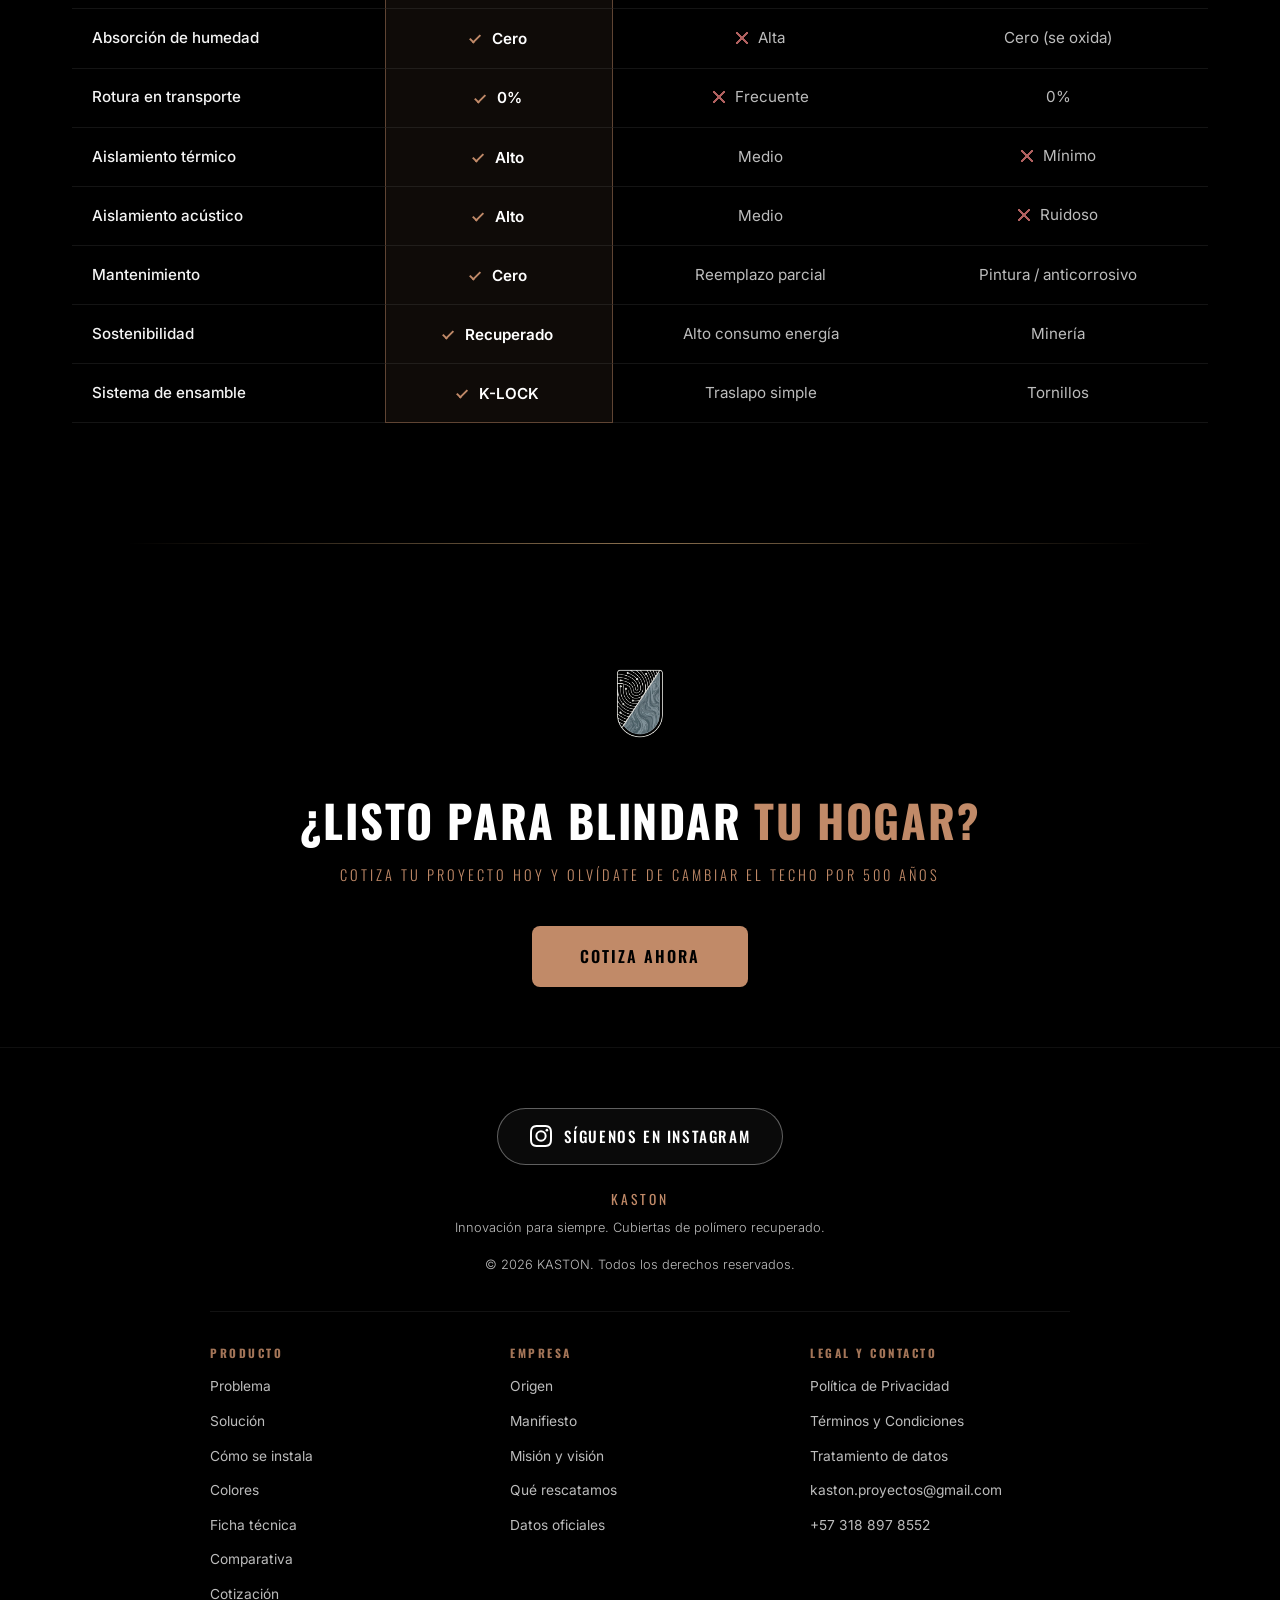
==== commit d4c21267: "feat: menu "Nuestras tejas" y "Como se instala?", manifiesto corto - Menu de las cuatro paginas: "Nu" ====
--- a/index.html
+++ b/index.html
@@ -2419,6 +2419,27 @@
 
             .inst-seg--grupo {
                 margin-left: 8px;
+            }
+        }
+
+        /* el menú cabe en una sola línea en pantallas medianas */
+        .nav-links a {
+            white-space: nowrap;
+        }
+
+        @media (min-width: 901px) and (max-width: 1200px) {
+            .nav-links {
+                gap: 18px;
+            }
+
+            .nav-links a {
+                font-size: 0.8rem;
+                letter-spacing: 0.2px;
+            }
+
+            .nav-cta {
+                padding: 10px 16px !important;
+                letter-spacing: 1px !important;
             }
         }
     </style>
@@ -2575,8 +2596,8 @@
         <div class="container">
             <a href="#hero" class="nav-logo"><img src="logo-kaston.svg" alt="KASTON" class="nav-logo-img"></a>
             <ul class="nav-links" id="navLinks">
-                <li><a href="#solucion" data-i18n="nav.solucion">La teja</a></li>
-                <li><a href="#instalacion" data-i18n="nav.instalacion">Cómo se instala</a></li>
+                <li><a href="#solucion" data-i18n="nav.solucion">Nuestras tejas</a></li>
+                <li><a href="#instalacion" data-i18n="nav.instalacion">¿Cómo se instala?</a></li>
                 <li><a href="#colores" data-i18n="nav.colores">Colores</a></li>
                 <li><a href="#cotizacion" data-i18n="nav.precios">Precios</a></li>
                 <li><a href="/empresa" data-i18n="nav.empresa">Empresa</a></li>
@@ -3186,8 +3207,8 @@
                     <h4 data-i18n="footer.col.prod">Producto</h4>
                     <ul>
                         <li><a href="#problema" data-i18n="nav.problema">Problema</a></li>
-                        <li><a href="#solucion" data-i18n="nav.solucion">Solución</a></li>
-                        <li><a href="#instalacion" data-i18n="nav.instalacion">Cómo se instala</a></li>
+                        <li><a href="#solucion" data-i18n="footer.solucion">Solución</a></li>
+                        <li><a href="#instalacion" data-i18n="footer.instalacion">Cómo se instala</a></li>
                         <li><a href="#colores" data-i18n="nav.colores">Colores</a></li>
                         <li><a href="#especificaciones" data-i18n="footer.specs">Ficha técnica</a></li>
                         <li><a href="#comparativa" data-i18n="footer.comp">Comparativa</a></li>
@@ -3288,13 +3309,15 @@
                     'emp.legal.hab.t': 'Tratamiento de datos',
                     'footer.terms': 'Términos y Condiciones',
                     'nav.problema': 'Problema',
-                    'nav.solucion': 'La teja',
-                    'nav.instalacion': 'Cómo se instala',
+                    'nav.solucion': 'Nuestras tejas',
+                    'nav.instalacion': '¿Cómo se instala?',
+                    'footer.instalacion': 'Cómo se instala',
+                    'footer.solucion': 'Solución',
                     'nav.precios': 'Precios',
                     'nav.colores': 'Colores',
                     'nav.cotizacion': 'Cotización',
                     'nav.empresa': 'Empresa',
-                    'nav.cta': 'INICIAR COTIZACIÓN TÉCNICA',
+                    'nav.cta': 'Cotiza ahora',
                     'hero.subtitle': 'INNOVACIÓN PARA SIEMPRE',
                     'hero.tagline': 'La primera cubierta de polímero recuperado diseñada para durar <strong style="color:var(--gold);">500 años.</strong>',
                     'hero.cta1': 'INICIAR COTIZACIÓN TÉCNICA',
@@ -3508,13 +3531,15 @@
                     'footer.priv': 'Privacy Policy',
                     'footer.terms': 'Terms & Conditions',
                     'nav.problema': 'Problem',
-                    'nav.solucion': 'The tile',
-                    'nav.instalacion': 'How it installs',
+                    'nav.solucion': 'Our tiles',
+                    'nav.instalacion': 'How is it installed?',
+                    'footer.instalacion': 'How it\'s installed',
+                    'footer.solucion': 'Solution',
                     'nav.precios': 'Pricing',
                     'nav.colores': 'Colors',
                     'nav.cotizacion': 'Quote',
                     'nav.empresa': 'Company',
-                    'nav.cta': 'START TECHNICAL QUOTE',
+                    'nav.cta': 'Get a quote',
                     'hero.subtitle': 'INNOVATION FOREVER',
                     'hero.tagline': 'The first recovered polymer roofing tile designed to last <strong style="color:var(--gold);">500 years.</strong>',
                     'hero.cta1': 'START TECHNICAL QUOTE',
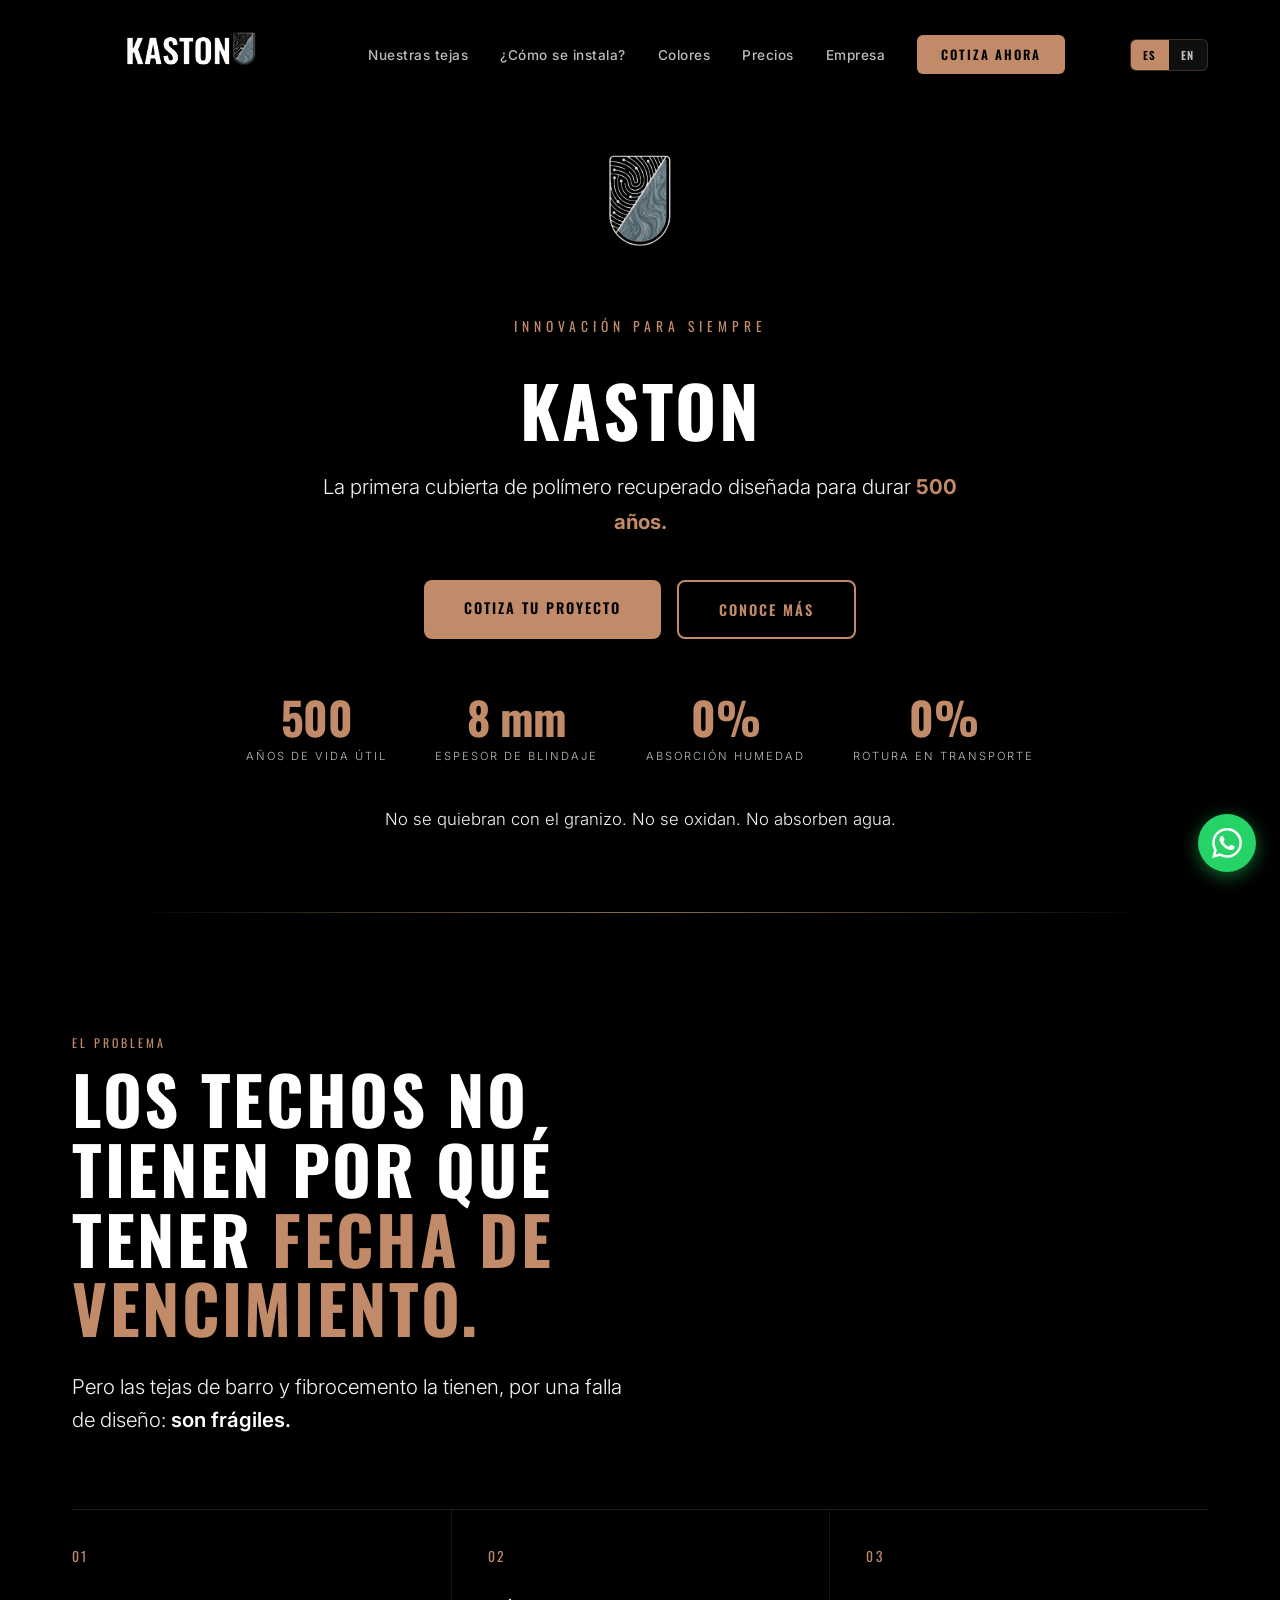
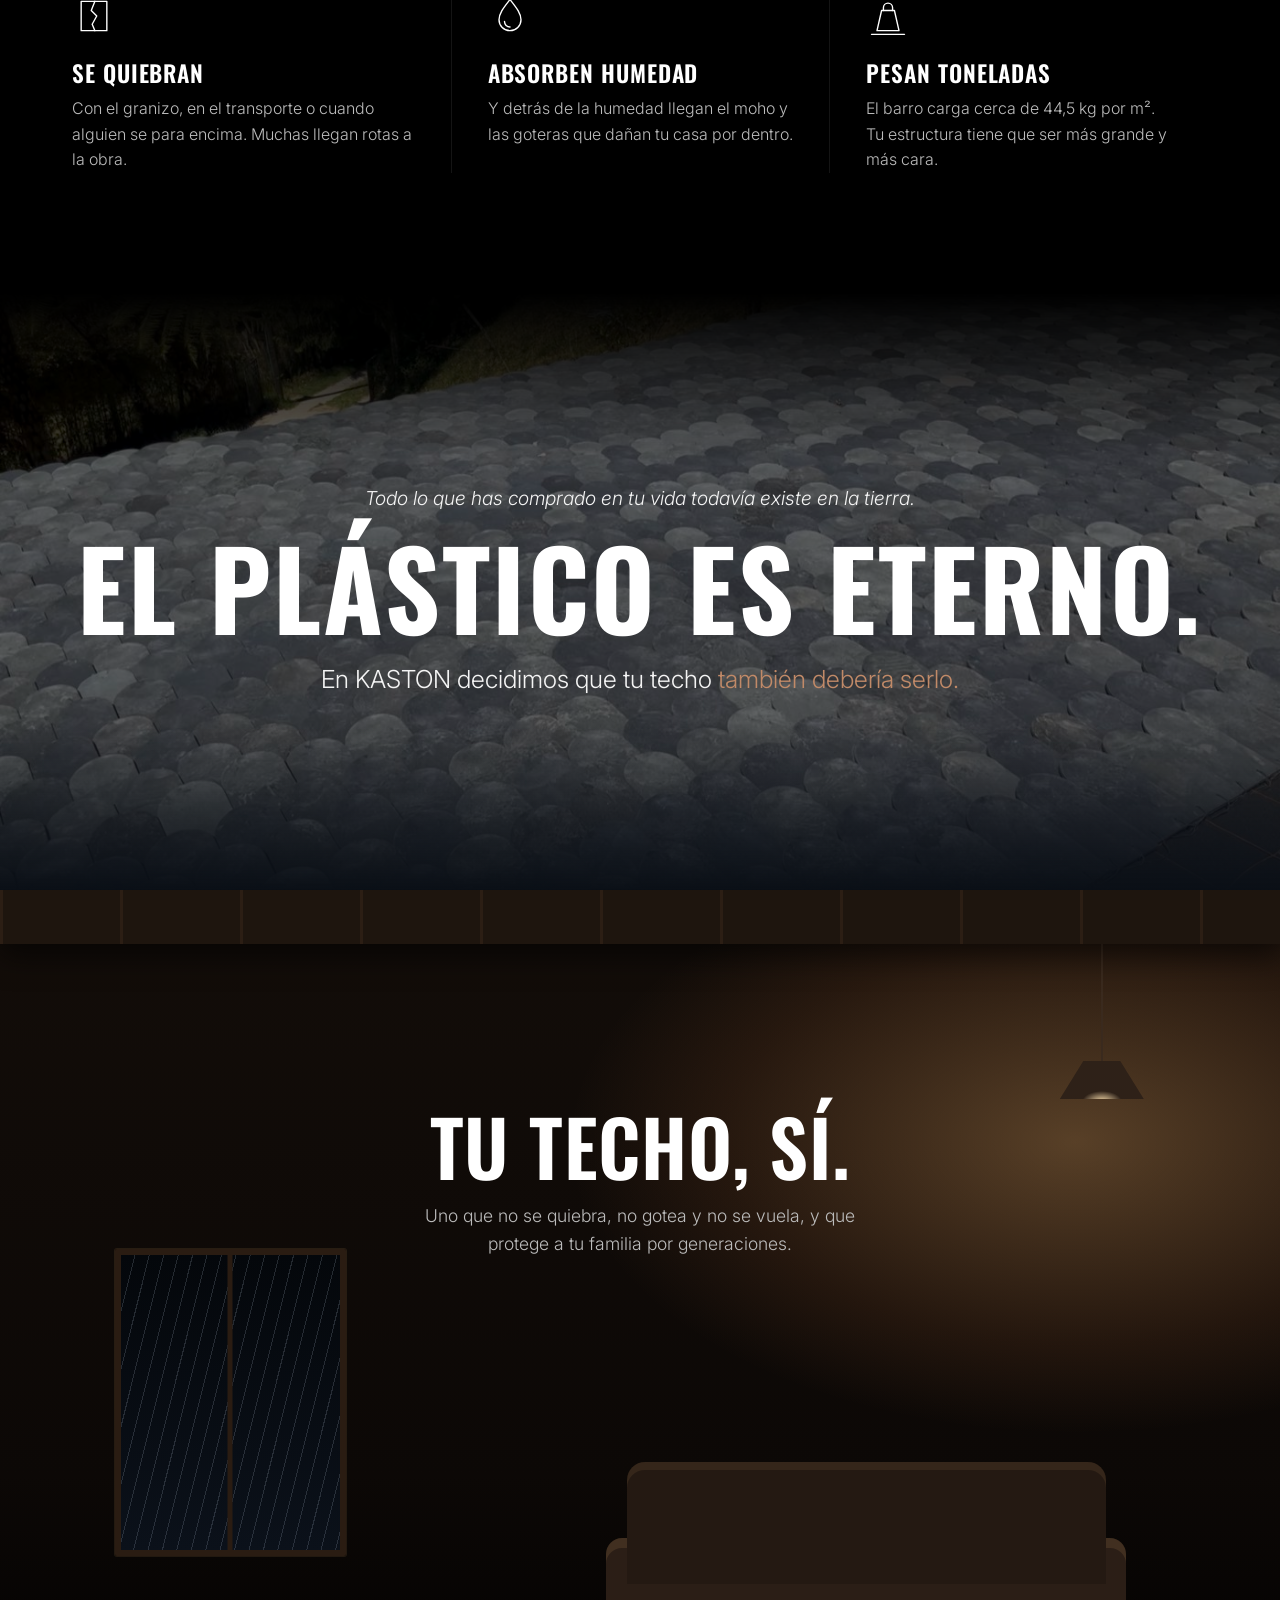
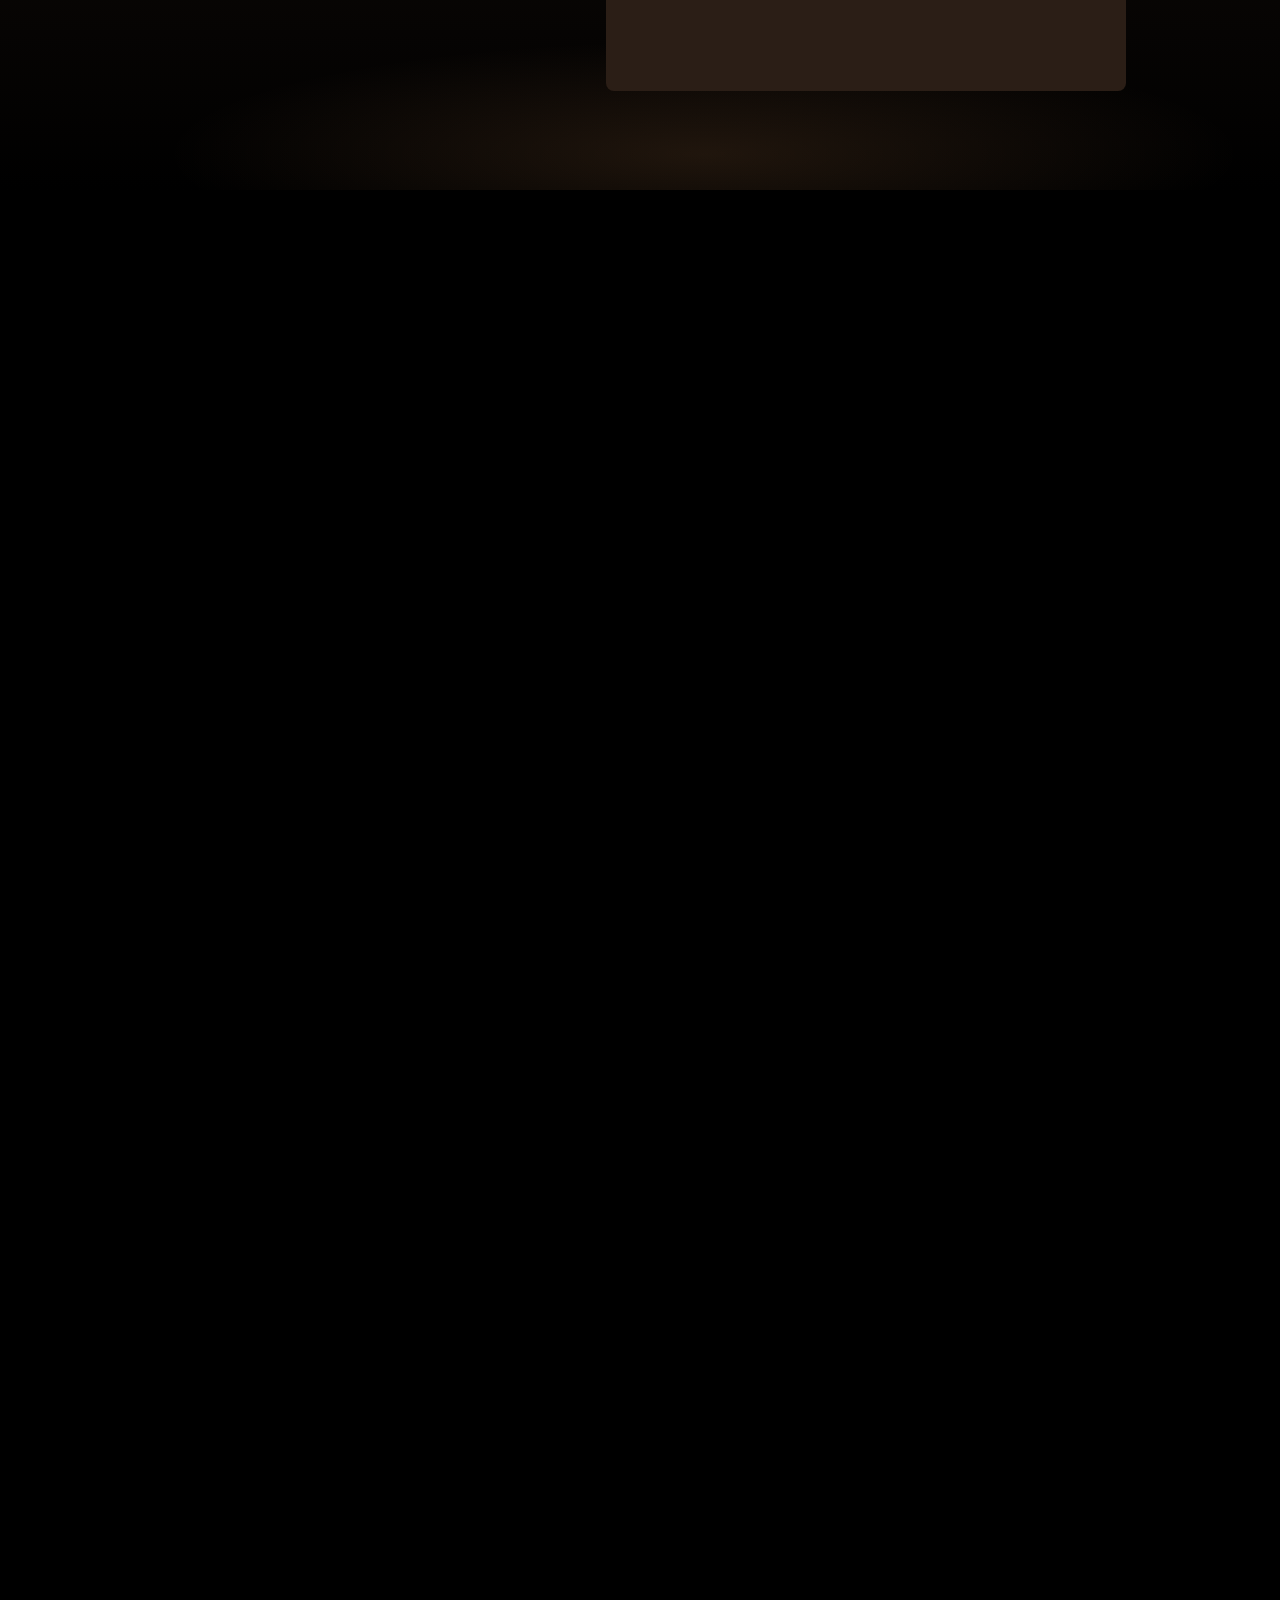
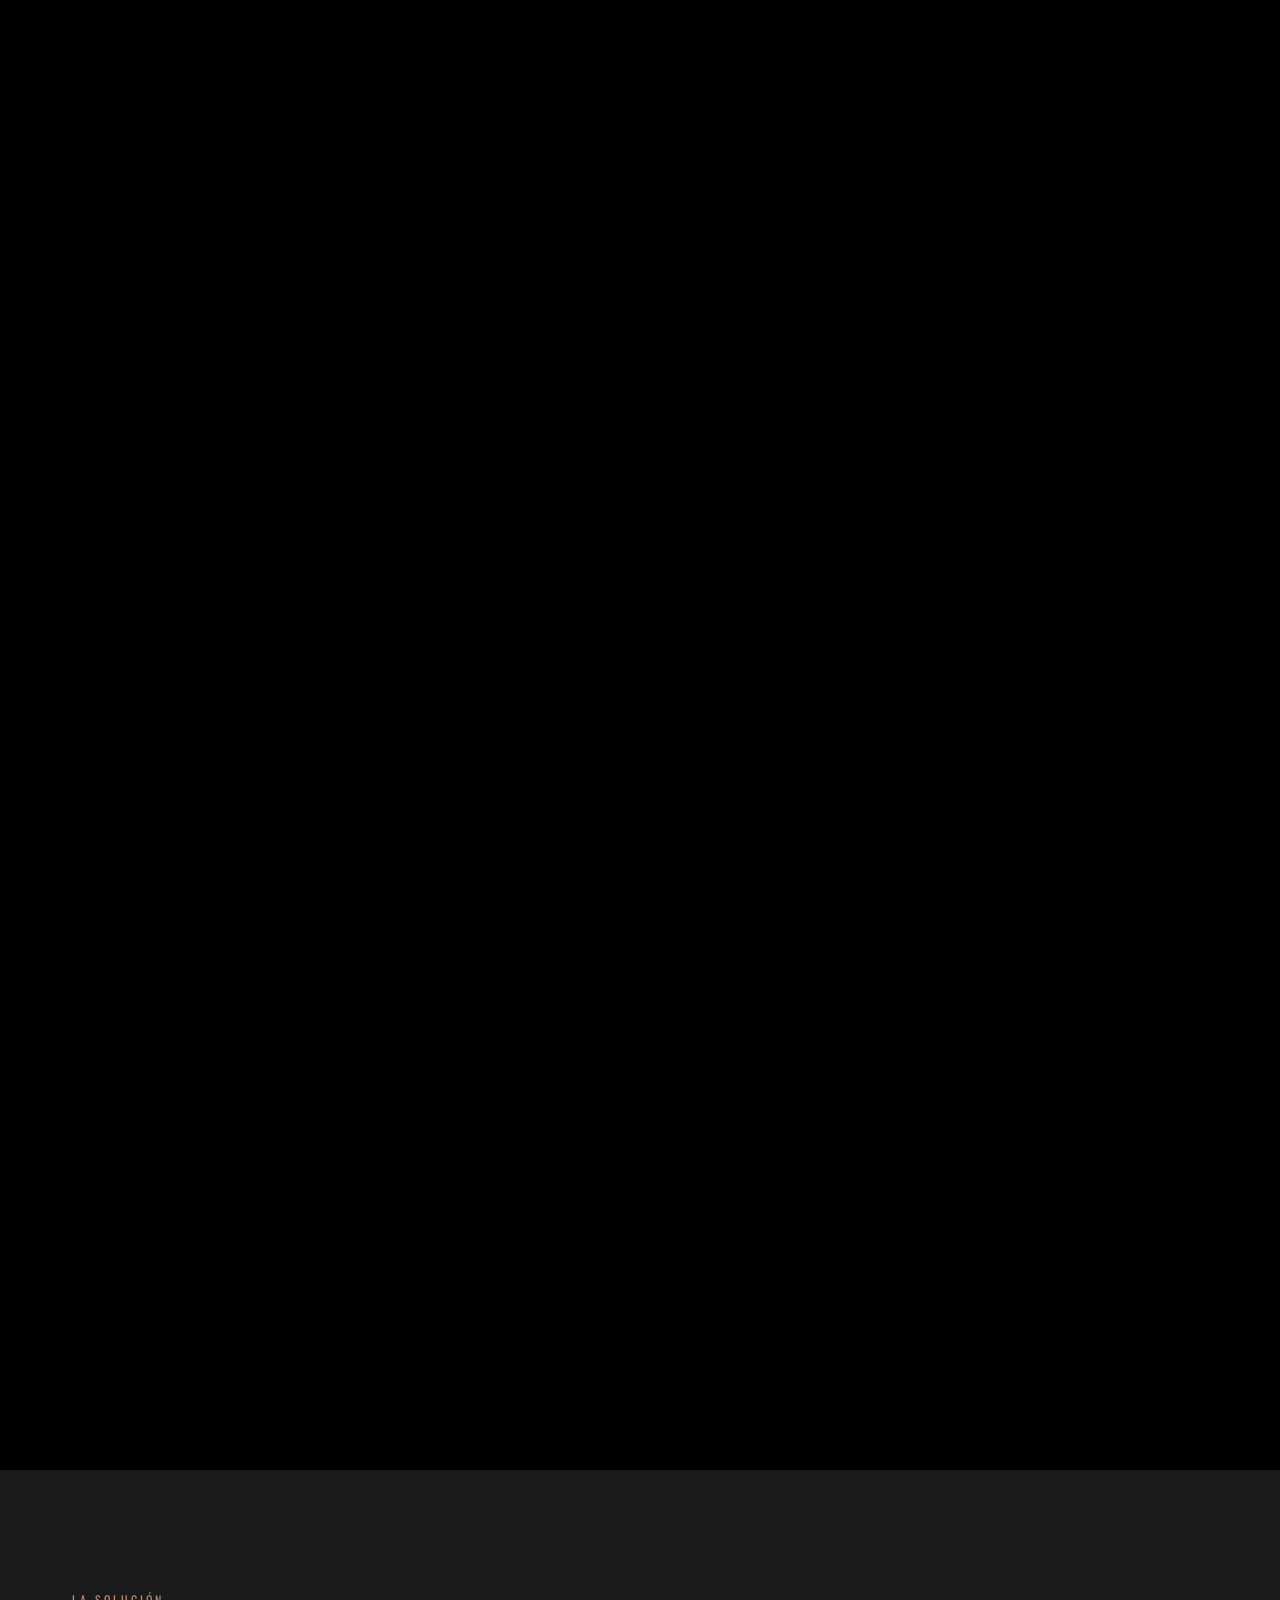
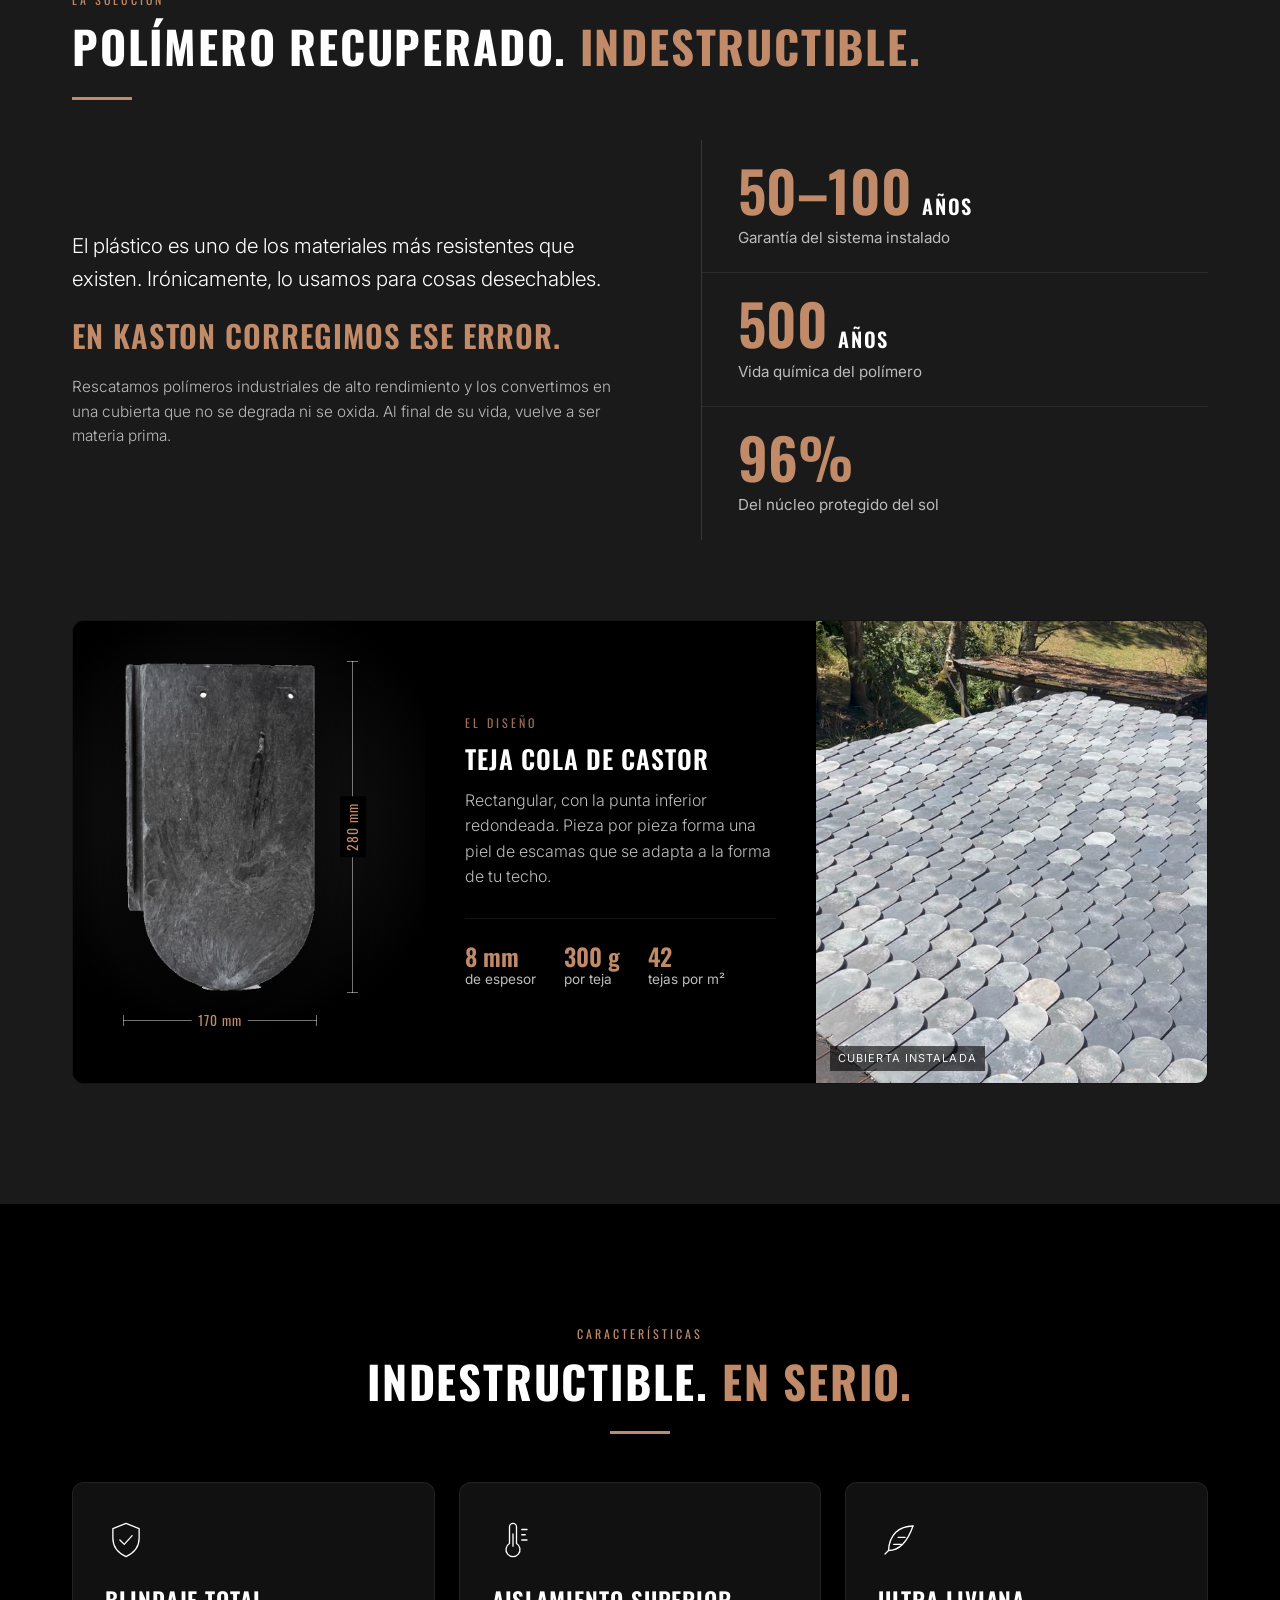
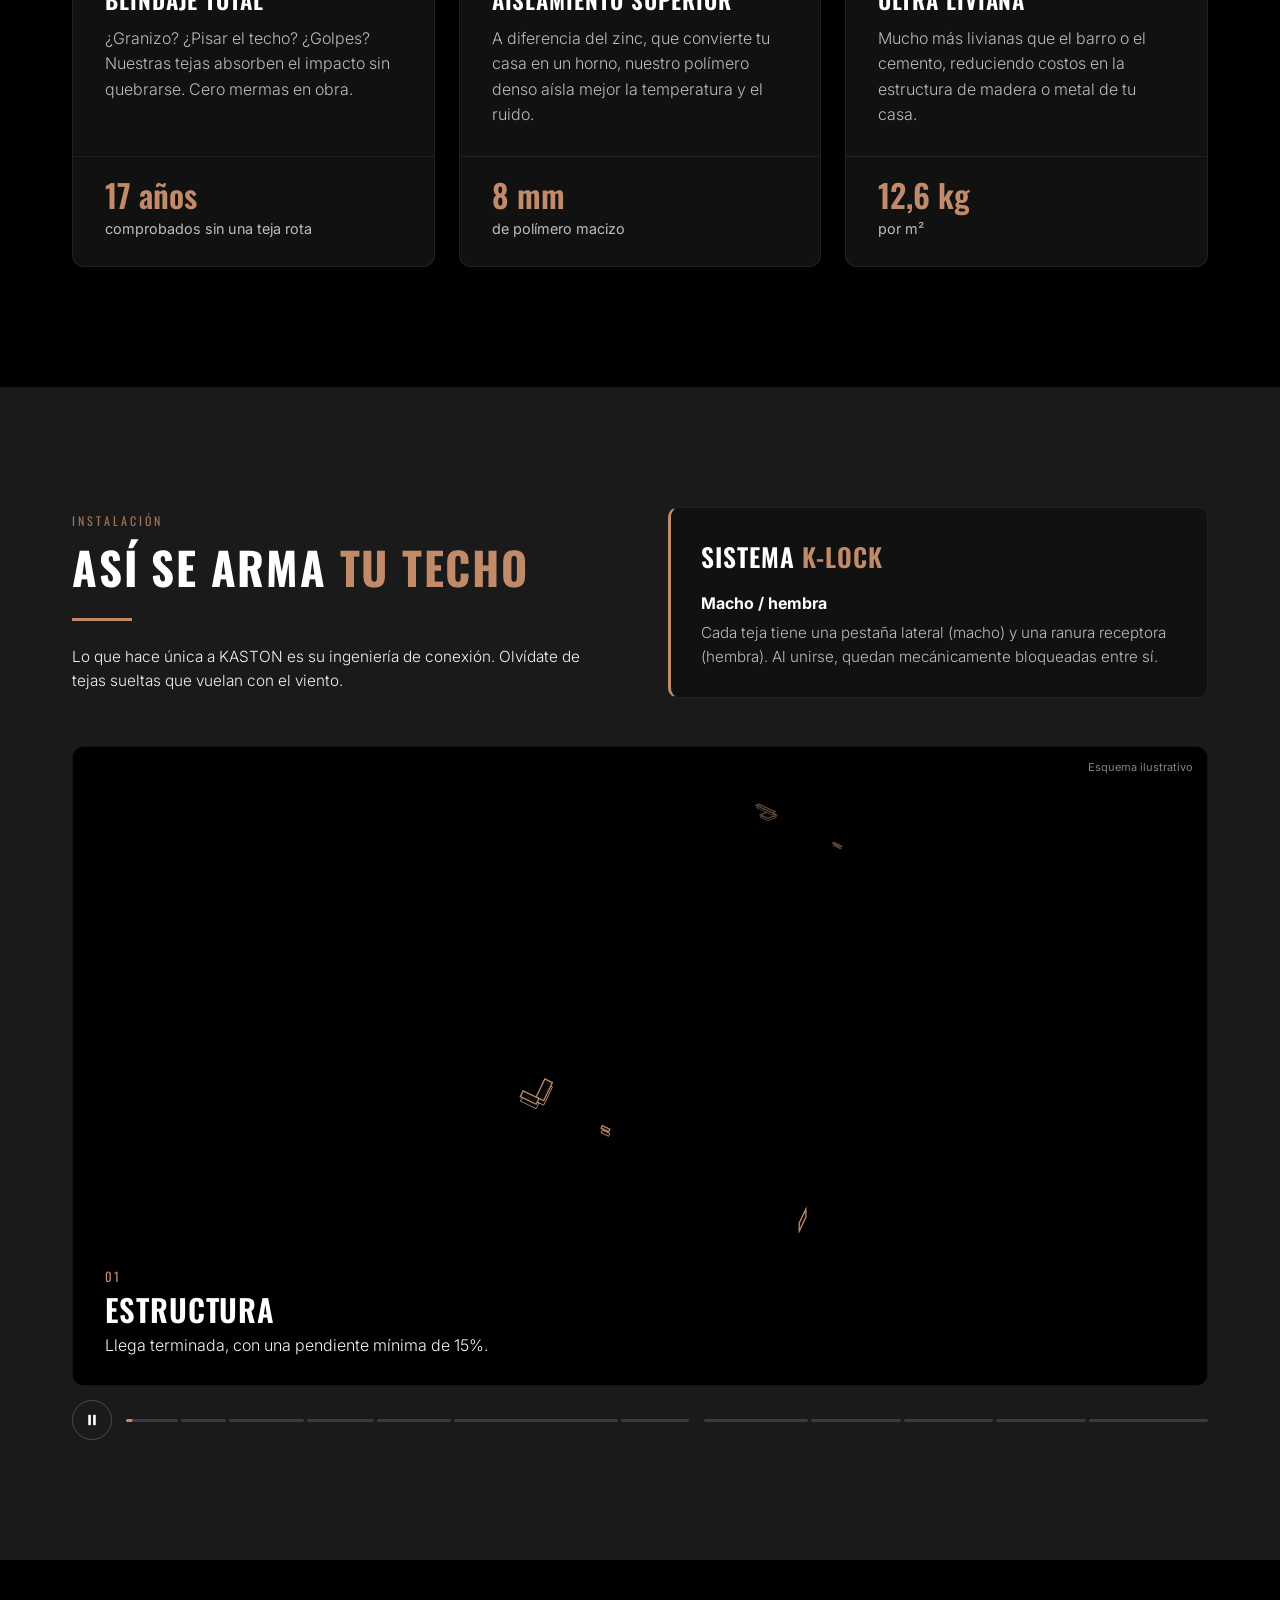
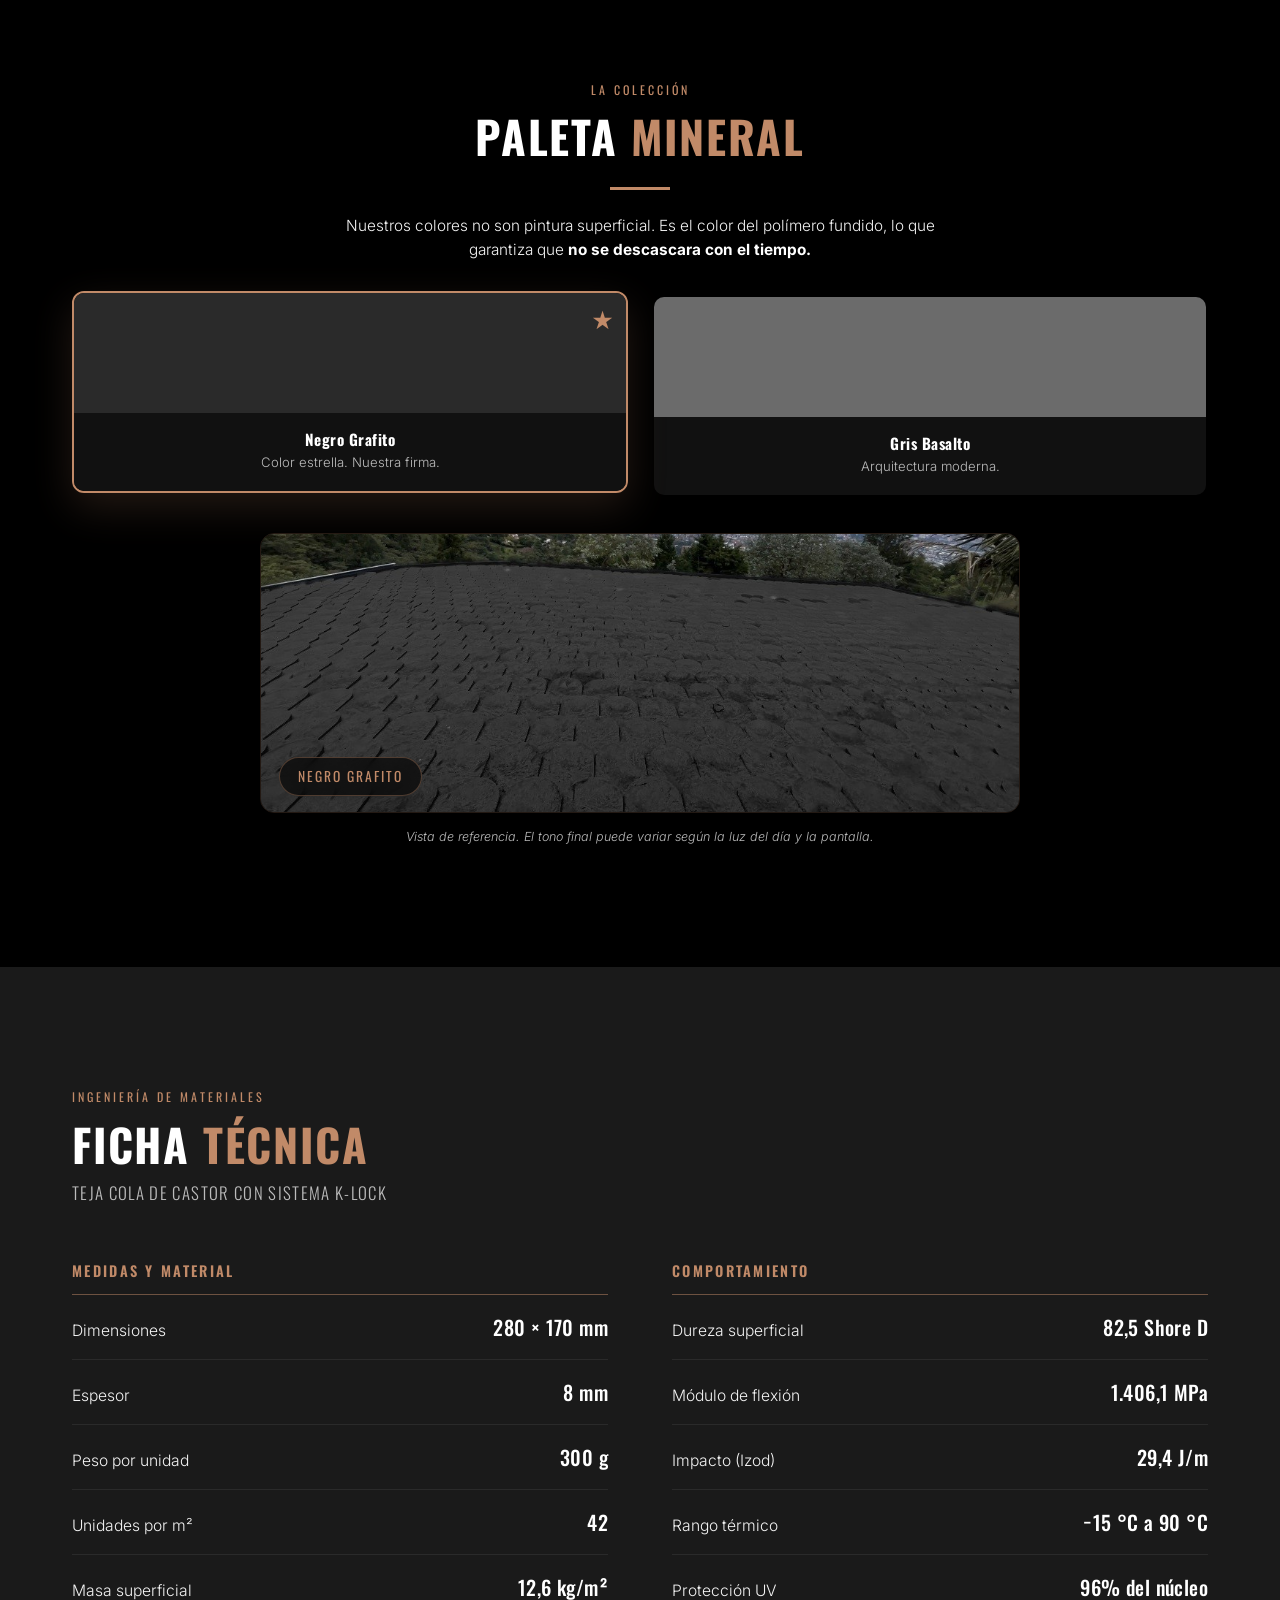
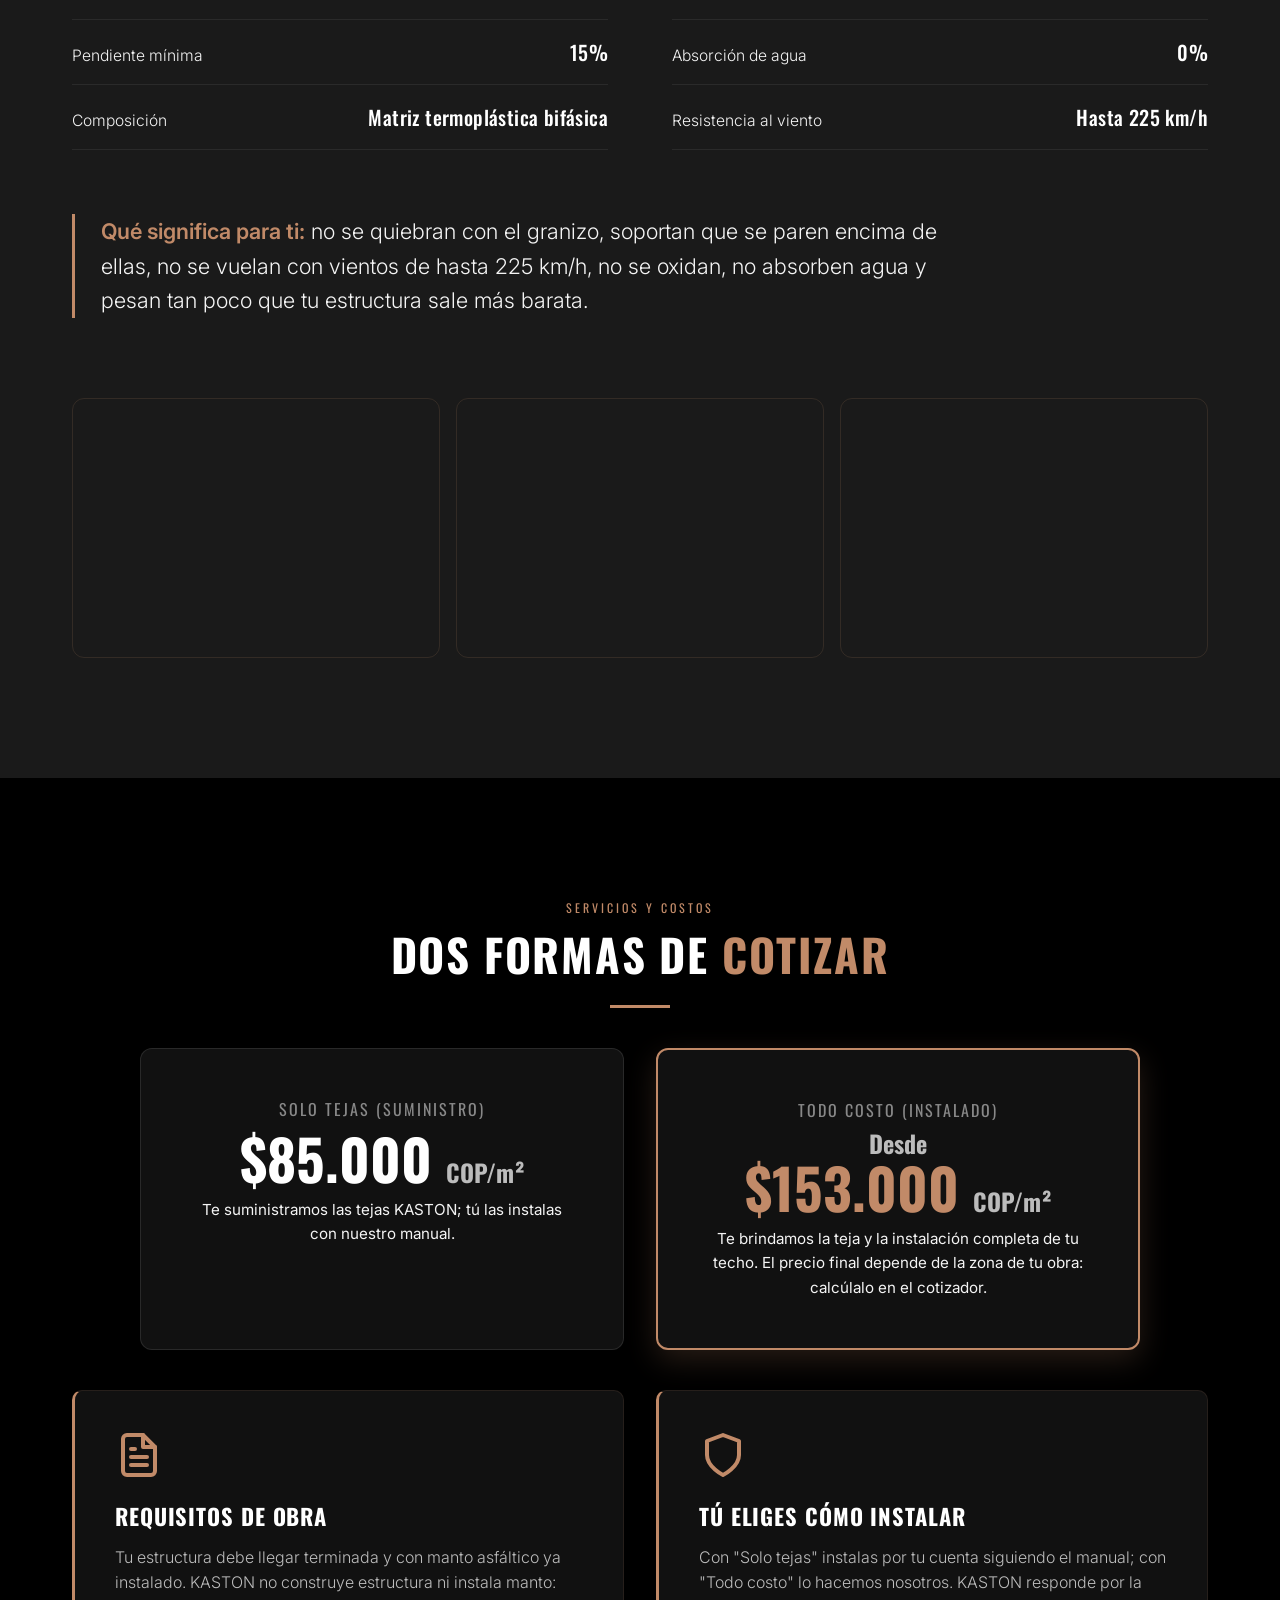
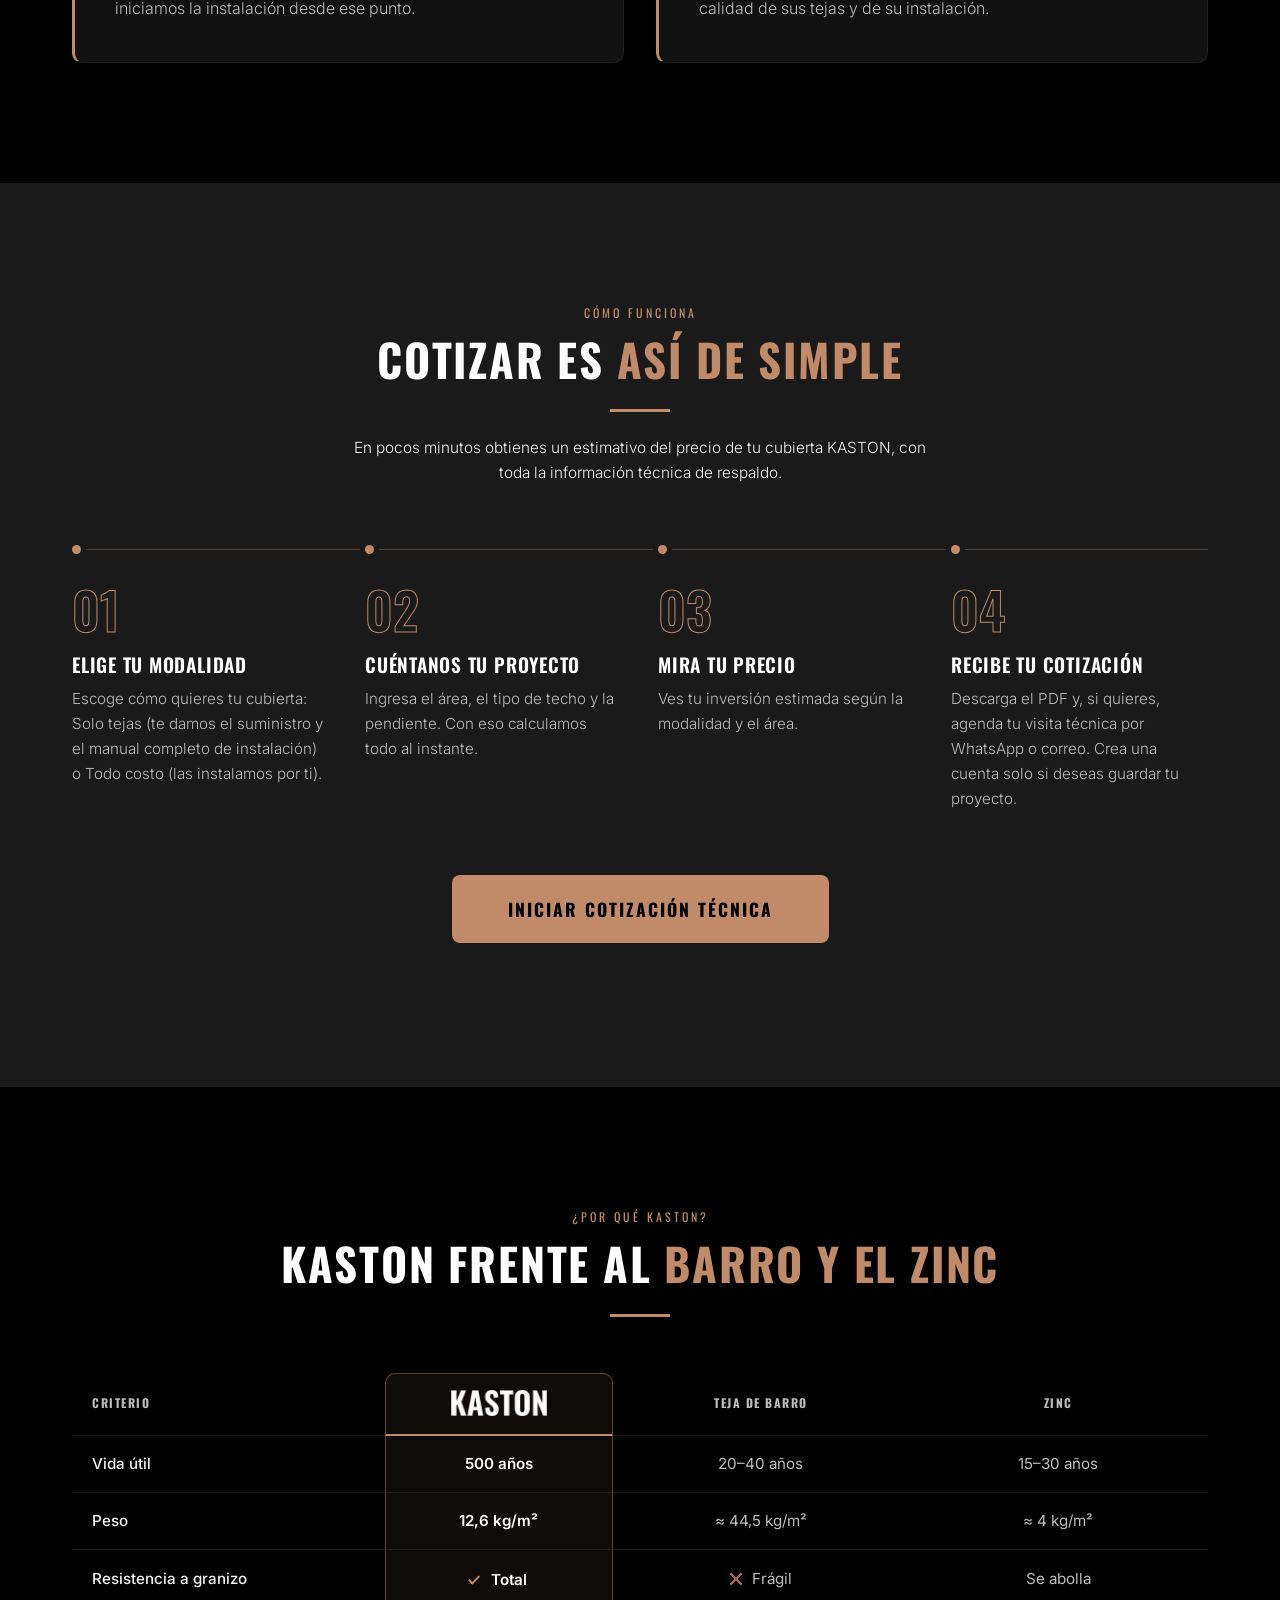
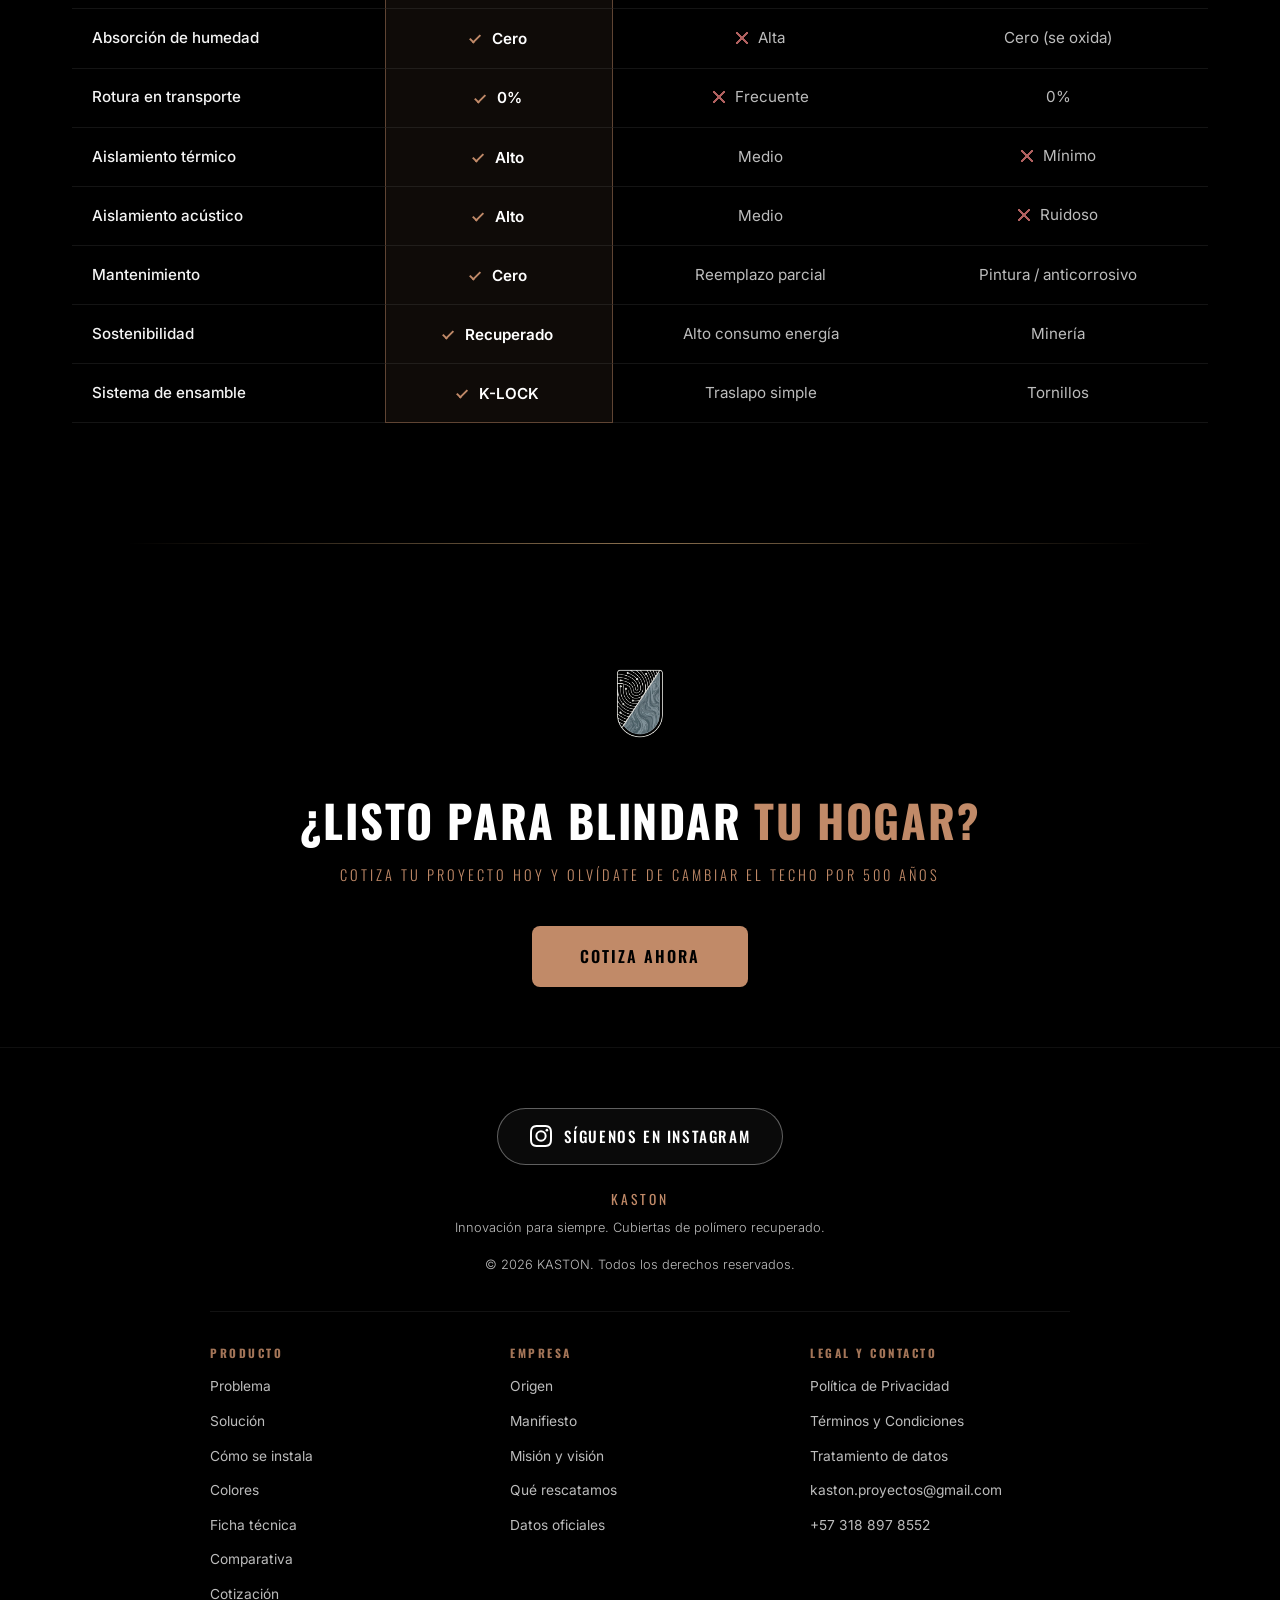
==== commit 6d919fe1: "fix: el sitio en celular (menu solido, barra, animacion y precios) - Menu desplegable: negro solido " ====
--- a/index.html
+++ b/index.html
@@ -2440,6 +2440,50 @@
             .nav-cta {
                 padding: 10px 16px !important;
                 letter-spacing: 1px !important;
+            }
+        }
+
+        /* celular: el menú abierto tapa toda la pantalla, sin que el texto de atrás se cuele */
+        @media (max-width: 900px) {
+            .nav-links {
+                height: calc(100vh - var(--nav-height));
+                height: calc(100dvh - var(--nav-height));
+                justify-content: flex-start;
+                gap: 22px;
+                padding: 36px 32px 48px;
+                overflow-y: auto;
+                background: #000;
+                -webkit-backdrop-filter: none;
+                backdrop-filter: none;
+            }
+
+            .nav-links a {
+                font-size: 1.05rem;
+            }
+        }
+
+        /* celular angosto: el idioma y el menú caben sin pegarse al borde */
+        @media (max-width: 480px) {
+            .nav-right {
+                gap: 10px;
+            }
+
+            .lang-toggle button {
+                padding: 7px 9px;
+            }
+        }
+
+        /* celular: las tarjetas de precios respiran sin tanto relleno */
+        @media (max-width: 600px) {
+            #modelo-comercial .spec-item {
+                padding: 32px 22px !important;
+            }
+        }
+
+        /* celular: el texto de la animación arranca siempre a la misma altura */
+        @media (max-width: 760px) {
+            .inst-cap {
+                align-self: start;
             }
         }
     </style>
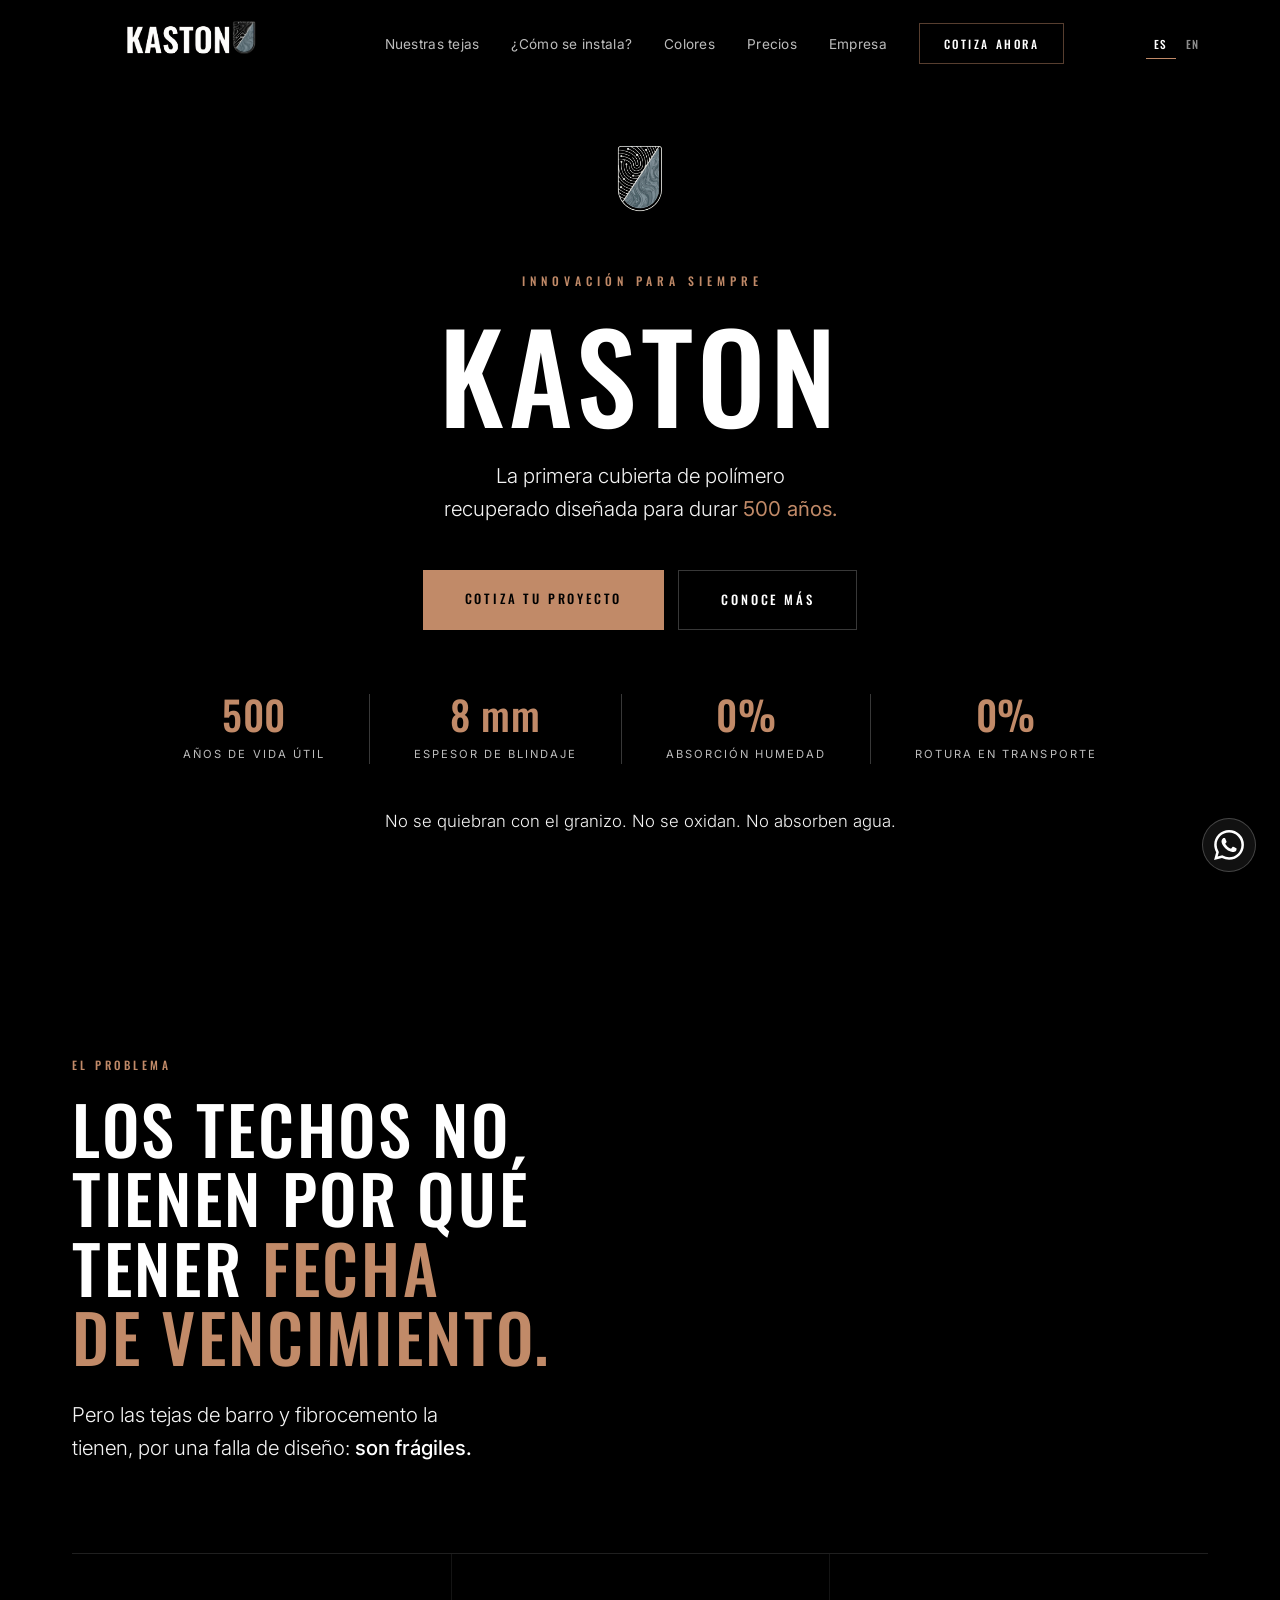
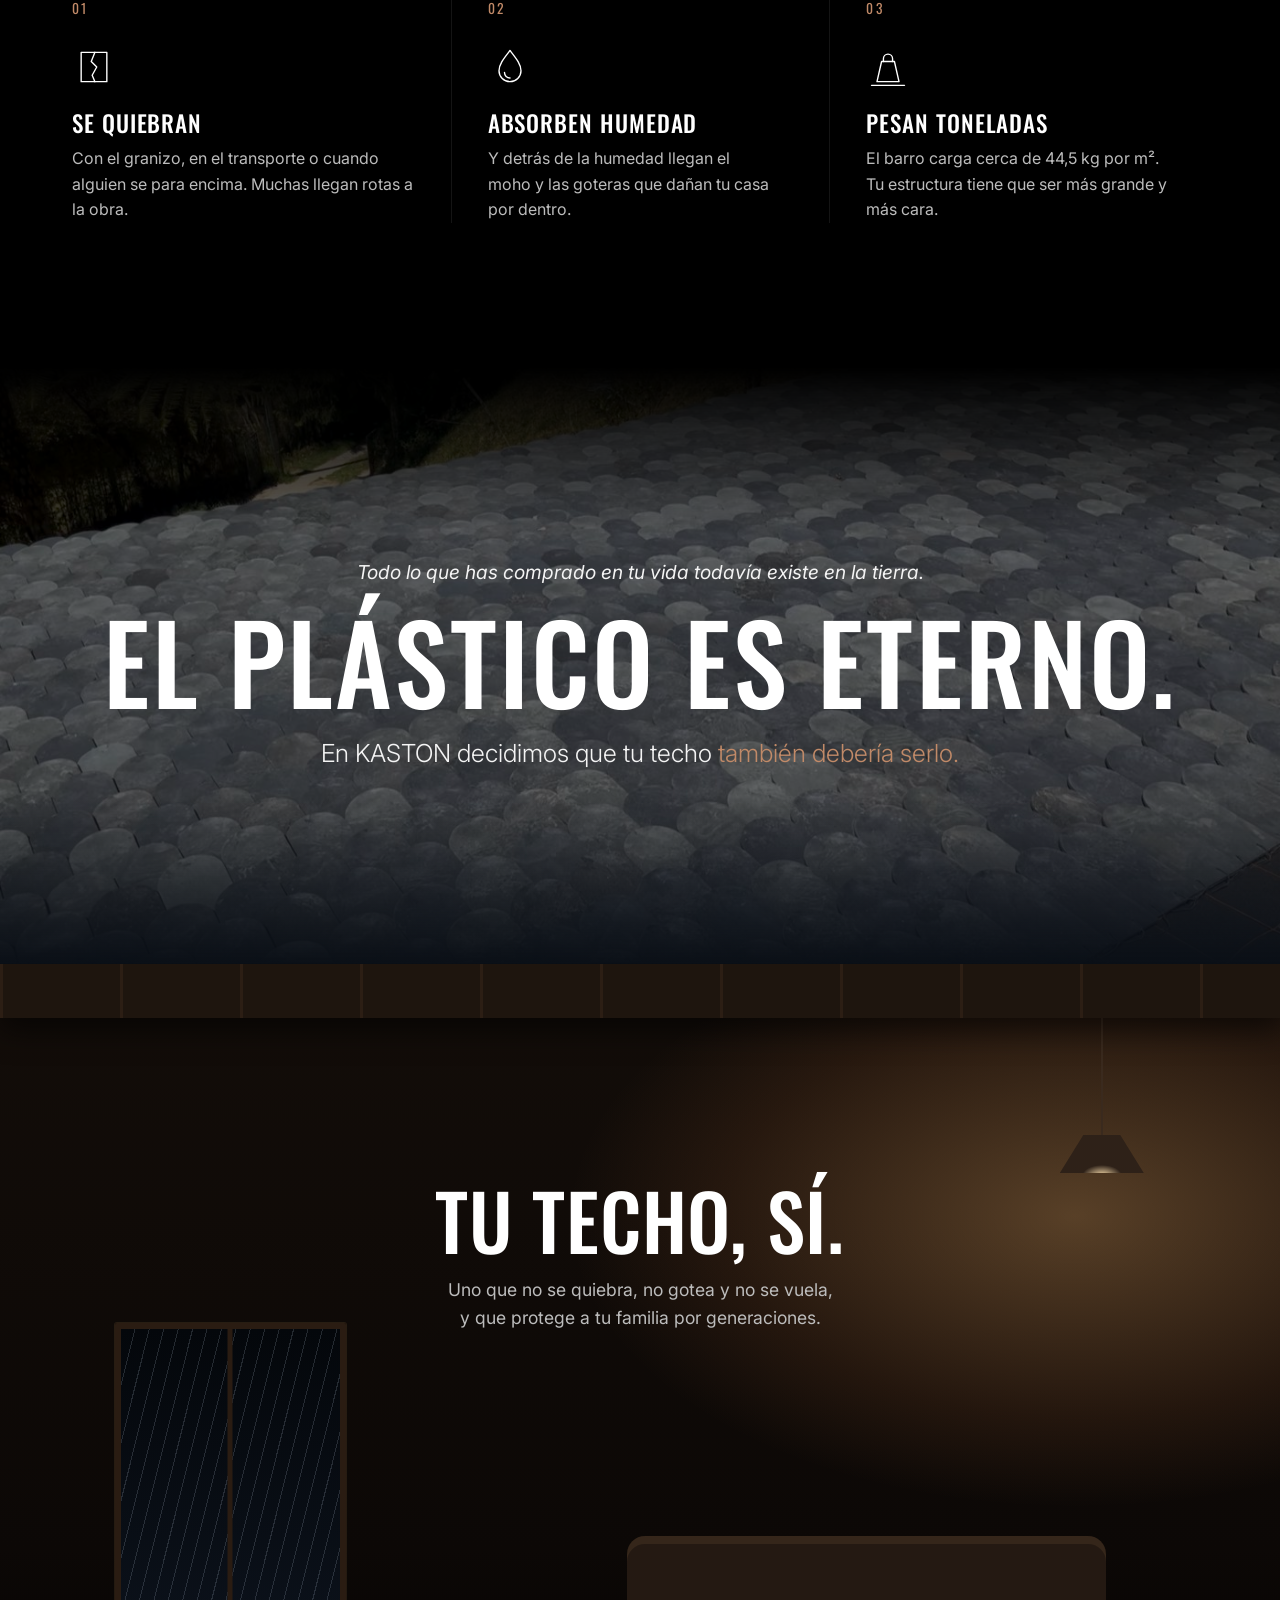
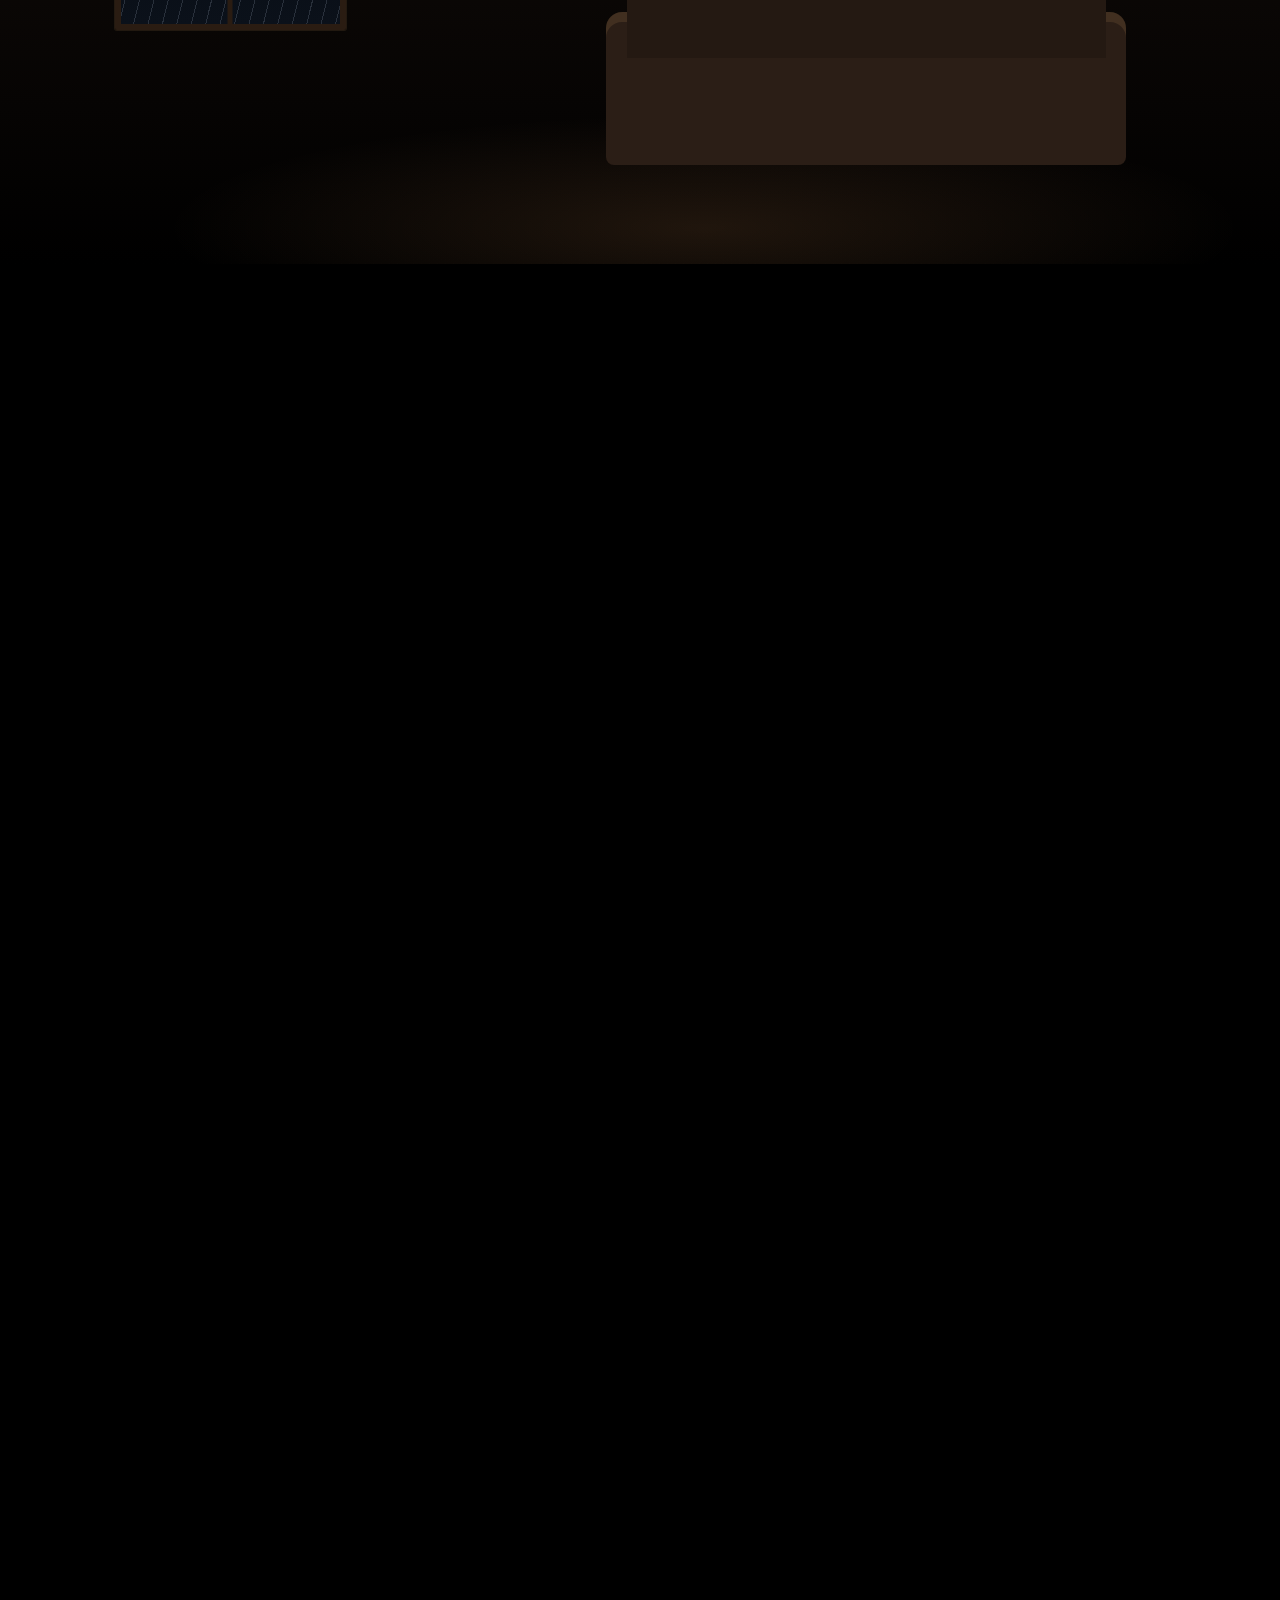
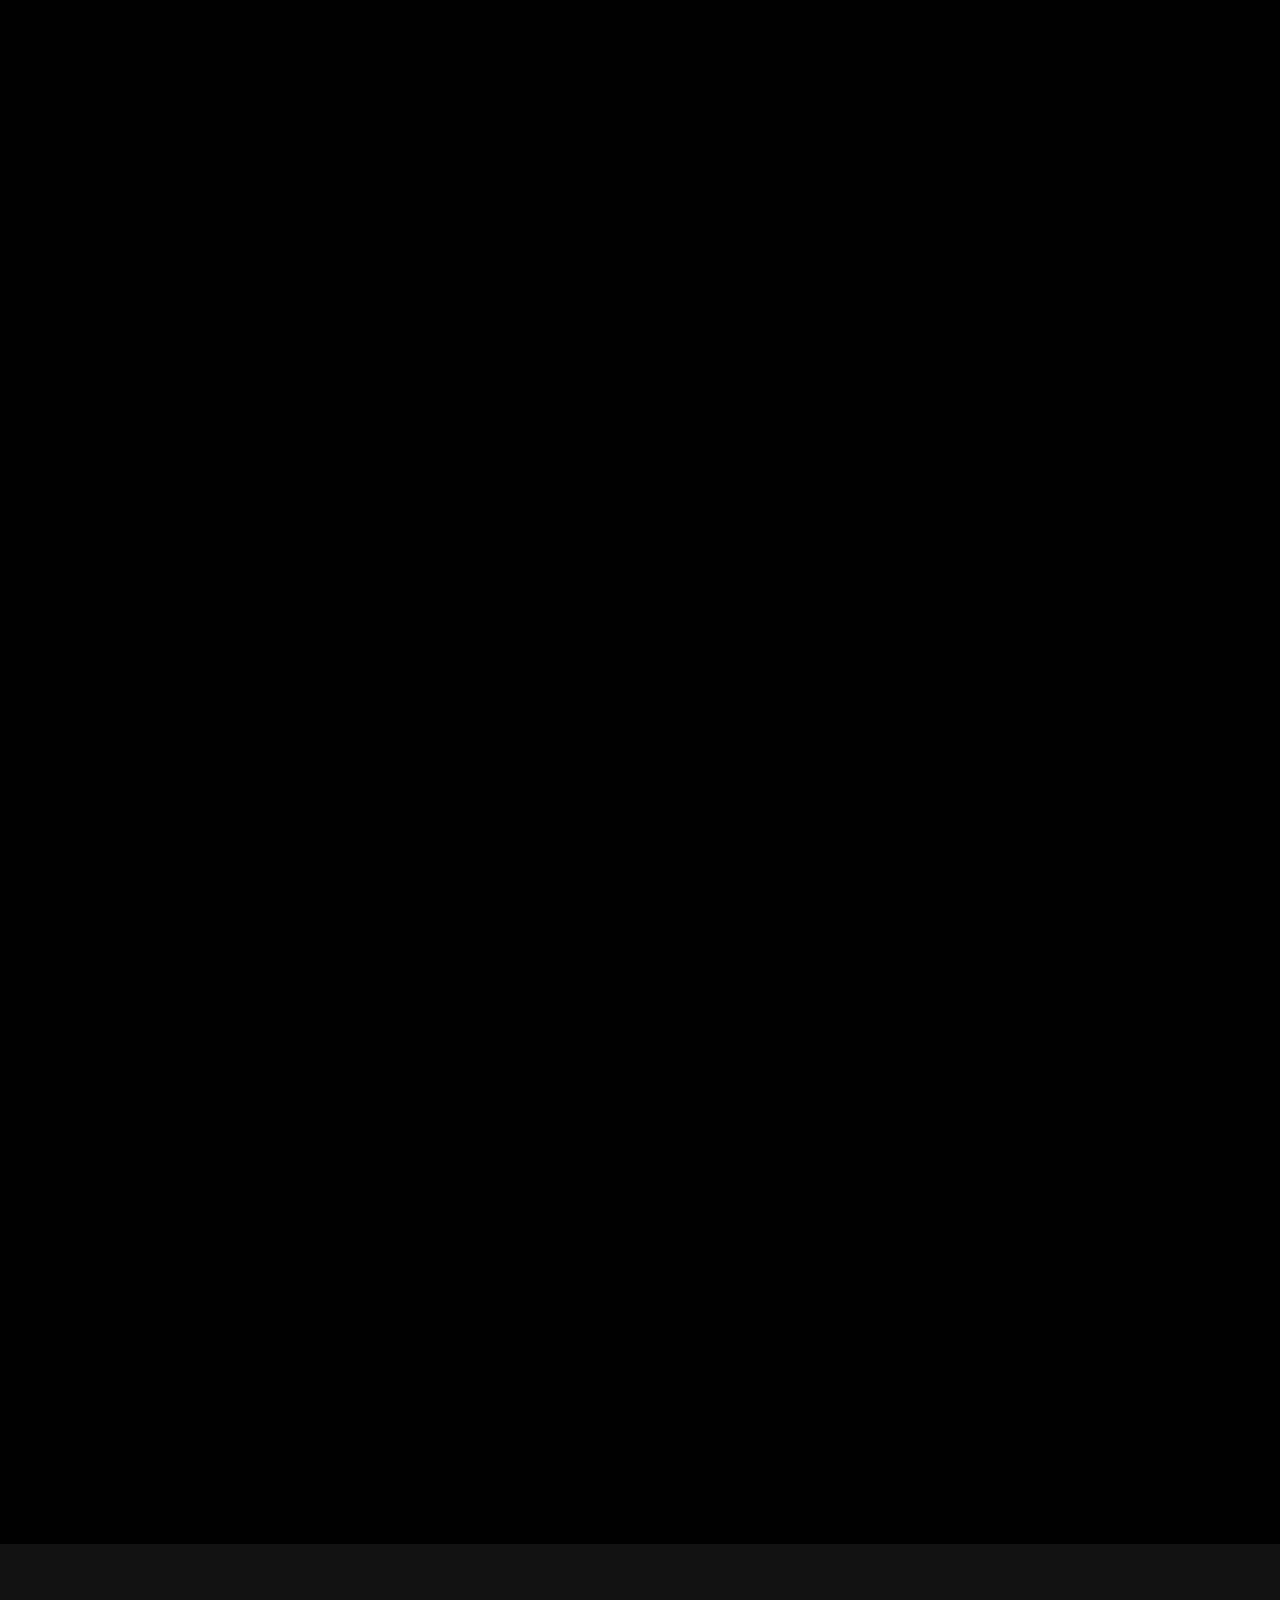
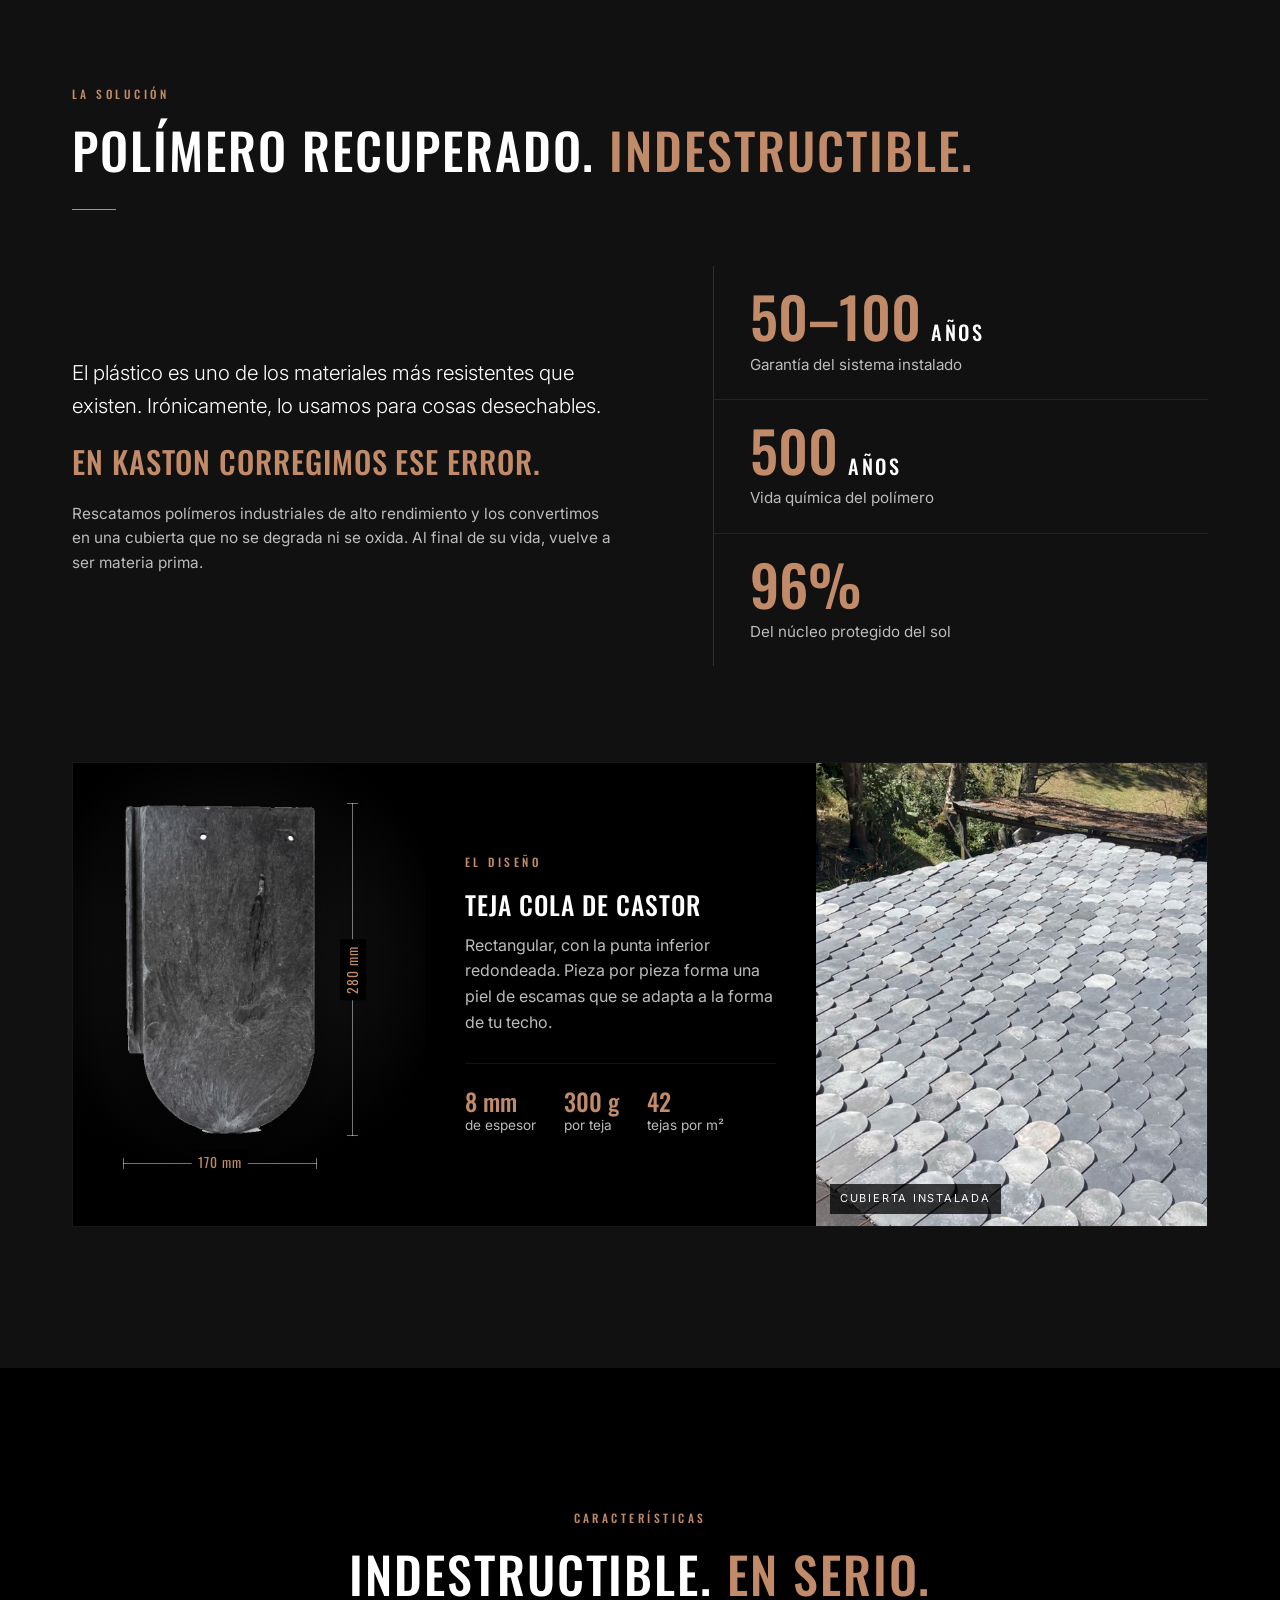
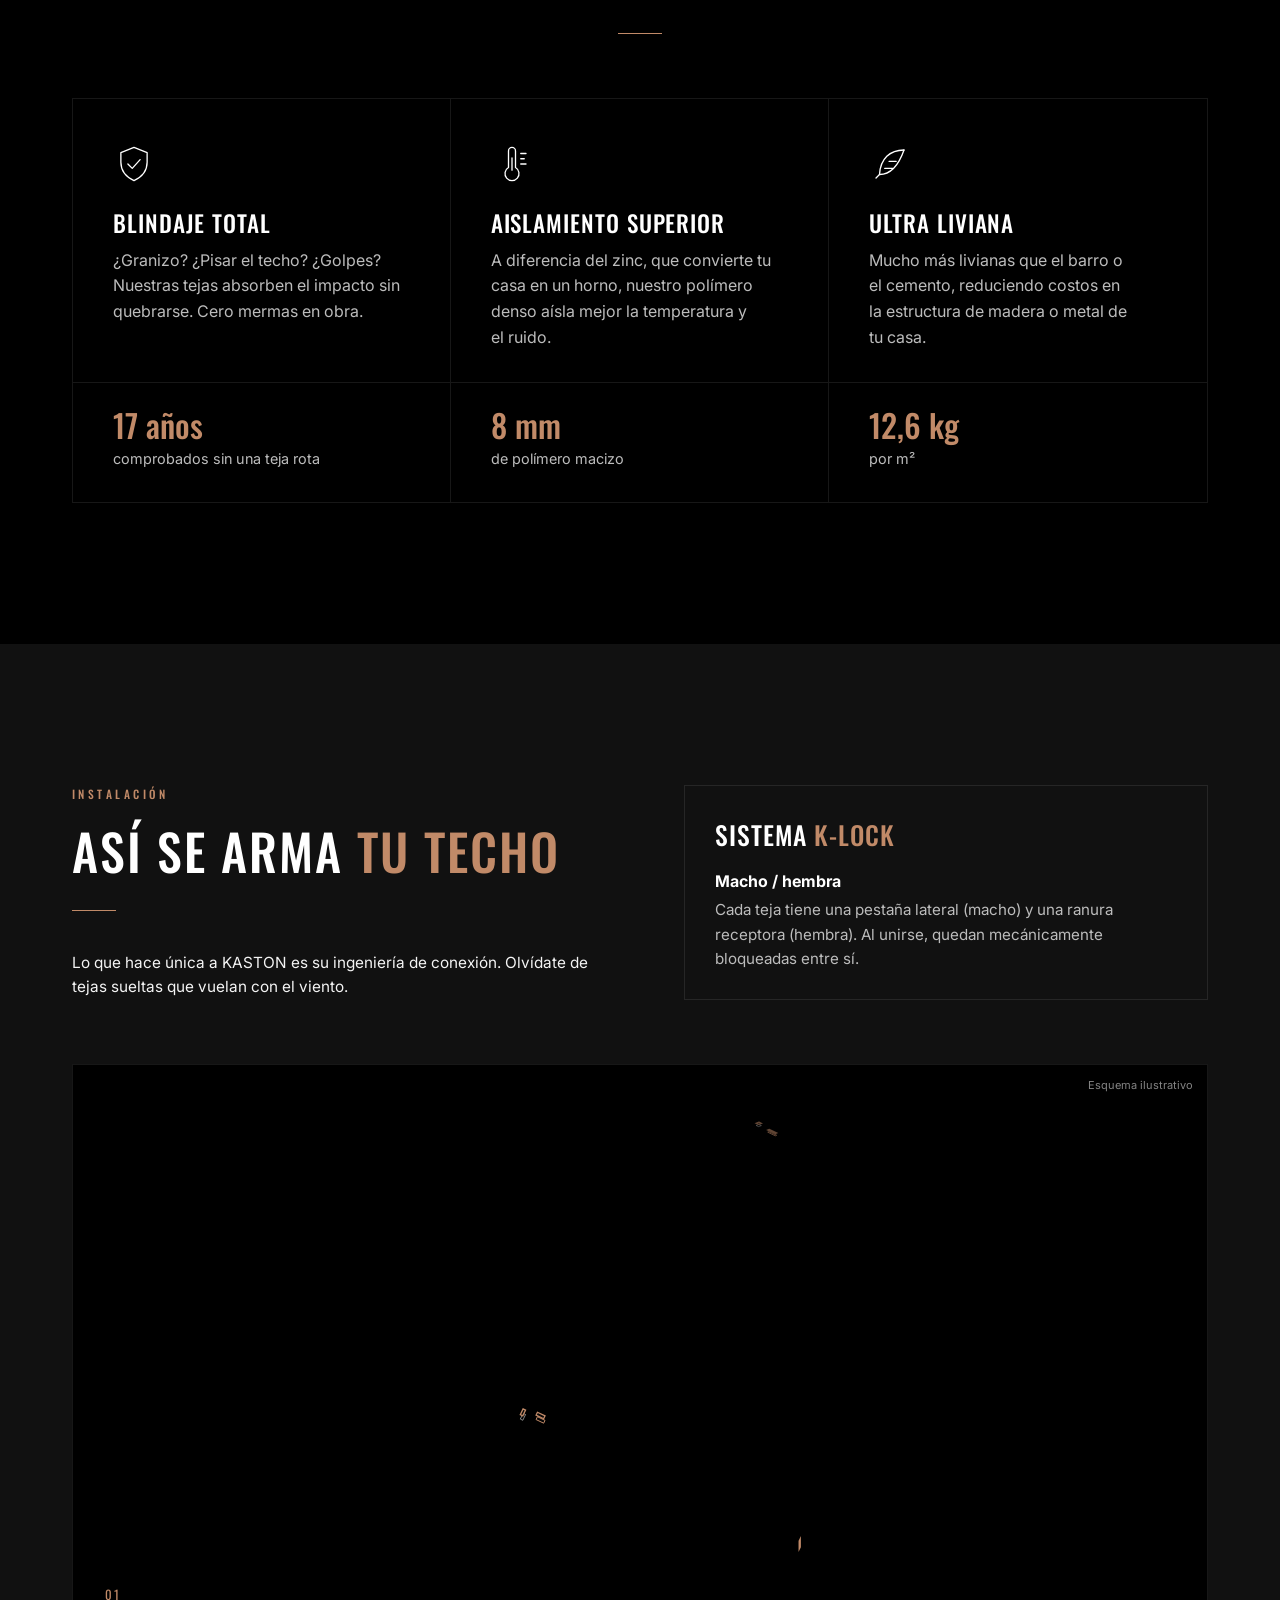
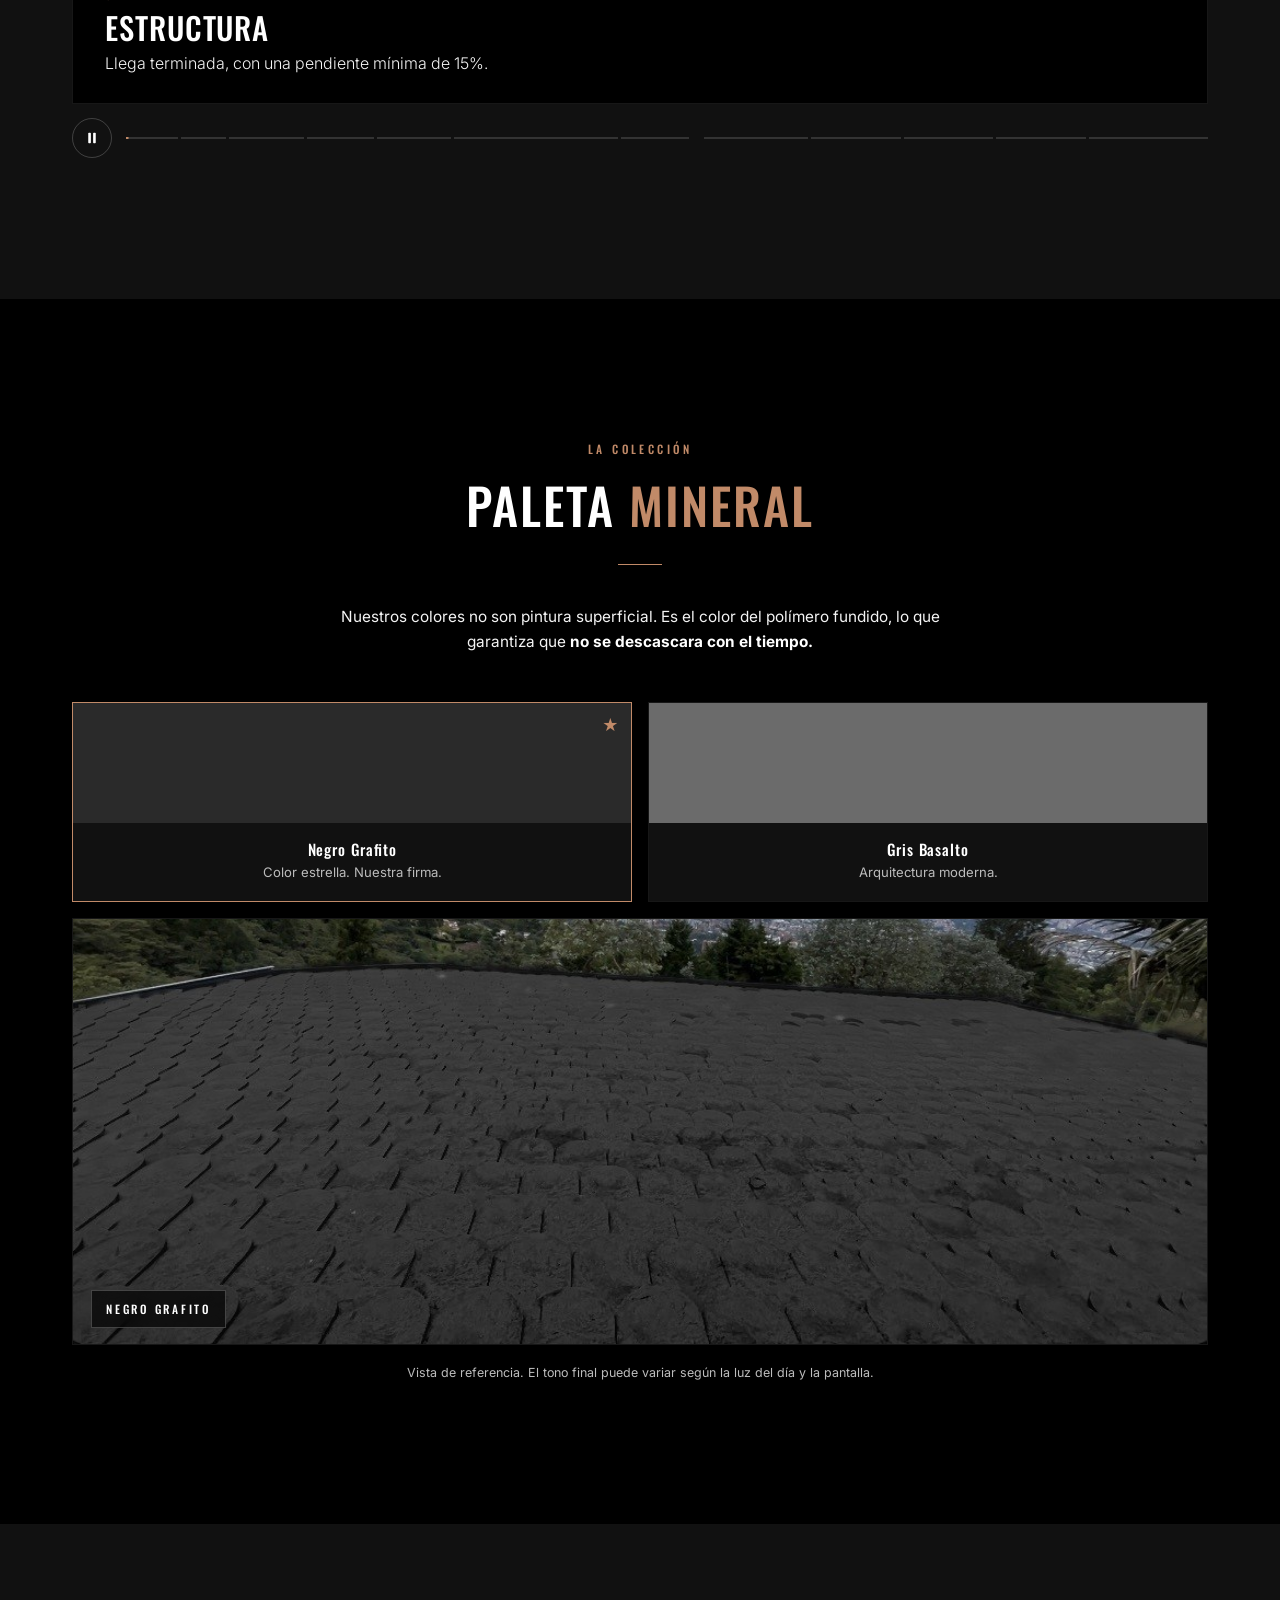
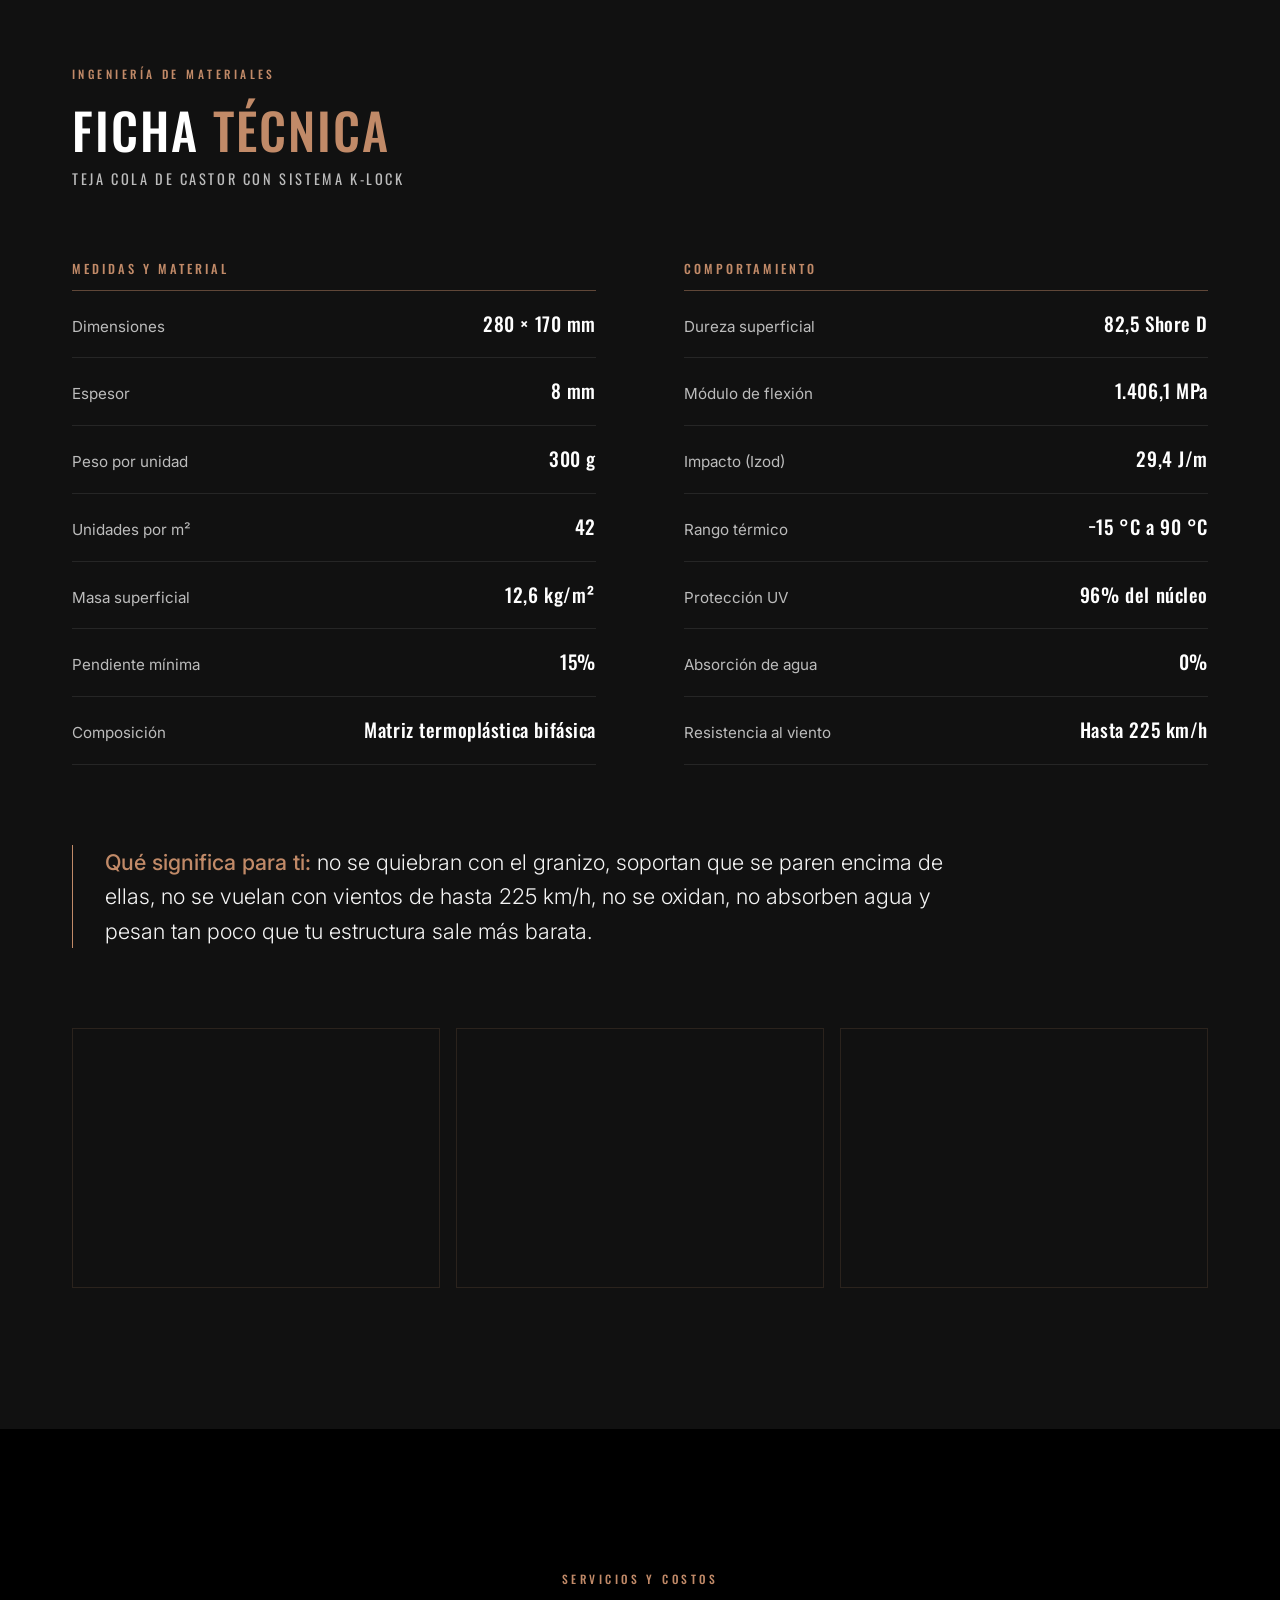
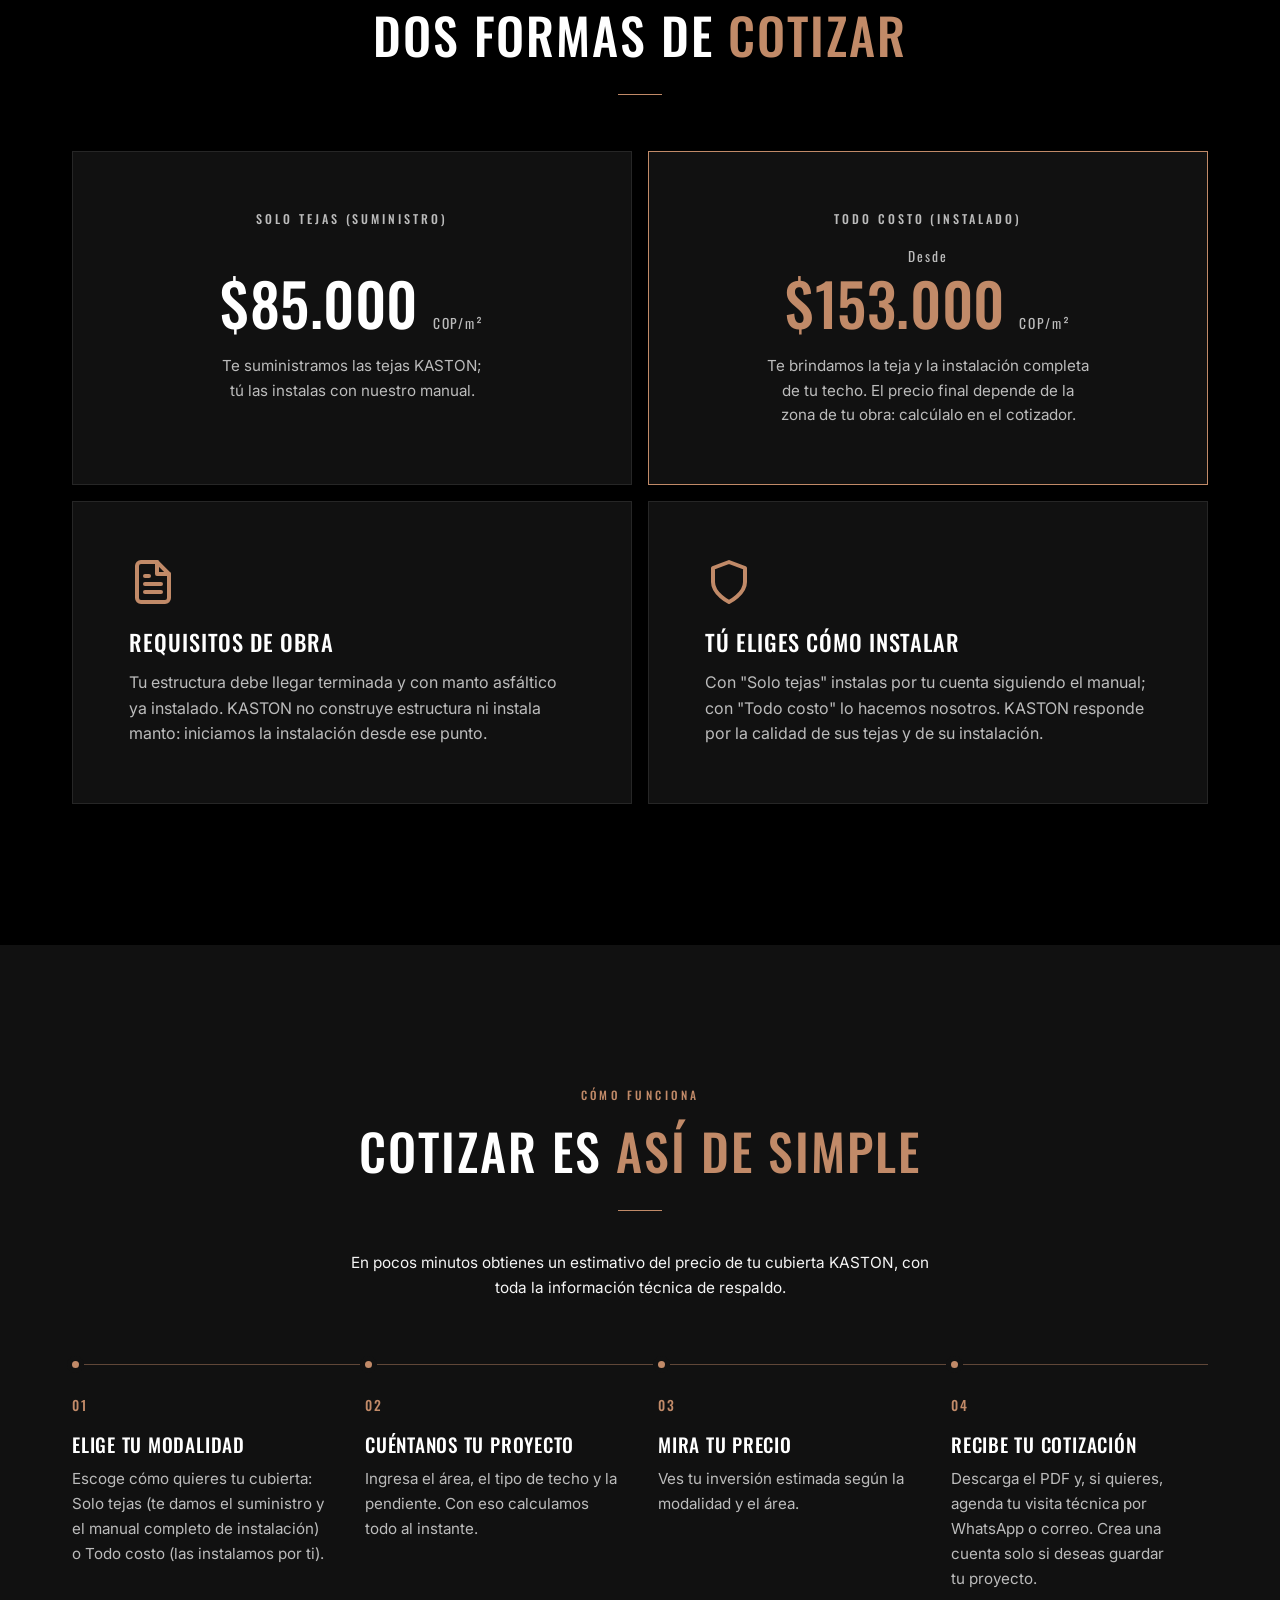
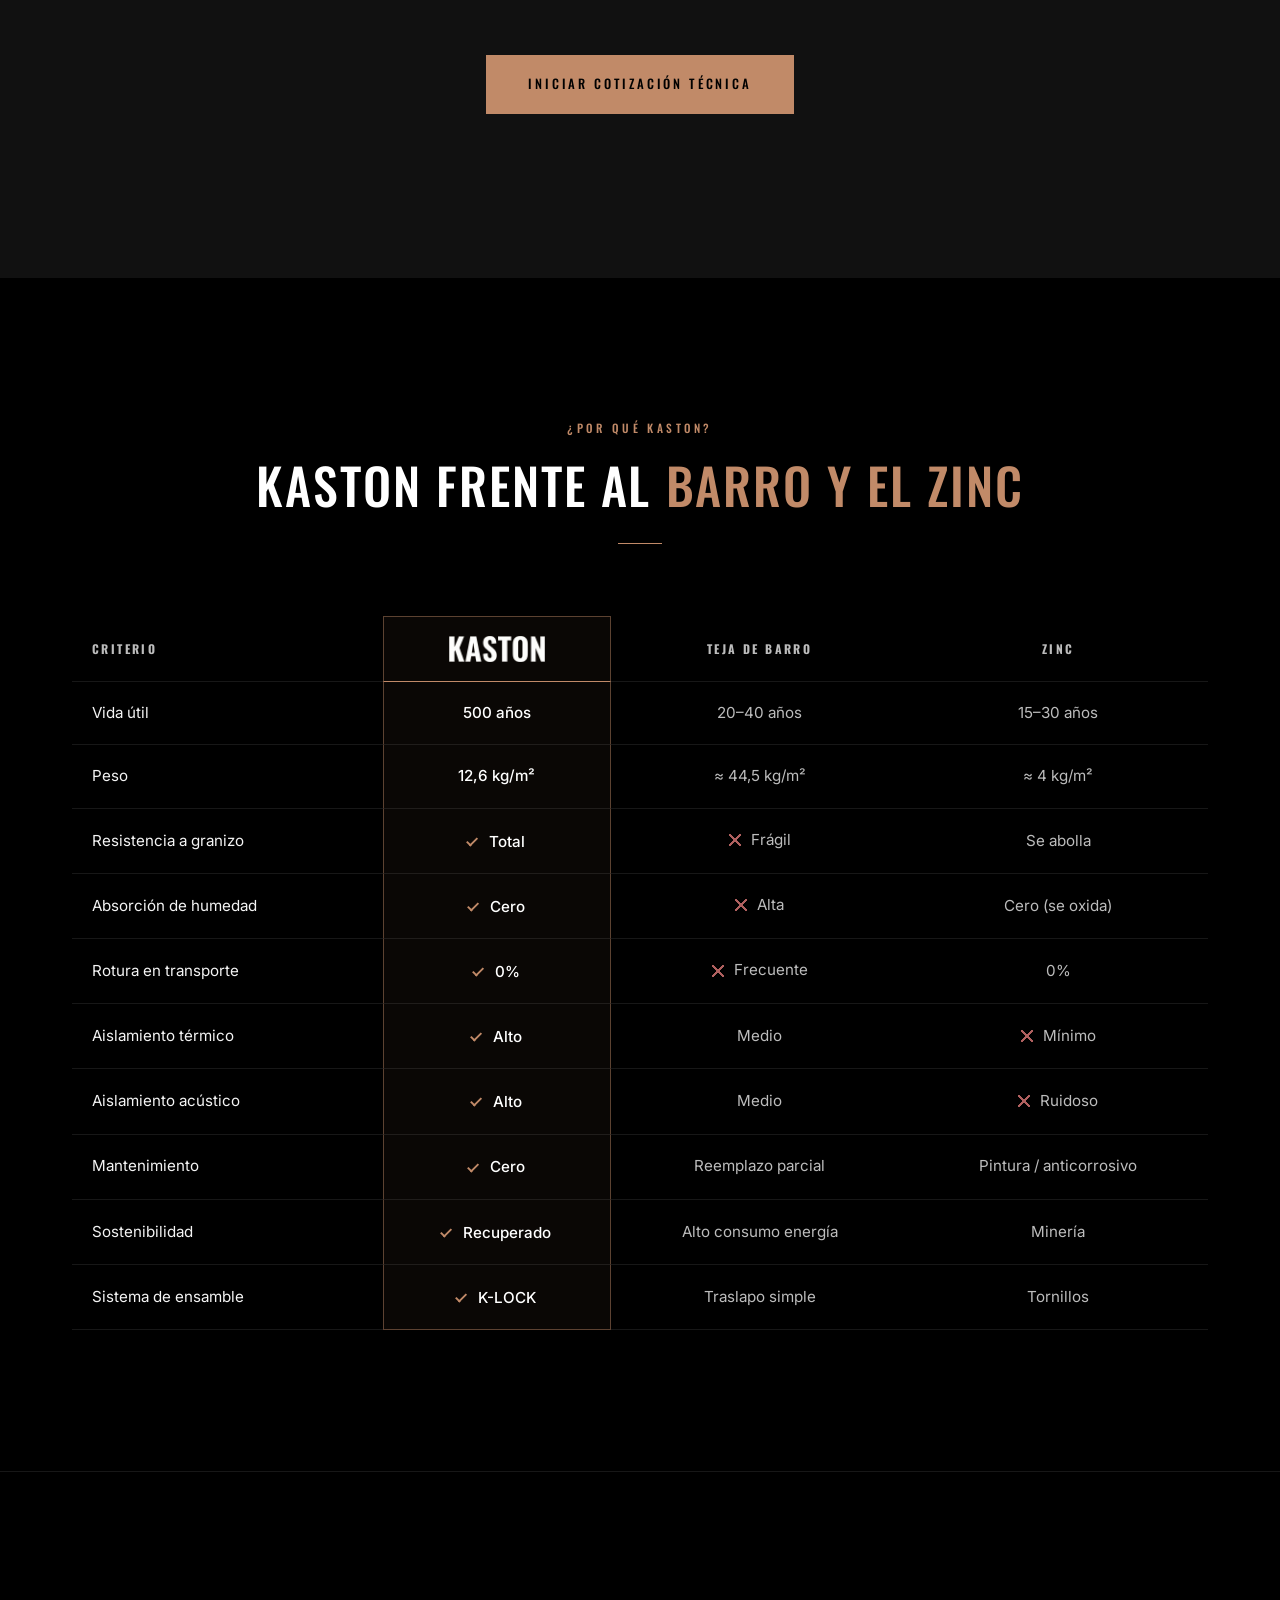
==== commit b060086b: "style: acabado premium del sitio y del cotizador, sin tocar textos Nueva capa premium.css enlazada e" ====
--- a/index.html
+++ b/index.html
@@ -2487,6 +2487,7 @@
             }
         }
     </style>
+    <link rel="stylesheet" href="/premium.css">
     <!-- Respaldo: si el navegador no ejecuta JS, mostrar todo el contenido igual -->
     <noscript>
         <style>.fade-in{opacity:1 !important;transform:none !important;}</style>
--- a/premium.css
+++ b/premium.css
@@ -0,0 +1,946 @@
+/* =====================================================================
+   KASTON · Capa de acabado
+   Solo cambia cómo se ve: letra, espacio, bordes, luz y movimiento.
+   No toca textos, ni precios, ni los dibujos que explican el producto.
+   Se carga después de los estilos de cada página: quitar el <link> la apaga.
+   ===================================================================== */
+
+:root {
+    --ease: cubic-bezier(0.22, 1, 0.36, 1);
+    --surface: #111111;
+    --surface-light: #111111;
+    --linea: rgba(255, 255, 255, 0.09);
+    --linea-fuerte: rgba(255, 255, 255, 0.22);
+    --linea-cobre: rgba(193, 138, 104, 0.45);
+    --cobre-claro: #D49B76;
+}
+
+/* ---------------------------------------------------------------------
+   Base
+   --------------------------------------------------------------------- */
+html {
+    scrollbar-color: #2a2a2a #000000;
+}
+
+body {
+    text-rendering: optimizeLegibility;
+    font-feature-settings: "kern", "liga", "calt";
+}
+
+::selection {
+    background: var(--gold);
+    color: #000000;
+}
+
+:focus-visible {
+    outline: 1px solid var(--gold);
+    outline-offset: 3px;
+}
+
+/* ---------------------------------------------------------------------
+   Letra: titulares menos pesados, párrafos sin palabras sueltas
+   --------------------------------------------------------------------- */
+h1,
+h2,
+h3,
+h4 {
+    font-weight: 500;
+    line-height: 1.08;
+    text-wrap: balance;
+}
+
+p {
+    font-weight: 400;
+    text-wrap: pretty;
+}
+
+.hero-tagline,
+.prob-lead,
+.sol-lead,
+.prob-giro-sub,
+.ficha-humano,
+.hero-claim {
+    font-weight: 300;
+}
+
+.hero-tagline,
+.hero-claim,
+.prob-lead,
+.capas-p {
+    text-wrap: balance;
+}
+
+.section-label,
+.eyebrow {
+    font-size: 0.72rem;
+    font-weight: 500;
+    letter-spacing: 0.3em;
+    opacity: 1;
+    margin-bottom: 20px;
+}
+
+.section-divider,
+.ap-divider {
+    width: 44px;
+    height: 1px;
+    border-radius: 0;
+}
+
+.section-divider {
+    margin-top: 32px !important;
+    margin-bottom: 40px !important;
+}
+
+/* ---------------------------------------------------------------------
+   Barra de arriba
+   --------------------------------------------------------------------- */
+.scroll-progress {
+    height: 1px;
+    background: var(--gold);
+}
+
+.navbar.scrolled {
+    background: rgba(0, 0, 0, 0.88);
+    -webkit-backdrop-filter: blur(22px);
+    backdrop-filter: blur(22px);
+    box-shadow: 0 1px 0 var(--linea);
+}
+
+.nav-logo-img {
+    filter: none;
+    image-rendering: auto;
+}
+
+.nav-logo-img:hover {
+    transform: none;
+}
+
+.nav-links a {
+    font-weight: 400;
+    letter-spacing: 0.02em;
+    transition: color 0.35s var(--ease);
+}
+
+.nav-links a:hover,
+.nav-links a.active {
+    color: var(--white);
+}
+
+.nav-links a.active::after {
+    bottom: -7px;
+    height: 1px;
+    border-radius: 0;
+}
+
+.nav-links a.nav-cta {
+    padding: 11px 24px;
+    background: transparent !important;
+    color: var(--white) !important;
+    border: 1px solid var(--linea-cobre);
+    border-radius: 0;
+    font-size: 0.72rem !important;
+    font-weight: 500 !important;
+    letter-spacing: 0.22em !important;
+    transition: background-color 0.45s var(--ease), color 0.45s var(--ease), border-color 0.45s var(--ease) !important;
+}
+
+.nav-links a.nav-cta:hover {
+    background: var(--gold) !important;
+    border-color: var(--gold);
+    color: #000000 !important;
+    transform: none;
+}
+
+.lang-toggle {
+    gap: 2px;
+    background: none;
+    border: 0;
+    border-radius: 0;
+}
+
+.lang-toggle button {
+    padding: 7px 8px;
+    background: none;
+    color: rgba(255, 255, 255, 0.55);
+    font-weight: 500;
+    letter-spacing: 0.14em;
+    transition: color 0.35s var(--ease);
+}
+
+.lang-toggle button.active {
+    background: none;
+    color: var(--white);
+    box-shadow: inset 0 -1px 0 var(--gold);
+}
+
+.lang-toggle button:hover:not(.active) {
+    background: none;
+    color: var(--white);
+}
+
+.hamburger span {
+    height: 1px;
+    border-radius: 0;
+}
+
+/* ---------------------------------------------------------------------
+   Botones: rectos, sin brillo, sin saltos
+   --------------------------------------------------------------------- */
+.btn {
+    padding: 19px 42px !important;
+    border-radius: 0;
+    font-size: 0.8rem !important;
+    font-weight: 500 !important;
+    letter-spacing: 0.22em;
+    transition: background-color 0.45s var(--ease), color 0.45s var(--ease), border-color 0.45s var(--ease);
+}
+
+.btn-gold:hover {
+    background: var(--cobre-claro);
+    box-shadow: none;
+    transform: none;
+}
+
+.btn-outline {
+    color: var(--white);
+    border: 1px solid var(--linea-fuerte);
+}
+
+.btn-outline:hover {
+    background: transparent;
+    border-color: var(--gold);
+    color: var(--gold);
+    transform: none;
+}
+
+/* ---------------------------------------------------------------------
+   Portada: se ve el techo real y un solo punto de entrada
+   --------------------------------------------------------------------- */
+.hero-bg video {
+    filter: saturate(0.5) contrast(1.06);
+    transition: opacity 1.6s ease;
+}
+
+.hero-bg video.active {
+    opacity: 0.46;
+}
+
+.hero-bg::after {
+    content: '';
+    position: absolute;
+    inset: 0;
+    background:
+        radial-gradient(ellipse 66% 72% at 50% 42%, rgba(0, 0, 0, 0.72) 0%, rgba(0, 0, 0, 0.3) 70%, transparent 100%),
+        linear-gradient(180deg, rgba(0, 0, 0, 0.72) 0%, rgba(0, 0, 0, 0.2) 26%, transparent 42%, transparent 60%, #000000 100%);
+}
+
+.hero::after {
+    display: none;
+}
+
+.hero .fade-in > img {
+    height: 116px !important;
+}
+
+.hero-subtitle {
+    padding-left: 0.42em;
+    margin-bottom: 22px;
+    font-size: 0.74rem;
+    font-weight: 500;
+    letter-spacing: 0.42em;
+}
+
+.hero h1 {
+    margin-bottom: 26px;
+    font-size: clamp(3.6rem, 9.5vw, 7.75rem);
+    line-height: 1;
+}
+
+.hero-tagline {
+    margin-bottom: 44px;
+    line-height: 1.6;
+}
+
+.hero-tagline strong {
+    font-weight: 400;
+}
+
+.hero-cta-group {
+    gap: 14px;
+    margin-bottom: 64px;
+}
+
+.hero-stat .number {
+    font-size: 2.5rem;
+    font-weight: 500;
+    letter-spacing: 0.02em;
+    font-variant-numeric: tabular-nums;
+}
+
+.hero-stat .label {
+    margin-top: 12px;
+    font-weight: 400;
+    letter-spacing: 0.18em;
+}
+
+.hero-claim {
+    margin-top: 44px;
+}
+
+/* ---------------------------------------------------------------------
+   Bordes rectos y sin sombras de color (manual de marca, sección Color)
+   --------------------------------------------------------------------- */
+.card,
+.feat-item,
+.spec-item,
+.legal-card,
+.cifra,
+.inst-klock,
+.manifiesto,
+.enemigo-box,
+.swatch,
+.sol-teja,
+.inst-stage,
+.color-preview,
+.gallery-img,
+.origen-foto {
+    border-radius: 0;
+}
+
+.card:hover,
+.feat-item:hover,
+.spec-item:hover,
+.legal-card:hover,
+.swatch:hover {
+    box-shadow: none;
+    transform: none;
+}
+
+/* ---------------------------------------------------------------------
+   El problema
+   --------------------------------------------------------------------- */
+.prob-titulo {
+    font-weight: 500;
+    line-height: 1.04;
+}
+
+.prob-lead strong {
+    font-weight: 500;
+}
+
+.prob-item h3 {
+    font-weight: 500;
+}
+
+.prob-giro-titulo {
+    font-weight: 500;
+}
+
+/* ---------------------------------------------------------------------
+   El clima: solo la letra; el dibujo queda igual
+   --------------------------------------------------------------------- */
+.capas-h,
+.capas-num {
+    font-weight: 500;
+}
+
+/* ---------------------------------------------------------------------
+   La solución y la teja
+   --------------------------------------------------------------------- */
+.sol-giro {
+    font-weight: 500;
+}
+
+.sol-dato b,
+.sol-specs b,
+.feat-dato b {
+    font-weight: 500;
+    font-variant-numeric: tabular-nums;
+}
+
+.sol-dato small {
+    letter-spacing: 0.14em;
+}
+
+.sol-teja,
+.inst-stage {
+    border-color: var(--linea);
+}
+
+.sol-teja-texto h3 {
+    font-weight: 500;
+}
+
+.sol-teja-obra {
+    filter: saturate(0.82) contrast(1.04);
+}
+
+.sol-teja-obra span {
+    padding: 6px 10px;
+    background: rgba(0, 0, 0, 0.72);
+    letter-spacing: 0.16em;
+}
+
+/* ---------------------------------------------------------------------
+   Características
+   --------------------------------------------------------------------- */
+.feat-grid {
+    gap: 0;
+}
+
+.feat-item {
+    background: transparent;
+    border: 1px solid var(--linea);
+    transition: background-color 0.45s var(--ease);
+}
+
+.feat-item + .feat-item {
+    border-top: 0;
+}
+
+.feat-item:hover {
+    background: rgba(255, 255, 255, 0.02);
+    border-color: var(--linea);
+}
+
+.feat-item h3 {
+    font-weight: 500;
+}
+
+.feat-dato {
+    border-top-color: var(--linea);
+}
+
+/* ---------------------------------------------------------------------
+   Instalación: el marco y la letra; la animación queda igual
+   --------------------------------------------------------------------- */
+.inst-klock {
+    background: transparent;
+    border: 1px solid var(--linea);
+}
+
+.inst-klock-nombre,
+.inst-cap h3 {
+    font-weight: 500;
+}
+
+.inst-seg-pista {
+    height: 2px;
+    border-radius: 0;
+}
+
+/* ---------------------------------------------------------------------
+   Colores
+   --------------------------------------------------------------------- */
+.swatch-row {
+    gap: 16px;
+    margin-top: 48px;
+}
+
+.swatch {
+    border: 1px solid var(--linea);
+    transition: border-color 0.45s var(--ease);
+}
+
+.swatch:hover {
+    border-color: var(--linea-fuerte);
+}
+
+.swatch.active,
+.swatch.active:hover {
+    border-color: var(--gold);
+    box-shadow: none;
+    transform: none;
+}
+
+.swatch-color.star::after {
+    font-size: 1rem;
+}
+
+.swatch-info h4 {
+    font-weight: 500;
+    letter-spacing: 0.06em;
+}
+
+.color-preview {
+    border-color: var(--linea);
+}
+
+.color-preview-tag {
+    padding: 9px 14px;
+    background: rgba(0, 0, 0, 0.66);
+    border: 1px solid var(--linea-fuerte);
+    border-radius: 0;
+    color: var(--white);
+    font-size: 0.72rem;
+    font-weight: 500;
+    letter-spacing: 0.24em;
+}
+
+.color-note {
+    margin-top: 18px;
+    font-style: normal;
+}
+
+/* ---------------------------------------------------------------------
+   Ficha técnica
+   --------------------------------------------------------------------- */
+.ficha-sub {
+    font-size: 0.9rem;
+    font-weight: 400;
+    letter-spacing: 0.18em;
+}
+
+.ficha-col h3 {
+    font-size: 0.78rem;
+    font-weight: 500;
+    letter-spacing: 0.24em;
+    border-bottom-color: var(--linea-cobre);
+}
+
+.ficha-col dl div {
+    padding: 18px 0;
+    border-bottom-color: var(--linea);
+}
+
+.ficha-col dt {
+    font-size: 0.95rem;
+    font-weight: 400;
+    color: var(--muted);
+}
+
+.ficha-col dd {
+    font-size: 1.2rem;
+    letter-spacing: 0.03em;
+}
+
+.ficha-humano {
+    padding-left: 32px;
+    border-left-width: 1px;
+}
+
+.ficha-humano strong {
+    font-weight: 500;
+}
+
+/* ---------------------------------------------------------------------
+   Precios
+   --------------------------------------------------------------------- */
+#modelo-comercial .specs-grid {
+    gap: 16px !important;
+    margin-top: 16px !important;
+    max-width: none !important;
+}
+
+#modelo-comercial .section-divider + .specs-grid {
+    margin-top: 56px !important;
+}
+
+#modelo-comercial .spec-item {
+    background: var(--surface);
+    border: 1px solid var(--linea) !important;
+    border-radius: 0 !important;
+    box-shadow: none !important;
+}
+
+#modelo-comercial .section-divider + .specs-grid .spec-item:nth-child(2) {
+    border-color: var(--gold) !important;
+}
+
+#modelo-comercial h3,
+#modelo-comercial h4 {
+    font-weight: 500;
+}
+
+#modelo-comercial .section-divider + .specs-grid .spec-item > div:nth-child(1) {
+    margin-bottom: 22px !important;
+    color: var(--muted) !important;
+    font-size: 0.76rem !important;
+    font-weight: 500;
+    letter-spacing: 0.24em !important;
+}
+
+#modelo-comercial .section-divider + .specs-grid .spec-item > div:nth-child(2) {
+    font-size: clamp(2.6rem, 4.6vw, 3.9rem) !important;
+    font-weight: 500 !important;
+    letter-spacing: 0.01em;
+    font-variant-numeric: tabular-nums;
+}
+
+#modelo-comercial .section-divider + .specs-grid .spec-item > div:nth-child(2) span[style] {
+    font-size: 0.85rem !important;
+    font-weight: 400;
+    letter-spacing: 0.14em;
+}
+
+#modelo-comercial .section-divider + .specs-grid .spec-item > div:nth-child(2) span[style*="block"] {
+    margin-bottom: 10px !important;
+}
+
+#modelo-comercial .section-divider + .specs-grid .spec-item > div:nth-child(3) {
+    max-width: 38ch;
+    margin: 22px auto 0 !important;
+    color: var(--muted) !important;
+    text-wrap: balance;
+}
+
+/* ---------------------------------------------------------------------
+   Pasos para cotizar
+   --------------------------------------------------------------------- */
+.pasos {
+    border-top-color: var(--linea-cobre);
+}
+
+.paso::before {
+    width: 7px;
+    height: 7px;
+}
+
+.paso-num {
+    margin-bottom: 22px;
+    color: var(--gold);
+    -webkit-text-stroke: 0;
+    font-size: 0.85rem;
+    font-weight: 500;
+    letter-spacing: 0.16em;
+}
+
+.paso h3 {
+    font-weight: 500;
+}
+
+/* ---------------------------------------------------------------------
+   Tabla comparativa
+   --------------------------------------------------------------------- */
+.comp-table th,
+.comp-table td {
+    border-bottom-color: var(--linea);
+}
+
+.comp-table th {
+    letter-spacing: 0.2em;
+}
+
+.comp-table th.kcol {
+    border: 1px solid var(--linea-cobre);
+    border-bottom: 1px solid var(--gold);
+    border-radius: 0;
+}
+
+.comp-table .kcol {
+    background: rgba(193, 138, 104, 0.05);
+    font-weight: 500;
+}
+
+.comp-table td:first-child {
+    font-weight: 400;
+}
+
+/* ---------------------------------------------------------------------
+   Cierre y pie de página
+   --------------------------------------------------------------------- */
+.cta-section::before {
+    left: 0;
+    right: 0;
+    background: var(--linea);
+}
+
+.cta-section .fade-in > img {
+    height: 96px !important;
+}
+
+.cta-section .tagline {
+    margin-bottom: 48px;
+    font-size: 0.76rem;
+    font-weight: 400;
+    letter-spacing: 0.28em;
+}
+
+.footer {
+    border-top-color: var(--linea);
+}
+
+.footer-instagram {
+    padding: 15px 28px;
+    background: transparent;
+    border: 1px solid var(--linea-fuerte);
+    border-radius: 0;
+    font-size: 0.76rem;
+    letter-spacing: 0.22em;
+}
+
+.footer-instagram:hover {
+    transform: none;
+}
+
+.footer .footer-brand {
+    font-size: 0.8rem;
+    letter-spacing: 0.3em;
+}
+
+.footer-map {
+    border-top-color: var(--linea);
+}
+
+.footer-col h4 {
+    margin-bottom: 18px;
+    font-size: 0.7rem;
+    font-weight: 500;
+    letter-spacing: 0.24em;
+    opacity: 1;
+}
+
+/* ---------------------------------------------------------------------
+   Botón de WhatsApp: mismo ícono y mismo lugar, sin verde neón
+   --------------------------------------------------------------------- */
+a[href^="https://wa.me"][style*="position:fixed"] {
+    width: 54px !important;
+    height: 54px !important;
+    background: #111111 !important;
+    border: 1px solid var(--linea-fuerte) !important;
+    box-shadow: 0 8px 28px rgba(0, 0, 0, 0.55) !important;
+    transform: none !important;
+    transition: border-color 0.35s var(--ease) !important;
+}
+
+a[href^="https://wa.me"][style*="position:fixed"]:hover {
+    border-color: var(--gold) !important;
+}
+
+/* ---------------------------------------------------------------------
+   Página Empresa
+   --------------------------------------------------------------------- */
+.legal-page h1,
+.legal-page h2,
+.page-head h1,
+.apartado h2,
+.card h3,
+.legal-card h3,
+.cta-empresa h2,
+.enemigo-box .frase,
+.manifiesto .mani-abre,
+.manifiesto .mani-cierre,
+.cifra .n {
+    font-weight: 500;
+}
+
+.toc a {
+    border-left-width: 1px;
+}
+
+.origen-foto {
+    border-color: var(--linea);
+}
+
+.origen-foto img {
+    filter: saturate(0.82) contrast(1.04);
+}
+
+.manifiesto {
+    border: 1px solid var(--linea);
+    border-left: 1px solid var(--gold);
+}
+
+.enemigo-box {
+    border-left-width: 1px;
+    background: linear-gradient(90deg, rgba(193, 138, 104, 0.05), transparent 70%);
+}
+
+.card,
+.legal-card {
+    border-color: var(--linea);
+    transition: border-color 0.45s var(--ease), background-color 0.45s var(--ease);
+}
+
+.card:hover,
+.legal-card:hover {
+    border-color: var(--linea-cobre);
+}
+
+/* ---------------------------------------------------------------------
+   Movimiento: más corto el recorrido, más lenta la llegada
+   --------------------------------------------------------------------- */
+.fade-in {
+    transform: translateY(14px);
+    transition: opacity 1.1s var(--ease), transform 1.1s var(--ease);
+}
+
+.fade-in.visible {
+    transform: translateY(0);
+}
+
+.fade-in-d1 { transition-delay: 0.08s; }
+.fade-in-d2 { transition-delay: 0.16s; }
+.fade-in-d3 { transition-delay: 0.24s; }
+.fade-in-d4 { transition-delay: 0.32s; }
+
+@media (prefers-reduced-motion: reduce) {
+    .fade-in,
+    .fade-in.visible {
+        transform: none;
+        transition: none;
+    }
+
+    .hero-bg video {
+        transition: none;
+    }
+}
+
+/* ---------------------------------------------------------------------
+   Pantalla grande: más aire y más escala
+   --------------------------------------------------------------------- */
+@media (min-width: 901px) {
+    :root {
+        --nav-height: 88px;
+    }
+
+    body > section {
+        padding: clamp(120px, 11vw, 168px) 0;
+    }
+
+    h2 {
+        font-size: clamp(2.2rem, 3.9vw, 3.6rem);
+    }
+
+    .two-col {
+        gap: 88px;
+    }
+
+    .hero-stats {
+        gap: 0;
+    }
+
+    .hero-stat {
+        padding: 0 44px;
+    }
+
+    .hero-stat + .hero-stat {
+        border-left: 1px solid var(--linea-fuerte);
+    }
+
+    .prob-grid {
+        margin-top: 88px;
+    }
+
+    .prob-item {
+        padding-top: 44px;
+    }
+
+    .prob-giro {
+        margin-top: 144px;
+    }
+
+    .sol-intro {
+        gap: 96px;
+        margin-top: 56px;
+    }
+
+    .sol-teja {
+        margin-top: 96px;
+    }
+
+    .feat-grid {
+        margin-top: 64px;
+    }
+
+    .feat-item {
+        padding: 44px 40px 0;
+    }
+
+    .feat-item + .feat-item {
+        border-top: 1px solid var(--linea);
+        border-left: 0;
+    }
+
+    .feat-dato {
+        margin: 32px -40px 0;
+        padding: 26px 40px 32px;
+    }
+
+    .inst-stage {
+        margin-top: 64px;
+    }
+
+    .color-preview {
+        max-width: none;
+        height: auto;
+        aspect-ratio: 1036 / 390;
+        margin-top: 16px;
+    }
+
+    .ficha-tabla {
+        gap: 88px;
+        margin-top: 72px;
+    }
+
+    .ficha-humano {
+        margin-top: 80px;
+    }
+
+    #modelo-comercial .spec-item {
+        padding: clamp(40px, 4.4vw, 64px) !important;
+    }
+
+    /* los dos precios quedan a la misma altura, con o sin el «Desde» */
+    #modelo-comercial .section-divider + .specs-grid .spec-item:nth-child(1) > div:nth-child(2) {
+        padding-top: calc(0.85rem + 10px);
+    }
+
+    .paso::before {
+        top: -4px;
+    }
+
+    .comp-table th,
+    .comp-table td {
+        padding: 19px 20px;
+    }
+
+    .cta-section {
+        padding: 168px 0 128px;
+    }
+
+    .footer {
+        padding: 88px 0 64px;
+    }
+
+    .footer-map {
+        margin-top: 56px;
+        padding-top: 48px;
+    }
+}
+
+/* ---------------------------------------------------------------------
+   Celular
+   --------------------------------------------------------------------- */
+@media (max-width: 900px) {
+    .feat-item + .feat-item {
+        border-left: 1px solid var(--linea);
+    }
+
+    .feat-dato {
+        border-top-color: var(--linea);
+    }
+
+    .paso::before {
+        left: -34px;
+    }
+
+    .nav-links a.nav-cta {
+        padding: 14px 24px;
+    }
+}
+
+@media (max-width: 480px) {
+    .btn {
+        padding: 17px 26px !important;
+        letter-spacing: 0.18em;
+    }
+
+    .hero .fade-in > img {
+        height: 100px !important;
+    }
+
+    .lang-toggle button {
+        padding: 7px 6px;
+    }
+}
